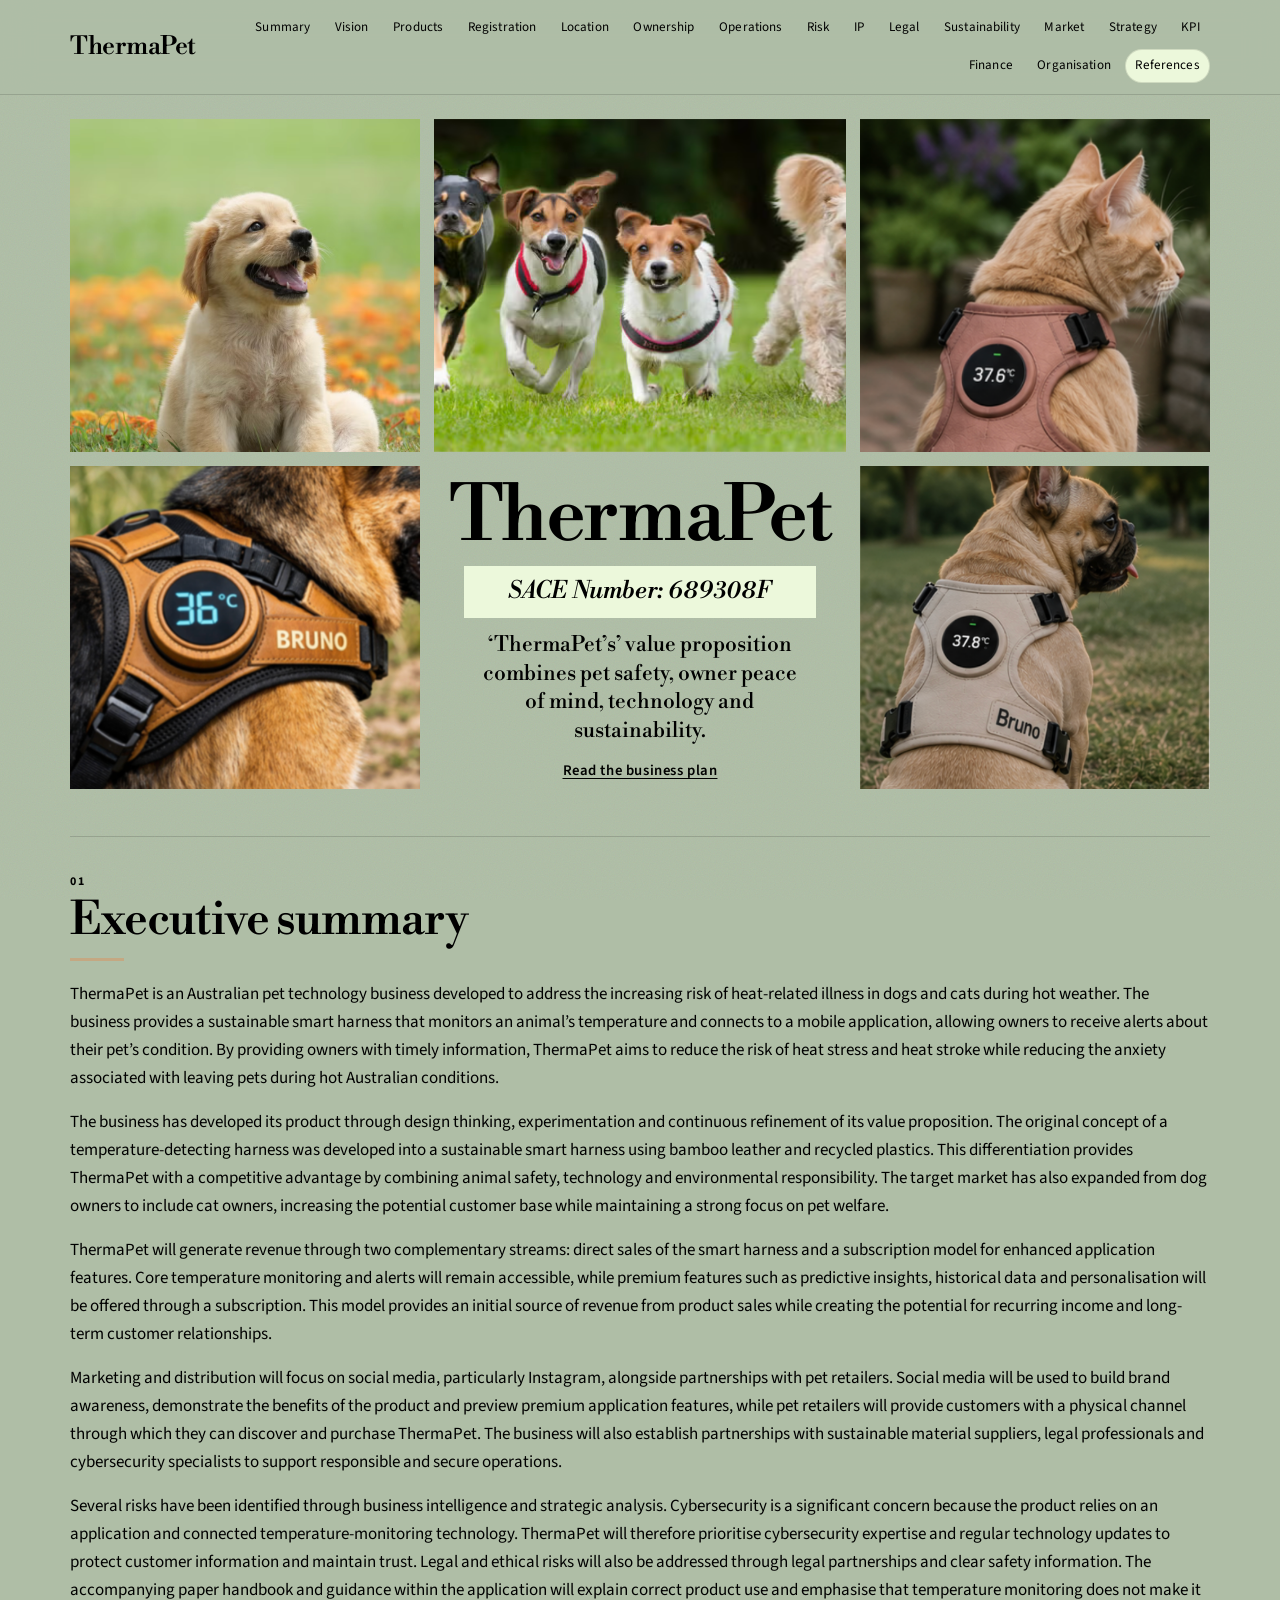
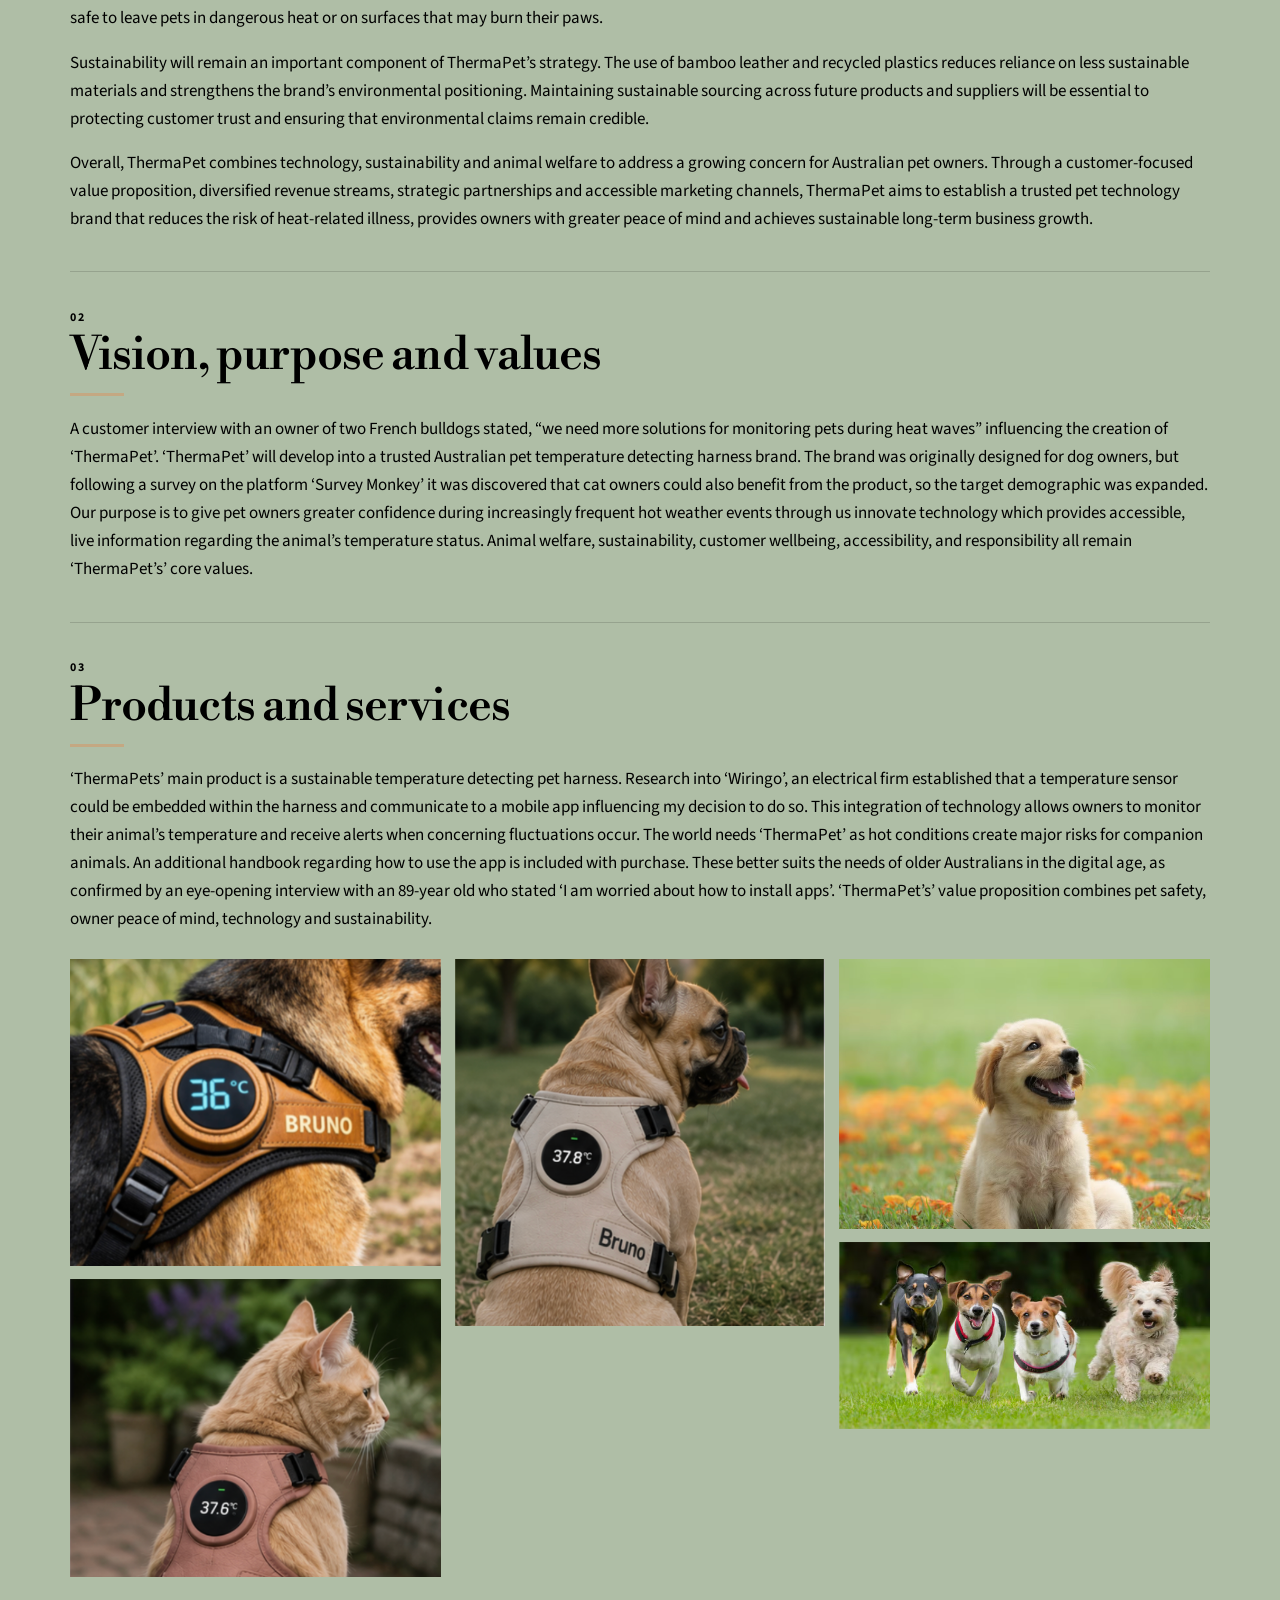
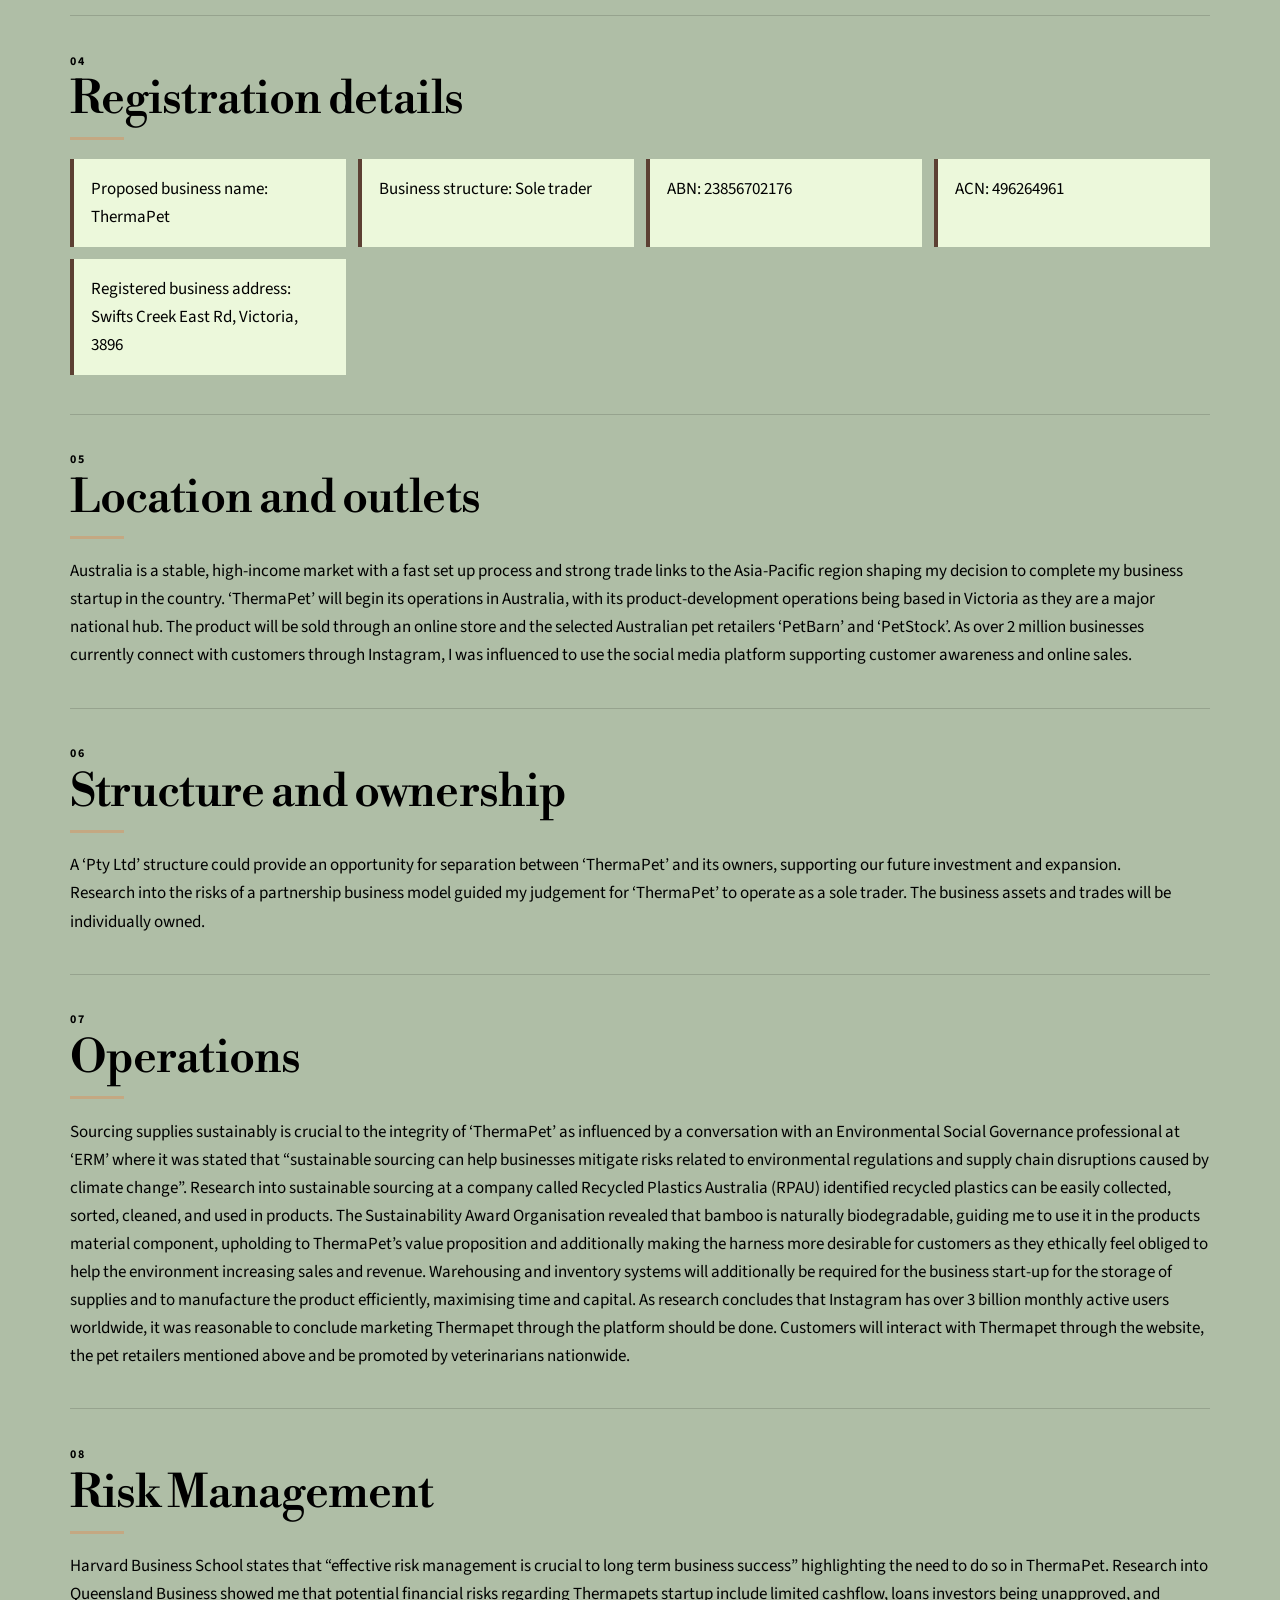
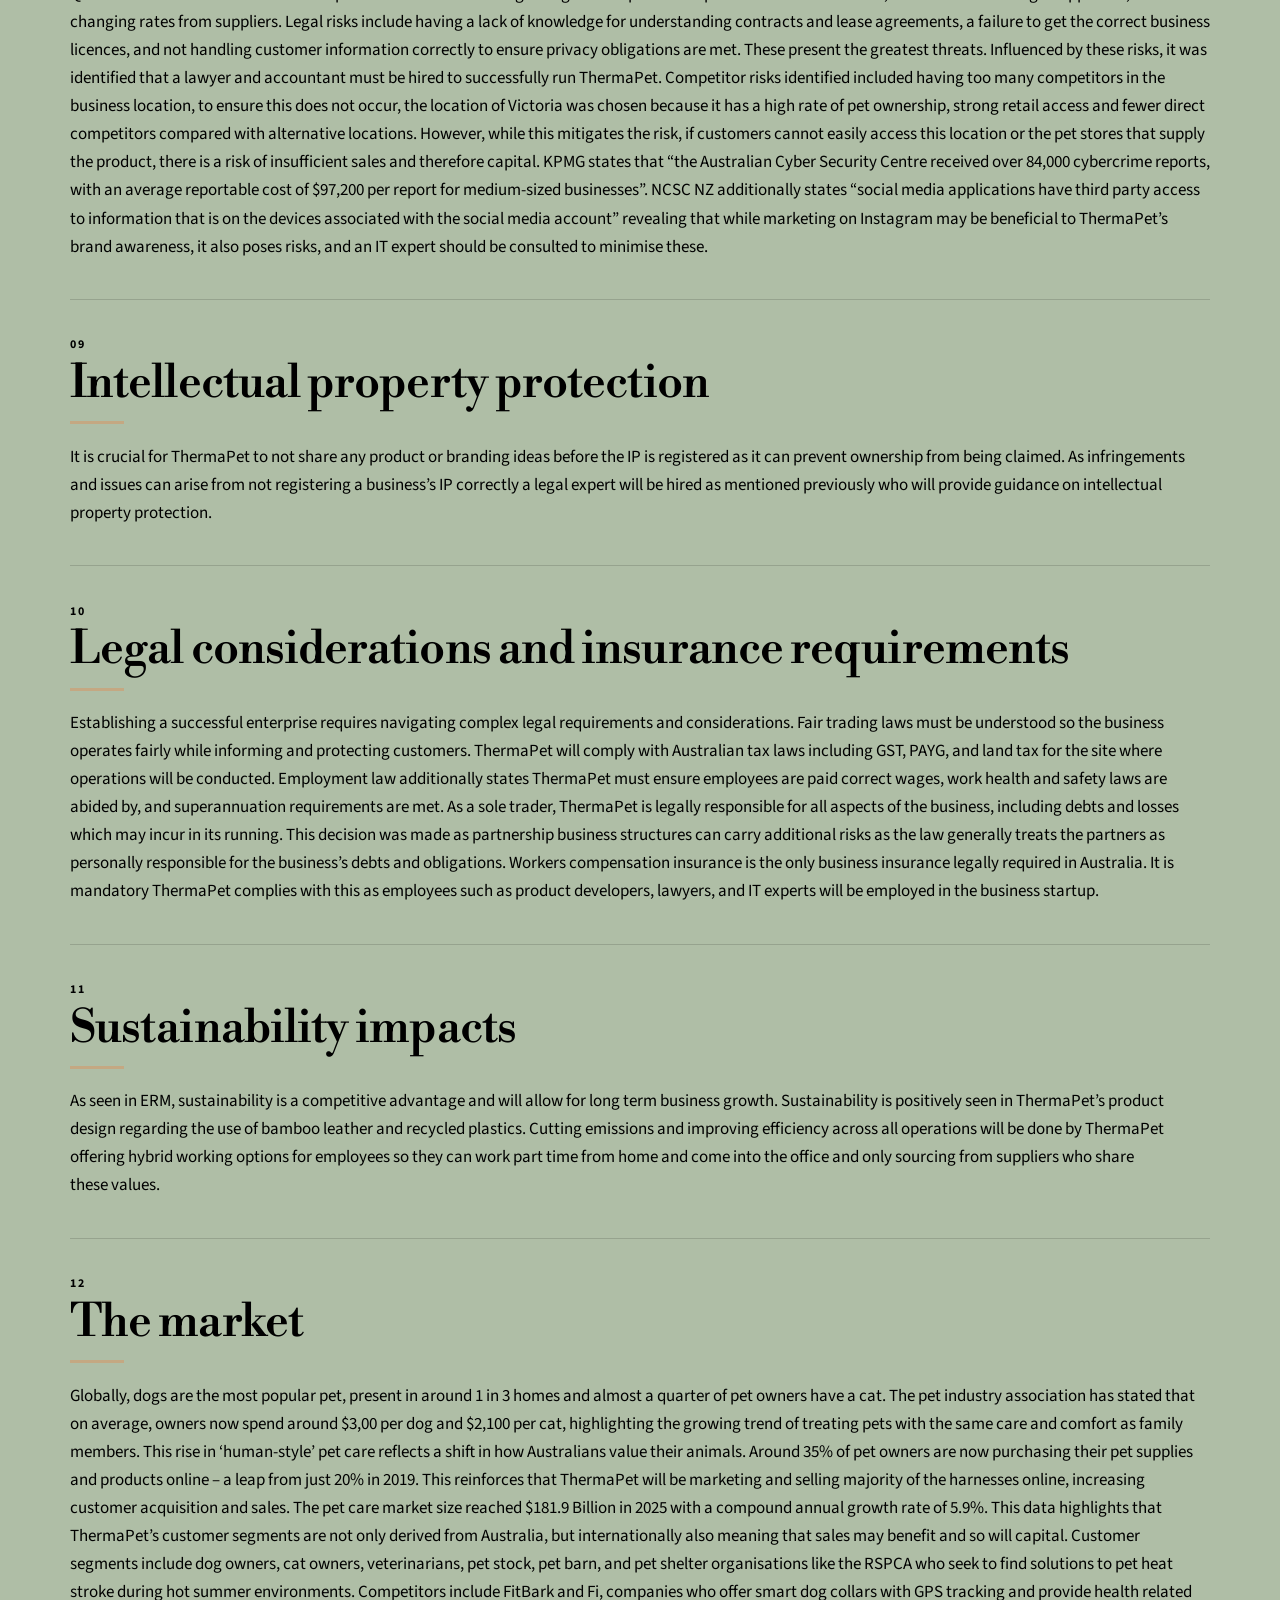
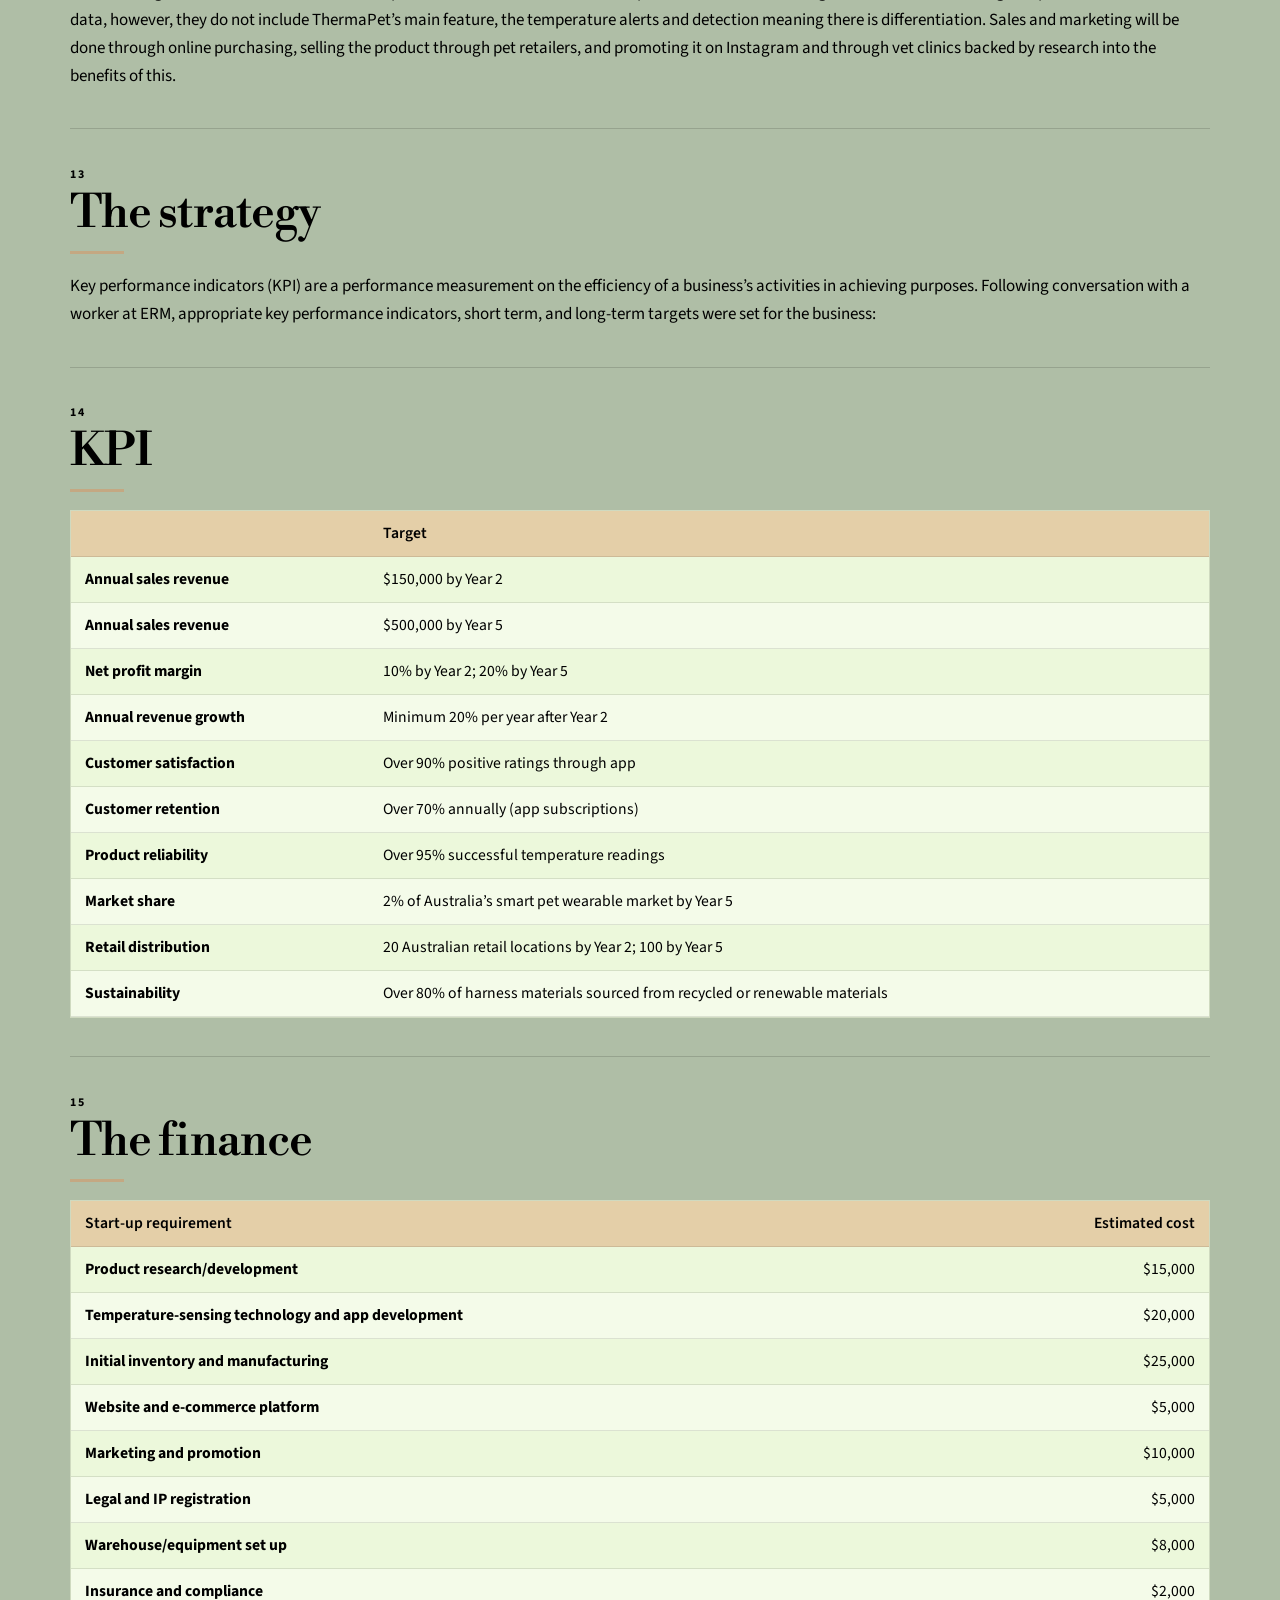
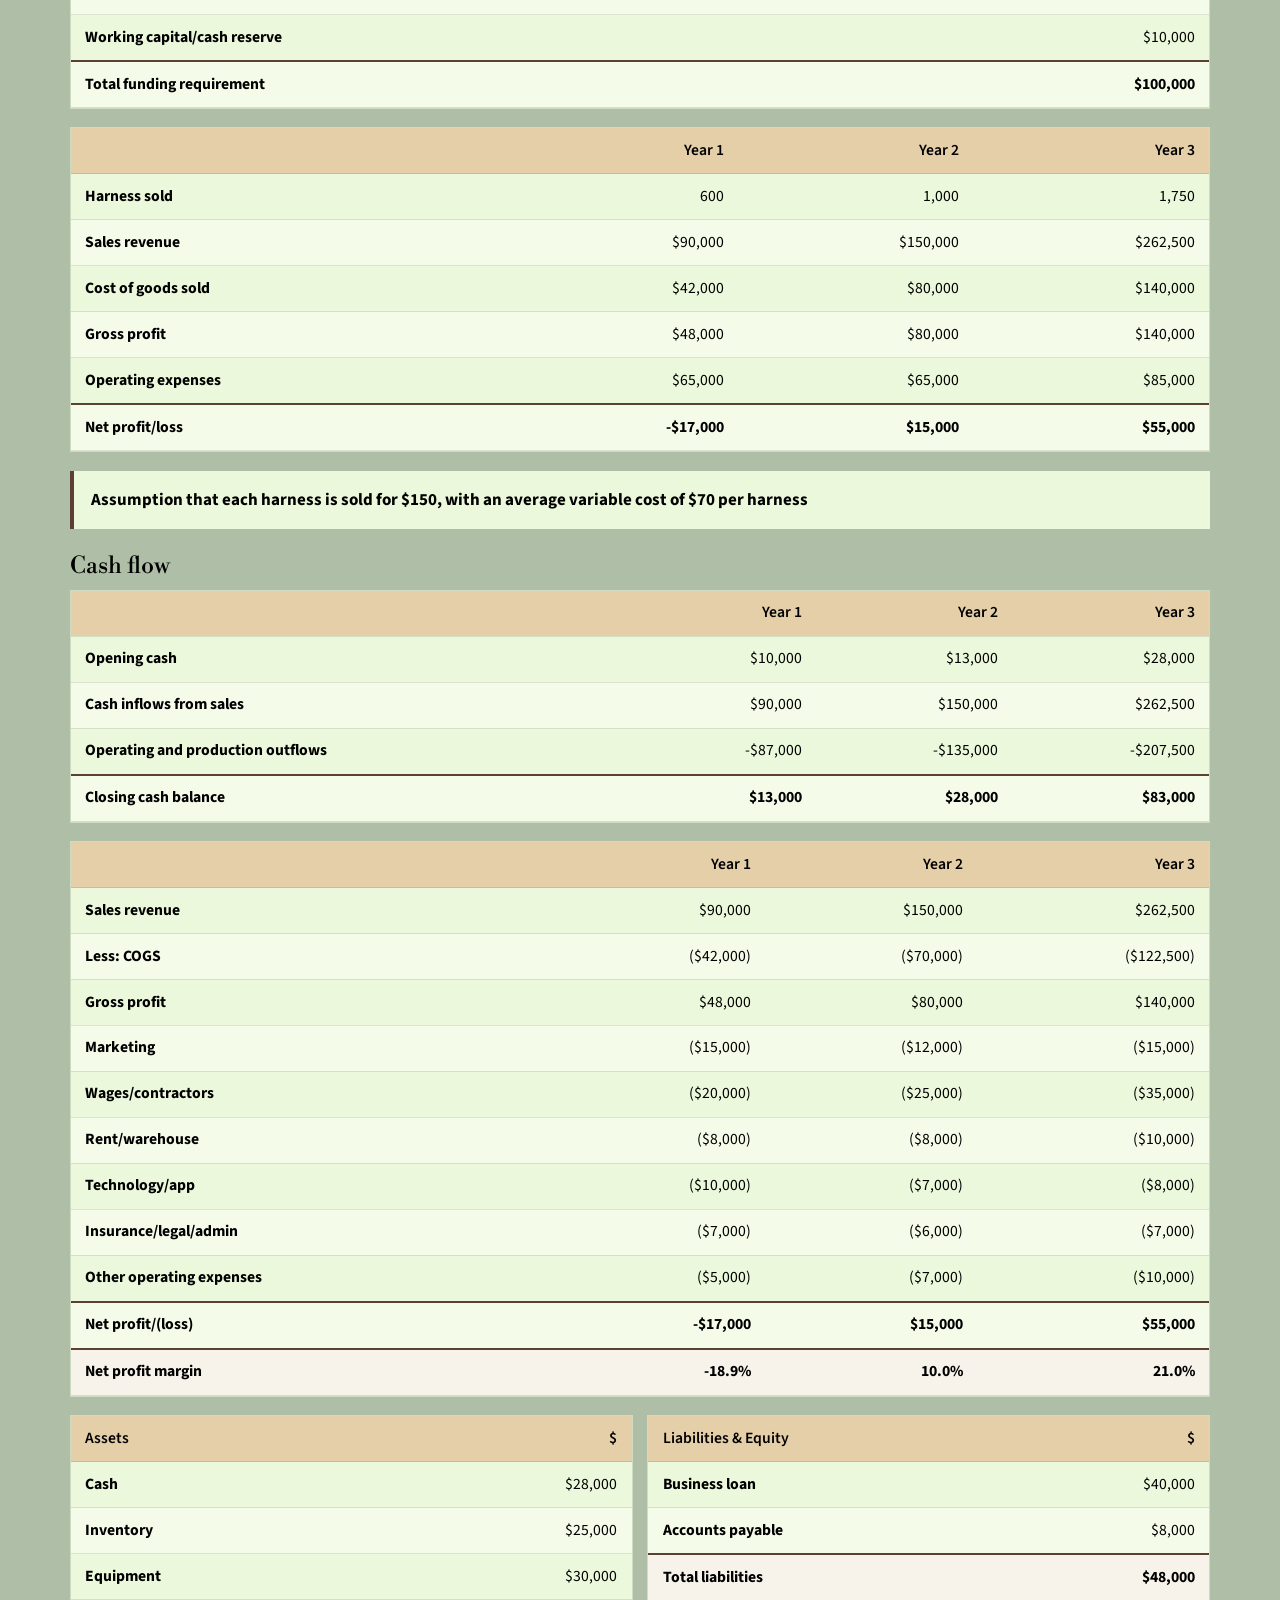
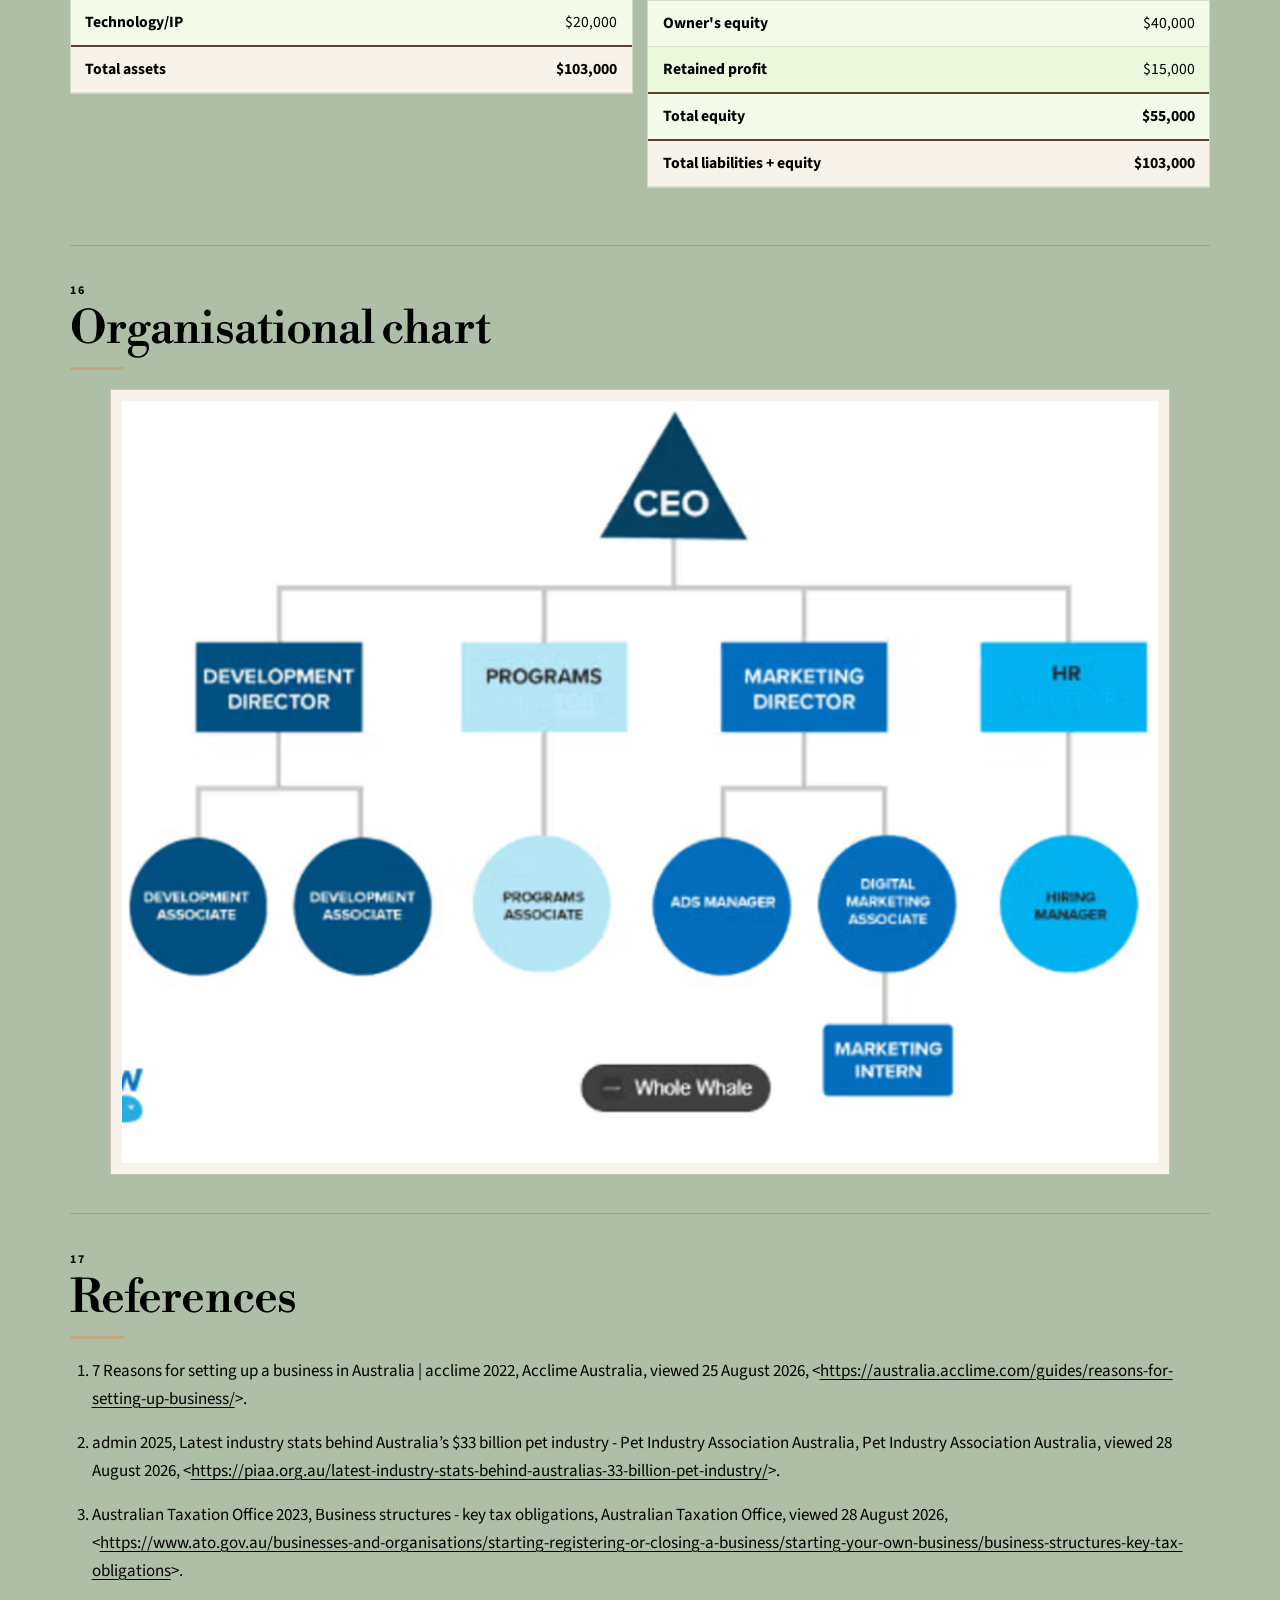
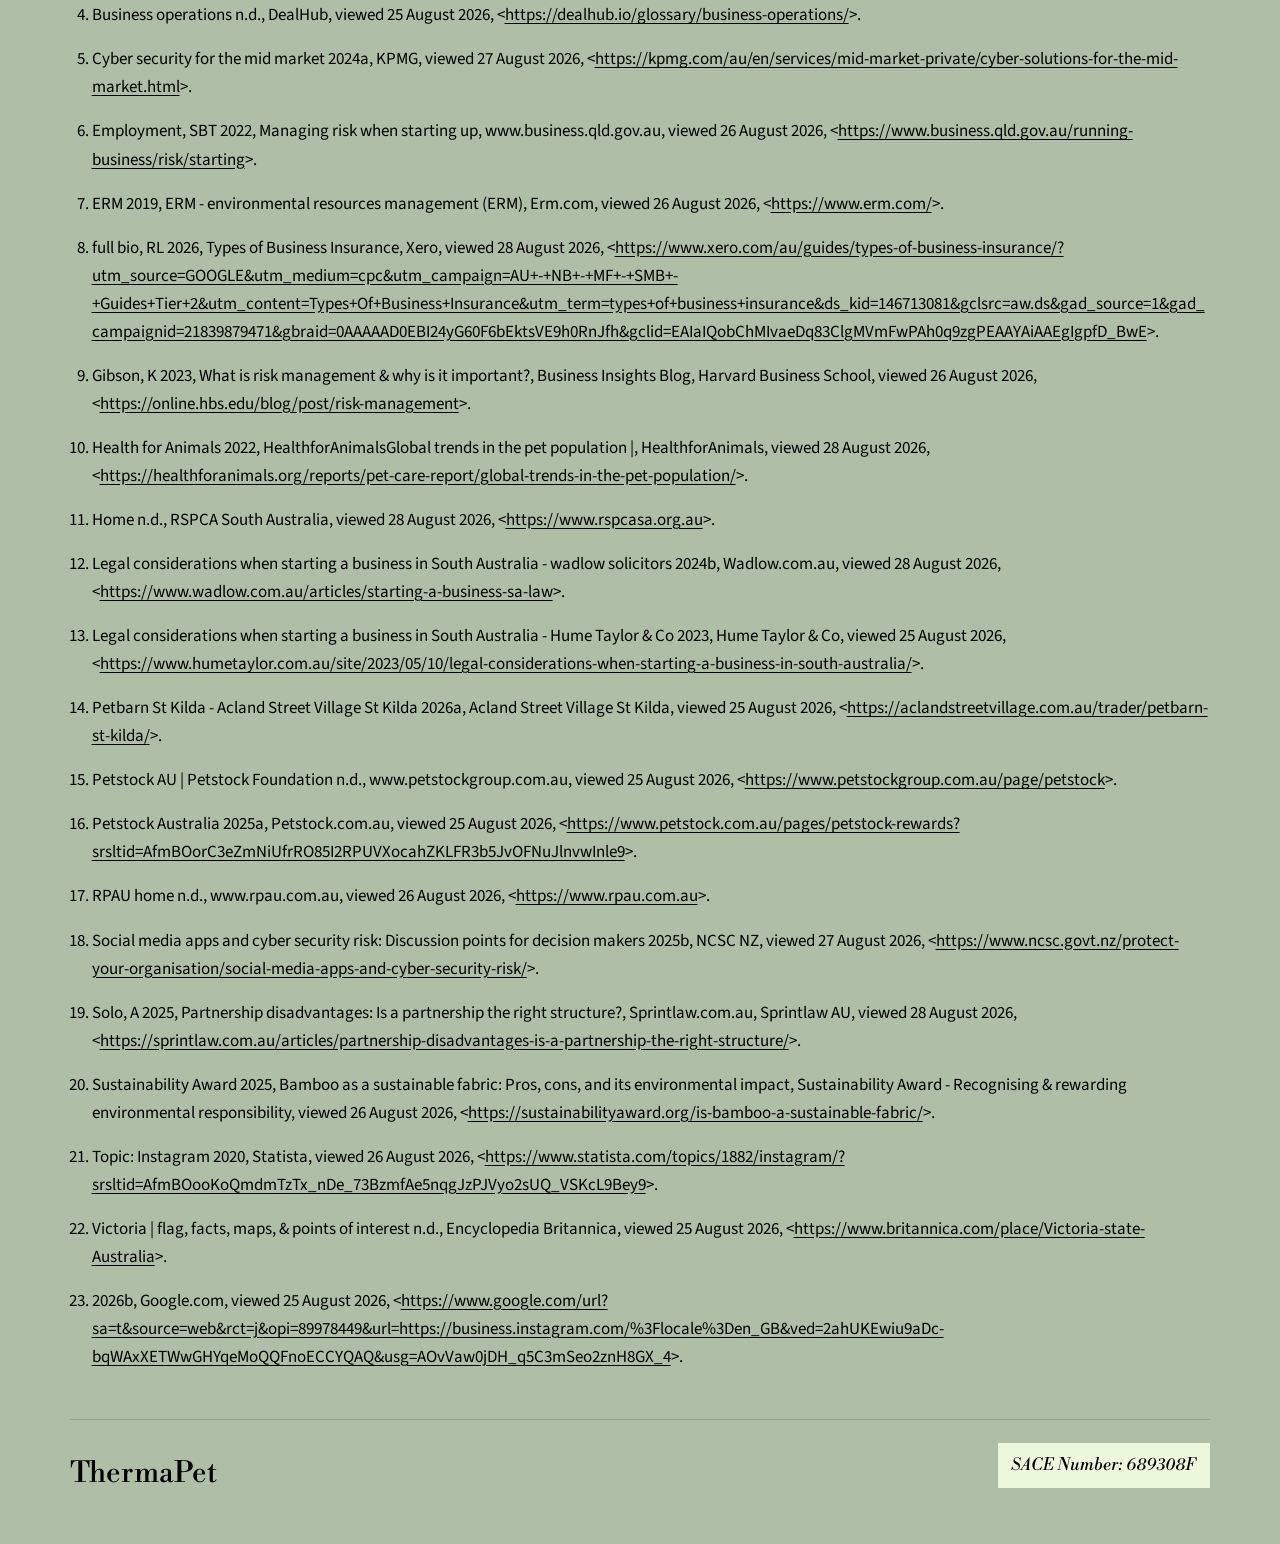
==== index.html @ 86ad9275 "Remove Anastazja Dreimanis from the ThermaPet site. Drop the author byline, title, footer, and org-c" ====
<!DOCTYPE html>
<html lang="en">
<head>
  <meta charset="utf-8">
  <meta name="viewport" content="width=device-width, initial-scale=1">
  <title>ThermaPet</title>
  <meta name="description" content="ThermaPet is an Australian pet technology business developed to address the increasing risk of heat-related illness in dogs and cats during hot weather.">
  <meta name="theme-color" content="#AFBEA6">
  <link rel="canonical" href="https://jdreimanis.github.io/thermapet/">
  <link rel="icon" href="favicon.svg" type="image/svg+xml">
  <meta property="og:title" content="ThermaPet">
  <meta property="og:description" content="ThermaPet is an Australian pet technology business developed to address the increasing risk of heat-related illness in dogs and cats during hot weather.">
  <meta property="og:type" content="website">
  <meta property="og:url" content="https://jdreimanis.github.io/thermapet/">
  <meta property="og:image" content="https://jdreimanis.github.io/thermapet/images/dogs-running.png">
  <link rel="preconnect" href="https://fonts.googleapis.com">
  <link rel="preconnect" href="https://fonts.gstatic.com" crossorigin>
  <link href="https://fonts.googleapis.com/css2?family=Libre+Bodoni:ital,wght@0,400;0,500;0,600;0,700;1,400;1,500;1,600&amp;family=Source+Sans+3:ital,wght@0,400;0,500;0,600;0,700;1,400;1,500&amp;display=swap" rel="stylesheet">
  <link rel="stylesheet" href="css/styles.css">
</head>
<body>
  <div class="grain" aria-hidden="true"></div>
  <a class="skip" href="#executive-summary">Skip to content</a>
  <header class="site-header">
    <nav class="nav-inner" aria-label="Sections">
      <a class="brand" href="#top">ThermaPet</a>
      <button class="nav-toggle" id="nav-toggle" type="button" aria-expanded="false" aria-controls="nav-links">Contents</button>
      <div class="nav-links" id="nav-links">
        <a href="#executive-summary" title="Executive summary">Summary</a>
        <a href="#vision-purpose-and-values" title="Vision, purpose and values">Vision</a>
        <a href="#products-and-services" title="Products and services">Products</a>
        <a href="#registration-details" title="Registration details">Registration</a>
        <a href="#location-and-outlets" title="Location and outlets">Location</a>
        <a href="#structure-and-ownership" title="Structure and ownership">Ownership</a>
        <a href="#operations" title="Operations">Operations</a>
        <a href="#risk-management" title="Risk Management">Risk</a>
        <a href="#intellectual-property-protection" title="Intellectual property protection">IP</a>
        <a href="#legal-considerations-and-insurance-requirements" title="Legal considerations and insurance requirements">Legal</a>
        <a href="#sustainability-impacts" title="Sustainability impacts">Sustainability</a>
        <a href="#the-market" title="The market">Market</a>
        <a href="#the-strategy" title="The strategy">Strategy</a>
        <a href="#kpi" title="KPI">KPI</a>
        <a href="#the-finance" title="The finance">Finance</a>
        <a href="#organisational-chart" title="Organisational chart">Organisation</a>
        <a href="#references" title="References">References</a>
      </div>
    </nav>
  </header>
  <main class="page" id="top">
    <header class="hero">
      <div class="collage">
        <div class="poster">
          <h1>ThermaPet</h1>
          <p class="sace">SACE Number: 689308F</p>
          <p class="value">‘ThermaPet’s’ value proposition combines pet safety, owner peace of mind, technology and sustainability.</p>
          <a class="enter" href="#executive-summary">Read the business plan</a>
        </div>
        <figure class="shot puppy">
          <img src="images/puppy-autumn.png" alt="Golden retriever puppy sitting in autumn grass" width="633" height="460" fetchpriority="high" decoding="async">
        </figure>
        <figure class="shot dogs">
          <img src="images/dogs-running.png" alt="Four small dogs running across a green lawn" width="639" height="321" fetchpriority="high" decoding="async">
        </figure>
        <figure class="shot cat">
          <img src="images/cat-harness.png" alt="Ginger cat in profile wearing a dusty rose harness with a round display reading 37.6 degrees Celsius" width="618" height="496" fetchpriority="high" decoding="async">
        </figure>
        <figure class="shot shepherd">
          <img src="images/shepherd-bruno.png" alt="German shepherd wearing a tan harness labelled BRUNO, with a round display reading 36 degrees Celsius" width="667" height="551" fetchpriority="low" decoding="async">
        </figure>
        <figure class="shot frenchie">
          <img src="images/frenchie-bruno.png" alt="French bulldog wearing a cream harness labelled Bruno, with a round display reading 37.8 degrees Celsius" width="621" height="614" fetchpriority="low" decoding="async">
        </figure>
      </div>
    </header>

    <div class="plan">
      <section id="executive-summary" aria-labelledby="executive-summary-title">
        <h2 id="executive-summary-title">Executive summary</h2>
        <div class="prose">
          <p>ThermaPet is an Australian pet technology business developed to address the increasing risk of heat-related illness in dogs and cats during hot weather. The business provides a sustainable smart harness that monitors an animal’s temperature and connects to a mobile application, allowing owners to receive alerts about their pet’s condition. By providing owners with timely information, ThermaPet aims to reduce the risk of heat stress and heat stroke while reducing the anxiety associated with leaving pets during hot Australian conditions.</p>
          <p>The business has developed its product through design thinking, experimentation and continuous refinement of its value proposition. The original concept of a temperature-detecting harness was developed into a sustainable smart harness using bamboo leather and recycled plastics. This differentiation provides ThermaPet with a competitive advantage by combining animal safety, technology and environmental responsibility. The target market has also expanded from dog owners to include cat owners, increasing the potential customer base while maintaining a strong focus on pet welfare.</p>
          <p>ThermaPet will generate revenue through two complementary streams: direct sales of the smart harness and a subscription model for enhanced application features. Core temperature monitoring and alerts will remain accessible, while premium features such as predictive insights, historical data and personalisation will be offered through a subscription. This model provides an initial source of revenue from product sales while creating the potential for recurring income and long-term customer relationships.</p>
          <p>Marketing and distribution will focus on social media, particularly Instagram, alongside partnerships with pet retailers. Social media will be used to build brand awareness, demonstrate the benefits of the product and preview premium application features, while pet retailers will provide customers with a physical channel through which they can discover and purchase ThermaPet. The business will also establish partnerships with sustainable material suppliers, legal professionals and cybersecurity specialists to support responsible and secure operations.</p>
          <p>Several risks have been identified through business intelligence and strategic analysis. Cybersecurity is a significant concern because the product relies on an application and connected temperature-monitoring technology. ThermaPet will therefore prioritise cybersecurity expertise and regular technology updates to protect customer information and maintain trust. Legal and ethical risks will also be addressed through legal partnerships and clear safety information. The accompanying paper handbook and guidance within the application will explain correct product use and emphasise that temperature monitoring does not make it safe to leave pets in dangerous heat or on surfaces that may burn their paws.</p>
          <p>Sustainability will remain an important component of ThermaPet’s strategy. The use of bamboo leather and recycled plastics reduces reliance on less sustainable materials and strengthens the brand’s environmental positioning. Maintaining sustainable sourcing across future products and suppliers will be essential to protecting customer trust and ensuring that environmental claims remain credible.</p>
          <p>Overall, ThermaPet combines technology, sustainability and animal welfare to address a growing concern for Australian pet owners. Through a customer-focused value proposition, diversified revenue streams, strategic partnerships and accessible marketing channels, ThermaPet aims to establish a trusted pet technology brand that reduces the risk of heat-related illness, provides owners with greater peace of mind and achieves sustainable long-term business growth.</p>
        </div>
      </section>

      <section id="vision-purpose-and-values" aria-labelledby="vision-purpose-and-values-title">
        <h2 id="vision-purpose-and-values-title">Vision, purpose and values</h2>
        <div class="prose">
          <p>A customer interview with an owner of two French bulldogs stated, “we need more solutions for monitoring pets during heat waves” influencing the creation of ‘ThermaPet’. ‘ThermaPet’ will develop into a trusted Australian pet temperature detecting harness brand. The brand was originally designed for dog owners, but following a survey on the platform ‘Survey Monkey’ it was discovered that cat owners could also benefit from the product, so the target demographic was expanded. Our purpose is to give pet owners greater confidence during increasingly frequent hot weather events through us innovate technology which provides accessible, live information regarding the animal’s temperature status. Animal welfare, sustainability, customer wellbeing, accessibility, and responsibility all remain ‘ThermaPet’s’ core values.</p>
        </div>
      </section>

      <section id="products-and-services" aria-labelledby="products-and-services-title">
        <h2 id="products-and-services-title">Products and services</h2>
        <div class="prose">
          <p>‘ThermaPets’ main product is a sustainable temperature detecting pet harness. Research into ‘Wiringo’, an electrical firm established that a temperature sensor could be embedded within the harness and communicate to a mobile app influencing my decision to do so. This integration of technology allows owners to monitor their animal’s temperature and receive alerts when concerning fluctuations occur. The world needs ‘ThermaPet’ as hot conditions create major risks for companion animals. An additional handbook regarding how to use the app is included with purchase. These better suits the needs of older Australians in the digital age, as confirmed by an eye-opening interview with an 89-year old who stated ‘I am worried about how to install apps’. ‘ThermaPet’s’ value proposition combines pet safety, owner peace of mind, technology and sustainability.</p>
        </div>
        <div class="masonry">
          <figure>
            <img src="images/shepherd-bruno.png" alt="German shepherd wearing a tan harness labelled BRUNO, with a round display reading 36 degrees Celsius" width="667" height="551" loading="lazy" decoding="async">
          </figure>
          <figure>
            <img src="images/cat-harness.png" alt="Ginger cat in profile wearing a dusty rose harness with a round display reading 37.6 degrees Celsius" width="618" height="496" loading="lazy" decoding="async">
          </figure>
          <figure>
            <img src="images/frenchie-bruno.png" alt="French bulldog wearing a cream harness labelled Bruno, with a round display reading 37.8 degrees Celsius" width="621" height="614" loading="lazy" decoding="async">
          </figure>
          <figure>
            <img src="images/puppy-autumn.png" alt="Golden retriever puppy sitting in autumn grass" width="633" height="460" loading="lazy" decoding="async">
          </figure>
          <figure>
            <img src="images/dogs-running.png" alt="Four small dogs running across a green lawn" width="639" height="321" loading="lazy" decoding="async">
          </figure>
        </div>
      </section>

      <section id="registration-details" aria-labelledby="registration-details-title">
        <h2 id="registration-details-title">Registration details</h2>
        <div class="facts">
          <p>Proposed business name: ThermaPet</p>
          <p>Business structure: Sole trader</p>
          <p>ABN: 23856702176</p>
          <p>ACN: 496264961</p>
          <p>Registered business address: Swifts Creek East Rd, Victoria, 3896</p>
        </div>
      </section>

      <section id="location-and-outlets" aria-labelledby="location-and-outlets-title">
        <h2 id="location-and-outlets-title">Location and outlets</h2>
        <div class="prose">
          <p>Australia is a stable, high-income market with a fast set up process and strong trade links to the Asia-Pacific region shaping my decision to complete my business startup in the country. ‘ThermaPet’ will begin its operations in Australia, with its product-development operations being based in Victoria as they are a major national hub. The product will be sold through an online store and the selected Australian pet retailers ‘PetBarn’ and ‘PetStock’. As over 2 million businesses currently connect with customers through Instagram, I was influenced to use the social media platform supporting customer awareness and online sales.</p>
        </div>
      </section>

      <section id="structure-and-ownership" aria-labelledby="structure-and-ownership-title">
        <h2 id="structure-and-ownership-title">Structure and ownership</h2>
        <div class="prose">
          <p>A ‘Pty Ltd’ structure could provide an opportunity for separation between ‘ThermaPet’ and its owners, supporting our future investment and expansion. Research into the risks of a partnership business model guided my judgement for ‘ThermaPet’ to operate as a sole trader. The business assets and trades will be individually owned.</p>
        </div>
      </section>

      <section id="operations" aria-labelledby="operations-title">
        <h2 id="operations-title">Operations</h2>
        <div class="prose">
          <p>Sourcing supplies sustainably is crucial to the integrity of ‘ThermaPet’ as influenced by a conversation with an Environmental Social Governance professional at ‘ERM’ where it was stated that “sustainable sourcing can help businesses mitigate risks related to environmental regulations and supply chain disruptions caused by climate change”. Research into sustainable sourcing at a company called Recycled Plastics Australia (RPAU) identified recycled plastics can be easily collected, sorted, cleaned, and used in products. The Sustainability Award Organisation revealed that bamboo is naturally biodegradable, guiding me to use it in the products material component, upholding to ThermaPet’s value proposition and additionally making the harness more desirable for customers as they ethically feel obliged to help the environment increasing sales and revenue. Warehousing and inventory systems will additionally be required for the business start-up for the storage of supplies and to manufacture the product efficiently, maximising time and capital. As research concludes that Instagram has over 3 billion monthly active users worldwide, it was reasonable to conclude marketing Thermapet through the platform should be done. Customers will interact with Thermapet through the website, the pet retailers mentioned above and be promoted by veterinarians nationwide.</p>
        </div>
      </section>

      <section id="risk-management" aria-labelledby="risk-management-title">
        <h2 id="risk-management-title">Risk Management</h2>
        <div class="prose">
          <p>Harvard Business School states that “effective risk management is crucial to long term business success” highlighting the need to do so in ThermaPet. Research into Queensland Business showed me that potential financial risks regarding Thermapets startup include limited cashflow, loans investors being unapproved, and changing rates from suppliers. Legal risks include having a lack of knowledge for understanding contracts and lease agreements, a failure to get the correct business licences, and not handling customer information correctly to ensure privacy obligations are met. These present the greatest threats. Influenced by these risks, it was identified that a lawyer and accountant must be hired to successfully run ThermaPet. Competitor risks identified included having too many competitors in the business location, to ensure this does not occur, the location of Victoria was chosen because it has a high rate of pet ownership, strong retail access and fewer direct competitors compared with alternative locations. However, while this mitigates the risk, if customers cannot easily access this location or the pet stores that supply the product, there is a risk of insufficient sales and therefore capital. KPMG states that “the Australian Cyber Security Centre received over 84,000 cybercrime reports, with an average reportable cost of $97,200 per report for medium-sized businesses”. NCSC NZ additionally states “social media applications have third party access to information that is on the devices associated with the social media account” revealing that while marketing on Instagram may be beneficial to ThermaPet’s brand awareness, it also poses risks, and an IT expert should be consulted to minimise these.</p>
        </div>
      </section>

      <section id="intellectual-property-protection" aria-labelledby="intellectual-property-protection-title">
        <h2 id="intellectual-property-protection-title">Intellectual property protection</h2>
        <div class="prose">
          <p>It is crucial for ThermaPet to not share any product or branding ideas before the IP is registered as it can prevent ownership from being claimed. As infringements and issues can arise from not registering a business’s IP correctly a legal expert will be hired as mentioned previously who will provide guidance on intellectual property protection.</p>
        </div>
      </section>

      <section id="legal-considerations-and-insurance-requirements" aria-labelledby="legal-considerations-and-insurance-requirements-title">
        <h2 id="legal-considerations-and-insurance-requirements-title">Legal considerations and insurance requirements</h2>
        <div class="prose">
          <p>Establishing a successful enterprise requires navigating complex legal requirements and considerations. Fair trading laws must be understood so the business operates fairly while informing and protecting customers. ThermaPet will comply with Australian tax laws including GST, PAYG, and land tax for the site where operations will be conducted. Employment law additionally states ThermaPet must ensure employees are paid correct wages, work health and safety laws are abided by, and superannuation requirements are met. As a sole trader, ThermaPet is legally responsible for all aspects of the business, including debts and losses which may incur in its running. This decision was made as partnership business structures can carry additional risks as the law generally treats the partners as personally responsible for the business’s debts and obligations. Workers compensation insurance is the only business insurance legally required in Australia. It is mandatory ThermaPet complies with this as employees such as product developers, lawyers, and IT experts will be employed in the business startup.</p>
        </div>
      </section>

      <section id="sustainability-impacts" aria-labelledby="sustainability-impacts-title">
        <h2 id="sustainability-impacts-title">Sustainability impacts</h2>
        <div class="prose">
          <p>As seen in ERM, sustainability is a competitive advantage and will allow for long term business growth. Sustainability is positively seen in ThermaPet’s product design regarding the use of bamboo leather and recycled plastics. Cutting emissions and improving efficiency across all operations will be done by ThermaPet offering hybrid working options for employees so they can work part time from home and come into the office and only sourcing from suppliers who share these values.</p>
        </div>
      </section>

      <section id="the-market" aria-labelledby="the-market-title">
        <h2 id="the-market-title">The market</h2>
        <div class="prose">
          <p>Globally, dogs are the most popular pet, present in around 1 in 3 homes and almost a quarter of pet owners have a cat. The pet industry association has stated that on average, owners now spend around $3,00 per dog and $2,100 per cat, highlighting the growing trend of treating pets with the same care and comfort as family members. This rise in ‘human-style’ pet care reflects a shift in how Australians value their animals. Around 35% of pet owners are now purchasing their pet supplies and products online – a leap from just 20% in 2019. This reinforces that ThermaPet will be marketing and selling majority of the harnesses online, increasing customer acquisition and sales. The pet care market size reached $181.9 Billion in 2025 with a compound annual growth rate of 5.9%. This data highlights that ThermaPet’s customer segments are not only derived from Australia, but internationally also meaning that sales may benefit and so will capital. Customer segments include dog owners, cat owners, veterinarians, pet stock, pet barn, and pet shelter organisations like the RSPCA who seek to find solutions to pet heat stroke during hot summer environments. Competitors include FitBark and Fi, companies who offer smart dog collars with GPS tracking and provide health related data, however, they do not include ThermaPet’s main feature, the temperature alerts and detection meaning there is differentiation. Sales and marketing will be done through online purchasing, selling the product through pet retailers, and promoting it on Instagram and through vet clinics backed by research into the benefits of this.</p>
        </div>
      </section>

      <section id="the-strategy" aria-labelledby="the-strategy-title">
        <h2 id="the-strategy-title">The strategy</h2>
        <div class="prose">
          <p>Key performance indicators (KPI) are a performance measurement on the efficiency of a business’s activities in achieving purposes. Following conversation with a worker at ERM, appropriate key performance indicators, short term, and long-term targets were set for the business:</p>
        </div>
      </section>

      <section id="kpi" aria-labelledby="kpi-title">
        <h2 id="kpi-title">KPI</h2>
<div class="table-scroll" tabindex="0">
          <table class="kpi">
            <thead><tr><th scope="col"><span class="sr-only">Measure</span></th><th scope="col">Target</th></tr></thead>
            <tbody>
              <tr><th scope="row">Annual sales revenue</th><td>$150,000 by Year 2</td></tr>
              <tr><th scope="row">Annual sales revenue</th><td>$500,000 by Year 5</td></tr>
              <tr><th scope="row">Net profit margin</th><td>10% by Year 2; 20% by Year 5</td></tr>
              <tr><th scope="row">Annual revenue growth</th><td>Minimum 20% per year after Year 2</td></tr>
              <tr><th scope="row">Customer satisfaction</th><td>Over 90% positive ratings through app</td></tr>
              <tr><th scope="row">Customer retention</th><td>Over 70% annually (app subscriptions)</td></tr>
              <tr><th scope="row">Product reliability</th><td>Over 95% successful temperature readings</td></tr>
              <tr><th scope="row">Market share</th><td>2% of Australia’s smart pet wearable market by Year 5</td></tr>
              <tr><th scope="row">Retail distribution</th><td>20 Australian retail locations by Year 2; 100 by Year 5</td></tr>
              <tr><th scope="row">Sustainability</th><td>Over 80% of harness materials sourced from recycled or renewable materials</td></tr>
            </tbody>
          </table>
        </div>
      </section>

      <section id="the-finance" aria-labelledby="the-finance-title">
        <h2 id="the-finance-title">The finance</h2>
<div class="table-scroll" tabindex="0">
          <table class="startup">
            <thead><tr><th scope="col">Start-up requirement</th><th scope="col" class="num">Estimated cost</th></tr></thead>
            <tbody>
              <tr><th scope="row">Product research/development</th><td class="num">$15,000</td></tr>
              <tr><th scope="row">Temperature-sensing technology and app development</th><td class="num">$20,000</td></tr>
              <tr><th scope="row">Initial inventory and manufacturing</th><td class="num">$25,000</td></tr>
              <tr><th scope="row">Website and e-commerce platform</th><td class="num">$5,000</td></tr>
              <tr><th scope="row">Marketing and promotion</th><td class="num">$10,000</td></tr>
              <tr><th scope="row">Legal and IP registration</th><td class="num">$5,000</td></tr>
              <tr><th scope="row">Warehouse/equipment set up</th><td class="num">$8,000</td></tr>
              <tr><th scope="row">Insurance and compliance</th><td class="num">$2,000</td></tr>
              <tr><th scope="row">Working capital/cash reserve</th><td class="num">$10,000</td></tr>
              <tr class="total"><th scope="row">Total funding requirement</th><td class="num">$100,000</td></tr>
            </tbody>
          </table>
        </div>
<div class="table-scroll" tabindex="0">
          <table>
            <thead><tr><th scope="col"><span class="sr-only">Line</span></th><th scope="col" class="num">Year 1</th><th scope="col" class="num">Year 2</th><th scope="col" class="num">Year 3</th></tr></thead>
            <tbody>
              <tr><th scope="row">Harness sold</th><td class="num">600</td><td class="num">1,000</td><td class="num">1,750</td></tr>
              <tr><th scope="row">Sales revenue</th><td class="num">$90,000</td><td class="num">$150,000</td><td class="num">$262,500</td></tr>
              <tr><th scope="row">Cost of goods sold</th><td class="num">$42,000</td><td class="num">$80,000</td><td class="num">$140,000</td></tr>
              <tr><th scope="row">Gross profit</th><td class="num">$48,000</td><td class="num">$80,000</td><td class="num">$140,000</td></tr>
              <tr><th scope="row">Operating expenses</th><td class="num">$65,000</td><td class="num">$65,000</td><td class="num">$85,000</td></tr>
              <tr class="total"><th scope="row">Net profit/loss</th><td class="num">-$17,000</td><td class="num">$15,000</td><td class="num">$55,000</td></tr>
            </tbody>
          </table>
        </div>
        <p class="assumption"><strong>Assumption that each harness is sold for $150, with an average variable cost of $70 per harness</strong></p>
        <p class="table-label">Cash flow</p>
<div class="table-scroll" tabindex="0">
          <table>
            <thead><tr><th scope="col"><span class="sr-only">Line</span></th><th scope="col" class="num">Year 1</th><th scope="col" class="num">Year 2</th><th scope="col" class="num">Year 3</th></tr></thead>
            <tbody>
              <tr><th scope="row">Opening cash</th><td class="num">$10,000</td><td class="num">$13,000</td><td class="num">$28,000</td></tr>
              <tr><th scope="row">Cash inflows from sales</th><td class="num">$90,000</td><td class="num">$150,000</td><td class="num">$262,500</td></tr>
              <tr><th scope="row">Operating and production outflows</th><td class="num">-$87,000</td><td class="num">-$135,000</td><td class="num">-$207,500</td></tr>
              <tr class="total"><th scope="row">Closing cash balance</th><td class="num">$13,000</td><td class="num">$28,000</td><td class="num">$83,000</td></tr>
            </tbody>
          </table>
        </div>
<div class="table-scroll" tabindex="0">
          <table>
            <thead><tr><th scope="col"><span class="sr-only">Line</span></th><th scope="col" class="num">Year 1</th><th scope="col" class="num">Year 2</th><th scope="col" class="num">Year 3</th></tr></thead>
            <tbody>
              <tr><th scope="row">Sales revenue</th><td class="num">$90,000</td><td class="num">$150,000</td><td class="num">$262,500</td></tr>
              <tr><th scope="row">Less: COGS</th><td class="num">($42,000)</td><td class="num">($70,000)</td><td class="num">($122,500)</td></tr>
              <tr><th scope="row">Gross profit</th><td class="num">$48,000</td><td class="num">$80,000</td><td class="num">$140,000</td></tr>
              <tr><th scope="row">Marketing</th><td class="num">($15,000)</td><td class="num">($12,000)</td><td class="num">($15,000)</td></tr>
              <tr><th scope="row">Wages/contractors</th><td class="num">($20,000)</td><td class="num">($25,000)</td><td class="num">($35,000)</td></tr>
              <tr><th scope="row">Rent/warehouse</th><td class="num">($8,000)</td><td class="num">($8,000)</td><td class="num">($10,000)</td></tr>
              <tr><th scope="row">Technology/app</th><td class="num">($10,000)</td><td class="num">($7,000)</td><td class="num">($8,000)</td></tr>
              <tr><th scope="row">Insurance/legal/admin</th><td class="num">($7,000)</td><td class="num">($6,000)</td><td class="num">($7,000)</td></tr>
              <tr><th scope="row">Other operating expenses</th><td class="num">($5,000)</td><td class="num">($7,000)</td><td class="num">($10,000)</td></tr>
              <tr class="total"><th scope="row">Net profit/(loss)</th><td class="num">-$17,000</td><td class="num">$15,000</td><td class="num">$55,000</td></tr>
              <tr class="total"><th scope="row">Net profit margin</th><td class="num">-18.9%</td><td class="num">10.0%</td><td class="num">21.0%</td></tr>
            </tbody>
          </table>
        </div>
        <div class="balance">
<div class="table-scroll" tabindex="0">
          <table class="sheet">
            <thead><tr><th scope="col">Assets</th><th scope="col" class="num">$</th></tr></thead>
            <tbody>
              <tr><th scope="row">Cash</th><td class="num">$28,000</td></tr>
              <tr><th scope="row">Inventory</th><td class="num">$25,000</td></tr>
              <tr><th scope="row">Equipment</th><td class="num">$30,000</td></tr>
              <tr><th scope="row">Technology/IP</th><td class="num">$20,000</td></tr>
              <tr class="total"><th scope="row">Total assets</th><td class="num">$103,000</td></tr>
            </tbody>
          </table>
        </div>
<div class="table-scroll" tabindex="0">
          <table class="sheet">
            <thead><tr><th scope="col">Liabilities &amp; Equity</th><th scope="col" class="num">$</th></tr></thead>
            <tbody>
              <tr><th scope="row">Business loan</th><td class="num">$40,000</td></tr>
              <tr><th scope="row">Accounts payable</th><td class="num">$8,000</td></tr>
              <tr class="total"><th scope="row">Total liabilities</th><td class="num">$48,000</td></tr>
              <tr><th scope="row">Owner&#x27;s equity</th><td class="num">$40,000</td></tr>
              <tr><th scope="row">Retained profit</th><td class="num">$15,000</td></tr>
              <tr class="total"><th scope="row">Total equity</th><td class="num">$55,000</td></tr>
              <tr class="total"><th scope="row">Total liabilities + equity</th><td class="num">$103,000</td></tr>
            </tbody>
          </table>
        </div>
        </div>
      </section>

      <section id="organisational-chart" aria-labelledby="organisational-chart-title">
        <h2 id="organisational-chart-title">Organisational chart</h2>
        <figure class="org-frame">
          <img src="images/organisational-chart.png" alt="Organisational chart with the Chief Executive Officer and teams for Finance, Marketing, Operations, and Information Technology" width="1003" height="738" loading="lazy" decoding="async">
        </figure>
      </section>

      <section id="references" aria-labelledby="references-title">
        <h2 id="references-title">References</h2>
        <ol class="refs">
          <li>7 Reasons for setting up a business in Australia | acclime 2022, Acclime Australia, viewed 25 August 2026, &lt;<a href="https://australia.acclime.com/guides/reasons-for-setting-up-business/">https://australia.acclime.com/guides/reasons-for-setting-up-business/</a>&gt;.</li>
          <li>admin 2025, Latest industry stats behind Australia’s $33 billion pet industry - Pet Industry Association Australia, Pet Industry Association Australia, viewed 28 August 2026, &lt;<a href="https://piaa.org.au/latest-industry-stats-behind-australias-33-billion-pet-industry/">https://piaa.org.au/latest-industry-stats-behind-australias-33-billion-pet-industry/</a>&gt;.</li>
          <li>Australian Taxation Office 2023, Business structures - key tax obligations, Australian Taxation Office, viewed 28 August 2026, &lt;<a href="https://www.ato.gov.au/businesses-and-organisations/starting-registering-or-closing-a-business/starting-your-own-business/business-structures-key-tax-obligations">https://www.ato.gov.au/businesses-and-organisations/starting-registering-or-closing-a-business/starting-your-own-business/business-structures-key-tax-obligations</a>&gt;.</li>
          <li>Business operations n.d., DealHub, viewed 25 August 2026, &lt;<a href="https://dealhub.io/glossary/business-operations/">https://dealhub.io/glossary/business-operations/</a>&gt;.</li>
          <li>Cyber security for the mid market 2024a, KPMG, viewed 27 August 2026, &lt;<a href="https://kpmg.com/au/en/services/mid-market-private/cyber-solutions-for-the-mid-market.html">https://kpmg.com/au/en/services/mid-market-private/cyber-solutions-for-the-mid-market.html</a>&gt;.</li>
          <li>Employment, SBT 2022, Managing risk when starting up, www.business.qld.gov.au, viewed 26 August 2026, &lt;<a href="https://www.business.qld.gov.au/running-business/risk/starting">https://www.business.qld.gov.au/running-business/risk/starting</a>&gt;.</li>
          <li>ERM 2019, ERM - environmental resources management (ERM), Erm.com, viewed 26 August 2026, &lt;<a href="https://www.erm.com/">https://www.erm.com/</a>&gt;.</li>
          <li>full bio, RL 2026, Types of Business Insurance, Xero, viewed 28 August 2026, &lt;<a href="https://www.xero.com/au/guides/types-of-business-insurance/?utm_source=GOOGLE&amp;utm_medium=cpc&amp;utm_campaign=AU+-+NB+-+MF+-+SMB+-+Guides+Tier+2&amp;utm_content=Types+Of+Business+Insurance&amp;utm_term=types+of+business+insurance&amp;ds_kid=146713081&amp;gclsrc=aw.ds&amp;gad_source=1&amp;gad_campaignid=21839879471&amp;gbraid=0AAAAAD0EBI24yG60F6bEktsVE9h0RnJfh&amp;gclid=EAIaIQobChMIvaeDq83ClgMVmFwPAh0q9zgPEAAYAiAAEgIgpfD_BwE">https://www.xero.com/au/guides/types-of-business-insurance/?utm_source=GOOGLE&amp;utm_medium=cpc&amp;utm_campaign=AU+-+NB+-+MF+-+SMB+-+Guides+Tier+2&amp;utm_content=Types+Of+Business+Insurance&amp;utm_term=types+of+business+insurance&amp;ds_kid=146713081&amp;gclsrc=aw.ds&amp;gad_source=1&amp;gad_campaignid=21839879471&amp;gbraid=0AAAAAD0EBI24yG60F6bEktsVE9h0RnJfh&amp;gclid=EAIaIQobChMIvaeDq83ClgMVmFwPAh0q9zgPEAAYAiAAEgIgpfD_BwE</a>&gt;.</li>
          <li>Gibson, K 2023, What is risk management &amp; why is it important?, Business Insights Blog, Harvard Business School, viewed 26 August 2026, &lt;<a href="https://online.hbs.edu/blog/post/risk-management">https://online.hbs.edu/blog/post/risk-management</a>&gt;.</li>
          <li>Health for Animals 2022, HealthforAnimalsGlobal trends in the pet population |, HealthforAnimals, viewed 28 August 2026, &lt;<a href="https://healthforanimals.org/reports/pet-care-report/global-trends-in-the-pet-population/">https://healthforanimals.org/reports/pet-care-report/global-trends-in-the-pet-population/</a>&gt;.</li>
          <li>Home n.d., RSPCA South Australia, viewed 28 August 2026, &lt;<a href="https://www.rspcasa.org.au">https://www.rspcasa.org.au</a>&gt;.</li>
          <li>Legal considerations when starting a business in South Australia - wadlow solicitors 2024b, Wadlow.com.au, viewed 28 August 2026, &lt;<a href="https://www.wadlow.com.au/articles/starting-a-business-sa-law">https://www.wadlow.com.au/articles/starting-a-business-sa-law</a>&gt;.</li>
          <li>Legal considerations when starting a business in South Australia - Hume Taylor &amp; Co 2023, Hume Taylor &amp; Co, viewed 25 August 2026, &lt;<a href="https://www.humetaylor.com.au/site/2023/05/10/legal-considerations-when-starting-a-business-in-south-australia/">https://www.humetaylor.com.au/site/2023/05/10/legal-considerations-when-starting-a-business-in-south-australia/</a>&gt;.</li>
          <li>Petbarn St Kilda - Acland Street Village St Kilda 2026a, Acland Street Village St Kilda, viewed 25 August 2026, &lt;<a href="https://aclandstreetvillage.com.au/trader/petbarn-st-kilda/">https://aclandstreetvillage.com.au/trader/petbarn-st-kilda/</a>&gt;.</li>
          <li>Petstock AU | Petstock Foundation n.d., www.petstockgroup.com.au, viewed 25 August 2026, &lt;<a href="https://www.petstockgroup.com.au/page/petstock">https://www.petstockgroup.com.au/page/petstock</a>&gt;.</li>
          <li>Petstock Australia 2025a, Petstock.com.au, viewed 25 August 2026, &lt;<a href="https://www.petstock.com.au/pages/petstock-rewards?srsltid=AfmBOorC3eZmNiUfrRO85I2RPUVXocahZKLFR3b5JvOFNuJlnvwInle9">https://www.petstock.com.au/pages/petstock-rewards?srsltid=AfmBOorC3eZmNiUfrRO85I2RPUVXocahZKLFR3b5JvOFNuJlnvwInle9</a>&gt;.</li>
          <li>RPAU home n.d., www.rpau.com.au, viewed 26 August 2026, &lt;<a href="https://www.rpau.com.au">https://www.rpau.com.au</a>&gt;.</li>
          <li>Social media apps and cyber security risk: Discussion points for decision makers 2025b, NCSC NZ, viewed 27 August 2026, &lt;<a href="https://www.ncsc.govt.nz/protect-your-organisation/social-media-apps-and-cyber-security-risk/">https://www.ncsc.govt.nz/protect-your-organisation/social-media-apps-and-cyber-security-risk/</a>&gt;.</li>
          <li>Solo, A 2025, Partnership disadvantages: Is a partnership the right structure?, Sprintlaw.com.au, Sprintlaw AU, viewed 28 August 2026, &lt;<a href="https://sprintlaw.com.au/articles/partnership-disadvantages-is-a-partnership-the-right-structure/">https://sprintlaw.com.au/articles/partnership-disadvantages-is-a-partnership-the-right-structure/</a>&gt;.</li>
          <li>Sustainability Award 2025, Bamboo as a sustainable fabric: Pros, cons, and its environmental impact, Sustainability Award - Recognising &amp; rewarding environmental responsibility, viewed 26 August 2026, &lt;<a href="https://sustainabilityaward.org/is-bamboo-a-sustainable-fabric/">https://sustainabilityaward.org/is-bamboo-a-sustainable-fabric/</a>&gt;.</li>
          <li>Topic: Instagram 2020, Statista, viewed 26 August 2026, &lt;<a href="https://www.statista.com/topics/1882/instagram/?srsltid=AfmBOooKoQmdmTzTx_nDe_73BzmfAe5nqgJzPJVyo2sUQ_VSKcL9Bey9">https://www.statista.com/topics/1882/instagram/?srsltid=AfmBOooKoQmdmTzTx_nDe_73BzmfAe5nqgJzPJVyo2sUQ_VSKcL9Bey9</a>&gt;.</li>
          <li>Victoria | flag, facts, maps, &amp; points of interest n.d., Encyclopedia Britannica, viewed 25 August 2026, &lt;<a href="https://www.britannica.com/place/Victoria-state-Australia">https://www.britannica.com/place/Victoria-state-Australia</a>&gt;.</li>
          <li>2026b, Google.com, viewed 25 August 2026, &lt;<a href="https://www.google.com/url?sa=t&amp;source=web&amp;rct=j&amp;opi=89978449&amp;url=https://business.instagram.com/%3Flocale%3Den_GB&amp;ved=2ahUKEwiu9aDc-bqWAxXETWwGHYqeMoQQFnoECCYQAQ&amp;usg=AOvVaw0jDH_q5C3mSeo2znH8GX_4">https://www.google.com/url?sa=t&amp;source=web&amp;rct=j&amp;opi=89978449&amp;url=https://business.instagram.com/%3Flocale%3Den_GB&amp;ved=2ahUKEwiu9aDc-bqWAxXETWwGHYqeMoQQFnoECCYQAQ&amp;usg=AOvVaw0jDH_q5C3mSeo2znH8GX_4</a>&gt;.</li>
        </ol>
      </section>
    </div>

    <footer>
      <div>
        <p class="footer-name">ThermaPet</p>
      </div>
      <p class="sace-badge">SACE Number: 689308F</p>
    </footer>
  </main>
  <script src="js/site.js"></script>
</body>
</html>
---- css/styles.css ----
:root {
  --bg: #afbea6;
  --bg-deep: #9aab90;
  --mint: #ecf8db;
  --ink: #000000;
  --cream: #f7f3ea;
  --tan: #e4cfa8;
  --tan-deep: #c4a882;
  --chocolate: #5c4033;
  --line: rgba(0, 0, 0, 0.14);
  --header: 6.5rem;
  --serif: "Libre Bodoni", Georgia, "Times New Roman", serif;
  --sans: "Source Sans 3", "Segoe UI", sans-serif;
  color-scheme: light;
}

* { box-sizing: border-box; }

html { scroll-behavior: smooth; }

body {
  margin: 0;
  background: var(--bg);
  color: var(--ink);
  font-family: var(--sans);
  font-size: 1.0625rem;
  font-weight: 400;
  line-height: 1.65;
  overflow-x: clip;
}

img { max-width: 100%; }

.grain {
  position: fixed;
  inset: 0;
  pointer-events: none;
  z-index: 1;
  opacity: 0.18;
  background-image: url("data:image/svg+xml;utf8,<svg xmlns='http://www.w3.org/2000/svg' width='160' height='160'><filter id='n'><feTurbulence type='fractalNoise' baseFrequency='.85' numOctaves='4' stitchTiles='stitch'/></filter><rect width='100%' height='100%' filter='url(%23n)' opacity='.55'/></svg>");
}

.skip {
  position: absolute;
  left: 1rem;
  top: -4rem;
  z-index: 40;
  background: var(--mint);
  color: var(--ink);
  padding: 0.5rem 0.8rem;
  text-decoration: none;
}

.skip:focus { top: 0.6rem; }

.site-header {
  position: sticky;
  top: 0;
  z-index: 20;
  background: rgba(175, 190, 166, 0.94);
  backdrop-filter: blur(16px);
  border-bottom: 1px solid var(--line);
}

.nav-inner {
  position: relative;
  max-width: 1180px;
  margin: 0 auto;
  padding: 0.7rem 1.25rem;
  display: flex;
  align-items: center;
  gap: 0.75rem 1rem;
}

.brand {
  font-family: var(--serif);
  font-size: 1.55rem;
  font-weight: 500;
  letter-spacing: -0.02em;
  color: var(--ink);
  text-decoration: none;
  line-height: 1;
  flex: 0 0 auto;
}

.nav-links {
  display: flex;
  flex-wrap: wrap;
  justify-content: flex-end;
  gap: 0.25rem;
  margin-left: auto;
}

.nav-links a {
  color: var(--ink);
  text-decoration: none;
  font-size: 0.82rem;
  letter-spacing: 0.01em;
  padding: 0.32rem 0.58rem;
  border-radius: 999px;
  border: 1px solid transparent;
}

.nav-links a:hover,
.nav-links a.active {
  background: var(--mint);
  border-color: rgba(0, 0, 0, 0.12);
}

.nav-toggle {
  display: none;
  margin-left: auto;
  background: var(--mint);
  color: var(--ink);
  border: 1px solid rgba(0, 0, 0, 0.18);
  border-radius: 999px;
  padding: 0.4rem 0.9rem;
  font: inherit;
  font-size: 0.88rem;
  cursor: pointer;
}

.nav-toggle:hover { background: var(--cream); }

.page {
  position: relative;
  z-index: 2;
  max-width: 1180px;
  margin: 0 auto;
  padding: 1.15rem 1.25rem 3.5rem;
}

.hero { padding: 0.35rem 0 0.5rem; }

.collage {
  display: grid;
  grid-template-columns: 1fr 1.18fr 1fr;
  grid-template-areas:
    "puppy dogs cat"
    "shepherd poster frenchie";
  grid-template-rows: minmax(190px, 26vw) auto;
  gap: 0.85rem;
}

.collage > * { min-width: 0; }

.poster {
  grid-area: poster;
  display: flex;
  flex-direction: column;
  justify-content: center;
  align-items: center;
  text-align: center;
  padding: 1rem 0.85rem 0.4rem;
  gap: 0.85rem;
  min-height: 280px;
}

h1 {
  margin: 0;
  max-width: 100%;
  font-family: var(--serif);
  font-weight: 500;
  font-size: clamp(2.7rem, 6vw, 5.5rem);
  line-height: 0.92;
  letter-spacing: -0.03em;
}

.sace {
  margin: 0;
  width: min(100%, 22rem);
  background: var(--mint);
  font-family: var(--serif);
  font-style: italic;
  font-weight: 500;
  font-size: clamp(1.15rem, 2vw, 1.5rem);
  line-height: 1.2;
  padding: 0.72rem 1rem;
}

.value {
  margin: 0;
  max-width: 24ch;
  font-family: var(--serif);
  font-size: clamp(1.08rem, 1.7vw, 1.32rem);
  line-height: 1.35;
}

.enter {
  color: var(--ink);
  font-size: 0.92rem;
  font-weight: 600;
  letter-spacing: 0.04em;
  text-underline-offset: 0.22em;
}

.shot {
  margin: 0;
  position: relative;
  overflow: hidden;
  background: var(--bg-deep);
  min-height: 160px;
}

.shot img {
  position: absolute;
  inset: 0;
  width: 100%;
  height: 100%;
  object-fit: cover;
  display: block;
}

.puppy { grid-area: puppy; }
.dogs { grid-area: dogs; }
.cat { grid-area: cat; object-position: center; }
.shepherd { grid-area: shepherd; }
.frenchie { grid-area: frenchie; }

.puppy img,
.dogs img,
.cat img,
.shepherd img,
.frenchie img { object-position: center; }

.plan { counter-reset: part; }

.plan section {
  margin-top: 2.4rem;
  padding-top: 2.4rem;
  border-top: 1px solid var(--line);
  scroll-margin-top: 7.2rem;
}

.plan h2 {
  margin: 0 0 1.15rem;
  font-family: var(--serif);
  font-weight: 500;
  font-size: clamp(2rem, 4vw, 2.85rem);
  line-height: 1.12;
  letter-spacing: -0.02em;
}

.plan h2::before {
  counter-increment: part;
  content: counter(part, decimal-leading-zero);
  display: block;
  font-family: var(--sans);
  font-size: 0.75rem;
  font-weight: 700;
  letter-spacing: 0.16em;
  margin-bottom: 0.4rem;
}

.plan h2::after {
  content: "";
  display: block;
  width: 3.4rem;
  height: 3px;
  margin-top: 0.75rem;
  background: var(--tan-deep);
}

.prose {
  max-width: none;
}

.prose p {
  margin: 0 0 1rem;
  text-wrap: pretty;
}

.refs li {
  margin: 0 0 1rem;
}

.facts {
  display: grid;
  grid-template-columns: repeat(auto-fit, minmax(240px, 1fr));
  gap: 0.75rem;
  margin: 0;
  padding: 0;
}

.facts p {
  margin: 0;
  background: var(--mint);
  padding: 1rem 1.05rem;
  border-left: 4px solid var(--chocolate);
}

.masonry {
  margin-top: 1.6rem;
  column-count: 1;
  column-gap: 0.85rem;
}

.masonry figure {
  margin: 0 0 0.85rem;
  break-inside: avoid;
  background: var(--bg-deep);
}

.masonry img {
  width: 100%;
  height: auto;
  display: block;
  vertical-align: middle;
}

.table-label {
  margin: 1.4rem 0 0.55rem;
  font-family: var(--serif);
  font-size: 1.45rem;
  line-height: 1.2;
}

.table-scroll {
  overflow-x: auto;
  margin: 0 0 1.15rem;
  border: 1px solid rgba(0, 0, 0, 0.12);
  background: var(--mint);
}

table {
  width: 100%;
  min-width: 40rem;
  border-collapse: collapse;
  background: var(--mint);
  font-size: 0.98rem;
  line-height: 1.4;
}

.startup {
  min-width: 34rem;
}

table.kpi {
  min-width: 0;
}

.kpi td { white-space: normal; }

.sheet {
  min-width: 18rem;
}

caption {
  caption-side: top;
  text-align: left;
  font-family: var(--serif);
  font-size: 1.35rem;
  padding: 0.85rem 0.9rem 0.35rem;
}

th,
td {
  padding: 0.72rem 0.9rem;
  text-align: left;
  vertical-align: top;
  border-bottom: 1px solid rgba(0, 0, 0, 0.1);
}

thead th {
  background: var(--tan);
  font-weight: 600;
}

tbody tr:nth-child(even) th,
tbody tr:nth-child(even) td {
  background: rgba(255, 255, 255, 0.38);
}

.num { text-align: right; font-variant-numeric: tabular-nums; white-space: nowrap; }

tr.total th,
tr.total td {
  background: var(--cream);
  font-weight: 700;
  border-top: 2px solid var(--chocolate);
}

.assumption {
  max-width: none;
  margin: 0.2rem 0 1.5rem;
  padding: 0.95rem 1.05rem;
  background: var(--mint);
  border-left: 4px solid var(--chocolate);
}

.balance {
  display: grid;
  grid-template-columns: 1fr 1fr;
  gap: 0.9rem;
  align-items: start;
}

.balance table { min-width: 0; }

.org-frame {
  background: var(--cream);
  padding: 0.7rem;
  border: 1px solid rgba(92, 64, 51, 0.28);
}

.org-frame img {
  display: block;
  width: 100%;
  height: auto;
  background: #fff;
}

.refs {
  margin: 0;
  padding-left: 1.35rem;
  max-width: none;
  overflow-wrap: anywhere;
}

.refs a {
  color: var(--ink);
  text-underline-offset: 0.15em;
  overflow-wrap: anywhere;
}

.refs a:hover { background: var(--mint); }

footer {
  display: flex;
  justify-content: space-between;
  gap: 1rem;
  flex-wrap: wrap;
  align-items: end;
  margin-top: 3rem;
  padding-top: 1.4rem;
  border-top: 1px solid var(--line);
}

.footer-name {
  margin: 0;
  font-family: var(--serif);
  font-size: 1.8rem;
  line-height: 1;
}

.sace-badge {
  margin: 0;
  background: var(--mint);
  font-family: var(--serif);
  font-style: italic;
  padding: 0.55rem 0.85rem;
  font-size: 1.05rem;
}

.sr-only {
  position: absolute;
  width: 1px;
  height: 1px;
  padding: 0;
  margin: -1px;
  overflow: hidden;
  clip: rect(0, 0, 0, 0);
  white-space: nowrap;
  border: 0;
}

:focus-visible {
  outline: 2px solid var(--chocolate);
  outline-offset: 3px;
}

::selection {
  background: var(--mint);
  color: var(--ink);
}

@media (min-width: 700px) {
  .masonry { column-count: 2; }
}

@media (min-width: 980px) {
  .masonry { column-count: 3; }
}

@media (max-width: 1040px) {
  .collage {
    grid-template-columns: 1fr 1fr;
    grid-template-areas:
      "puppy dogs"
      "poster poster"
      "cat shepherd"
      "frenchie frenchie";
    grid-template-rows: 10.5rem auto 10.5rem 12.5rem;
    gap: 0.45rem;
  }

  .hero { padding-bottom: 0.15rem; }

  .poster {
    min-height: 0;
    justify-content: flex-start;
    padding: 0.35rem 0.35rem 0.45rem;
    gap: 0.55rem;
  }

  .nav-toggle { display: inline-flex; }

  .nav-links {
    display: none;
    position: absolute;
    left: 0;
    right: 0;
    top: calc(100% + 0.7rem);
    margin: 0;
    padding: 0.55rem 0.75rem 0.85rem;
    background: var(--mint);
    border-bottom: 1px solid var(--line);
    box-shadow: 0 14px 28px rgba(0, 0, 0, 0.08);
    flex-direction: column;
    align-items: stretch;
    z-index: 30;
  }

  .nav-links.open { display: flex; }

  .nav-links a {
    font-size: 1rem;
    padding: 0.55rem 0.7rem;
    border-radius: 0.4rem;
  }

  .balance { grid-template-columns: 1fr; }
}

@media (max-width: 760px) {
  :root { --header: 4.2rem; }

  .plan section { scroll-margin-top: 4.6rem; }

  table { font-size: 0.92rem; }
  th, td { padding: 0.62rem 0.7rem; }
}

@media (prefers-reduced-motion: reduce) {
  html { scroll-behavior: auto; }
}

@media print {
  .grain,
  .nav-toggle,
  .skip,
  .enter { display: none !important; }

  .site-header { position: static; background: #fff; }

  body { background: #fff; }

  .nav-links { display: none !important; }

  .shot img { position: static; height: auto; }

  a { text-decoration: underline; }

  .plan section,
  table,
  .masonry figure,
  .org-frame { break-inside: avoid; }
}
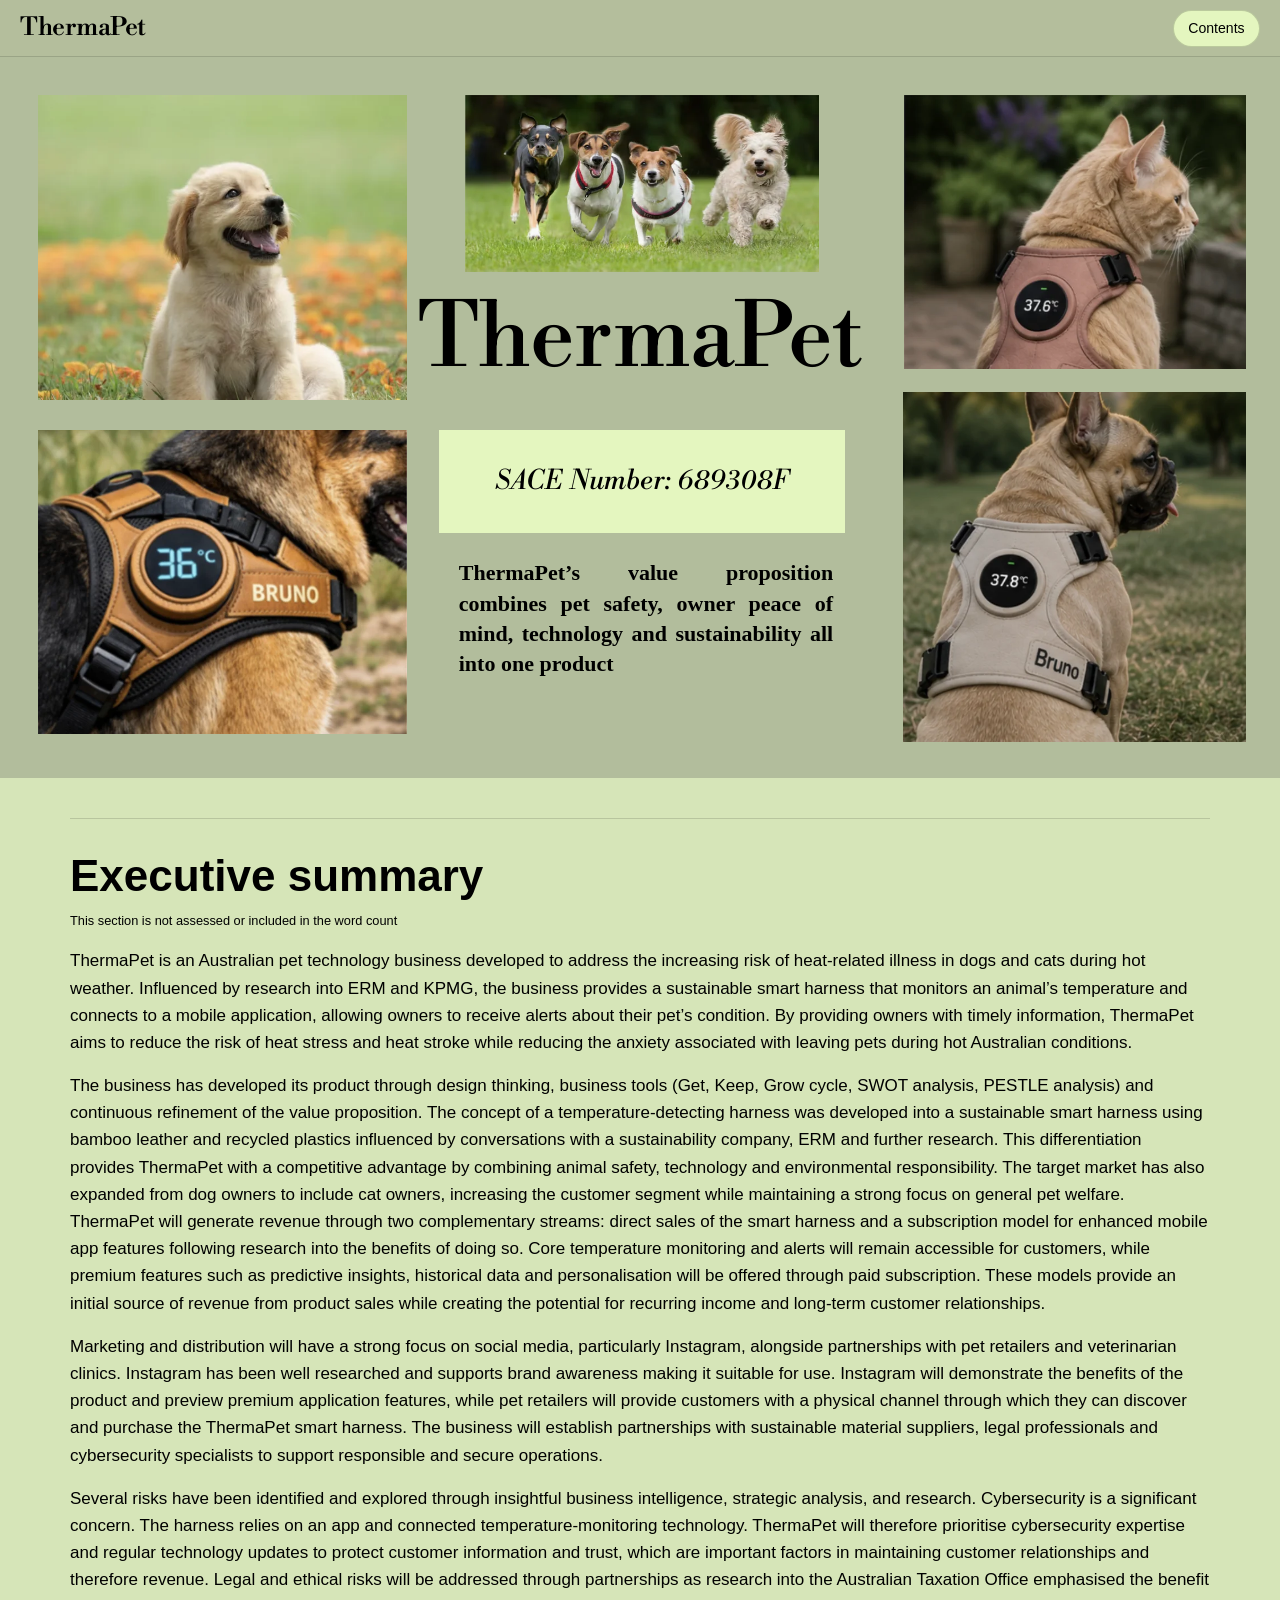
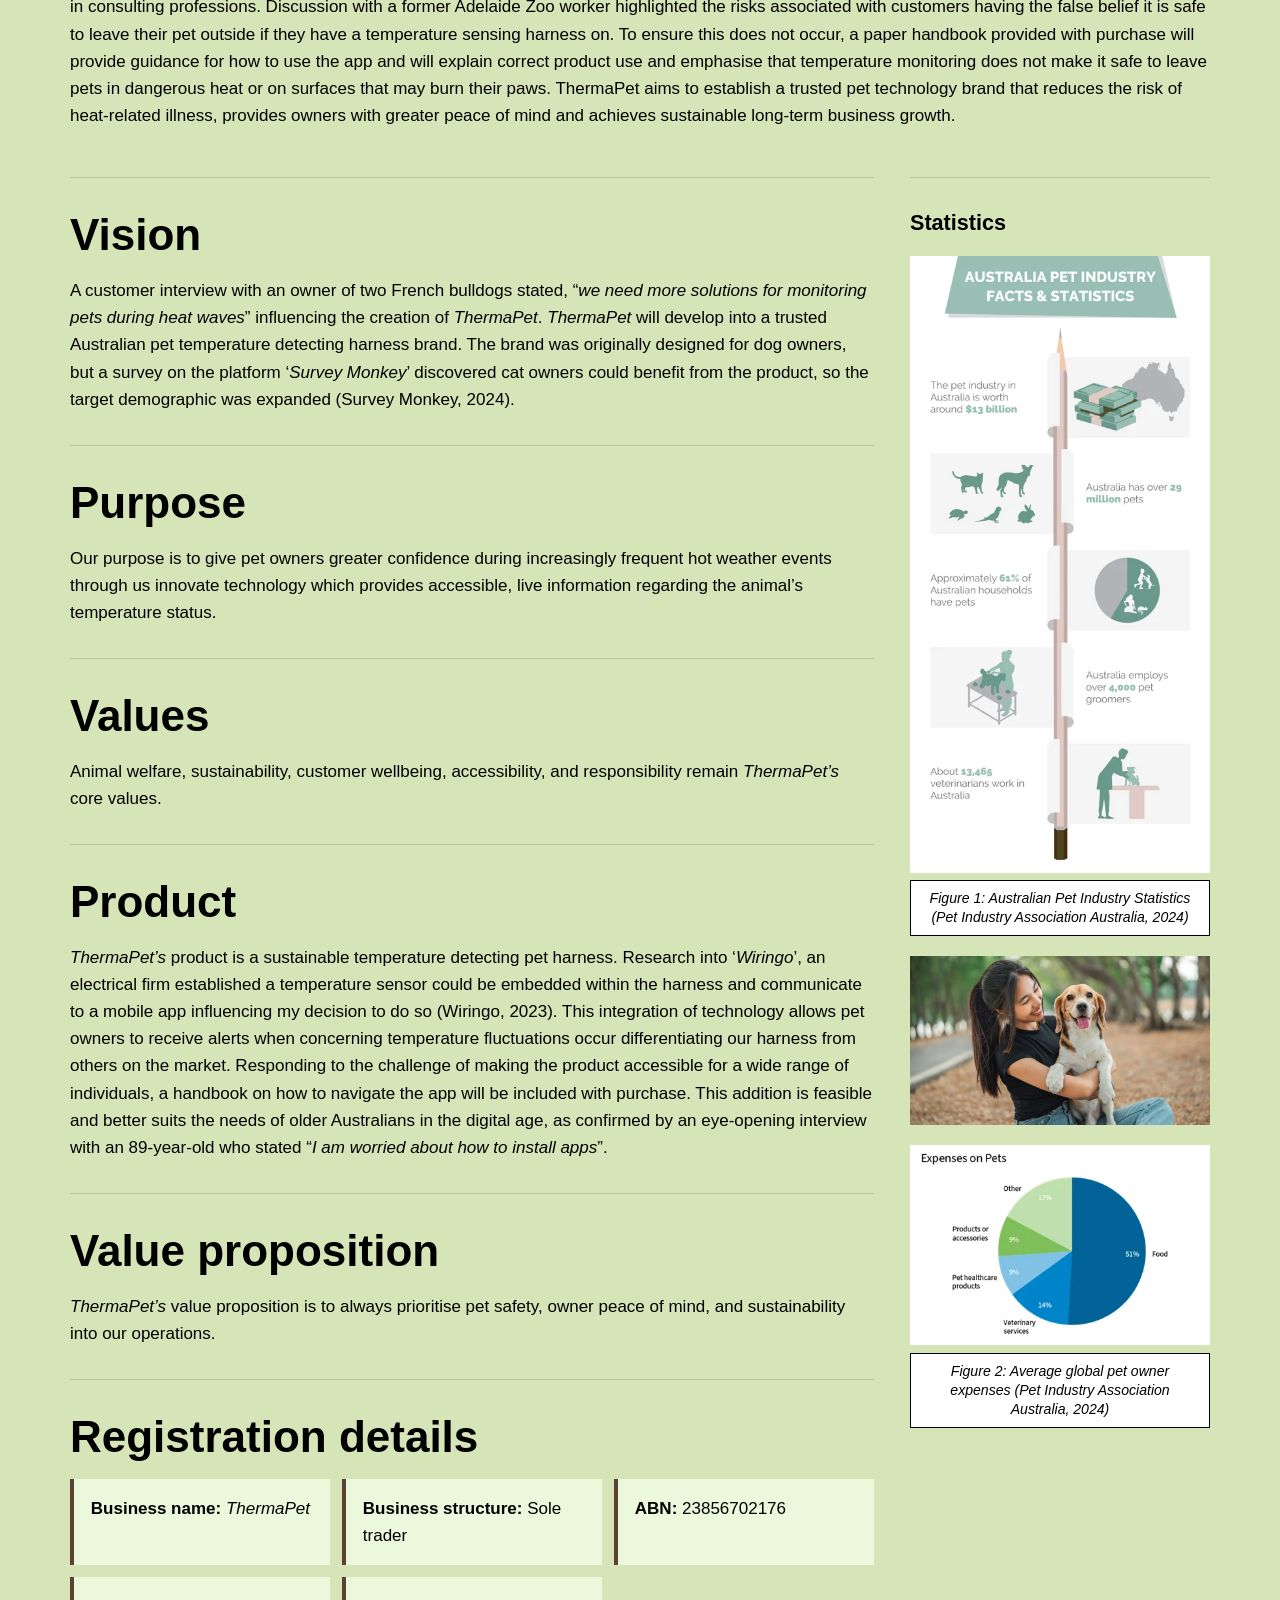
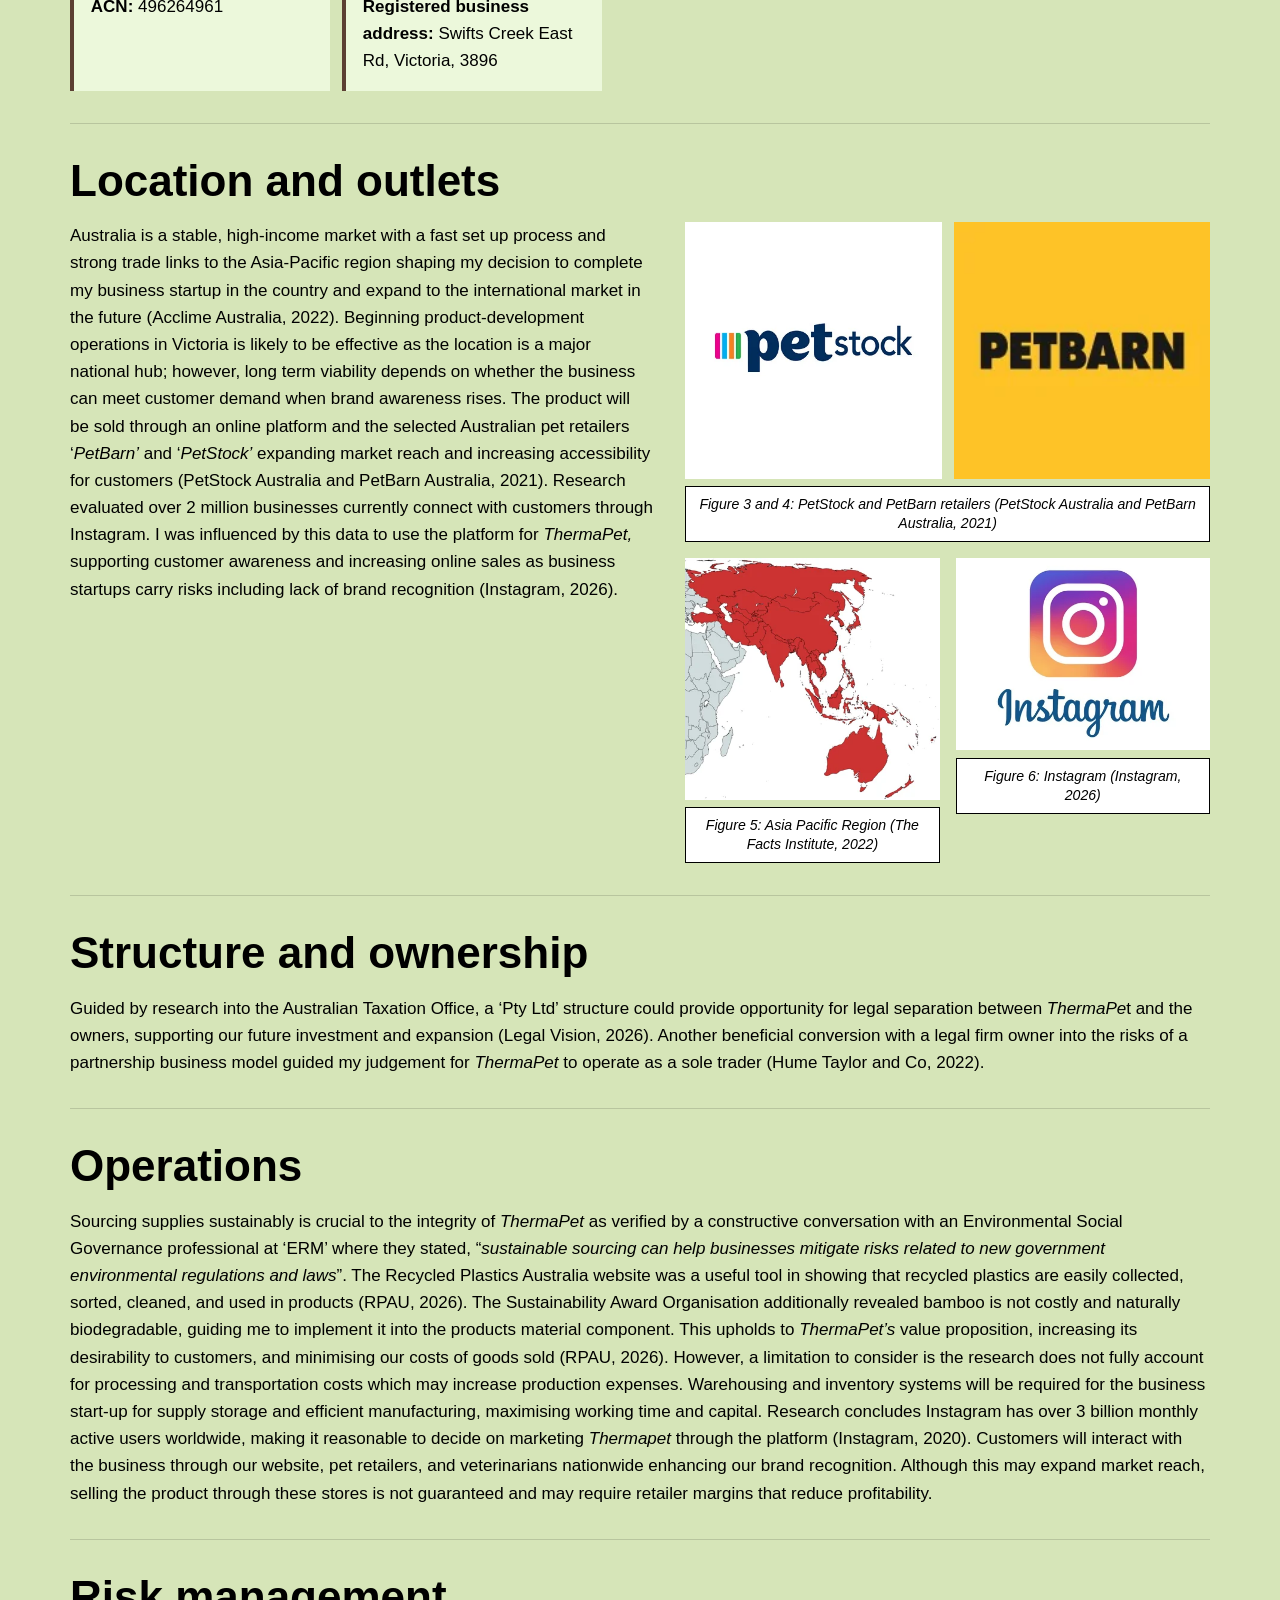
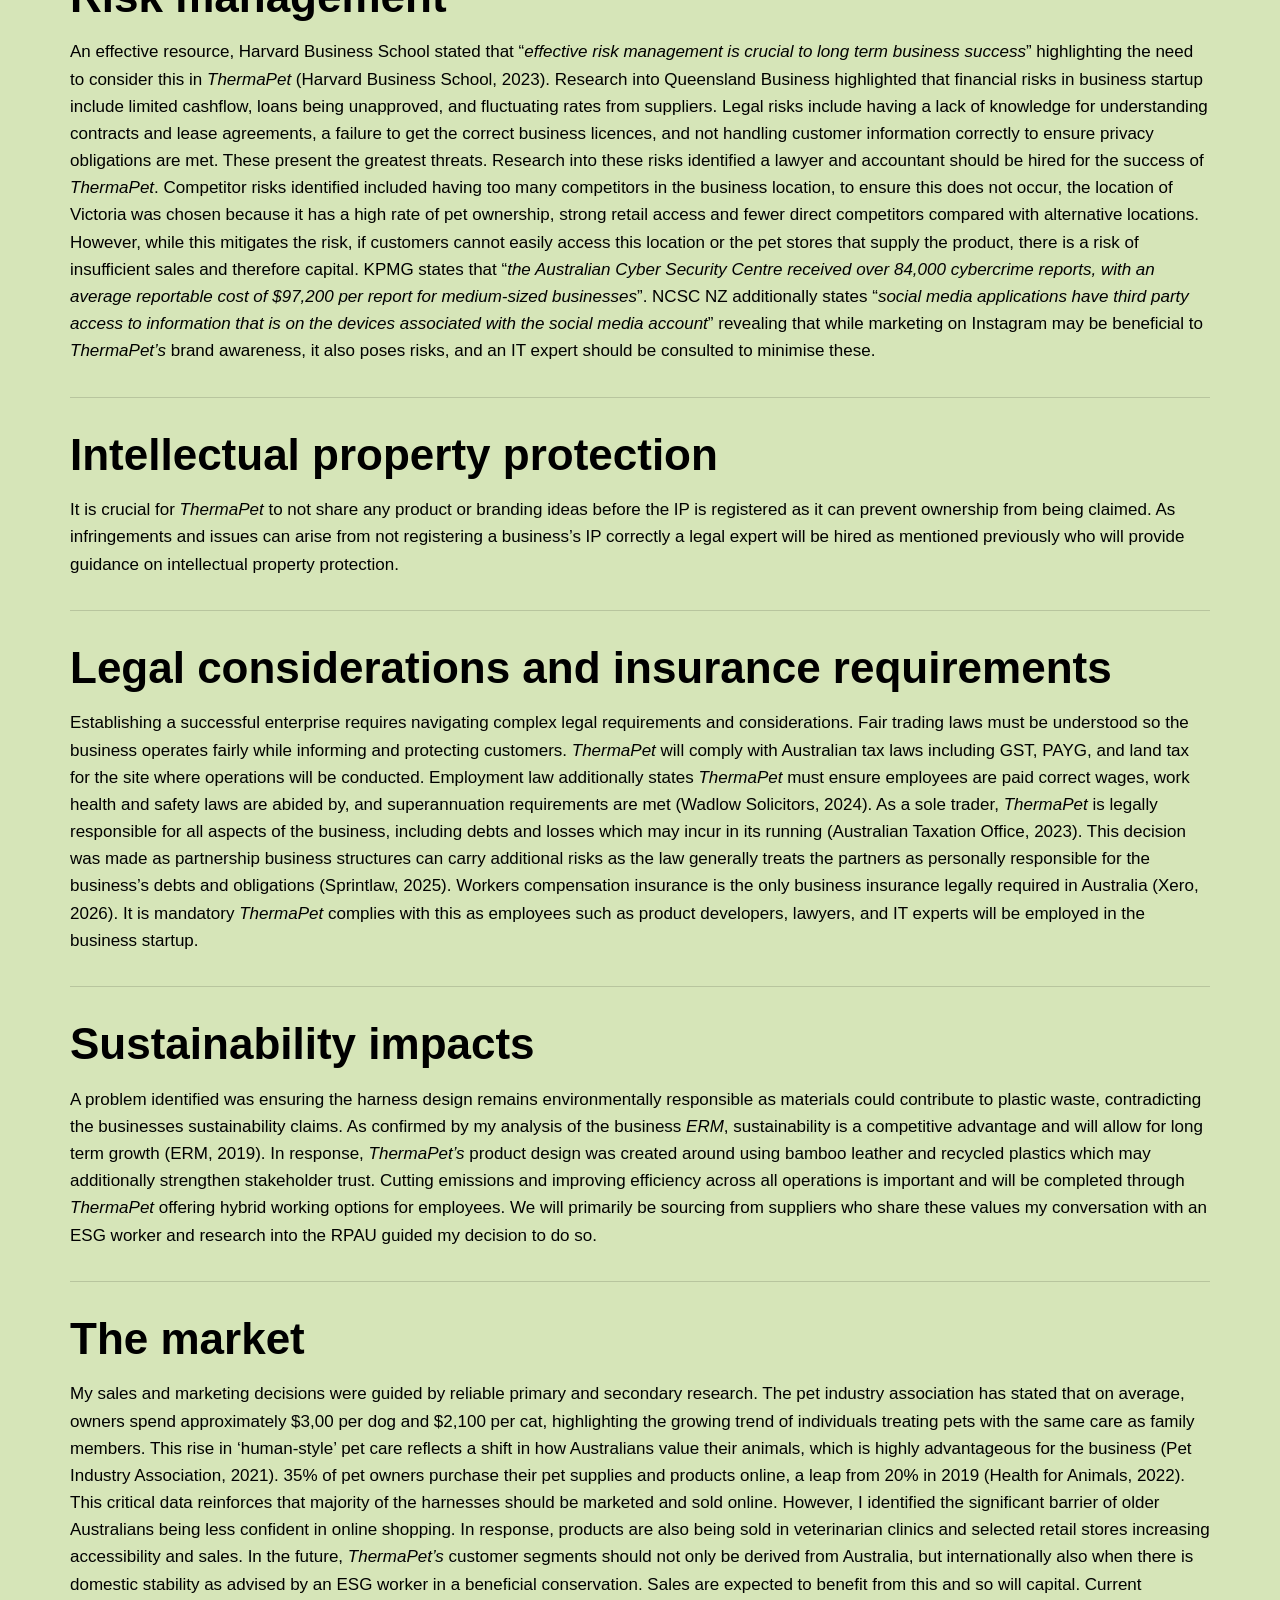
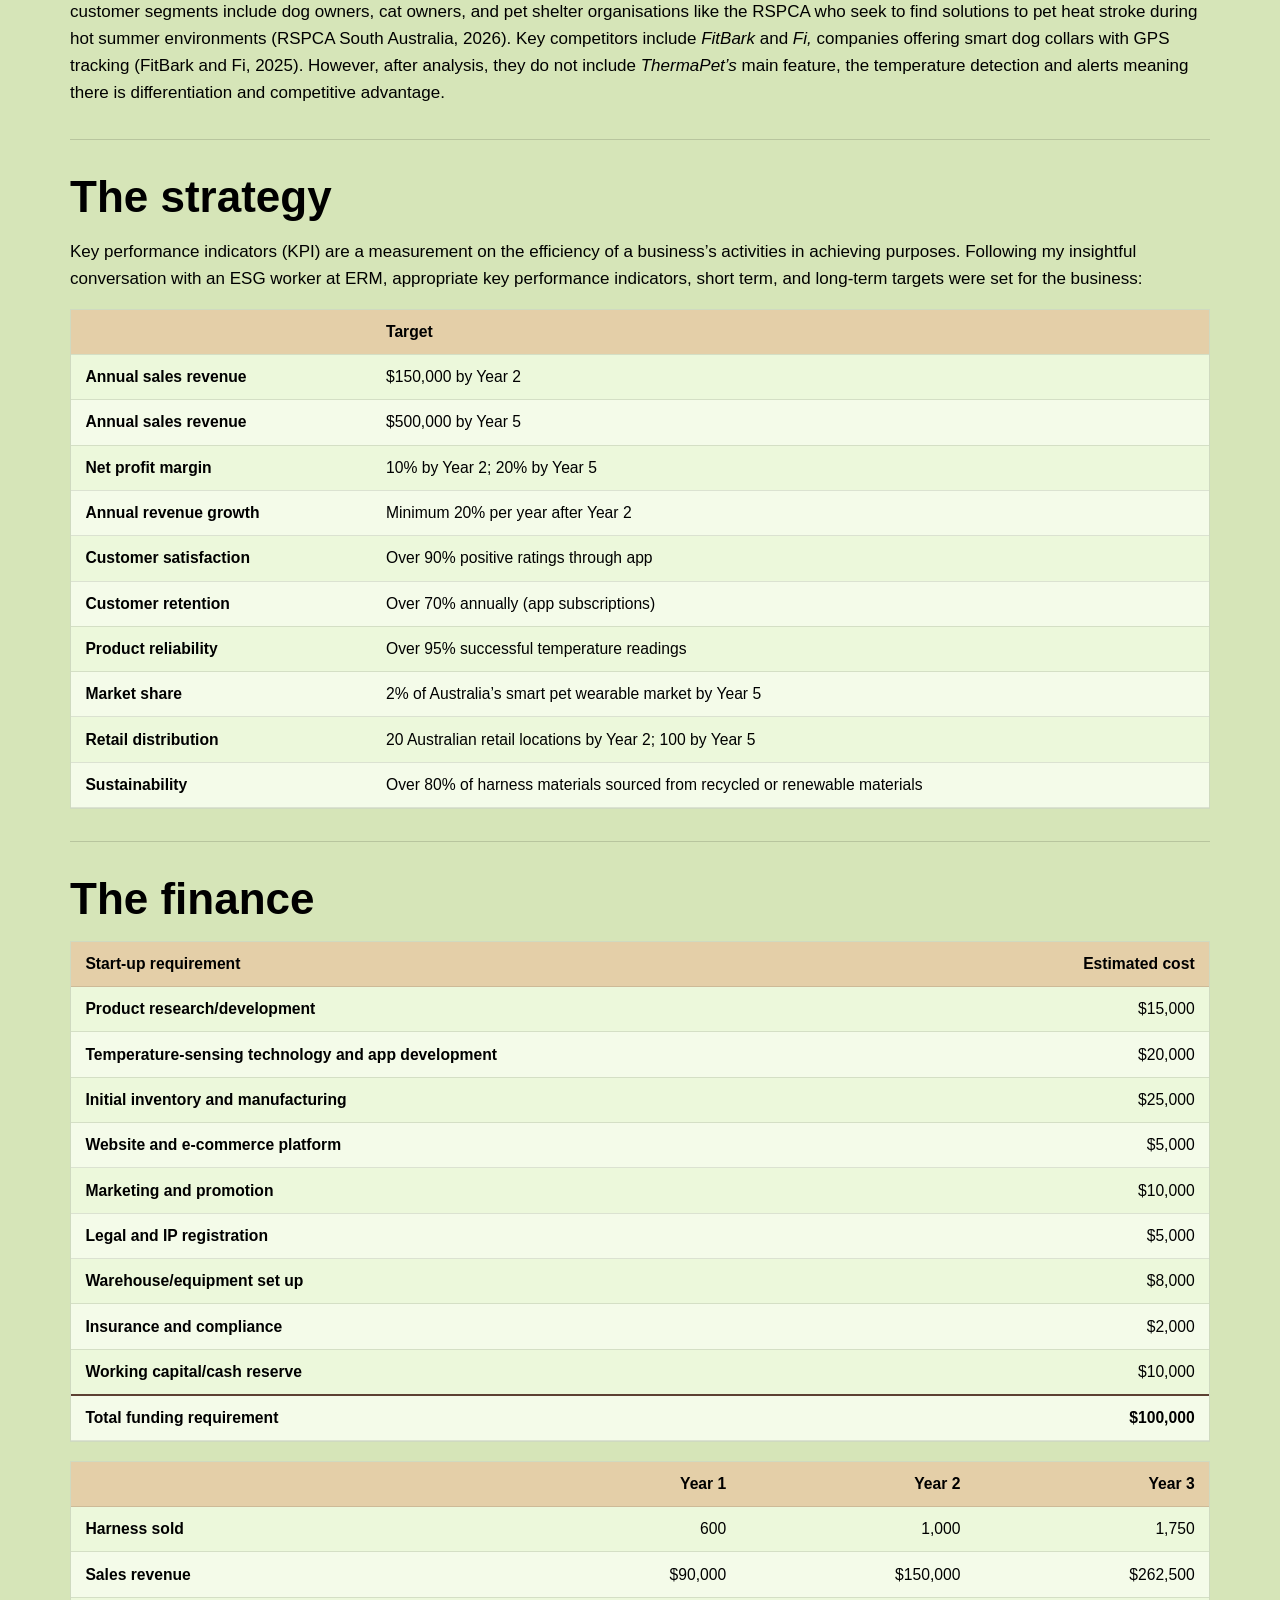
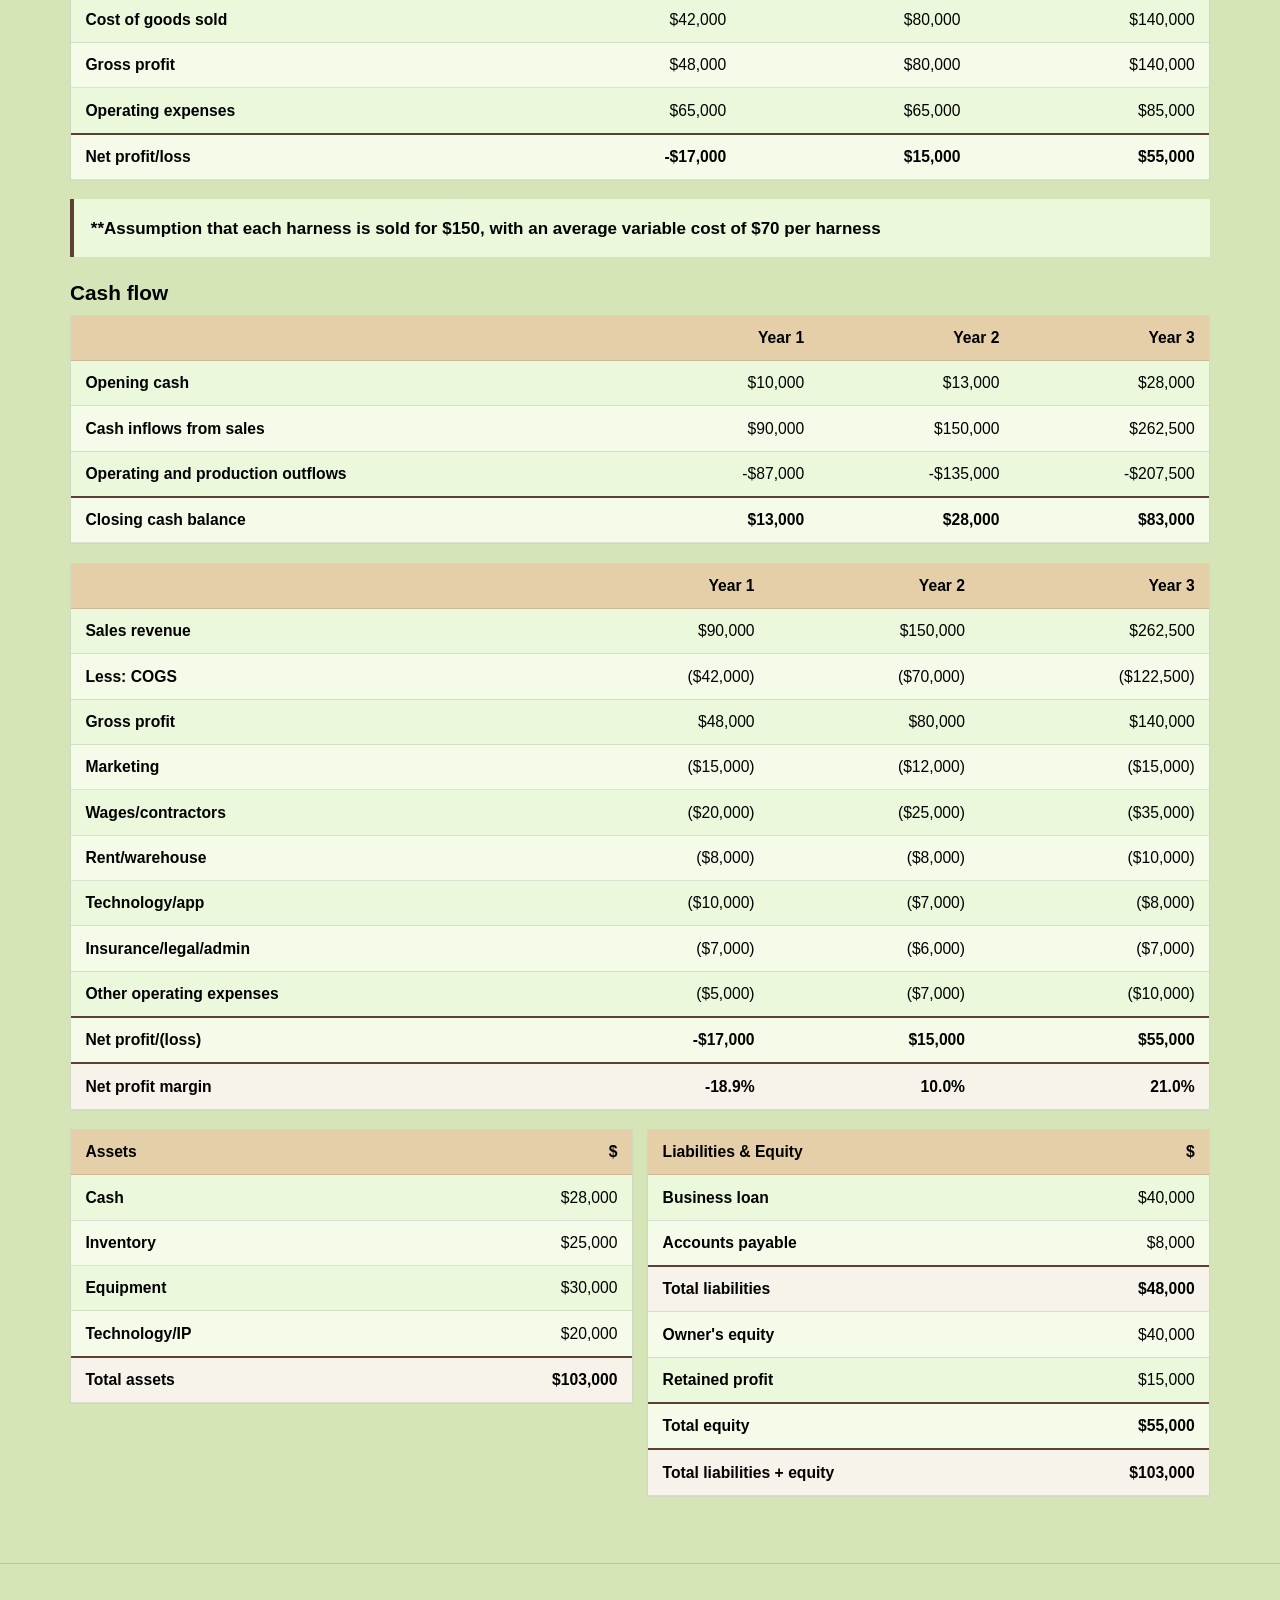
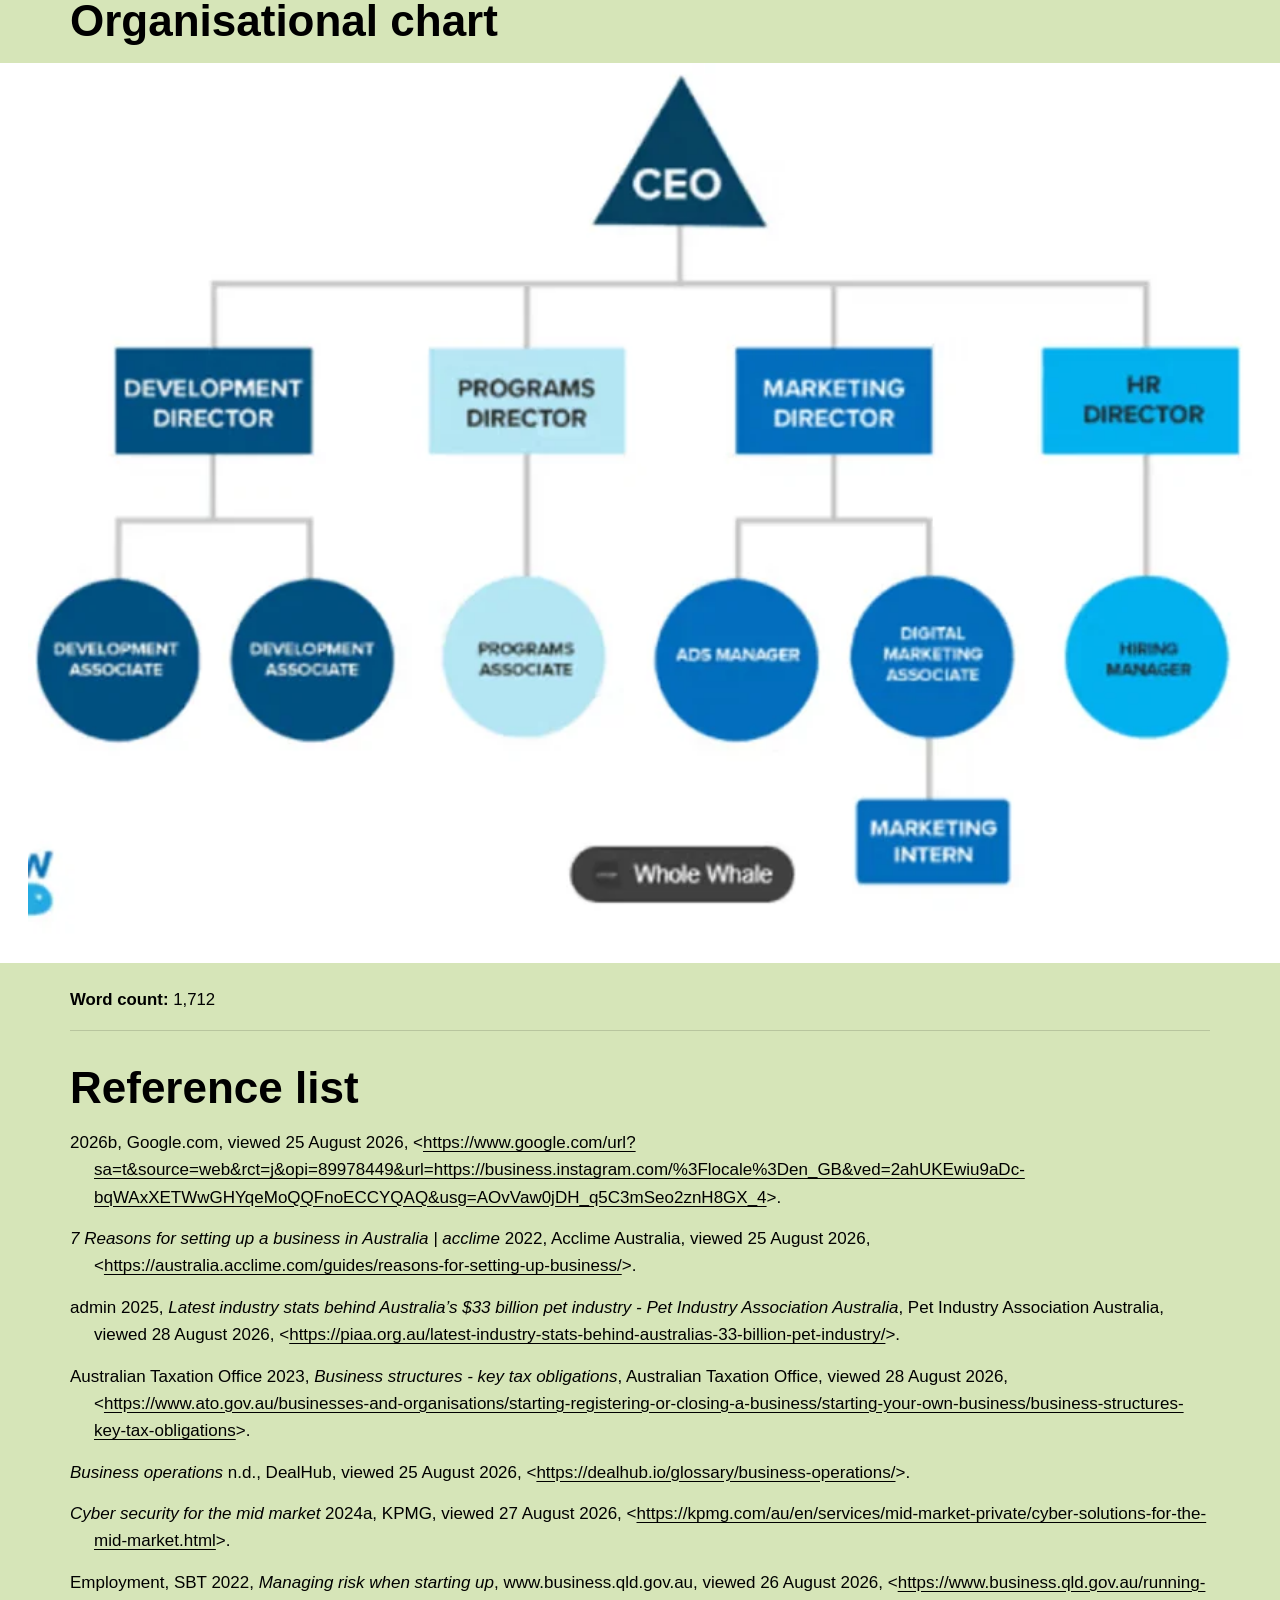
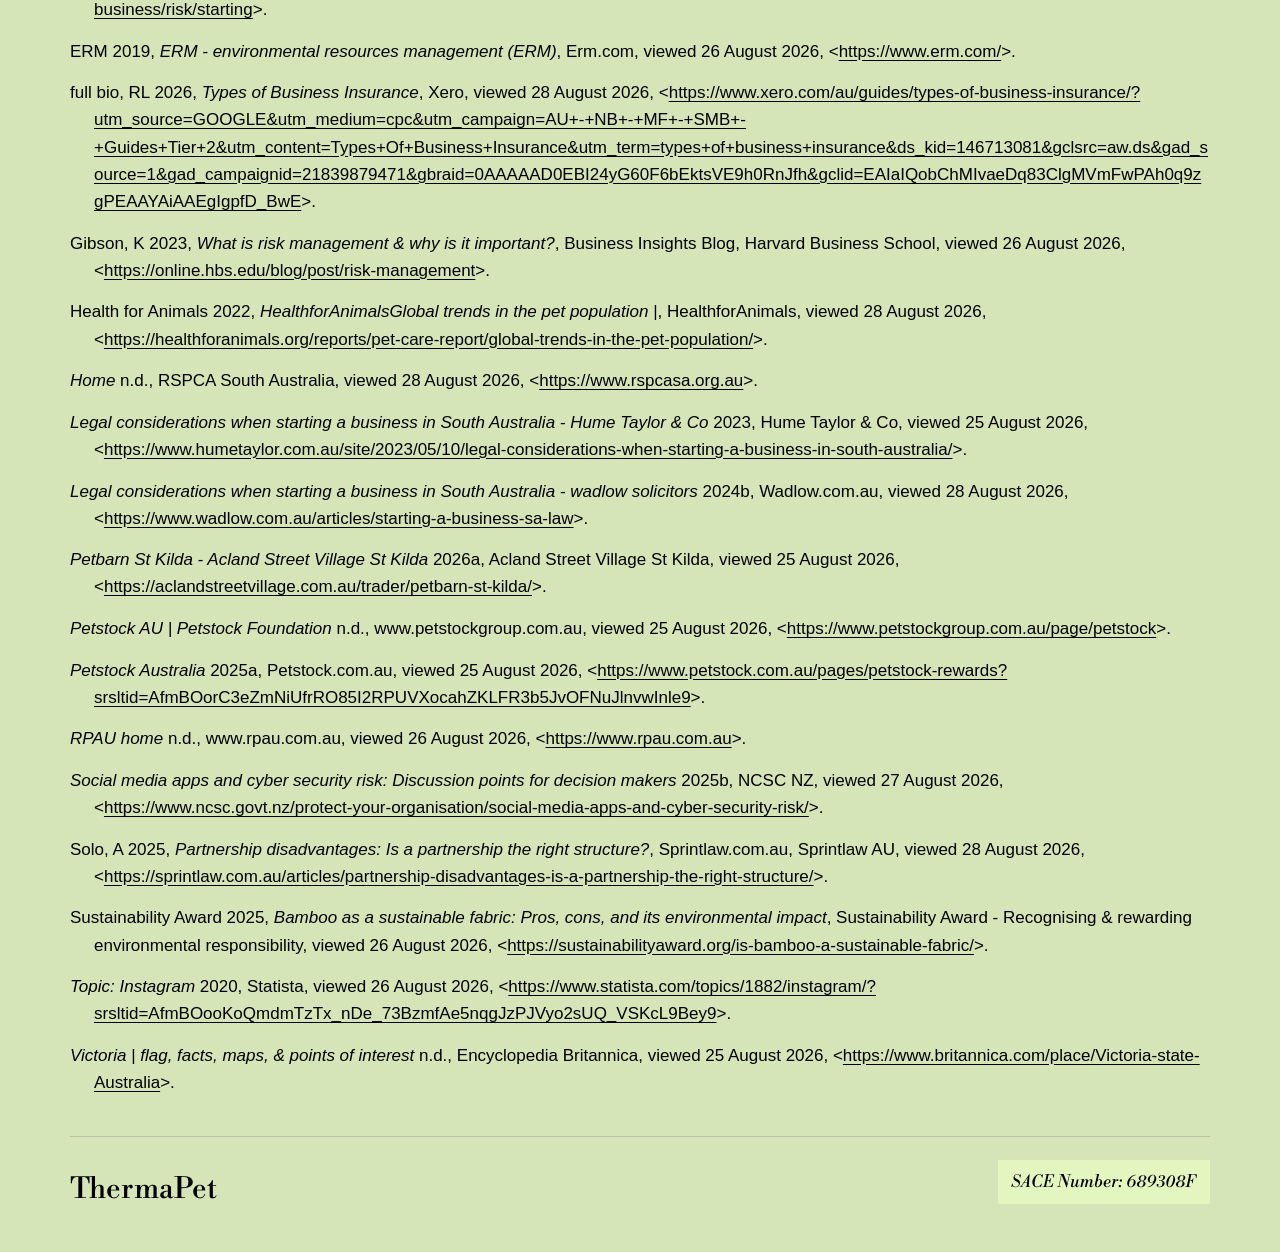
==== commit db4fe7d9: "Update ThermaPet site from the October business plan and layout brief - Cover rebuilt to match the s" ====
--- a/index.html
+++ b/index.html
@@ -5,7 +5,7 @@
   <meta name="viewport" content="width=device-width, initial-scale=1">
   <title>ThermaPet</title>
   <meta name="description" content="ThermaPet is an Australian pet technology business developed to address the increasing risk of heat-related illness in dogs and cats during hot weather.">
-  <meta name="theme-color" content="#AFBEA6">
+  <meta name="theme-color" content="#B2BD9C">
   <link rel="canonical" href="https://jdreimanis.github.io/thermapet/">
   <link rel="icon" href="favicon.svg" type="image/svg+xml">
   <meta property="og:title" content="ThermaPet">
@@ -15,11 +15,10 @@
   <meta property="og:image" content="https://jdreimanis.github.io/thermapet/images/dogs-running.png">
   <link rel="preconnect" href="https://fonts.googleapis.com">
   <link rel="preconnect" href="https://fonts.gstatic.com" crossorigin>
-  <link href="https://fonts.googleapis.com/css2?family=Libre+Bodoni:ital,wght@0,400;0,500;0,600;0,700;1,400;1,500;1,600&amp;family=Source+Sans+3:ital,wght@0,400;0,500;0,600;0,700;1,400;1,500&amp;display=swap" rel="stylesheet">
+  <link href="https://fonts.googleapis.com/css2?family=Libre+Bodoni:ital,wght@0,400;0,500;0,700;1,400;1,500&amp;family=Tinos:wght@700&amp;display=swap" rel="stylesheet">
   <link rel="stylesheet" href="css/styles.css">
 </head>
 <body>
-  <div class="grain" aria-hidden="true"></div>
   <a class="skip" href="#executive-summary">Skip to content</a>
   <header class="site-header">
     <nav class="nav-inner" aria-label="Sections">
@@ -27,174 +26,184 @@
       <button class="nav-toggle" id="nav-toggle" type="button" aria-expanded="false" aria-controls="nav-links">Contents</button>
       <div class="nav-links" id="nav-links">
         <a href="#executive-summary" title="Executive summary">Summary</a>
-        <a href="#vision-purpose-and-values" title="Vision, purpose and values">Vision</a>
-        <a href="#products-and-services" title="Products and services">Products</a>
+        <a href="#vision" title="Vision">Vision</a>
+        <a href="#purpose" title="Purpose">Purpose</a>
+        <a href="#values" title="Values">Values</a>
+        <a href="#product" title="Product">Product</a>
+        <a href="#value-proposition" title="Value proposition">Value</a>
         <a href="#registration-details" title="Registration details">Registration</a>
         <a href="#location-and-outlets" title="Location and outlets">Location</a>
         <a href="#structure-and-ownership" title="Structure and ownership">Ownership</a>
         <a href="#operations" title="Operations">Operations</a>
-        <a href="#risk-management" title="Risk Management">Risk</a>
+        <a href="#risk-management" title="Risk management">Risk</a>
         <a href="#intellectual-property-protection" title="Intellectual property protection">IP</a>
         <a href="#legal-considerations-and-insurance-requirements" title="Legal considerations and insurance requirements">Legal</a>
         <a href="#sustainability-impacts" title="Sustainability impacts">Sustainability</a>
         <a href="#the-market" title="The market">Market</a>
         <a href="#the-strategy" title="The strategy">Strategy</a>
-        <a href="#kpi" title="KPI">KPI</a>
         <a href="#the-finance" title="The finance">Finance</a>
         <a href="#organisational-chart" title="Organisational chart">Organisation</a>
-        <a href="#references" title="References">References</a>
+        <a href="#references" title="Reference list">References</a>
       </div>
     </nav>
   </header>
-  <main class="page" id="top">
-    <header class="hero">
-      <div class="collage">
-        <div class="poster">
-          <h1>ThermaPet</h1>
-          <p class="sace">SACE Number: 689308F</p>
-          <p class="value">‘ThermaPet’s’ value proposition combines pet safety, owner peace of mind, technology and sustainability.</p>
-          <a class="enter" href="#executive-summary">Read the business plan</a>
-        </div>
-        <figure class="shot puppy">
-          <img src="images/puppy-autumn.png" alt="Golden retriever puppy sitting in autumn grass" width="633" height="460" fetchpriority="high" decoding="async">
-        </figure>
-        <figure class="shot dogs">
-          <img src="images/dogs-running.png" alt="Four small dogs running across a green lawn" width="639" height="321" fetchpriority="high" decoding="async">
-        </figure>
-        <figure class="shot cat">
-          <img src="images/cat-harness.png" alt="Ginger cat in profile wearing a dusty rose harness with a round display reading 37.6 degrees Celsius" width="618" height="496" fetchpriority="high" decoding="async">
-        </figure>
-        <figure class="shot shepherd">
-          <img src="images/shepherd-bruno.png" alt="German shepherd wearing a tan harness labelled BRUNO, with a round display reading 36 degrees Celsius" width="667" height="551" fetchpriority="low" decoding="async">
-        </figure>
-        <figure class="shot frenchie">
-          <img src="images/frenchie-bruno.png" alt="French bulldog wearing a cream harness labelled Bruno, with a round display reading 37.8 degrees Celsius" width="621" height="614" fetchpriority="low" decoding="async">
-        </figure>
-      </div>
-    </header>
-
+
+  <header class="hero" id="top">
+    <div class="cover">
+      <figure class="shot puppy"><img src="images/puppy-autumn.webp" alt="Golden retriever puppy sitting in autumn grass" width="633" height="460" fetchpriority="high" decoding="async"></figure>
+      <figure class="shot dogs"><img src="images/dogs-running.webp" alt="Four small dogs running across a green lawn" width="639" height="321" fetchpriority="high" decoding="async"></figure>
+      <figure class="shot cat"><img src="images/cat-harness.webp" alt="Ginger cat in profile wearing a dusty rose harness with a round display reading 37.6 degrees Celsius" width="618" height="496" fetchpriority="high" decoding="async"></figure>
+      <figure class="shot shepherd"><img src="images/shepherd-bruno.webp" alt="German shepherd wearing a tan harness labelled BRUNO, with a round display reading 36 degrees Celsius" width="667" height="551" decoding="async"></figure>
+      <figure class="shot frenchie"><img src="images/frenchie-bruno.webp" alt="French bulldog wearing a cream harness labelled Bruno, with a round display reading 37.8 degrees Celsius" width="621" height="614" decoding="async"></figure>
+      <h1 class="title">ThermaPet</h1>
+      <p class="sace">SACE Number: 689308F</p>
+      <p class="value">ThermaPet’s value proposition combines pet safety, owner peace of mind, technology and sustainability all into one product</p>
+    </div>
+  </header>
+
+  <main class="page">
     <div class="plan">
       <section id="executive-summary" aria-labelledby="executive-summary-title">
         <h2 id="executive-summary-title">Executive summary</h2>
-        <div class="prose">
-          <p>ThermaPet is an Australian pet technology business developed to address the increasing risk of heat-related illness in dogs and cats during hot weather. The business provides a sustainable smart harness that monitors an animal’s temperature and connects to a mobile application, allowing owners to receive alerts about their pet’s condition. By providing owners with timely information, ThermaPet aims to reduce the risk of heat stress and heat stroke while reducing the anxiety associated with leaving pets during hot Australian conditions.</p>
-          <p>The business has developed its product through design thinking, experimentation and continuous refinement of its value proposition. The original concept of a temperature-detecting harness was developed into a sustainable smart harness using bamboo leather and recycled plastics. This differentiation provides ThermaPet with a competitive advantage by combining animal safety, technology and environmental responsibility. The target market has also expanded from dog owners to include cat owners, increasing the potential customer base while maintaining a strong focus on pet welfare.</p>
-          <p>ThermaPet will generate revenue through two complementary streams: direct sales of the smart harness and a subscription model for enhanced application features. Core temperature monitoring and alerts will remain accessible, while premium features such as predictive insights, historical data and personalisation will be offered through a subscription. This model provides an initial source of revenue from product sales while creating the potential for recurring income and long-term customer relationships.</p>
-          <p>Marketing and distribution will focus on social media, particularly Instagram, alongside partnerships with pet retailers. Social media will be used to build brand awareness, demonstrate the benefits of the product and preview premium application features, while pet retailers will provide customers with a physical channel through which they can discover and purchase ThermaPet. The business will also establish partnerships with sustainable material suppliers, legal professionals and cybersecurity specialists to support responsible and secure operations.</p>
-          <p>Several risks have been identified through business intelligence and strategic analysis. Cybersecurity is a significant concern because the product relies on an application and connected temperature-monitoring technology. ThermaPet will therefore prioritise cybersecurity expertise and regular technology updates to protect customer information and maintain trust. Legal and ethical risks will also be addressed through legal partnerships and clear safety information. The accompanying paper handbook and guidance within the application will explain correct product use and emphasise that temperature monitoring does not make it safe to leave pets in dangerous heat or on surfaces that may burn their paws.</p>
-          <p>Sustainability will remain an important component of ThermaPet’s strategy. The use of bamboo leather and recycled plastics reduces reliance on less sustainable materials and strengthens the brand’s environmental positioning. Maintaining sustainable sourcing across future products and suppliers will be essential to protecting customer trust and ensuring that environmental claims remain credible.</p>
-          <p>Overall, ThermaPet combines technology, sustainability and animal welfare to address a growing concern for Australian pet owners. Through a customer-focused value proposition, diversified revenue streams, strategic partnerships and accessible marketing channels, ThermaPet aims to establish a trusted pet technology brand that reduces the risk of heat-related illness, provides owners with greater peace of mind and achieves sustainable long-term business growth.</p>
-        </div>
-      </section>
-
-      <section id="vision-purpose-and-values" aria-labelledby="vision-purpose-and-values-title">
-        <h2 id="vision-purpose-and-values-title">Vision, purpose and values</h2>
-        <div class="prose">
-          <p>A customer interview with an owner of two French bulldogs stated, “we need more solutions for monitoring pets during heat waves” influencing the creation of ‘ThermaPet’. ‘ThermaPet’ will develop into a trusted Australian pet temperature detecting harness brand. The brand was originally designed for dog owners, but following a survey on the platform ‘Survey Monkey’ it was discovered that cat owners could also benefit from the product, so the target demographic was expanded. Our purpose is to give pet owners greater confidence during increasingly frequent hot weather events through us innovate technology which provides accessible, live information regarding the animal’s temperature status. Animal welfare, sustainability, customer wellbeing, accessibility, and responsibility all remain ‘ThermaPet’s’ core values.</p>
-        </div>
-      </section>
-
-      <section id="products-and-services" aria-labelledby="products-and-services-title">
-        <h2 id="products-and-services-title">Products and services</h2>
-        <div class="prose">
-          <p>‘ThermaPets’ main product is a sustainable temperature detecting pet harness. Research into ‘Wiringo’, an electrical firm established that a temperature sensor could be embedded within the harness and communicate to a mobile app influencing my decision to do so. This integration of technology allows owners to monitor their animal’s temperature and receive alerts when concerning fluctuations occur. The world needs ‘ThermaPet’ as hot conditions create major risks for companion animals. An additional handbook regarding how to use the app is included with purchase. These better suits the needs of older Australians in the digital age, as confirmed by an eye-opening interview with an 89-year old who stated ‘I am worried about how to install apps’. ‘ThermaPet’s’ value proposition combines pet safety, owner peace of mind, technology and sustainability.</p>
-        </div>
-        <div class="masonry">
-          <figure>
-            <img src="images/shepherd-bruno.png" alt="German shepherd wearing a tan harness labelled BRUNO, with a round display reading 36 degrees Celsius" width="667" height="551" loading="lazy" decoding="async">
-          </figure>
-          <figure>
-            <img src="images/cat-harness.png" alt="Ginger cat in profile wearing a dusty rose harness with a round display reading 37.6 degrees Celsius" width="618" height="496" loading="lazy" decoding="async">
-          </figure>
-          <figure>
-            <img src="images/frenchie-bruno.png" alt="French bulldog wearing a cream harness labelled Bruno, with a round display reading 37.8 degrees Celsius" width="621" height="614" loading="lazy" decoding="async">
-          </figure>
-          <figure>
-            <img src="images/puppy-autumn.png" alt="Golden retriever puppy sitting in autumn grass" width="633" height="460" loading="lazy" decoding="async">
-          </figure>
-          <figure>
-            <img src="images/dogs-running.png" alt="Four small dogs running across a green lawn" width="639" height="321" loading="lazy" decoding="async">
-          </figure>
-        </div>
-      </section>
-
+        <p class="note">This section is not assessed or included in the word count</p>
+        <div class="prose">
+          <p>ThermaPet is an Australian pet technology business developed to address the increasing risk of heat-related illness in dogs and cats during hot weather. Influenced by research into ERM and KPMG, the business provides a sustainable smart harness that monitors an animal’s temperature and connects to a mobile application, allowing owners to receive alerts about their pet’s condition. By providing owners with timely information, ThermaPet aims to reduce the risk of heat stress and heat stroke while reducing the anxiety associated with leaving pets during hot Australian conditions.</p>
+          <p>The business has developed its product through design thinking, business tools (Get, Keep, Grow cycle, SWOT analysis, PESTLE analysis) and continuous refinement of the value proposition. The concept of a temperature-detecting harness was developed into a sustainable smart harness using bamboo leather and recycled plastics influenced by conversations with a sustainability company, ERM and further research. This differentiation provides ThermaPet with a competitive advantage by combining animal safety, technology and environmental responsibility. The target market has also expanded from dog owners to include cat owners, increasing the customer segment while maintaining a strong focus on general pet welfare. ThermaPet will generate revenue through two complementary streams: direct sales of the smart harness and a subscription model for enhanced mobile app features following research into the benefits of doing so. Core temperature monitoring and alerts will remain accessible for customers, while premium features such as predictive insights, historical data and personalisation will be offered through paid subscription. These models provide an initial source of revenue from product sales while creating the potential for recurring income and long-term customer relationships.</p>
+          <p>Marketing and distribution will have a strong focus on social media, particularly Instagram, alongside partnerships with pet retailers and veterinarian clinics. Instagram has been well researched and supports brand awareness making it suitable for use. Instagram will demonstrate the benefits of the product and preview premium application features, while pet retailers will provide customers with a physical channel through which they can discover and purchase the ThermaPet smart harness. The business will establish partnerships with sustainable material suppliers, legal professionals and cybersecurity specialists to support responsible and secure operations.</p>
+          <p>Several risks have been identified and explored through insightful business intelligence, strategic analysis, and research. Cybersecurity is a significant concern. The harness relies on an app and connected temperature-monitoring technology. ThermaPet will therefore prioritise cybersecurity expertise and regular technology updates to protect customer information and trust, which are important factors in maintaining customer relationships and therefore revenue. Legal and ethical risks will be addressed through partnerships as research into the Australian Taxation Office emphasised the benefit in consulting professions. Discussion with a former Adelaide Zoo worker highlighted the risks associated with customers having the false belief it is safe to leave their pet outside if they have a temperature sensing harness on. To ensure this does not occur, a paper handbook provided with purchase will provide guidance for how to use the app and will explain correct product use and emphasise that temperature monitoring does not make it safe to leave pets in dangerous heat or on surfaces that may burn their paws. ThermaPet aims to establish a trusted pet technology brand that reduces the risk of heat-related illness, provides owners with greater peace of mind and achieves sustainable long-term business growth.</p>
+        </div>
+      </section>
+      <div class="with-stats">
+        <div class="with-stats-main">
+      <section id="vision" aria-labelledby="vision-title">
+        <h2 id="vision-title">Vision</h2>
+        <div class="prose">
+          <p>A customer interview with an owner of two French bulldogs stated, “<em>we need more solutions for monitoring pets during heat waves</em>” influencing the creation of <em>ThermaPet</em>. <em>ThermaPet</em> will develop into a trusted Australian pet temperature detecting harness brand. The brand was originally designed for dog owners, but a survey on the platform ‘<em>Survey Monkey</em>’ discovered cat owners could benefit from the product, so the target demographic was expanded (Survey Monkey, 2024).</p>
+        </div>
+      </section>
+      <section id="purpose" aria-labelledby="purpose-title">
+        <h2 id="purpose-title">Purpose</h2>
+        <div class="prose">
+          <p>Our purpose is to give pet owners greater confidence during increasingly frequent hot weather events through us innovate technology which provides accessible, live information regarding the animal’s temperature status.</p>
+        </div>
+      </section>
+      <section id="values" aria-labelledby="values-title">
+        <h2 id="values-title">Values</h2>
+        <div class="prose">
+          <p>Animal welfare, sustainability, customer wellbeing, accessibility, and responsibility remain <em>ThermaPet’s</em> core values.</p>
+        </div>
+      </section>
+      <section id="product" aria-labelledby="product-title">
+        <h2 id="product-title">Product</h2>
+        <div class="prose">
+          <p><em>ThermaPet’s</em> product is a sustainable temperature detecting pet harness. Research into ‘<em>Wiringo</em>’, an electrical firm established a temperature sensor could be embedded within the harness and communicate to a mobile app influencing my decision to do so (Wiringo, 2023). This integration of technology allows pet owners to receive alerts when concerning temperature fluctuations occur differentiating our harness from others on the market. Responding to the challenge of making the product accessible for a wide range of individuals, a handbook on how to navigate the app will be included with purchase. This addition is feasible and better suits the needs of older Australians in the digital age, as confirmed by an eye-opening interview with an 89-year-old who stated “<em>I am worried about how to install apps</em>”.</p>
+        </div>
+      </section>
+      <section id="value-proposition" aria-labelledby="value-proposition-title">
+        <h2 id="value-proposition-title">Value proposition</h2>
+        <div class="prose">
+          <p><em>ThermaPet’s</em> value proposition is to always prioritise pet safety, owner peace of mind, and sustainability into our operations.</p>
+        </div>
+      </section>
       <section id="registration-details" aria-labelledby="registration-details-title">
         <h2 id="registration-details-title">Registration details</h2>
         <div class="facts">
-          <p>Proposed business name: ThermaPet</p>
-          <p>Business structure: Sole trader</p>
-          <p>ABN: 23856702176</p>
-          <p>ACN: 496264961</p>
-          <p>Registered business address: Swifts Creek East Rd, Victoria, 3896</p>
-        </div>
-      </section>
-
+          <p><strong>Business name:</strong> <em>ThermaPet</em></p>
+          <p><strong>Business structure:</strong> Sole trader</p>
+          <p><strong>ABN:</strong> 23856702176</p>
+          <p><strong>ACN:</strong> 496264961</p>
+          <p><strong>Registered business address:</strong> Swifts Creek East Rd, Victoria, 3896</p>
+        </div>
+      </section>
+        </div>
+        <aside class="stats" aria-labelledby="statistics-title">
+          <h2 id="statistics-title" class="stats-title">Statistics</h2>
+          <figure>
+            <img src="images/fig1-pet-industry-statistics.webp" alt="Infographic: Australia pet industry facts and statistics" width="459" height="944" loading="lazy" decoding="async">
+            <figcaption><em>Figure 1: Australian Pet Industry Statistics (Pet Industry Association Australia, 2024)</em></figcaption>
+          </figure>
+          <figure>
+            <img src="images/owner-with-beagle.webp" alt="Smiling young woman sitting outdoors hugging a beagle" width="978" height="550" loading="lazy" decoding="async">
+          </figure>
+          <figure>
+            <img src="images/fig2-pet-owner-expenses.webp" alt="Pie chart titled Expenses on Pets: Food 51%, Veterinary services 14%, Pet healthcare products 9%, Products or accessories 9%, Other 17%" width="451" height="301" loading="lazy" decoding="async">
+            <figcaption><em>Figure 2: Average global pet owner expenses (Pet Industry Association Australia, 2024)</em></figcaption>
+          </figure>
+        </aside>
+      </div>
       <section id="location-and-outlets" aria-labelledby="location-and-outlets-title">
         <h2 id="location-and-outlets-title">Location and outlets</h2>
-        <div class="prose">
-          <p>Australia is a stable, high-income market with a fast set up process and strong trade links to the Asia-Pacific region shaping my decision to complete my business startup in the country. ‘ThermaPet’ will begin its operations in Australia, with its product-development operations being based in Victoria as they are a major national hub. The product will be sold through an online store and the selected Australian pet retailers ‘PetBarn’ and ‘PetStock’. As over 2 million businesses currently connect with customers through Instagram, I was influenced to use the social media platform supporting customer awareness and online sales.</p>
-        </div>
-      </section>
-
+        <div class="loc-grid">
+        <div class="prose">
+          <p>Australia is a stable, high-income market with a fast set up process and strong trade links to the Asia-Pacific region shaping my decision to complete my business startup in the country and expand to the international market in the future (Acclime Australia, 2022). Beginning product-development operations in Victoria is likely to be effective as the location is a major national hub; however, long term viability depends on whether the business can meet customer demand when brand awareness rises. The product will be sold through an online platform and the selected Australian pet retailers ‘<em>PetBarn’</em> and ‘<em>PetStock’</em> expanding market reach and increasing accessibility for customers (PetStock Australia and PetBarn Australia, 2021). Research evaluated over 2 million businesses currently connect with customers through Instagram. I was influenced by this data to use the platform for <em>ThermaPet,</em> supporting customer awareness and increasing online sales as business startups carry risks including lack of brand recognition (Instagram, 2026).</p>
+        </div>
+        <div class="loc-figs">
+          <figure class="pair">
+            <div class="pair-imgs">
+              <img src="images/fig3-petstock.webp" alt="PETstock logo" width="427" height="427" loading="lazy" decoding="async">
+              <img src="images/fig4-petbarn.webp" alt="Petbarn logo" width="200" height="200" loading="lazy" decoding="async">
+            </div>
+            <figcaption><em>Figure 3 and 4: PetStock and PetBarn retailers (PetStock Australia and PetBarn Australia, 2021)</em></figcaption>
+          </figure>
+          <figure>
+            <img src="images/fig5-asia-pacific.webp" alt="Map of the Asia-Pacific region" width="426" height="405" loading="lazy" decoding="async">
+            <figcaption><em>Figure 5: Asia Pacific Region (The Facts Institute, 2022)</em></figcaption>
+          </figure>
+          <figure>
+            <img src="images/fig6-instagram.webp" alt="Instagram logo" width="481" height="364" loading="lazy" decoding="async">
+            <figcaption><em>Figure 6: Instagram (Instagram, 2026)</em></figcaption>
+          </figure>
+        </div>
+        </div>
+      </section>
       <section id="structure-and-ownership" aria-labelledby="structure-and-ownership-title">
         <h2 id="structure-and-ownership-title">Structure and ownership</h2>
         <div class="prose">
-          <p>A ‘Pty Ltd’ structure could provide an opportunity for separation between ‘ThermaPet’ and its owners, supporting our future investment and expansion. Research into the risks of a partnership business model guided my judgement for ‘ThermaPet’ to operate as a sole trader. The business assets and trades will be individually owned.</p>
-        </div>
-      </section>
-
+          <p>Guided by research into the Australian Taxation Office, a ‘Pty Ltd’ structure could provide opportunity for legal separation between <em>ThermaPe</em>t and the owners, supporting our future investment and expansion (Legal Vision, 2026). Another beneficial conversion with a legal firm owner into the risks of a partnership business model guided my judgement for <em>ThermaPet</em> to operate as a sole trader (Hume Taylor and Co, 2022).</p>
+        </div>
+      </section>
       <section id="operations" aria-labelledby="operations-title">
         <h2 id="operations-title">Operations</h2>
         <div class="prose">
-          <p>Sourcing supplies sustainably is crucial to the integrity of ‘ThermaPet’ as influenced by a conversation with an Environmental Social Governance professional at ‘ERM’ where it was stated that “sustainable sourcing can help businesses mitigate risks related to environmental regulations and supply chain disruptions caused by climate change”. Research into sustainable sourcing at a company called Recycled Plastics Australia (RPAU) identified recycled plastics can be easily collected, sorted, cleaned, and used in products. The Sustainability Award Organisation revealed that bamboo is naturally biodegradable, guiding me to use it in the products material component, upholding to ThermaPet’s value proposition and additionally making the harness more desirable for customers as they ethically feel obliged to help the environment increasing sales and revenue. Warehousing and inventory systems will additionally be required for the business start-up for the storage of supplies and to manufacture the product efficiently, maximising time and capital. As research concludes that Instagram has over 3 billion monthly active users worldwide, it was reasonable to conclude marketing Thermapet through the platform should be done. Customers will interact with Thermapet through the website, the pet retailers mentioned above and be promoted by veterinarians nationwide.</p>
-        </div>
-      </section>
-
+          <p>Sourcing supplies sustainably is crucial to the integrity of <em>ThermaPet</em> as verified by a constructive conversation with an Environmental Social Governance professional at ‘ERM’ where they stated, “<em>sustainable sourcing can help businesses mitigate risks related to new government environmental regulations and laws</em>”. The Recycled Plastics Australia website was a useful tool in showing that recycled plastics are easily collected, sorted, cleaned, and used in products (RPAU, 2026). The Sustainability Award Organisation additionally revealed bamboo is not costly and naturally biodegradable, guiding me to implement it into the products material component. This upholds to <em>ThermaPet’s</em> value proposition, increasing its desirability to customers, and minimising our costs of goods sold (RPAU, 2026). However, a limitation to consider is the research does not fully account for processing and transportation costs which may increase production expenses. Warehousing and inventory systems will be required for the business start-up for supply storage and efficient manufacturing, maximising working time and capital. Research concludes Instagram has over 3 billion monthly active users worldwide, making it reasonable to decide on marketing <em>Thermapet</em> through the platform (Instagram, 2020). Customers will interact with the business through our website, pet retailers, and veterinarians nationwide enhancing our brand recognition. Although this may expand market reach, selling the product through these stores is not guaranteed and may require retailer margins that reduce profitability.</p>
+        </div>
+      </section>
       <section id="risk-management" aria-labelledby="risk-management-title">
-        <h2 id="risk-management-title">Risk Management</h2>
-        <div class="prose">
-          <p>Harvard Business School states that “effective risk management is crucial to long term business success” highlighting the need to do so in ThermaPet. Research into Queensland Business showed me that potential financial risks regarding Thermapets startup include limited cashflow, loans investors being unapproved, and changing rates from suppliers. Legal risks include having a lack of knowledge for understanding contracts and lease agreements, a failure to get the correct business licences, and not handling customer information correctly to ensure privacy obligations are met. These present the greatest threats. Influenced by these risks, it was identified that a lawyer and accountant must be hired to successfully run ThermaPet. Competitor risks identified included having too many competitors in the business location, to ensure this does not occur, the location of Victoria was chosen because it has a high rate of pet ownership, strong retail access and fewer direct competitors compared with alternative locations. However, while this mitigates the risk, if customers cannot easily access this location or the pet stores that supply the product, there is a risk of insufficient sales and therefore capital. KPMG states that “the Australian Cyber Security Centre received over 84,000 cybercrime reports, with an average reportable cost of $97,200 per report for medium-sized businesses”. NCSC NZ additionally states “social media applications have third party access to information that is on the devices associated with the social media account” revealing that while marketing on Instagram may be beneficial to ThermaPet’s brand awareness, it also poses risks, and an IT expert should be consulted to minimise these.</p>
-        </div>
-      </section>
-
+        <h2 id="risk-management-title">Risk management</h2>
+        <div class="prose">
+          <p>An effective resource, Harvard Business School stated that “<em>effective risk management is crucial to long term business success</em>” highlighting the need to consider this in <em>ThermaPet</em> (Harvard Business School, 2023). Research into Queensland Business highlighted that financial risks in business startup include limited cashflow, loans being unapproved, and fluctuating rates from suppliers. Legal risks include having a lack of knowledge for understanding contracts and lease agreements, a failure to get the correct business licences, and not handling customer information correctly to ensure privacy obligations are met. These present the greatest threats. Research into these risks identified a lawyer and accountant should be hired for the success of <em>ThermaPet</em>. Competitor risks identified included having too many competitors in the business location, to ensure this does not occur, the location of Victoria was chosen because it has a high rate of pet ownership, strong retail access and fewer direct competitors compared with alternative locations. However, while this mitigates the risk, if customers cannot easily access this location or the pet stores that supply the product, there is a risk of insufficient sales and therefore capital. KPMG states that “<em>the Australian Cyber Security Centre received over 84,000 cybercrime reports, with an average reportable cost of $97,200 per report for medium-sized businesses</em>”. NCSC NZ additionally states “<em>social media applications have third party access to information that is on the devices associated with the social media account</em>” revealing that while marketing on Instagram may be beneficial to <em>ThermaPet’s</em> brand awareness, it also poses risks, and an IT expert should be consulted to minimise these.</p>
+        </div>
+      </section>
       <section id="intellectual-property-protection" aria-labelledby="intellectual-property-protection-title">
         <h2 id="intellectual-property-protection-title">Intellectual property protection</h2>
         <div class="prose">
-          <p>It is crucial for ThermaPet to not share any product or branding ideas before the IP is registered as it can prevent ownership from being claimed. As infringements and issues can arise from not registering a business’s IP correctly a legal expert will be hired as mentioned previously who will provide guidance on intellectual property protection.</p>
-        </div>
-      </section>
-
+          <p>It is crucial for <em>ThermaPet</em> to not share any product or branding ideas before the IP is registered as it can prevent ownership from being claimed. As infringements and issues can arise from not registering a business’s IP correctly a legal expert will be hired as mentioned previously who will provide guidance on intellectual property protection.</p>
+        </div>
+      </section>
       <section id="legal-considerations-and-insurance-requirements" aria-labelledby="legal-considerations-and-insurance-requirements-title">
         <h2 id="legal-considerations-and-insurance-requirements-title">Legal considerations and insurance requirements</h2>
         <div class="prose">
-          <p>Establishing a successful enterprise requires navigating complex legal requirements and considerations. Fair trading laws must be understood so the business operates fairly while informing and protecting customers. ThermaPet will comply with Australian tax laws including GST, PAYG, and land tax for the site where operations will be conducted. Employment law additionally states ThermaPet must ensure employees are paid correct wages, work health and safety laws are abided by, and superannuation requirements are met. As a sole trader, ThermaPet is legally responsible for all aspects of the business, including debts and losses which may incur in its running. This decision was made as partnership business structures can carry additional risks as the law generally treats the partners as personally responsible for the business’s debts and obligations. Workers compensation insurance is the only business insurance legally required in Australia. It is mandatory ThermaPet complies with this as employees such as product developers, lawyers, and IT experts will be employed in the business startup.</p>
-        </div>
-      </section>
-
+          <p>Establishing a successful enterprise requires navigating complex legal requirements and considerations. Fair trading laws must be understood so the business operates fairly while informing and protecting customers. <em>ThermaPet</em> will comply with Australian tax laws including GST, PAYG, and land tax for the site where operations will be conducted. Employment law additionally states <em>ThermaPet</em> must ensure employees are paid correct wages, work health and safety laws are abided by, and superannuation requirements are met (Wadlow Solicitors, 2024). As a sole trader, <em>ThermaPet</em> is legally responsible for all aspects of the business, including debts and losses which may incur in its running (Australian Taxation Office, 2023). This decision was made as partnership business structures can carry additional risks as the law generally treats the partners as personally responsible for the business’s debts and obligations (Sprintlaw, 2025). Workers compensation insurance is the only business insurance legally required in Australia (Xero, 2026). It is mandatory <em>ThermaPet</em> complies with this as employees such as product developers, lawyers, and IT experts will be employed in the business startup.</p>
+        </div>
+      </section>
       <section id="sustainability-impacts" aria-labelledby="sustainability-impacts-title">
         <h2 id="sustainability-impacts-title">Sustainability impacts</h2>
         <div class="prose">
-          <p>As seen in ERM, sustainability is a competitive advantage and will allow for long term business growth. Sustainability is positively seen in ThermaPet’s product design regarding the use of bamboo leather and recycled plastics. Cutting emissions and improving efficiency across all operations will be done by ThermaPet offering hybrid working options for employees so they can work part time from home and come into the office and only sourcing from suppliers who share these values.</p>
-        </div>
-      </section>
-
+          <p>A problem identified was ensuring the harness design remains environmentally responsible as materials could contribute to plastic waste, contradicting the businesses sustainability claims. As confirmed by my analysis of the business <em>ERM</em>, sustainability is a competitive advantage and will allow for long term growth (ERM, 2019). In response, <em>ThermaPet’s</em> product design was created around using bamboo leather and recycled plastics which may additionally strengthen stakeholder trust. Cutting emissions and improving efficiency across all operations is important and will be completed through <em>ThermaPet</em> offering hybrid working options for employees. We will primarily be sourcing from suppliers who share these values my conversation with an ESG worker and research into the RPAU guided my decision to do so.</p>
+        </div>
+      </section>
       <section id="the-market" aria-labelledby="the-market-title">
         <h2 id="the-market-title">The market</h2>
         <div class="prose">
-          <p>Globally, dogs are the most popular pet, present in around 1 in 3 homes and almost a quarter of pet owners have a cat. The pet industry association has stated that on average, owners now spend around $3,00 per dog and $2,100 per cat, highlighting the growing trend of treating pets with the same care and comfort as family members. This rise in ‘human-style’ pet care reflects a shift in how Australians value their animals. Around 35% of pet owners are now purchasing their pet supplies and products online – a leap from just 20% in 2019. This reinforces that ThermaPet will be marketing and selling majority of the harnesses online, increasing customer acquisition and sales. The pet care market size reached $181.9 Billion in 2025 with a compound annual growth rate of 5.9%. This data highlights that ThermaPet’s customer segments are not only derived from Australia, but internationally also meaning that sales may benefit and so will capital. Customer segments include dog owners, cat owners, veterinarians, pet stock, pet barn, and pet shelter organisations like the RSPCA who seek to find solutions to pet heat stroke during hot summer environments. Competitors include FitBark and Fi, companies who offer smart dog collars with GPS tracking and provide health related data, however, they do not include ThermaPet’s main feature, the temperature alerts and detection meaning there is differentiation. Sales and marketing will be done through online purchasing, selling the product through pet retailers, and promoting it on Instagram and through vet clinics backed by research into the benefits of this.</p>
-        </div>
-      </section>
-
+          <p>My sales and marketing decisions were guided by reliable primary and secondary research. The pet industry association has stated that on average, owners spend approximately $3,00 per dog and $2,100 per cat, highlighting the growing trend of individuals treating pets with the same care as family members. This rise in ‘human-style’ pet care reflects a shift in how Australians value their animals, which is highly advantageous for the business (Pet Industry Association, 2021). 35% of pet owners purchase their pet supplies and products online, a leap from 20% in 2019 (Health for Animals, 2022). This critical data reinforces that majority of the harnesses should be marketed and sold online. However, I identified the significant barrier of older Australians being less confident in online shopping. In response, products are also being sold in veterinarian clinics and selected retail stores increasing accessibility and sales. In the future, <em>ThermaPet’s</em> customer segments should not only be derived from Australia, but internationally also when there is domestic stability as advised by an ESG worker in a beneficial conservation. Sales are expected to benefit from this and so will capital. Current customer segments include dog owners, cat owners, and pet shelter organisations like the RSPCA who seek to find solutions to pet heat stroke during hot summer environments (RSPCA South Australia, 2026). Key competitors include <em>FitBark</em> and <em>Fi,</em> companies offering smart dog collars with GPS tracking (FitBark and Fi, 2025). However, after analysis, they do not include <em>ThermaPet’s</em> main feature, the temperature detection and alerts meaning there is differentiation and competitive advantage.</p>
+        </div>
+      </section>
       <section id="the-strategy" aria-labelledby="the-strategy-title">
         <h2 id="the-strategy-title">The strategy</h2>
         <div class="prose">
-          <p>Key performance indicators (KPI) are a performance measurement on the efficiency of a business’s activities in achieving purposes. Following conversation with a worker at ERM, appropriate key performance indicators, short term, and long-term targets were set for the business:</p>
-        </div>
-      </section>
-
-      <section id="kpi" aria-labelledby="kpi-title">
-        <h2 id="kpi-title">KPI</h2>
-<div class="table-scroll" tabindex="0">
+          <p>Key performance indicators (KPI) are a measurement on the efficiency of a business’s activities in achieving purposes. Following my insightful conversation with an ESG worker at ERM, appropriate key performance indicators, short term, and long-term targets were set for the business:</p>
+        </div>
+        <div class="table-scroll" tabindex="0">
           <table class="kpi">
             <thead><tr><th scope="col"><span class="sr-only">Measure</span></th><th scope="col">Target</th></tr></thead>
             <tbody>
@@ -212,7 +221,6 @@
           </table>
         </div>
       </section>
-
       <section id="the-finance" aria-labelledby="the-finance-title">
         <h2 id="the-finance-title">The finance</h2>
 <div class="table-scroll" tabindex="0">
@@ -245,7 +253,7 @@
             </tbody>
           </table>
         </div>
-        <p class="assumption"><strong>Assumption that each harness is sold for $150, with an average variable cost of $70 per harness</strong></p>
+        <p class="assumption"><strong>**Assumption that each harness is sold for $150, with an average variable cost of $70 per harness</strong></p>
         <p class="table-label">Cash flow</p>
 <div class="table-scroll" tabindex="0">
           <table>
@@ -306,50 +314,51 @@
         </div>
       </section>
 
-      <section id="organisational-chart" aria-labelledby="organisational-chart-title">
-        <h2 id="organisational-chart-title">Organisational chart</h2>
-        <figure class="org-frame">
-          <img src="images/organisational-chart.png" alt="Organisational chart with the Chief Executive Officer and teams for Finance, Marketing, Operations, and Information Technology" width="1003" height="738" loading="lazy" decoding="async">
-        </figure>
-      </section>
-
-      <section id="references" aria-labelledby="references-title">
-        <h2 id="references-title">References</h2>
-        <ol class="refs">
-          <li>7 Reasons for setting up a business in Australia | acclime 2022, Acclime Australia, viewed 25 August 2026, &lt;<a href="https://australia.acclime.com/guides/reasons-for-setting-up-business/">https://australia.acclime.com/guides/reasons-for-setting-up-business/</a>&gt;.</li>
-          <li>admin 2025, Latest industry stats behind Australia’s $33 billion pet industry - Pet Industry Association Australia, Pet Industry Association Australia, viewed 28 August 2026, &lt;<a href="https://piaa.org.au/latest-industry-stats-behind-australias-33-billion-pet-industry/">https://piaa.org.au/latest-industry-stats-behind-australias-33-billion-pet-industry/</a>&gt;.</li>
-          <li>Australian Taxation Office 2023, Business structures - key tax obligations, Australian Taxation Office, viewed 28 August 2026, &lt;<a href="https://www.ato.gov.au/businesses-and-organisations/starting-registering-or-closing-a-business/starting-your-own-business/business-structures-key-tax-obligations">https://www.ato.gov.au/businesses-and-organisations/starting-registering-or-closing-a-business/starting-your-own-business/business-structures-key-tax-obligations</a>&gt;.</li>
-          <li>Business operations n.d., DealHub, viewed 25 August 2026, &lt;<a href="https://dealhub.io/glossary/business-operations/">https://dealhub.io/glossary/business-operations/</a>&gt;.</li>
-          <li>Cyber security for the mid market 2024a, KPMG, viewed 27 August 2026, &lt;<a href="https://kpmg.com/au/en/services/mid-market-private/cyber-solutions-for-the-mid-market.html">https://kpmg.com/au/en/services/mid-market-private/cyber-solutions-for-the-mid-market.html</a>&gt;.</li>
-          <li>Employment, SBT 2022, Managing risk when starting up, www.business.qld.gov.au, viewed 26 August 2026, &lt;<a href="https://www.business.qld.gov.au/running-business/risk/starting">https://www.business.qld.gov.au/running-business/risk/starting</a>&gt;.</li>
-          <li>ERM 2019, ERM - environmental resources management (ERM), Erm.com, viewed 26 August 2026, &lt;<a href="https://www.erm.com/">https://www.erm.com/</a>&gt;.</li>
-          <li>full bio, RL 2026, Types of Business Insurance, Xero, viewed 28 August 2026, &lt;<a href="https://www.xero.com/au/guides/types-of-business-insurance/?utm_source=GOOGLE&amp;utm_medium=cpc&amp;utm_campaign=AU+-+NB+-+MF+-+SMB+-+Guides+Tier+2&amp;utm_content=Types+Of+Business+Insurance&amp;utm_term=types+of+business+insurance&amp;ds_kid=146713081&amp;gclsrc=aw.ds&amp;gad_source=1&amp;gad_campaignid=21839879471&amp;gbraid=0AAAAAD0EBI24yG60F6bEktsVE9h0RnJfh&amp;gclid=EAIaIQobChMIvaeDq83ClgMVmFwPAh0q9zgPEAAYAiAAEgIgpfD_BwE">https://www.xero.com/au/guides/types-of-business-insurance/?utm_source=GOOGLE&amp;utm_medium=cpc&amp;utm_campaign=AU+-+NB+-+MF+-+SMB+-+Guides+Tier+2&amp;utm_content=Types+Of+Business+Insurance&amp;utm_term=types+of+business+insurance&amp;ds_kid=146713081&amp;gclsrc=aw.ds&amp;gad_source=1&amp;gad_campaignid=21839879471&amp;gbraid=0AAAAAD0EBI24yG60F6bEktsVE9h0RnJfh&amp;gclid=EAIaIQobChMIvaeDq83ClgMVmFwPAh0q9zgPEAAYAiAAEgIgpfD_BwE</a>&gt;.</li>
-          <li>Gibson, K 2023, What is risk management &amp; why is it important?, Business Insights Blog, Harvard Business School, viewed 26 August 2026, &lt;<a href="https://online.hbs.edu/blog/post/risk-management">https://online.hbs.edu/blog/post/risk-management</a>&gt;.</li>
-          <li>Health for Animals 2022, HealthforAnimalsGlobal trends in the pet population |, HealthforAnimals, viewed 28 August 2026, &lt;<a href="https://healthforanimals.org/reports/pet-care-report/global-trends-in-the-pet-population/">https://healthforanimals.org/reports/pet-care-report/global-trends-in-the-pet-population/</a>&gt;.</li>
-          <li>Home n.d., RSPCA South Australia, viewed 28 August 2026, &lt;<a href="https://www.rspcasa.org.au">https://www.rspcasa.org.au</a>&gt;.</li>
-          <li>Legal considerations when starting a business in South Australia - wadlow solicitors 2024b, Wadlow.com.au, viewed 28 August 2026, &lt;<a href="https://www.wadlow.com.au/articles/starting-a-business-sa-law">https://www.wadlow.com.au/articles/starting-a-business-sa-law</a>&gt;.</li>
-          <li>Legal considerations when starting a business in South Australia - Hume Taylor &amp; Co 2023, Hume Taylor &amp; Co, viewed 25 August 2026, &lt;<a href="https://www.humetaylor.com.au/site/2023/05/10/legal-considerations-when-starting-a-business-in-south-australia/">https://www.humetaylor.com.au/site/2023/05/10/legal-considerations-when-starting-a-business-in-south-australia/</a>&gt;.</li>
-          <li>Petbarn St Kilda - Acland Street Village St Kilda 2026a, Acland Street Village St Kilda, viewed 25 August 2026, &lt;<a href="https://aclandstreetvillage.com.au/trader/petbarn-st-kilda/">https://aclandstreetvillage.com.au/trader/petbarn-st-kilda/</a>&gt;.</li>
-          <li>Petstock AU | Petstock Foundation n.d., www.petstockgroup.com.au, viewed 25 August 2026, &lt;<a href="https://www.petstockgroup.com.au/page/petstock">https://www.petstockgroup.com.au/page/petstock</a>&gt;.</li>
-          <li>Petstock Australia 2025a, Petstock.com.au, viewed 25 August 2026, &lt;<a href="https://www.petstock.com.au/pages/petstock-rewards?srsltid=AfmBOorC3eZmNiUfrRO85I2RPUVXocahZKLFR3b5JvOFNuJlnvwInle9">https://www.petstock.com.au/pages/petstock-rewards?srsltid=AfmBOorC3eZmNiUfrRO85I2RPUVXocahZKLFR3b5JvOFNuJlnvwInle9</a>&gt;.</li>
-          <li>RPAU home n.d., www.rpau.com.au, viewed 26 August 2026, &lt;<a href="https://www.rpau.com.au">https://www.rpau.com.au</a>&gt;.</li>
-          <li>Social media apps and cyber security risk: Discussion points for decision makers 2025b, NCSC NZ, viewed 27 August 2026, &lt;<a href="https://www.ncsc.govt.nz/protect-your-organisation/social-media-apps-and-cyber-security-risk/">https://www.ncsc.govt.nz/protect-your-organisation/social-media-apps-and-cyber-security-risk/</a>&gt;.</li>
-          <li>Solo, A 2025, Partnership disadvantages: Is a partnership the right structure?, Sprintlaw.com.au, Sprintlaw AU, viewed 28 August 2026, &lt;<a href="https://sprintlaw.com.au/articles/partnership-disadvantages-is-a-partnership-the-right-structure/">https://sprintlaw.com.au/articles/partnership-disadvantages-is-a-partnership-the-right-structure/</a>&gt;.</li>
-          <li>Sustainability Award 2025, Bamboo as a sustainable fabric: Pros, cons, and its environmental impact, Sustainability Award - Recognising &amp; rewarding environmental responsibility, viewed 26 August 2026, &lt;<a href="https://sustainabilityaward.org/is-bamboo-a-sustainable-fabric/">https://sustainabilityaward.org/is-bamboo-a-sustainable-fabric/</a>&gt;.</li>
-          <li>Topic: Instagram 2020, Statista, viewed 26 August 2026, &lt;<a href="https://www.statista.com/topics/1882/instagram/?srsltid=AfmBOooKoQmdmTzTx_nDe_73BzmfAe5nqgJzPJVyo2sUQ_VSKcL9Bey9">https://www.statista.com/topics/1882/instagram/?srsltid=AfmBOooKoQmdmTzTx_nDe_73BzmfAe5nqgJzPJVyo2sUQ_VSKcL9Bey9</a>&gt;.</li>
-          <li>Victoria | flag, facts, maps, &amp; points of interest n.d., Encyclopedia Britannica, viewed 25 August 2026, &lt;<a href="https://www.britannica.com/place/Victoria-state-Australia">https://www.britannica.com/place/Victoria-state-Australia</a>&gt;.</li>
+    </div>
+  </main>
+
+  <section id="organisational-chart" class="org" aria-labelledby="organisational-chart-title">
+    <h2 id="organisational-chart-title">Organisational chart</h2>
+    <figure class="org-frame">
+      <img src="images/organisational-chart-2026.webp" alt="Organisational chart: CEO at the top; Development Director with two Development Associates; Programs Director with a Programs Associate; Marketing Director with an Ads Manager and a Digital Marketing Associate, who oversees a Marketing Intern; HR Director with a Hiring Manager" width="855" height="629" loading="lazy" decoding="async">
+    </figure>
+  </section>
+
+  <div class="page page-end">
+    <p class="word-count"><strong>Word count:</strong> 1,712</p>
+    <section id="references" class="refs-section" aria-labelledby="references-title">
+      <h2 id="references-title">Reference list</h2>
+      <ul class="refs">
           <li>2026b, Google.com, viewed 25 August 2026, &lt;<a href="https://www.google.com/url?sa=t&amp;source=web&amp;rct=j&amp;opi=89978449&amp;url=https://business.instagram.com/%3Flocale%3Den_GB&amp;ved=2ahUKEwiu9aDc-bqWAxXETWwGHYqeMoQQFnoECCYQAQ&amp;usg=AOvVaw0jDH_q5C3mSeo2znH8GX_4">https://www.google.com/url?sa=t&amp;source=web&amp;rct=j&amp;opi=89978449&amp;url=https://business.instagram.com/%3Flocale%3Den_GB&amp;ved=2ahUKEwiu9aDc-bqWAxXETWwGHYqeMoQQFnoECCYQAQ&amp;usg=AOvVaw0jDH_q5C3mSeo2znH8GX_4</a>&gt;.</li>
-        </ol>
-      </section>
-    </div>
-
+          <li><em>7 Reasons for setting up a business in Australia | acclime</em> 2022, Acclime Australia, viewed 25 August 2026, &lt;<a href="https://australia.acclime.com/guides/reasons-for-setting-up-business/">https://australia.acclime.com/guides/reasons-for-setting-up-business/</a>&gt;.</li>
+          <li>admin 2025, <em>Latest industry stats behind Australia’s $33 billion pet industry - Pet Industry Association Australia</em>, Pet Industry Association Australia, viewed 28 August 2026, &lt;<a href="https://piaa.org.au/latest-industry-stats-behind-australias-33-billion-pet-industry/">https://piaa.org.au/latest-industry-stats-behind-australias-33-billion-pet-industry/</a>&gt;.</li>
+          <li>Australian Taxation Office 2023, <em>Business structures - key tax obligations</em>, Australian Taxation Office, viewed 28 August 2026, &lt;<a href="https://www.ato.gov.au/businesses-and-organisations/starting-registering-or-closing-a-business/starting-your-own-business/business-structures-key-tax-obligations">https://www.ato.gov.au/businesses-and-organisations/starting-registering-or-closing-a-business/starting-your-own-business/business-structures-key-tax-obligations</a>&gt;.</li>
+          <li><em>Business operations</em> n.d., DealHub, viewed 25 August 2026, &lt;<a href="https://dealhub.io/glossary/business-operations/">https://dealhub.io/glossary/business-operations/</a>&gt;.</li>
+          <li><em>Cyber security for the mid market</em> 2024a, KPMG, viewed 27 August 2026, &lt;<a href="https://kpmg.com/au/en/services/mid-market-private/cyber-solutions-for-the-mid-market.html">https://kpmg.com/au/en/services/mid-market-private/cyber-solutions-for-the-mid-market.html</a>&gt;.</li>
+          <li>Employment, SBT 2022, <em>Managing risk when starting up</em>, www.business.qld.gov.au, viewed 26 August 2026, &lt;<a href="https://www.business.qld.gov.au/running-business/risk/starting">https://www.business.qld.gov.au/running-business/risk/starting</a>&gt;.</li>
+          <li>ERM 2019, <em>ERM - environmental resources management (ERM)</em>, Erm.com, viewed 26 August 2026, &lt;<a href="https://www.erm.com/">https://www.erm.com/</a>&gt;.</li>
+          <li>full bio, RL 2026, <em>Types of Business Insurance</em>, Xero, viewed 28 August 2026, &lt;<a href="https://www.xero.com/au/guides/types-of-business-insurance/?utm_source=GOOGLE&amp;utm_medium=cpc&amp;utm_campaign=AU+-+NB+-+MF+-+SMB+-+Guides+Tier+2&amp;utm_content=Types+Of+Business+Insurance&amp;utm_term=types+of+business+insurance&amp;ds_kid=146713081&amp;gclsrc=aw.ds&amp;gad_source=1&amp;gad_campaignid=21839879471&amp;gbraid=0AAAAAD0EBI24yG60F6bEktsVE9h0RnJfh&amp;gclid=EAIaIQobChMIvaeDq83ClgMVmFwPAh0q9zgPEAAYAiAAEgIgpfD_BwE">https://www.xero.com/au/guides/types-of-business-insurance/?utm_source=GOOGLE&amp;utm_medium=cpc&amp;utm_campaign=AU+-+NB+-+MF+-+SMB+-+Guides+Tier+2&amp;utm_content=Types+Of+Business+Insurance&amp;utm_term=types+of+business+insurance&amp;ds_kid=146713081&amp;gclsrc=aw.ds&amp;gad_source=1&amp;gad_campaignid=21839879471&amp;gbraid=0AAAAAD0EBI24yG60F6bEktsVE9h0RnJfh&amp;gclid=EAIaIQobChMIvaeDq83ClgMVmFwPAh0q9zgPEAAYAiAAEgIgpfD_BwE</a>&gt;.</li>
+          <li>Gibson, K 2023, <em>What is risk management &amp; why is it important?</em>, Business Insights Blog, Harvard Business School, viewed 26 August 2026, &lt;<a href="https://online.hbs.edu/blog/post/risk-management">https://online.hbs.edu/blog/post/risk-management</a>&gt;.</li>
+          <li>Health for Animals 2022, <em>HealthforAnimalsGlobal trends in the pet population |</em>, HealthforAnimals, viewed 28 August 2026, &lt;<a href="https://healthforanimals.org/reports/pet-care-report/global-trends-in-the-pet-population/">https://healthforanimals.org/reports/pet-care-report/global-trends-in-the-pet-population/</a>&gt;.</li>
+          <li><em>Home</em> n.d., RSPCA South Australia, viewed 28 August 2026, &lt;<a href="https://www.rspcasa.org.au">https://www.rspcasa.org.au</a>&gt;.</li>
+          <li><em>Legal considerations when starting a business in South Australia - Hume Taylor &amp; Co</em> 2023, Hume Taylor &amp; Co, viewed 25 August 2026, &lt;<a href="https://www.humetaylor.com.au/site/2023/05/10/legal-considerations-when-starting-a-business-in-south-australia/">https://www.humetaylor.com.au/site/2023/05/10/legal-considerations-when-starting-a-business-in-south-australia/</a>&gt;.</li>
+          <li><em>Legal considerations when starting a business in South Australia - wadlow solicitors</em> 2024b, Wadlow.com.au, viewed 28 August 2026, &lt;<a href="https://www.wadlow.com.au/articles/starting-a-business-sa-law">https://www.wadlow.com.au/articles/starting-a-business-sa-law</a>&gt;.</li>
+          <li><em>Petbarn St Kilda - Acland Street Village St Kilda</em> 2026a, Acland Street Village St Kilda, viewed 25 August 2026, &lt;<a href="https://aclandstreetvillage.com.au/trader/petbarn-st-kilda/">https://aclandstreetvillage.com.au/trader/petbarn-st-kilda/</a>&gt;.</li>
+          <li><em>Petstock AU | Petstock Foundation</em> n.d., www.petstockgroup.com.au, viewed 25 August 2026, &lt;<a href="https://www.petstockgroup.com.au/page/petstock">https://www.petstockgroup.com.au/page/petstock</a>&gt;.</li>
+          <li><em>Petstock Australia</em> 2025a, Petstock.com.au, viewed 25 August 2026, &lt;<a href="https://www.petstock.com.au/pages/petstock-rewards?srsltid=AfmBOorC3eZmNiUfrRO85I2RPUVXocahZKLFR3b5JvOFNuJlnvwInle9">https://www.petstock.com.au/pages/petstock-rewards?srsltid=AfmBOorC3eZmNiUfrRO85I2RPUVXocahZKLFR3b5JvOFNuJlnvwInle9</a>&gt;.</li>
+          <li><em>RPAU home</em> n.d., www.rpau.com.au, viewed 26 August 2026, &lt;<a href="https://www.rpau.com.au">https://www.rpau.com.au</a>&gt;.</li>
+          <li><em>Social media apps and cyber security risk: Discussion points for decision makers</em> 2025b, NCSC NZ, viewed 27 August 2026, &lt;<a href="https://www.ncsc.govt.nz/protect-your-organisation/social-media-apps-and-cyber-security-risk/">https://www.ncsc.govt.nz/protect-your-organisation/social-media-apps-and-cyber-security-risk/</a>&gt;.</li>
+          <li>Solo, A 2025, <em>Partnership disadvantages: Is a partnership the right structure?</em>, Sprintlaw.com.au, Sprintlaw AU, viewed 28 August 2026, &lt;<a href="https://sprintlaw.com.au/articles/partnership-disadvantages-is-a-partnership-the-right-structure/">https://sprintlaw.com.au/articles/partnership-disadvantages-is-a-partnership-the-right-structure/</a>&gt;.</li>
+          <li>Sustainability Award 2025, <em>Bamboo as a sustainable fabric: Pros, cons, and its environmental impact</em>, Sustainability Award - Recognising &amp; rewarding environmental responsibility, viewed 26 August 2026, &lt;<a href="https://sustainabilityaward.org/is-bamboo-a-sustainable-fabric/">https://sustainabilityaward.org/is-bamboo-a-sustainable-fabric/</a>&gt;.</li>
+          <li><em>Topic: Instagram</em> 2020, Statista, viewed 26 August 2026, &lt;<a href="https://www.statista.com/topics/1882/instagram/?srsltid=AfmBOooKoQmdmTzTx_nDe_73BzmfAe5nqgJzPJVyo2sUQ_VSKcL9Bey9">https://www.statista.com/topics/1882/instagram/?srsltid=AfmBOooKoQmdmTzTx_nDe_73BzmfAe5nqgJzPJVyo2sUQ_VSKcL9Bey9</a>&gt;.</li>
+          <li><em>Victoria | flag, facts, maps, &amp; points of interest</em> n.d., Encyclopedia Britannica, viewed 25 August 2026, &lt;<a href="https://www.britannica.com/place/Victoria-state-Australia">https://www.britannica.com/place/Victoria-state-Australia</a>&gt;.</li>
+      </ul>
+    </section>
     <footer>
-      <div>
-        <p class="footer-name">ThermaPet</p>
-      </div>
+      <p class="footer-name">ThermaPet</p>
       <p class="sace-badge">SACE Number: 689308F</p>
     </footer>
-  </main>
+  </div>
   <script src="js/site.js"></script>
 </body>
 </html>
--- a/css/styles.css
+++ b/css/styles.css
@@ -1,16 +1,16 @@
 :root {
-  --bg: #afbea6;
-  --bg-deep: #9aab90;
+  --cover-bg: #b2bd9c;   /* front page colour (from the cover design) */
+  --bg: #d6e5b8;         /* page colour (from the colour/font sample) */
+  --sace: #e4f6bf;
   --mint: #ecf8db;
   --ink: #000000;
   --cream: #f7f3ea;
   --tan: #e4cfa8;
-  --tan-deep: #c4a882;
   --chocolate: #5c4033;
   --line: rgba(0, 0, 0, 0.14);
-  --header: 6.5rem;
   --serif: "Libre Bodoni", Georgia, "Times New Roman", serif;
-  --sans: "Source Sans 3", "Segoe UI", sans-serif;
+  --serif-bold: "Times New Roman", Tinos, Times, serif;
+  --sans: Arial, "Helvetica Neue", Helvetica, "Liberation Sans", sans-serif;
   color-scheme: light;
 }
 
@@ -25,20 +25,11 @@
   font-family: var(--sans);
   font-size: 1.0625rem;
   font-weight: 400;
-  line-height: 1.65;
+  line-height: 1.6;
   overflow-x: clip;
 }
 
 img { max-width: 100%; }
-
-.grain {
-  position: fixed;
-  inset: 0;
-  pointer-events: none;
-  z-index: 1;
-  opacity: 0.18;
-  background-image: url("data:image/svg+xml;utf8,<svg xmlns='http://www.w3.org/2000/svg' width='160' height='160'><filter id='n'><feTurbulence type='fractalNoise' baseFrequency='.85' numOctaves='4' stitchTiles='stitch'/></filter><rect width='100%' height='100%' filter='url(%23n)' opacity='.55'/></svg>");
-}
 
 .skip {
   position: absolute;
@@ -53,20 +44,22 @@
 
 .skip:focus { top: 0.6rem; }
 
+/* ---------- Navigation ---------- */
+
 .site-header {
   position: sticky;
   top: 0;
   z-index: 20;
-  background: rgba(175, 190, 166, 0.94);
+  background: rgba(178, 189, 156, 0.96);
   backdrop-filter: blur(16px);
   border-bottom: 1px solid var(--line);
 }
 
 .nav-inner {
   position: relative;
-  max-width: 1180px;
+  max-width: 1380px;
   margin: 0 auto;
-  padding: 0.7rem 1.25rem;
+  padding: 0.6rem 1.25rem;
   display: flex;
   align-items: center;
   gap: 0.75rem 1rem;
@@ -87,30 +80,29 @@
   display: flex;
   flex-wrap: wrap;
   justify-content: flex-end;
-  gap: 0.25rem;
+  gap: 0.2rem;
   margin-left: auto;
 }
 
 .nav-links a {
   color: var(--ink);
   text-decoration: none;
-  font-size: 0.82rem;
-  letter-spacing: 0.01em;
-  padding: 0.32rem 0.58rem;
+  font-size: 0.78rem;
+  padding: 0.26rem 0.42rem;
   border-radius: 999px;
   border: 1px solid transparent;
 }
 
 .nav-links a:hover,
 .nav-links a.active {
-  background: var(--mint);
+  background: var(--sace);
   border-color: rgba(0, 0, 0, 0.12);
 }
 
 .nav-toggle {
   display: none;
   margin-left: auto;
-  background: var(--mint);
+  background: var(--sace);
   color: var(--ink);
   border: 1px solid rgba(0, 0, 0, 0.18);
   border-radius: 999px;
@@ -120,166 +112,126 @@
   cursor: pointer;
 }
 
-.nav-toggle:hover { background: var(--cream); }
-
-.page {
+/* ---------- Front page (cover) ---------- */
+
+.hero { background: var(--cover-bg); }
+
+.cover {
   position: relative;
-  z-index: 2;
-  max-width: 1180px;
+  max-width: 1380px;
   margin: 0 auto;
-  padding: 1.15rem 1.25rem 3.5rem;
-}
-
-.hero { padding: 0.35rem 0 0.5rem; }
-
-.collage {
-  display: grid;
-  grid-template-columns: 1fr 1.18fr 1fr;
-  grid-template-areas:
-    "puppy dogs cat"
-    "shepherd poster frenchie";
-  grid-template-rows: minmax(190px, 26vw) auto;
-  gap: 0.85rem;
-}
-
-.collage > * { min-width: 0; }
-
-.poster {
-  grid-area: poster;
-  display: flex;
-  flex-direction: column;
-  justify-content: center;
-  align-items: center;
-  text-align: center;
-  padding: 1rem 0.85rem 0.4rem;
-  gap: 0.85rem;
-  min-height: 280px;
-}
-
-h1 {
-  margin: 0;
-  max-width: 100%;
-  font-family: var(--serif);
-  font-weight: 500;
-  font-size: clamp(2.7rem, 6vw, 5.5rem);
-  line-height: 0.92;
-  letter-spacing: -0.03em;
-}
-
-.sace {
-  margin: 0;
-  width: min(100%, 22rem);
-  background: var(--mint);
-  font-family: var(--serif);
-  font-style: italic;
-  font-weight: 500;
-  font-size: clamp(1.15rem, 2vw, 1.5rem);
-  line-height: 1.2;
-  padding: 0.72rem 1rem;
-}
-
-.value {
-  margin: 0;
-  max-width: 24ch;
-  font-family: var(--serif);
-  font-size: clamp(1.08rem, 1.7vw, 1.32rem);
-  line-height: 1.35;
-}
-
-.enter {
-  color: var(--ink);
-  font-size: 0.92rem;
-  font-weight: 600;
-  letter-spacing: 0.04em;
-  text-underline-offset: 0.22em;
+  aspect-ratio: 1381 / 777;
+  container-type: inline-size;
+  background: var(--cover-bg);
 }
 
 .shot {
-  margin: 0;
-  position: relative;
+  position: absolute;
+  margin: 0;
   overflow: hidden;
-  background: var(--bg-deep);
-  min-height: 160px;
+  background: var(--cover-bg);
 }
 
 .shot img {
-  position: absolute;
-  inset: 0;
+  display: block;
   width: 100%;
   height: 100%;
   object-fit: cover;
-  display: block;
-}
-
-.puppy { grid-area: puppy; }
-.dogs { grid-area: dogs; }
-.cat { grid-area: cat; object-position: center; }
-.shepherd { grid-area: shepherd; }
-.frenchie { grid-area: frenchie; }
-
-.puppy img,
-.dogs img,
-.cat img,
-.shepherd img,
-.frenchie img { object-position: center; }
-
-.plan { counter-reset: part; }
+  object-position: center;
+}
+
+/* Positions measured from the cover design (1381 x 777) */
+.puppy    { left: 2.97%;  top: 5.28%;  width: 28.82%; height: 42.34%; }
+.shepherd { left: 2.97%;  top: 51.74%; width: 28.82%; height: 42.21%; }
+.dogs     { left: 36.35%; top: 5.28%;  width: 27.66%; height: 24.58%; }
+.cat      { left: 70.60%; top: 5.28%;  width: 26.72%; height: 38.10%; }
+.frenchie { left: 70.53%; top: 46.46%; width: 26.79%; height: 48.65%; }
+
+.title {
+  position: absolute;
+  left: 32%;
+  width: 36%;
+  top: 33.2%;
+  margin: 0;
+  text-align: center;
+  font-family: var(--serif);
+  font-weight: 400;
+  font-size: 6.95cqw;
+  line-height: 1;
+  letter-spacing: -0.01em;
+  white-space: nowrap;
+}
+
+.sace {
+  position: absolute;
+  left: 34.32%;
+  top: 51.74%;
+  width: 31.72%;
+  height: 14.41%;
+  margin: 0;
+  display: flex;
+  align-items: center;
+  justify-content: center;
+  background: var(--sace);
+  font-family: var(--serif);
+  font-style: italic;
+  font-size: 2.1cqw;
+  line-height: 1.2;
+}
+
+.value {
+  position: absolute;
+  left: 35.84%;
+  top: 69.6%;
+  width: 29.25%;
+  margin: 0;
+  font-family: var(--serif-bold);
+  font-weight: 700;
+  font-size: 1.72cqw;
+  line-height: 1.38;
+  text-align: justify;
+}
+
+/* ---------- Plan body ---------- */
+
+.page {
+  position: relative;
+  max-width: 1180px;
+  margin: 0 auto;
+  padding: 0.5rem 1.25rem 1rem;
+}
 
 .plan section {
-  margin-top: 2.4rem;
-  padding-top: 2.4rem;
+  margin-top: 2rem;
+  padding-top: 2rem;
   border-top: 1px solid var(--line);
-  scroll-margin-top: 7.2rem;
-}
-
-.plan h2 {
-  margin: 0 0 1.15rem;
-  font-family: var(--serif);
-  font-weight: 500;
-  font-size: clamp(2rem, 4vw, 2.85rem);
-  line-height: 1.12;
-  letter-spacing: -0.02em;
-}
-
-.plan h2::before {
-  counter-increment: part;
-  content: counter(part, decimal-leading-zero);
-  display: block;
+  scroll-margin-top: 5rem;
+}
+
+.plan h2,
+.org h2,
+.refs-section h2 {
+  margin: 0 0 1rem;
   font-family: var(--sans);
-  font-size: 0.75rem;
   font-weight: 700;
-  letter-spacing: 0.16em;
-  margin-bottom: 0.4rem;
-}
-
-.plan h2::after {
-  content: "";
-  display: block;
-  width: 3.4rem;
-  height: 3px;
-  margin-top: 0.75rem;
-  background: var(--tan-deep);
-}
-
-.prose {
-  max-width: none;
+  font-size: clamp(1.9rem, 3.6vw, 2.75rem);
+  line-height: 1.15;
+}
+
+.note {
+  margin: -0.4rem 0 1rem;
+  font-size: 0.8rem;
 }
 
 .prose p {
   margin: 0 0 1rem;
   text-wrap: pretty;
-}
-
-.refs li {
-  margin: 0 0 1rem;
 }
 
 .facts {
   display: grid;
   grid-template-columns: repeat(auto-fit, minmax(240px, 1fr));
   gap: 0.75rem;
-  margin: 0;
-  padding: 0;
 }
 
 .facts p {
@@ -289,29 +241,79 @@
   border-left: 4px solid var(--chocolate);
 }
 
-.masonry {
-  margin-top: 1.6rem;
-  column-count: 1;
-  column-gap: 0.85rem;
-}
-
-.masonry figure {
-  margin: 0 0 0.85rem;
-  break-inside: avoid;
-  background: var(--bg-deep);
-}
-
-.masonry img {
+figure { margin: 0; }
+
+figure img {
+  display: block;
   width: 100%;
   height: auto;
-  display: block;
-  vertical-align: middle;
-}
+  background: #fff;
+}
+
+figcaption {
+  margin-top: 0.45rem;
+  padding: 0.5rem 0.75rem;
+  background: #fff;
+  border: 1px solid #000;
+  font-size: 0.88rem;
+  line-height: 1.35;
+  text-align: center;
+}
+
+/* Statistics: right-hand column, images stacked vertically */
+.with-stats {
+  display: grid;
+  grid-template-columns: minmax(0, 1fr) minmax(220px, 300px);
+  gap: 0 2.25rem;
+  align-items: start;
+}
+
+.stats {
+  margin-top: 2rem;
+  padding-top: 2rem;
+  border-top: 1px solid var(--line);
+  display: flex;
+  flex-direction: column;
+  gap: 1.25rem;
+}
+
+.stats .stats-title {
+  margin: 0;
+  font-family: var(--sans);
+  font-weight: 700;
+  font-size: 1.35rem;
+  line-height: 1.2;
+}
+
+/* Location and outlets: text with figures on the right */
+.loc-grid {
+  display: grid;
+  grid-template-columns: minmax(0, 1fr) minmax(0, 0.9fr);
+  gap: 1.5rem 2rem;
+  align-items: start;
+}
+
+.loc-figs {
+  display: grid;
+  grid-template-columns: 1fr 1fr;
+  gap: 1rem;
+  align-items: start;
+}
+
+.loc-figs .pair { grid-column: 1 / -1; }
+
+.pair-imgs {
+  display: grid;
+  grid-template-columns: 1fr 1fr;
+  gap: 0.75rem;
+}
+
+/* ---------- Tables ---------- */
 
 .table-label {
   margin: 1.4rem 0 0.55rem;
-  font-family: var(--serif);
-  font-size: 1.45rem;
+  font-weight: 700;
+  font-size: 1.3rem;
   line-height: 1.2;
 }
 
@@ -331,31 +333,14 @@
   line-height: 1.4;
 }
 
-.startup {
-  min-width: 34rem;
-}
-
-table.kpi {
-  min-width: 0;
-}
-
+.startup { min-width: 34rem; }
+table.kpi { min-width: 0; }
 .kpi td { white-space: normal; }
-
-.sheet {
-  min-width: 18rem;
-}
-
-caption {
-  caption-side: top;
-  text-align: left;
-  font-family: var(--serif);
-  font-size: 1.35rem;
-  padding: 0.85rem 0.9rem 0.35rem;
-}
+.sheet { min-width: 18rem; }
 
 th,
 td {
-  padding: 0.72rem 0.9rem;
+  padding: 0.7rem 0.9rem;
   text-align: left;
   vertical-align: top;
   border-bottom: 1px solid rgba(0, 0, 0, 0.1);
@@ -363,13 +348,11 @@
 
 thead th {
   background: var(--tan);
-  font-weight: 600;
+  font-weight: 700;
 }
 
 tbody tr:nth-child(even) th,
-tbody tr:nth-child(even) td {
-  background: rgba(255, 255, 255, 0.38);
-}
+tbody tr:nth-child(even) td { background: rgba(255, 255, 255, 0.38); }
 
 .num { text-align: right; font-variant-numeric: tabular-nums; white-space: nowrap; }
 
@@ -381,7 +364,6 @@
 }
 
 .assumption {
-  max-width: none;
   margin: 0.2rem 0 1.5rem;
   padding: 0.95rem 1.05rem;
   background: var(--mint);
@@ -397,33 +379,61 @@
 
 .balance table { min-width: 0; }
 
+/* ---------- Organisational chart (full screen) ---------- */
+
+.org {
+  margin-top: 2rem;
+  padding: 2rem 0 0;
+  border-top: 1px solid var(--line);
+  scroll-margin-top: 5rem;
+}
+
+.org h2 {
+  max-width: 1180px;
+  margin: 0 auto 1rem;
+  padding: 0 1.25rem;
+}
+
 .org-frame {
-  background: var(--cream);
-  padding: 0.7rem;
-  border: 1px solid rgba(92, 64, 51, 0.28);
+  width: 100%;
+  background: #fff;
 }
 
 .org-frame img {
-  display: block;
   width: 100%;
-  height: auto;
-  background: #fff;
+  max-height: 100vh;
+  object-fit: contain;
+}
+
+/* ---------- Word count, references, footer ---------- */
+
+.page-end { padding-top: 1.5rem; padding-bottom: 3rem; }
+
+.word-count { margin: 0 0 1rem; font-size: 1.05rem; }
+
+.refs-section {
+  padding-top: 2rem;
+  border-top: 1px solid var(--line);
+  scroll-margin-top: 5rem;
 }
 
 .refs {
-  margin: 0;
-  padding-left: 1.35rem;
-  max-width: none;
+  list-style: none;
+  margin: 0;
+  padding: 0;
   overflow-wrap: anywhere;
+}
+
+.refs li {
+  margin: 0 0 0.9rem;
+  padding-left: 1.5rem;
+  text-indent: -1.5rem;
 }
 
 .refs a {
   color: var(--ink);
   text-underline-offset: 0.15em;
-  overflow-wrap: anywhere;
-}
-
-.refs a:hover { background: var(--mint); }
+}
 
 footer {
   display: flex;
@@ -431,7 +441,7 @@
   gap: 1rem;
   flex-wrap: wrap;
   align-items: end;
-  margin-top: 3rem;
+  margin-top: 2.5rem;
   padding-top: 1.4rem;
   border-top: 1px solid var(--line);
 }
@@ -445,11 +455,105 @@
 
 .sace-badge {
   margin: 0;
-  background: var(--mint);
+  background: var(--sace);
   font-family: var(--serif);
   font-style: italic;
   padding: 0.55rem 0.85rem;
   font-size: 1.05rem;
+}
+
+:focus-visible {
+  outline: 2px solid var(--chocolate);
+  outline-offset: 3px;
+}
+
+/* ---------- Responsive ---------- */
+
+@media (max-width: 1320px) {
+  .nav-toggle { display: inline-flex; }
+
+  .nav-links {
+    display: none;
+    position: absolute;
+    left: 0;
+    right: 0;
+    top: 100%;
+    margin: 0;
+    padding: 0.55rem 0.75rem 0.85rem;
+    background: var(--sace);
+    border-bottom: 1px solid var(--line);
+    box-shadow: 0 14px 28px rgba(0, 0, 0, 0.08);
+    flex-direction: column;
+    align-items: stretch;
+    max-height: calc(100vh - 4rem);
+    overflow-y: auto;
+    z-index: 30;
+  }
+
+  .nav-links.open { display: flex; }
+
+  .nav-links a {
+    font-size: 1rem;
+    padding: 0.5rem 0.7rem;
+    border-radius: 0.4rem;
+  }
+}
+
+@media (max-width: 900px) {
+  .loc-grid { grid-template-columns: 1fr; }
+}
+
+@media (max-width: 760px) {
+  .with-stats { grid-template-columns: 1fr; }
+  .stats { max-width: 420px; }
+  .balance { grid-template-columns: 1fr; }
+  table { font-size: 0.92rem; }
+  th, td { padding: 0.6rem 0.7rem; }
+}
+
+/* Cover on narrow screens: same pieces, stacked so text stays readable */
+@media (max-width: 700px) {
+  .cover {
+    aspect-ratio: auto;
+    display: grid;
+    grid-template-columns: 1fr 1fr;
+    grid-template-areas:
+      "puppy dogs"
+      "title title"
+      "sace sace"
+      "value value"
+      "cat shepherd"
+      "frenchie frenchie";
+    grid-template-rows: 9.5rem auto auto auto 10.5rem 13rem;
+    gap: 0.55rem;
+    padding: 0.75rem;
+  }
+
+  .cover > * {
+    position: static;
+    width: auto;
+    height: auto;
+  }
+
+  .puppy { grid-area: puppy; }
+  .dogs { grid-area: dogs; }
+  .cat { grid-area: cat; }
+  .shepherd { grid-area: shepherd; }
+  .frenchie { grid-area: frenchie; }
+
+  .title { grid-area: title; font-size: 3.3rem; margin-top: 0.4rem; }
+  .sace { grid-area: sace; justify-self: center; width: min(100%, 20rem); padding: 0.8rem 1rem; font-size: 1.25rem; }
+  .value { grid-area: value; justify-self: center; max-width: 22rem; font-size: 1.05rem; margin-bottom: 0.4rem; }
+}
+
+@media (prefers-reduced-motion: reduce) {
+  html { scroll-behavior: auto; }
+}
+
+@media print {
+  .nav-toggle, .skip, .site-header { display: none !important; }
+  body { background: #fff; }
+  .plan section, table, figure { break-inside: avoid; }
 }
 
 .sr-only {
@@ -463,106 +567,3 @@
   white-space: nowrap;
   border: 0;
 }
-
-:focus-visible {
-  outline: 2px solid var(--chocolate);
-  outline-offset: 3px;
-}
-
-::selection {
-  background: var(--mint);
-  color: var(--ink);
-}
-
-@media (min-width: 700px) {
-  .masonry { column-count: 2; }
-}
-
-@media (min-width: 980px) {
-  .masonry { column-count: 3; }
-}
-
-@media (max-width: 1040px) {
-  .collage {
-    grid-template-columns: 1fr 1fr;
-    grid-template-areas:
-      "puppy dogs"
-      "poster poster"
-      "cat shepherd"
-      "frenchie frenchie";
-    grid-template-rows: 10.5rem auto 10.5rem 12.5rem;
-    gap: 0.45rem;
-  }
-
-  .hero { padding-bottom: 0.15rem; }
-
-  .poster {
-    min-height: 0;
-    justify-content: flex-start;
-    padding: 0.35rem 0.35rem 0.45rem;
-    gap: 0.55rem;
-  }
-
-  .nav-toggle { display: inline-flex; }
-
-  .nav-links {
-    display: none;
-    position: absolute;
-    left: 0;
-    right: 0;
-    top: calc(100% + 0.7rem);
-    margin: 0;
-    padding: 0.55rem 0.75rem 0.85rem;
-    background: var(--mint);
-    border-bottom: 1px solid var(--line);
-    box-shadow: 0 14px 28px rgba(0, 0, 0, 0.08);
-    flex-direction: column;
-    align-items: stretch;
-    z-index: 30;
-  }
-
-  .nav-links.open { display: flex; }
-
-  .nav-links a {
-    font-size: 1rem;
-    padding: 0.55rem 0.7rem;
-    border-radius: 0.4rem;
-  }
-
-  .balance { grid-template-columns: 1fr; }
-}
-
-@media (max-width: 760px) {
-  :root { --header: 4.2rem; }
-
-  .plan section { scroll-margin-top: 4.6rem; }
-
-  table { font-size: 0.92rem; }
-  th, td { padding: 0.62rem 0.7rem; }
-}
-
-@media (prefers-reduced-motion: reduce) {
-  html { scroll-behavior: auto; }
-}
-
-@media print {
-  .grain,
-  .nav-toggle,
-  .skip,
-  .enter { display: none !important; }
-
-  .site-header { position: static; background: #fff; }
-
-  body { background: #fff; }
-
-  .nav-links { display: none !important; }
-
-  .shot img { position: static; height: auto; }
-
-  a { text-decoration: underline; }
-
-  .plan section,
-  table,
-  .masonry figure,
-  .org-frame { break-inside: avoid; }
-}
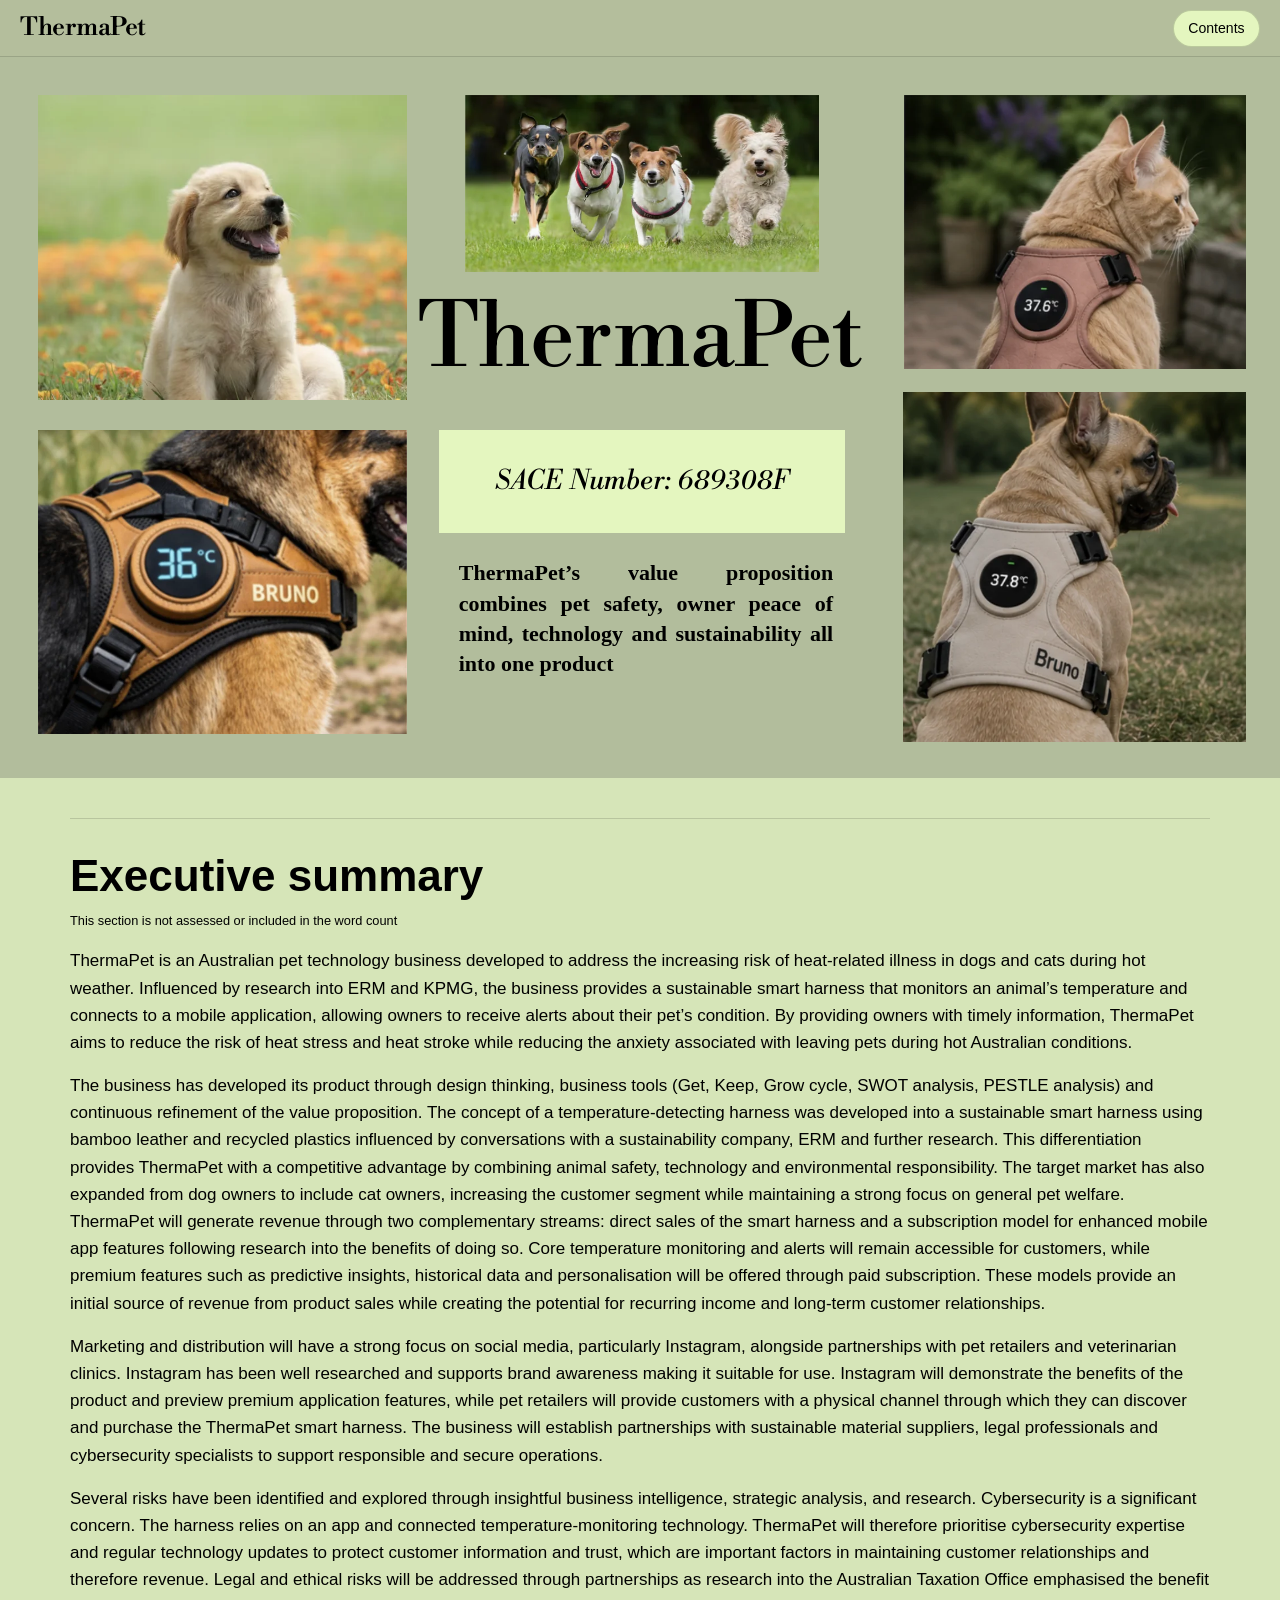
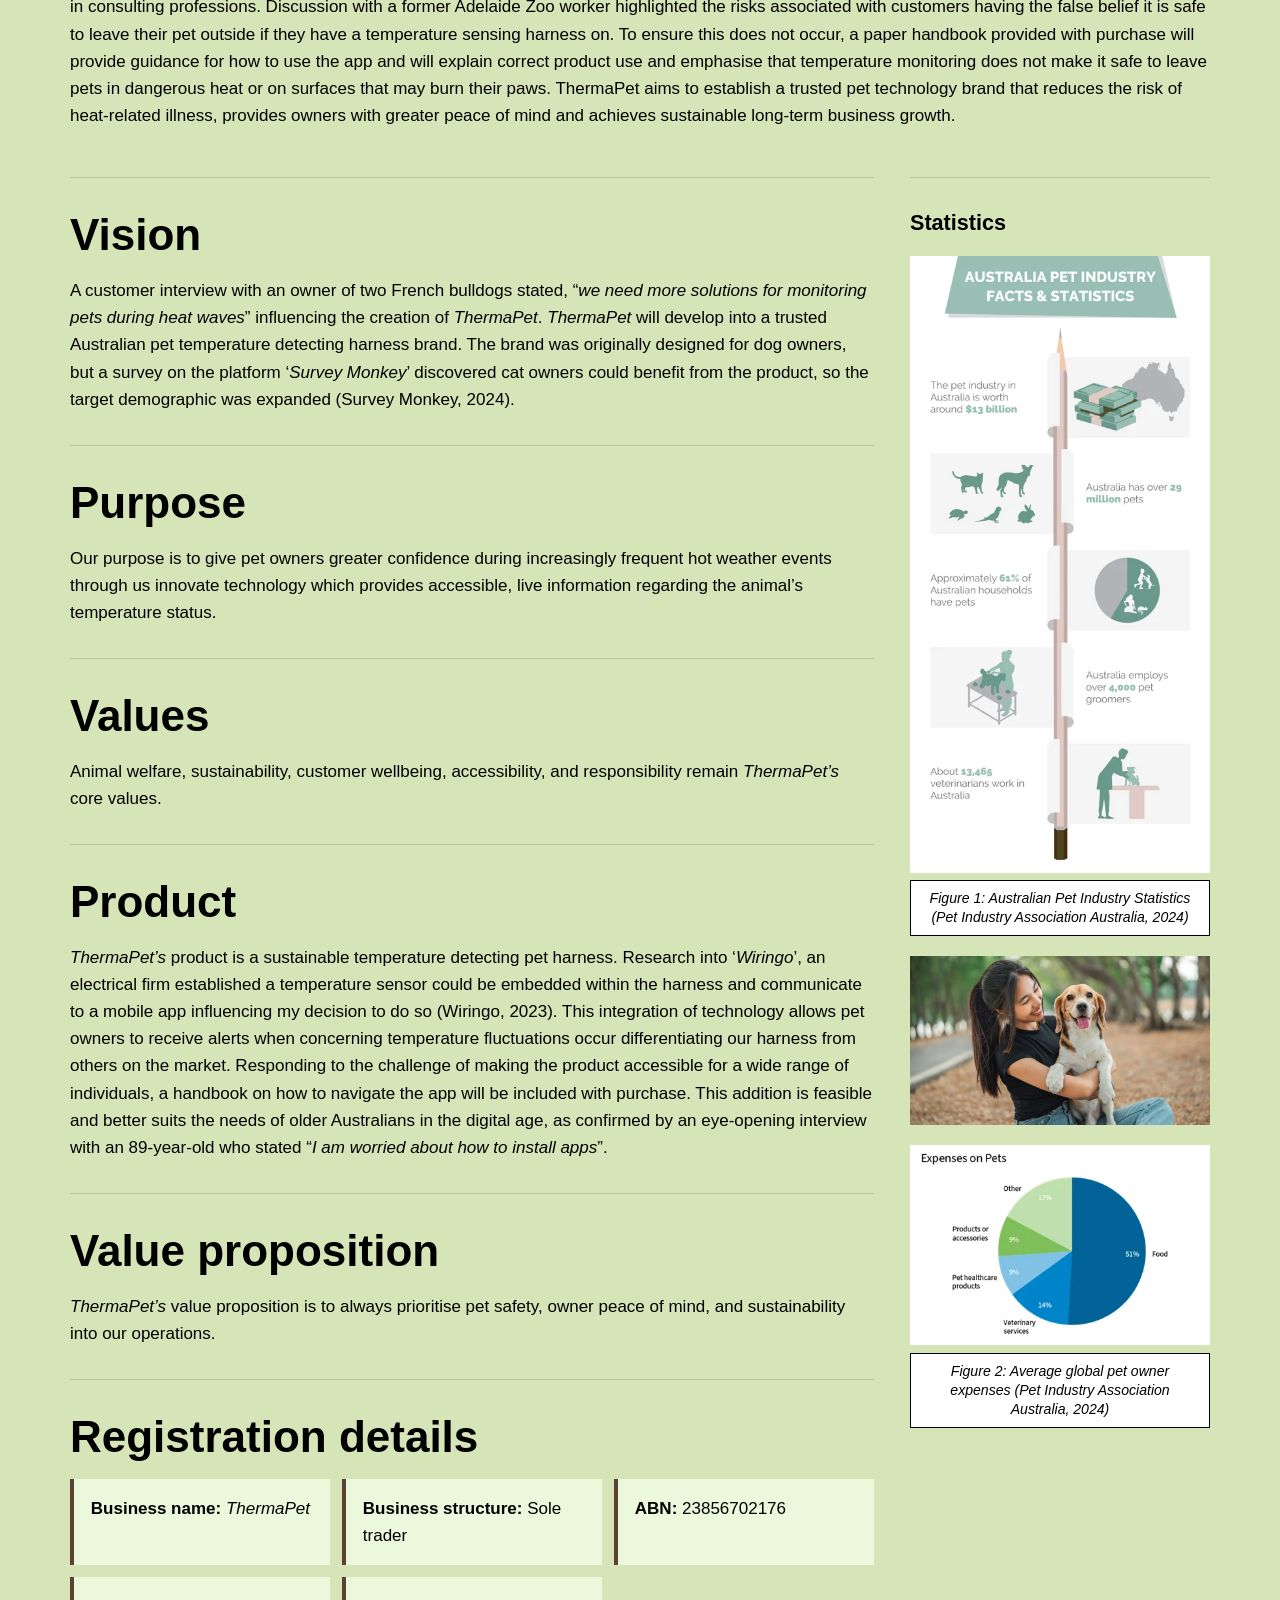
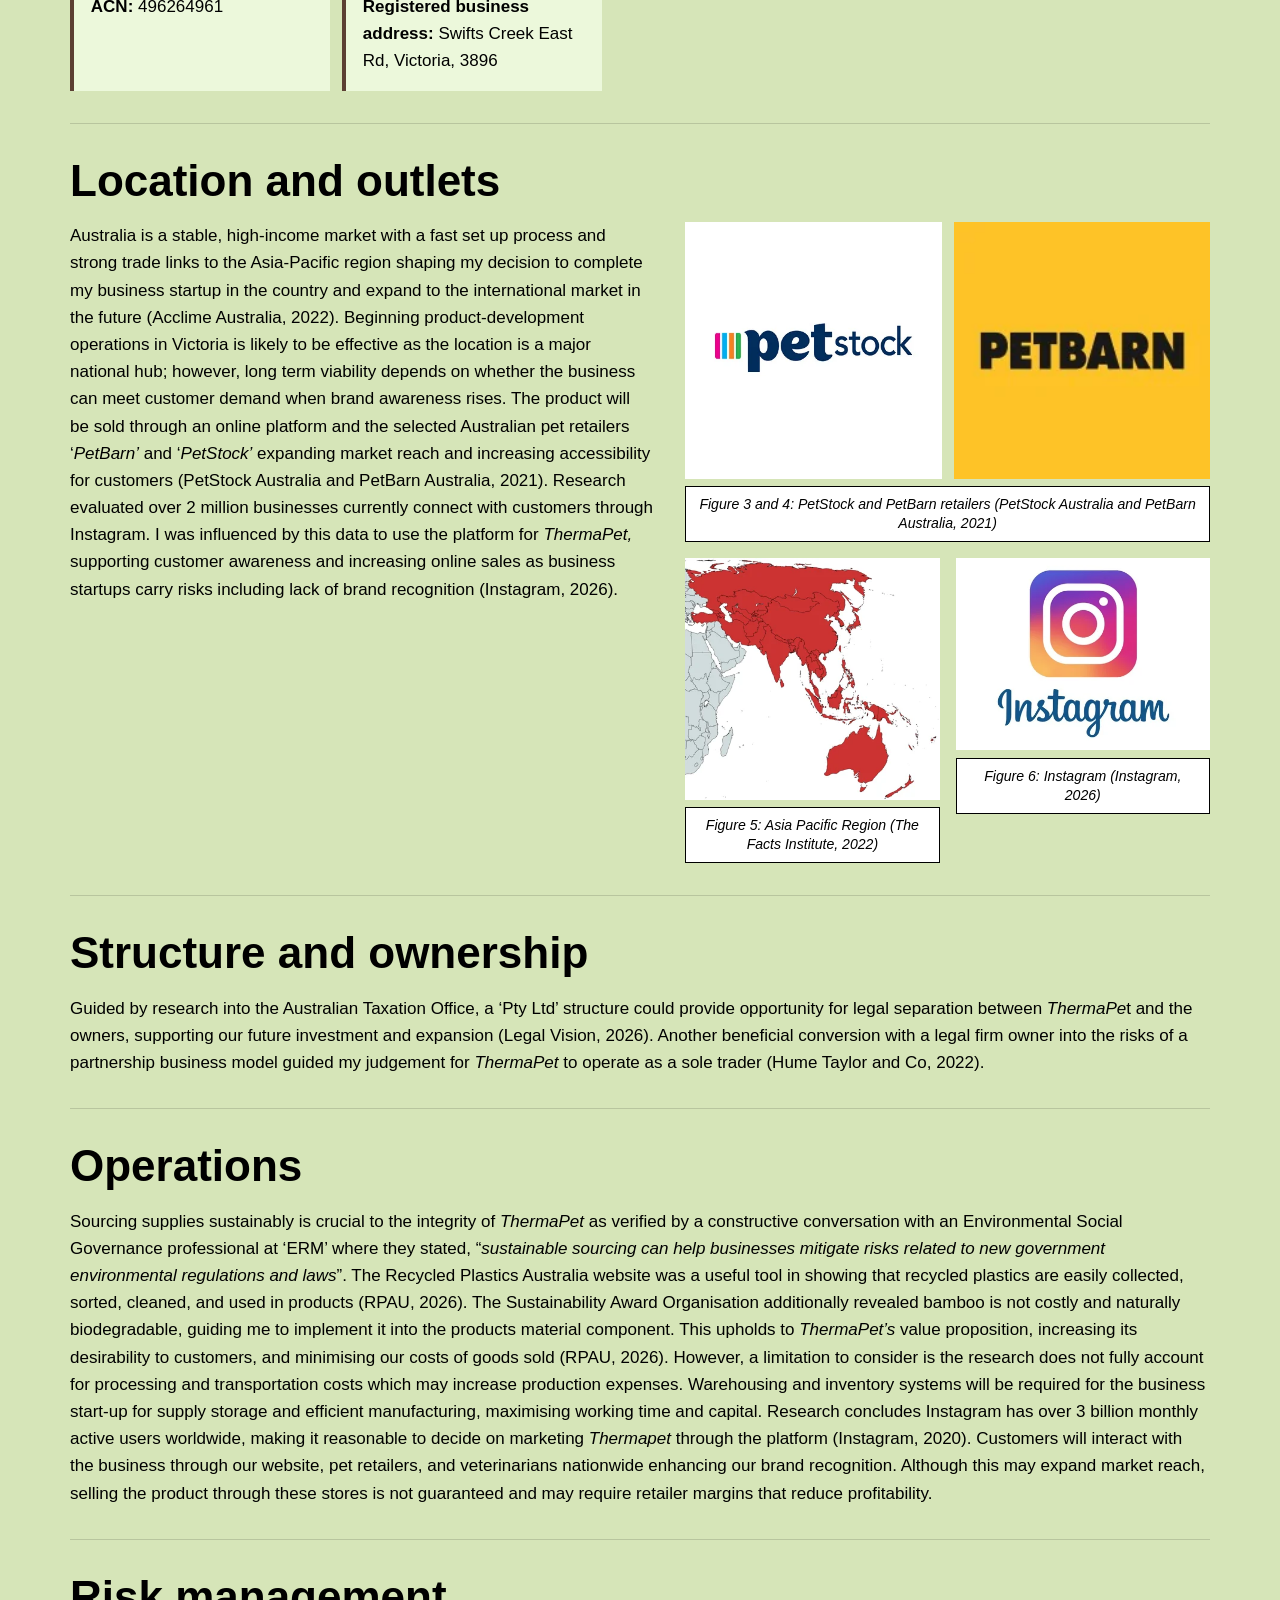
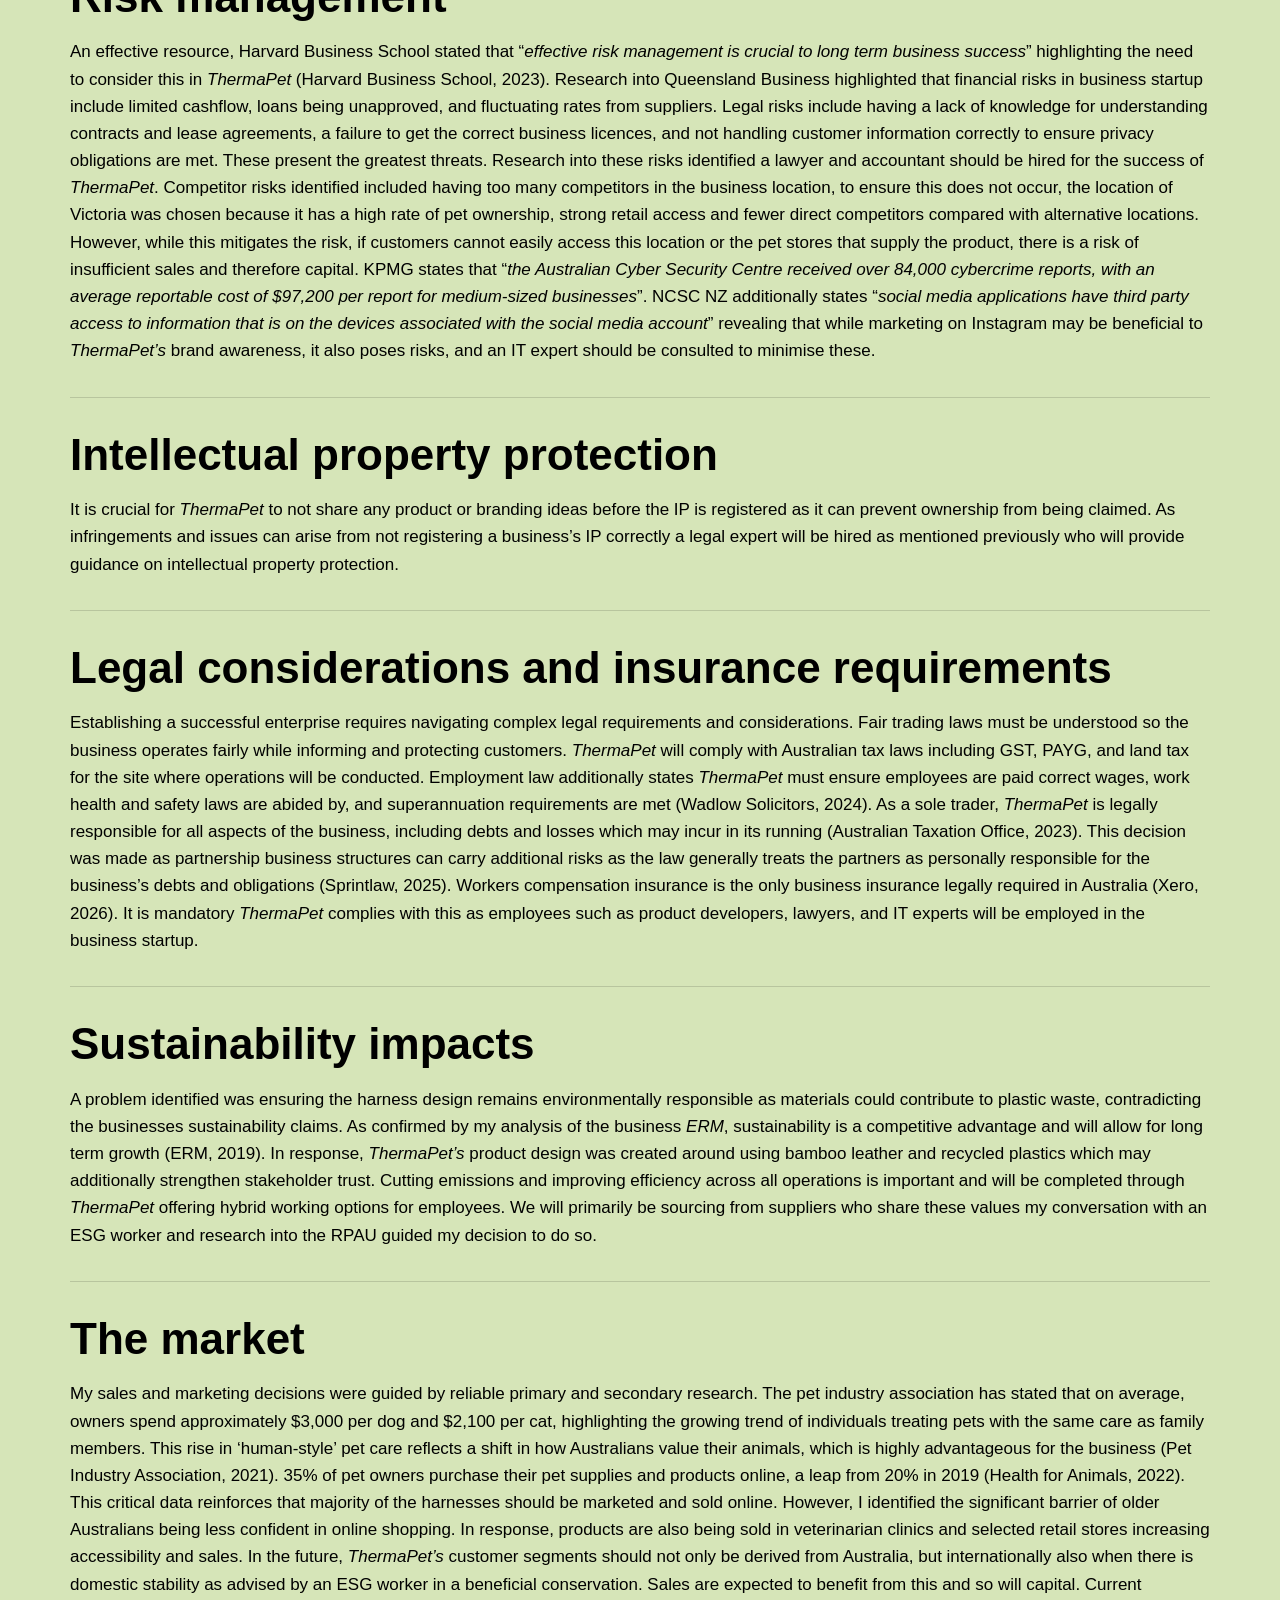
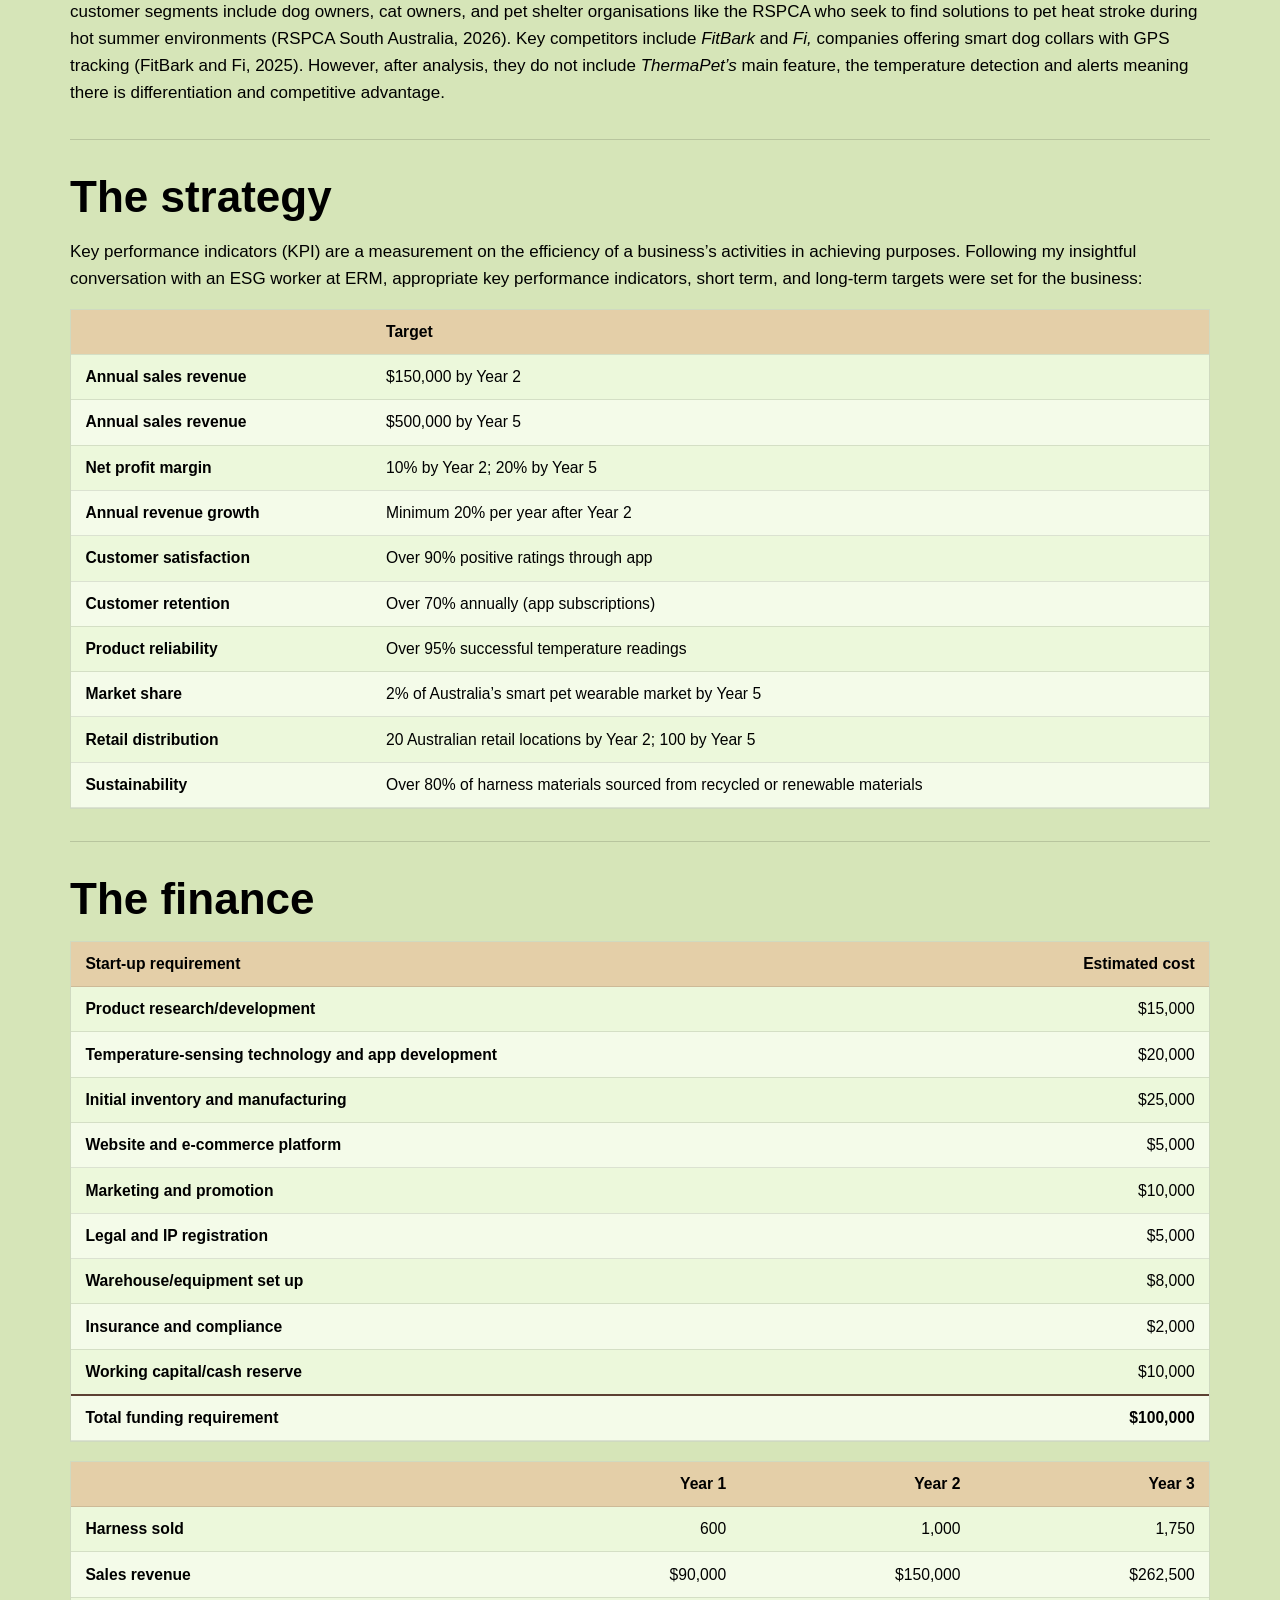
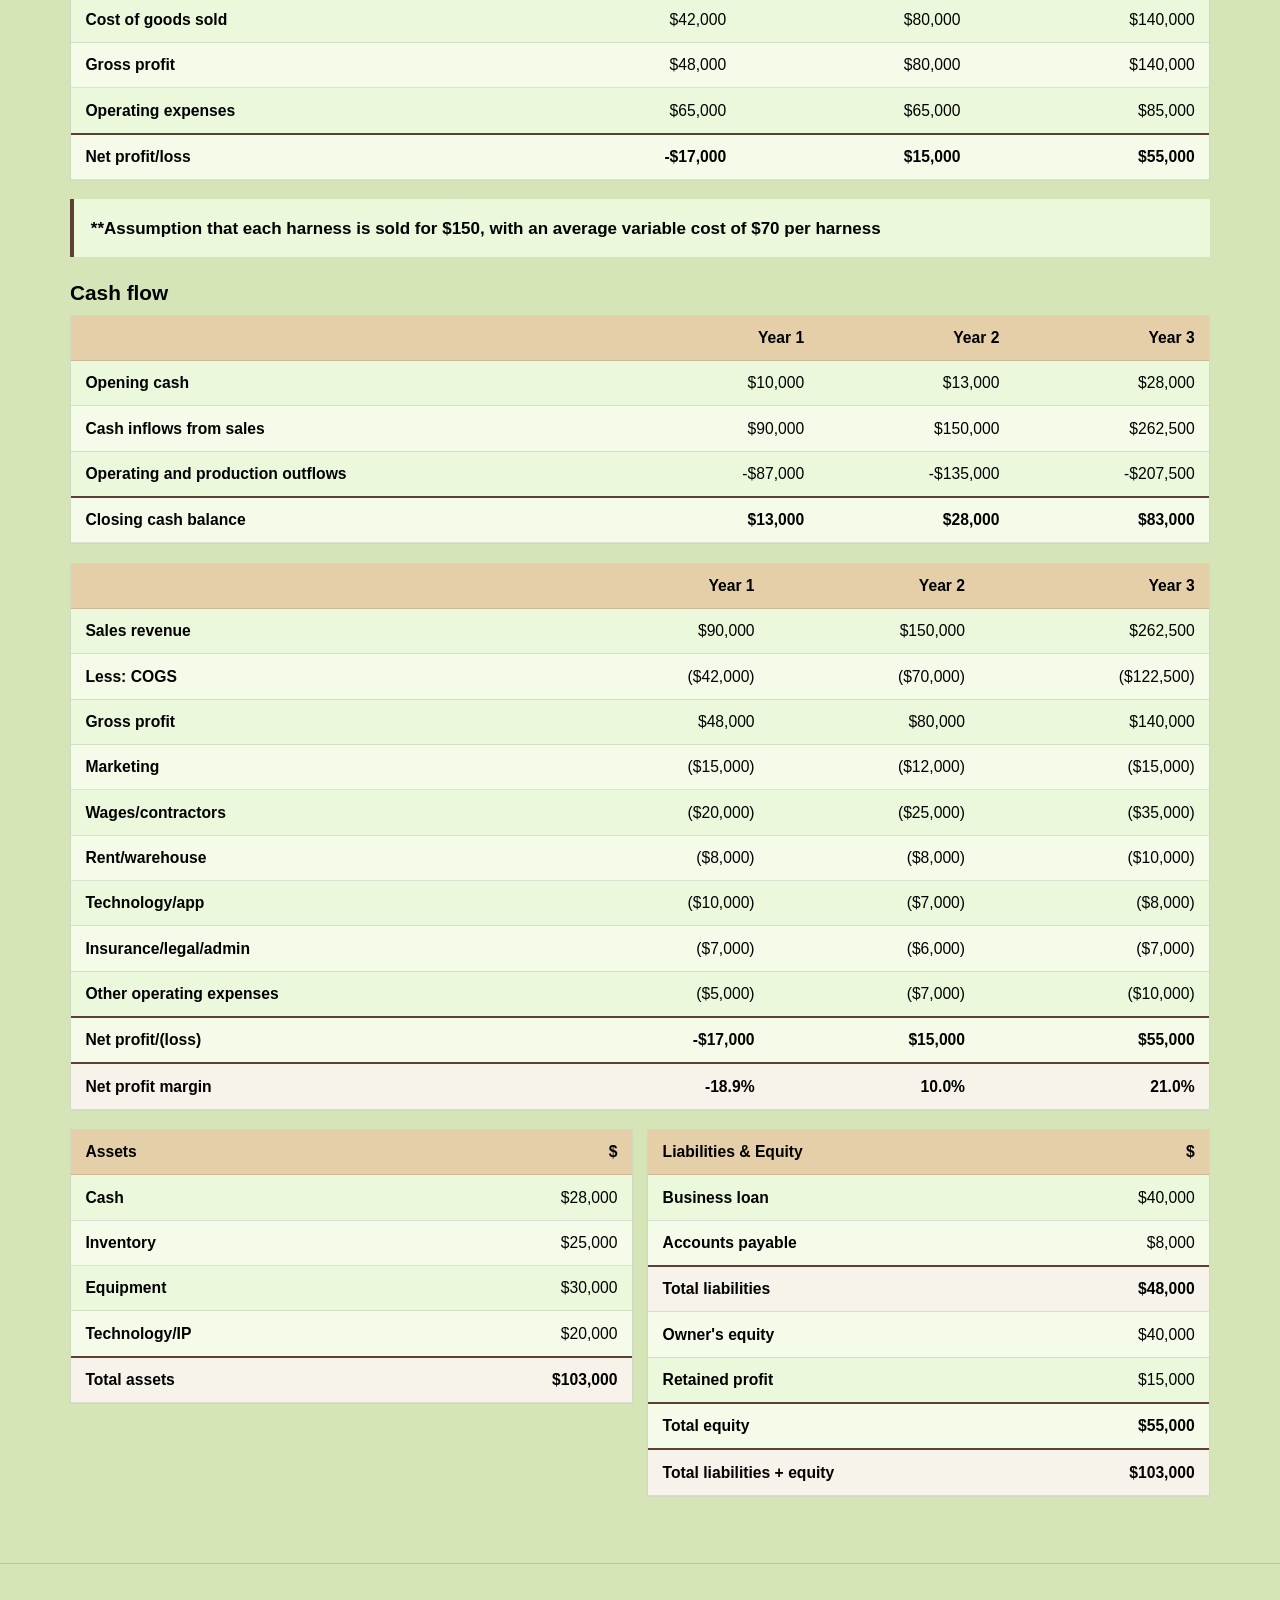
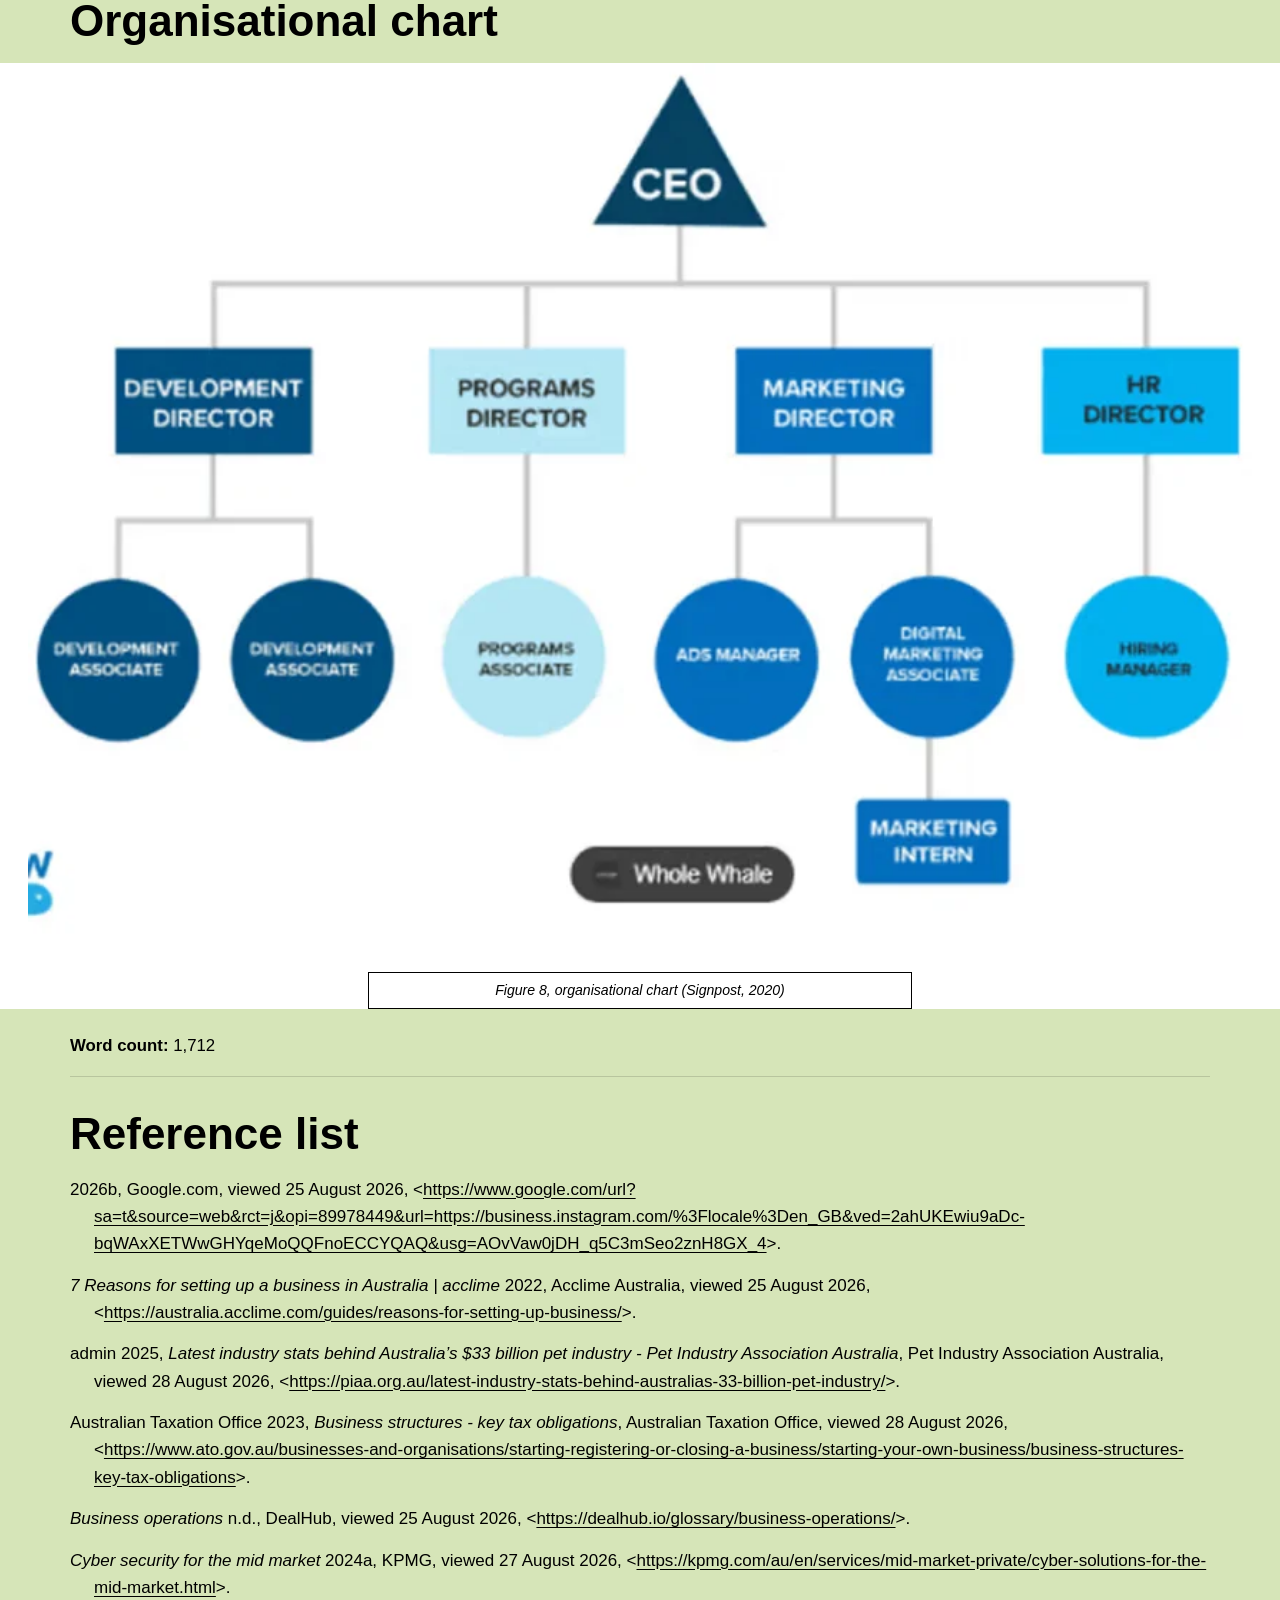
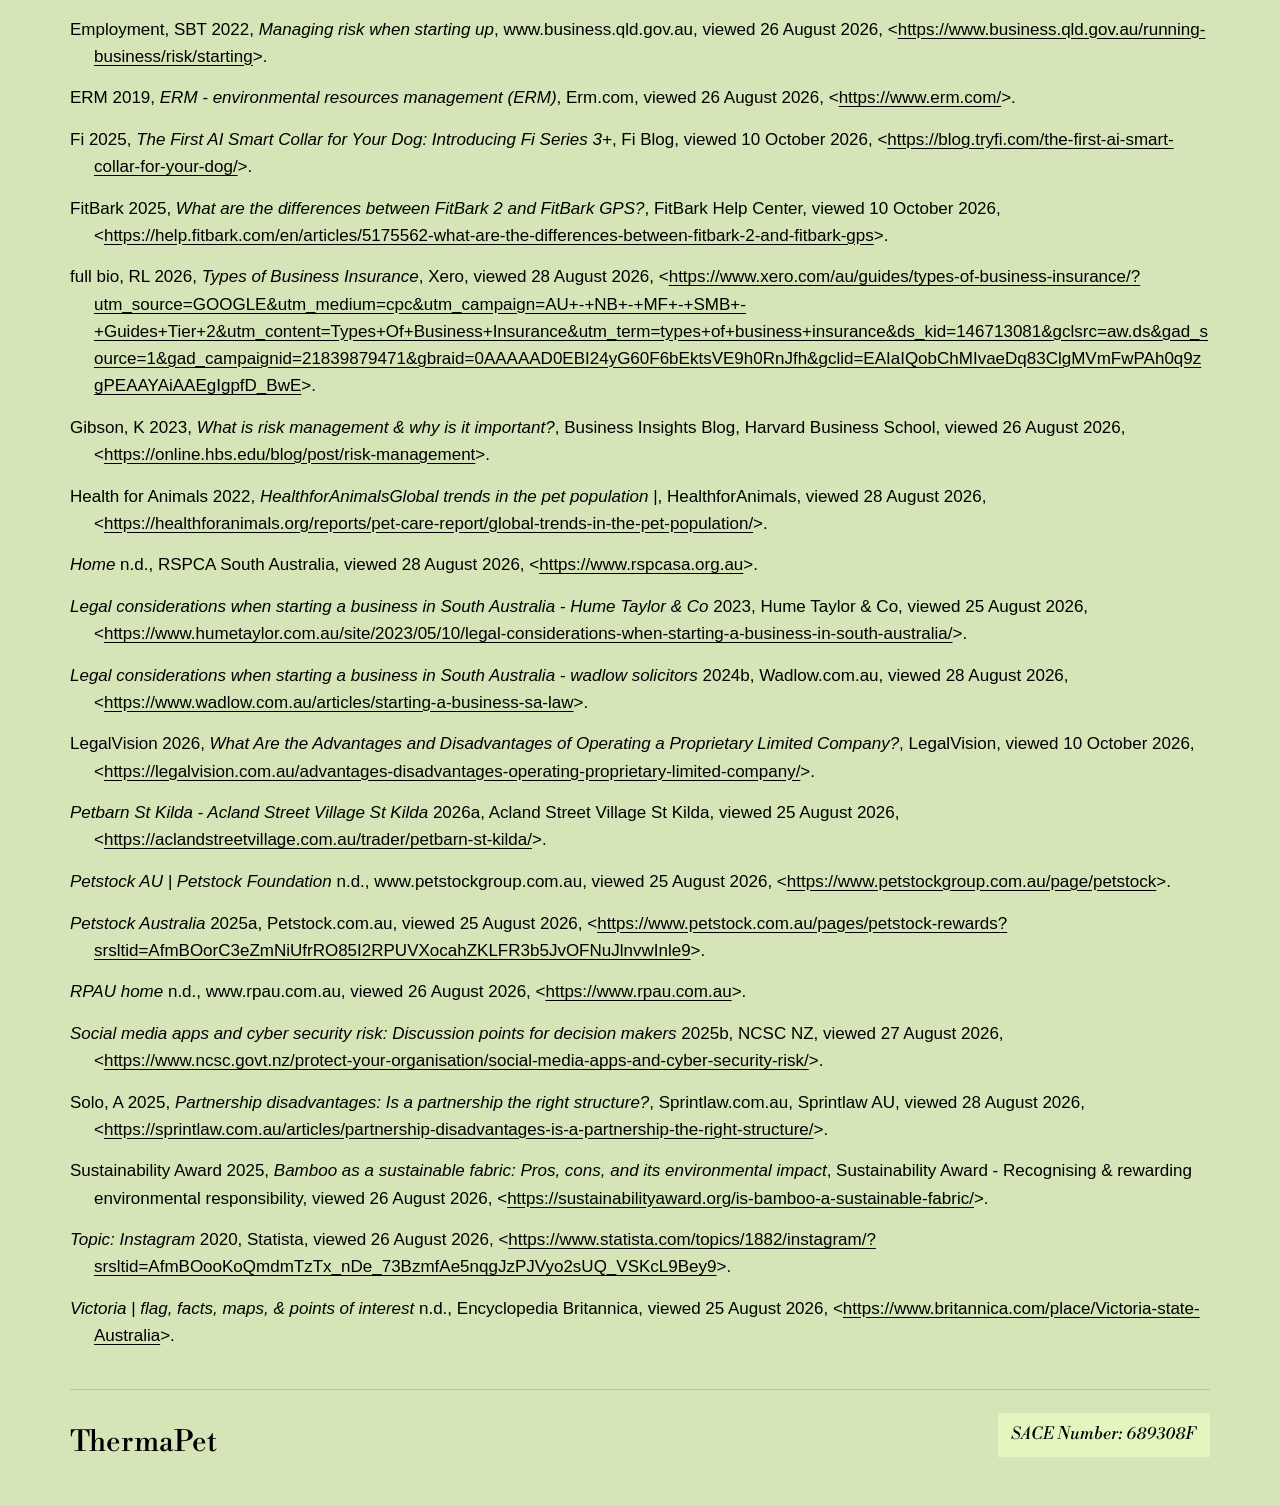
==== commit f174adf3: "ThermaPet follow-ups: org chart caption, $3,000 typo, three verified references" ====
--- a/index.html
+++ b/index.html
@@ -195,7 +195,7 @@
       <section id="the-market" aria-labelledby="the-market-title">
         <h2 id="the-market-title">The market</h2>
         <div class="prose">
-          <p>My sales and marketing decisions were guided by reliable primary and secondary research. The pet industry association has stated that on average, owners spend approximately $3,00 per dog and $2,100 per cat, highlighting the growing trend of individuals treating pets with the same care as family members. This rise in ‘human-style’ pet care reflects a shift in how Australians value their animals, which is highly advantageous for the business (Pet Industry Association, 2021). 35% of pet owners purchase their pet supplies and products online, a leap from 20% in 2019 (Health for Animals, 2022). This critical data reinforces that majority of the harnesses should be marketed and sold online. However, I identified the significant barrier of older Australians being less confident in online shopping. In response, products are also being sold in veterinarian clinics and selected retail stores increasing accessibility and sales. In the future, <em>ThermaPet’s</em> customer segments should not only be derived from Australia, but internationally also when there is domestic stability as advised by an ESG worker in a beneficial conservation. Sales are expected to benefit from this and so will capital. Current customer segments include dog owners, cat owners, and pet shelter organisations like the RSPCA who seek to find solutions to pet heat stroke during hot summer environments (RSPCA South Australia, 2026). Key competitors include <em>FitBark</em> and <em>Fi,</em> companies offering smart dog collars with GPS tracking (FitBark and Fi, 2025). However, after analysis, they do not include <em>ThermaPet’s</em> main feature, the temperature detection and alerts meaning there is differentiation and competitive advantage.</p>
+          <p>My sales and marketing decisions were guided by reliable primary and secondary research. The pet industry association has stated that on average, owners spend approximately $3,000 per dog and $2,100 per cat, highlighting the growing trend of individuals treating pets with the same care as family members. This rise in ‘human-style’ pet care reflects a shift in how Australians value their animals, which is highly advantageous for the business (Pet Industry Association, 2021). 35% of pet owners purchase their pet supplies and products online, a leap from 20% in 2019 (Health for Animals, 2022). This critical data reinforces that majority of the harnesses should be marketed and sold online. However, I identified the significant barrier of older Australians being less confident in online shopping. In response, products are also being sold in veterinarian clinics and selected retail stores increasing accessibility and sales. In the future, <em>ThermaPet’s</em> customer segments should not only be derived from Australia, but internationally also when there is domestic stability as advised by an ESG worker in a beneficial conservation. Sales are expected to benefit from this and so will capital. Current customer segments include dog owners, cat owners, and pet shelter organisations like the RSPCA who seek to find solutions to pet heat stroke during hot summer environments (RSPCA South Australia, 2026). Key competitors include <em>FitBark</em> and <em>Fi,</em> companies offering smart dog collars with GPS tracking (FitBark and Fi, 2025). However, after analysis, they do not include <em>ThermaPet’s</em> main feature, the temperature detection and alerts meaning there is differentiation and competitive advantage.</p>
         </div>
       </section>
       <section id="the-strategy" aria-labelledby="the-strategy-title">
@@ -321,6 +321,7 @@
     <h2 id="organisational-chart-title">Organisational chart</h2>
     <figure class="org-frame">
       <img src="images/organisational-chart-2026.webp" alt="Organisational chart: CEO at the top; Development Director with two Development Associates; Programs Director with a Programs Associate; Marketing Director with an Ads Manager and a Digital Marketing Associate, who oversees a Marketing Intern; HR Director with a Hiring Manager" width="855" height="629" loading="lazy" decoding="async">
+      <figcaption><em>Figure 8, organisational chart (Signpost, 2020)</em></figcaption>
     </figure>
   </section>
 
@@ -337,12 +338,15 @@
           <li><em>Cyber security for the mid market</em> 2024a, KPMG, viewed 27 August 2026, &lt;<a href="https://kpmg.com/au/en/services/mid-market-private/cyber-solutions-for-the-mid-market.html">https://kpmg.com/au/en/services/mid-market-private/cyber-solutions-for-the-mid-market.html</a>&gt;.</li>
           <li>Employment, SBT 2022, <em>Managing risk when starting up</em>, www.business.qld.gov.au, viewed 26 August 2026, &lt;<a href="https://www.business.qld.gov.au/running-business/risk/starting">https://www.business.qld.gov.au/running-business/risk/starting</a>&gt;.</li>
           <li>ERM 2019, <em>ERM - environmental resources management (ERM)</em>, Erm.com, viewed 26 August 2026, &lt;<a href="https://www.erm.com/">https://www.erm.com/</a>&gt;.</li>
+          <li>Fi 2025, <em>The First AI Smart Collar for Your Dog: Introducing Fi Series 3+</em>, Fi Blog, viewed 10 October 2026, &lt;<a href="https://blog.tryfi.com/the-first-ai-smart-collar-for-your-dog/">https://blog.tryfi.com/the-first-ai-smart-collar-for-your-dog/</a>&gt;.</li>
+          <li>FitBark 2025, <em>What are the differences between FitBark 2 and FitBark GPS?</em>, FitBark Help Center, viewed 10 October 2026, &lt;<a href="https://help.fitbark.com/en/articles/5175562-what-are-the-differences-between-fitbark-2-and-fitbark-gps">https://help.fitbark.com/en/articles/5175562-what-are-the-differences-between-fitbark-2-and-fitbark-gps</a>&gt;.</li>
           <li>full bio, RL 2026, <em>Types of Business Insurance</em>, Xero, viewed 28 August 2026, &lt;<a href="https://www.xero.com/au/guides/types-of-business-insurance/?utm_source=GOOGLE&amp;utm_medium=cpc&amp;utm_campaign=AU+-+NB+-+MF+-+SMB+-+Guides+Tier+2&amp;utm_content=Types+Of+Business+Insurance&amp;utm_term=types+of+business+insurance&amp;ds_kid=146713081&amp;gclsrc=aw.ds&amp;gad_source=1&amp;gad_campaignid=21839879471&amp;gbraid=0AAAAAD0EBI24yG60F6bEktsVE9h0RnJfh&amp;gclid=EAIaIQobChMIvaeDq83ClgMVmFwPAh0q9zgPEAAYAiAAEgIgpfD_BwE">https://www.xero.com/au/guides/types-of-business-insurance/?utm_source=GOOGLE&amp;utm_medium=cpc&amp;utm_campaign=AU+-+NB+-+MF+-+SMB+-+Guides+Tier+2&amp;utm_content=Types+Of+Business+Insurance&amp;utm_term=types+of+business+insurance&amp;ds_kid=146713081&amp;gclsrc=aw.ds&amp;gad_source=1&amp;gad_campaignid=21839879471&amp;gbraid=0AAAAAD0EBI24yG60F6bEktsVE9h0RnJfh&amp;gclid=EAIaIQobChMIvaeDq83ClgMVmFwPAh0q9zgPEAAYAiAAEgIgpfD_BwE</a>&gt;.</li>
           <li>Gibson, K 2023, <em>What is risk management &amp; why is it important?</em>, Business Insights Blog, Harvard Business School, viewed 26 August 2026, &lt;<a href="https://online.hbs.edu/blog/post/risk-management">https://online.hbs.edu/blog/post/risk-management</a>&gt;.</li>
           <li>Health for Animals 2022, <em>HealthforAnimalsGlobal trends in the pet population |</em>, HealthforAnimals, viewed 28 August 2026, &lt;<a href="https://healthforanimals.org/reports/pet-care-report/global-trends-in-the-pet-population/">https://healthforanimals.org/reports/pet-care-report/global-trends-in-the-pet-population/</a>&gt;.</li>
           <li><em>Home</em> n.d., RSPCA South Australia, viewed 28 August 2026, &lt;<a href="https://www.rspcasa.org.au">https://www.rspcasa.org.au</a>&gt;.</li>
           <li><em>Legal considerations when starting a business in South Australia - Hume Taylor &amp; Co</em> 2023, Hume Taylor &amp; Co, viewed 25 August 2026, &lt;<a href="https://www.humetaylor.com.au/site/2023/05/10/legal-considerations-when-starting-a-business-in-south-australia/">https://www.humetaylor.com.au/site/2023/05/10/legal-considerations-when-starting-a-business-in-south-australia/</a>&gt;.</li>
           <li><em>Legal considerations when starting a business in South Australia - wadlow solicitors</em> 2024b, Wadlow.com.au, viewed 28 August 2026, &lt;<a href="https://www.wadlow.com.au/articles/starting-a-business-sa-law">https://www.wadlow.com.au/articles/starting-a-business-sa-law</a>&gt;.</li>
+          <li>LegalVision 2026, <em>What Are the Advantages and Disadvantages of Operating a Proprietary Limited Company?</em>, LegalVision, viewed 10 October 2026, &lt;<a href="https://legalvision.com.au/advantages-disadvantages-operating-proprietary-limited-company/">https://legalvision.com.au/advantages-disadvantages-operating-proprietary-limited-company/</a>&gt;.</li>
           <li><em>Petbarn St Kilda - Acland Street Village St Kilda</em> 2026a, Acland Street Village St Kilda, viewed 25 August 2026, &lt;<a href="https://aclandstreetvillage.com.au/trader/petbarn-st-kilda/">https://aclandstreetvillage.com.au/trader/petbarn-st-kilda/</a>&gt;.</li>
           <li><em>Petstock AU | Petstock Foundation</em> n.d., www.petstockgroup.com.au, viewed 25 August 2026, &lt;<a href="https://www.petstockgroup.com.au/page/petstock">https://www.petstockgroup.com.au/page/petstock</a>&gt;.</li>
           <li><em>Petstock Australia</em> 2025a, Petstock.com.au, viewed 25 August 2026, &lt;<a href="https://www.petstock.com.au/pages/petstock-rewards?srsltid=AfmBOorC3eZmNiUfrRO85I2RPUVXocahZKLFR3b5JvOFNuJlnvwInle9">https://www.petstock.com.au/pages/petstock-rewards?srsltid=AfmBOorC3eZmNiUfrRO85I2RPUVXocahZKLFR3b5JvOFNuJlnvwInle9</a>&gt;.</li>
--- a/css/styles.css
+++ b/css/styles.css
@@ -138,6 +138,7 @@
   height: 100%;
   object-fit: cover;
   object-position: center;
+  background: var(--cover-bg);
 }
 
 /* Positions measured from the cover design (1381 x 777) */
@@ -397,6 +398,11 @@
 .org-frame {
   width: 100%;
   background: #fff;
+}
+
+.org-frame figcaption {
+  max-width: 34rem;
+  margin: 0.6rem auto 0;
 }
 
 .org-frame img {
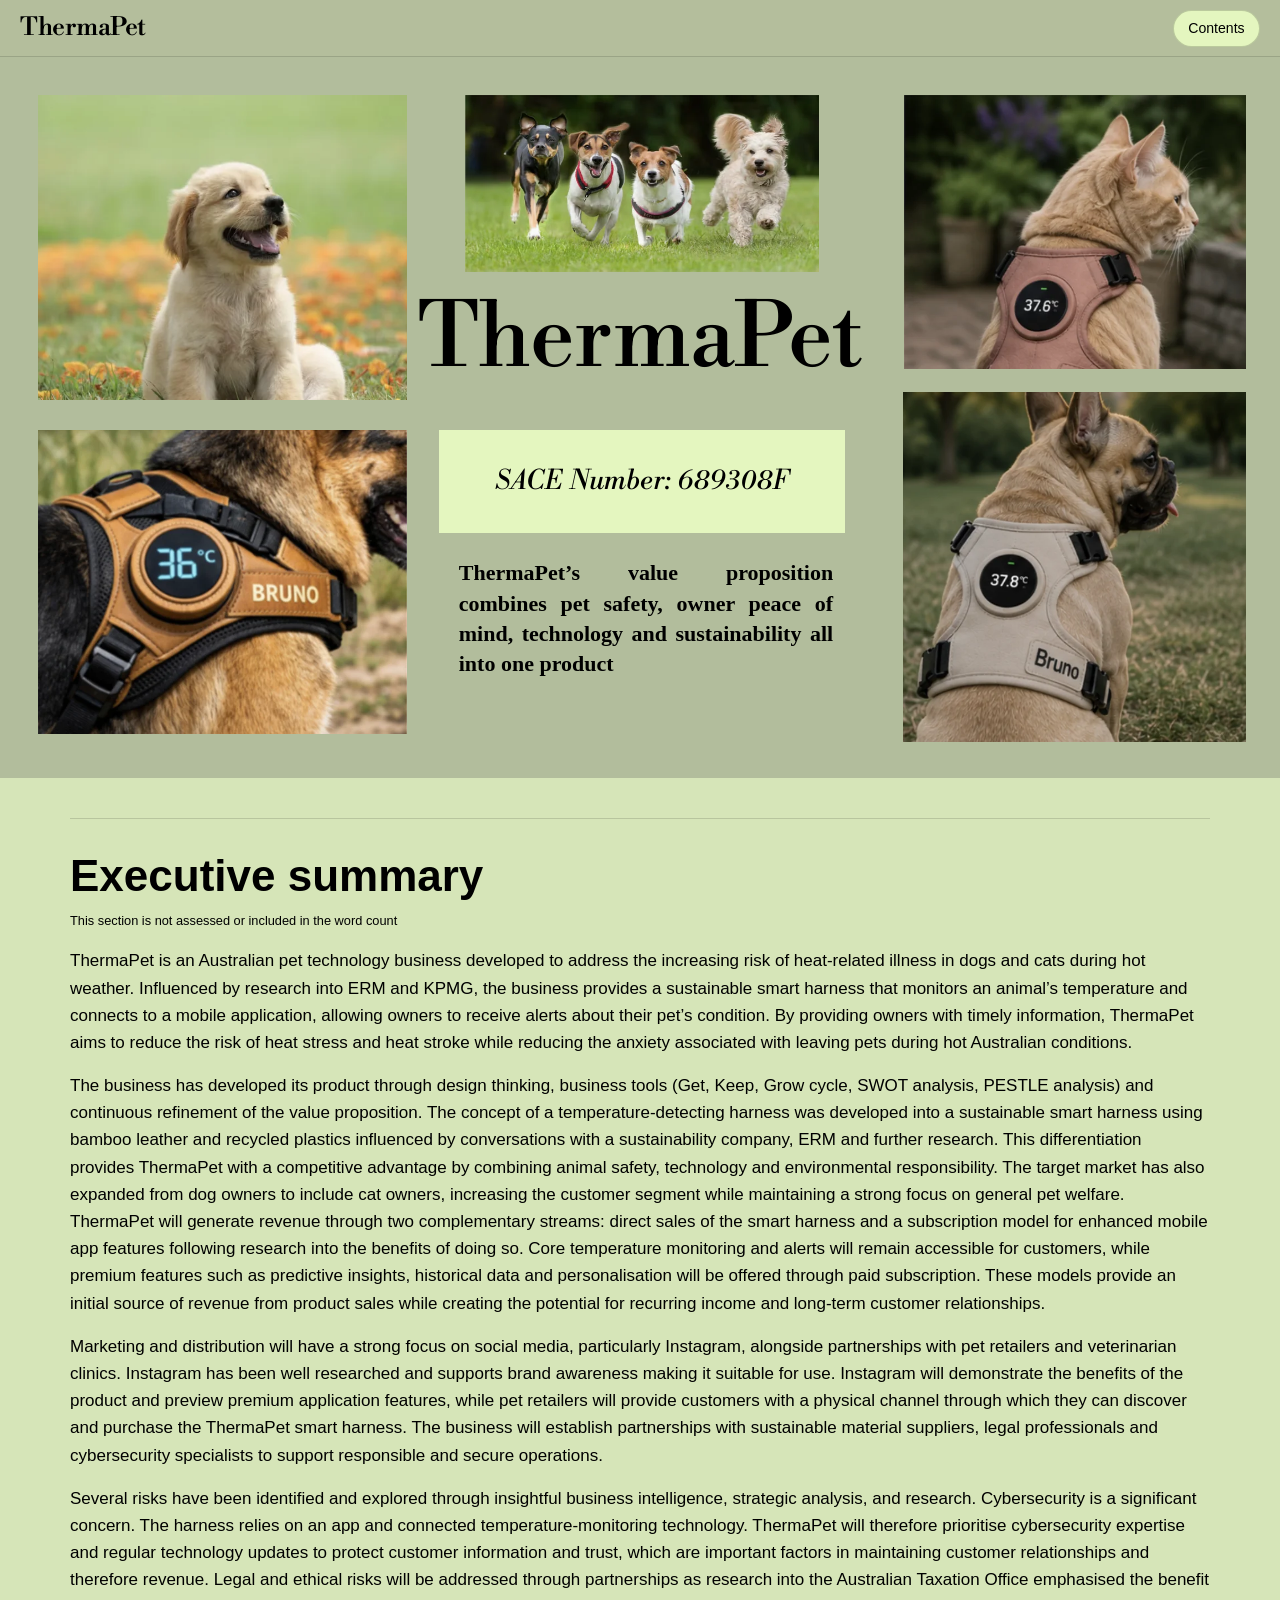
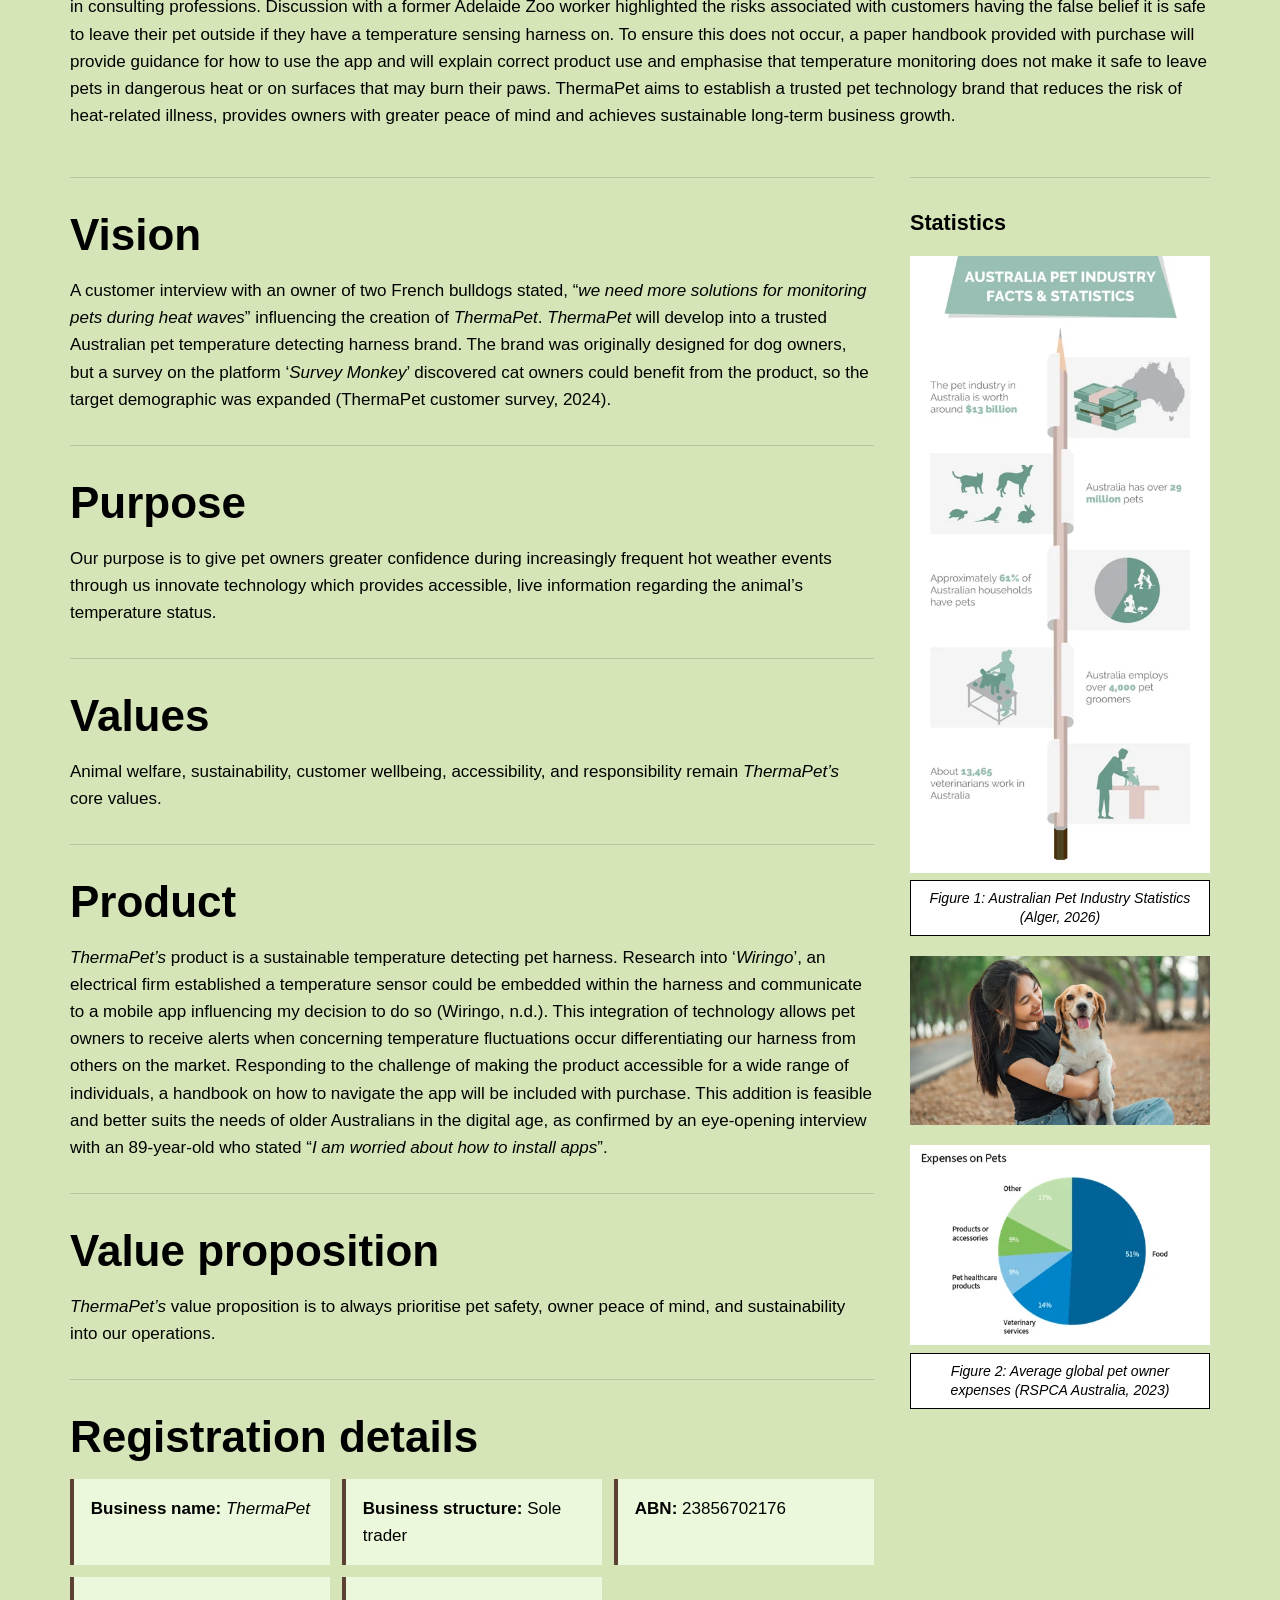
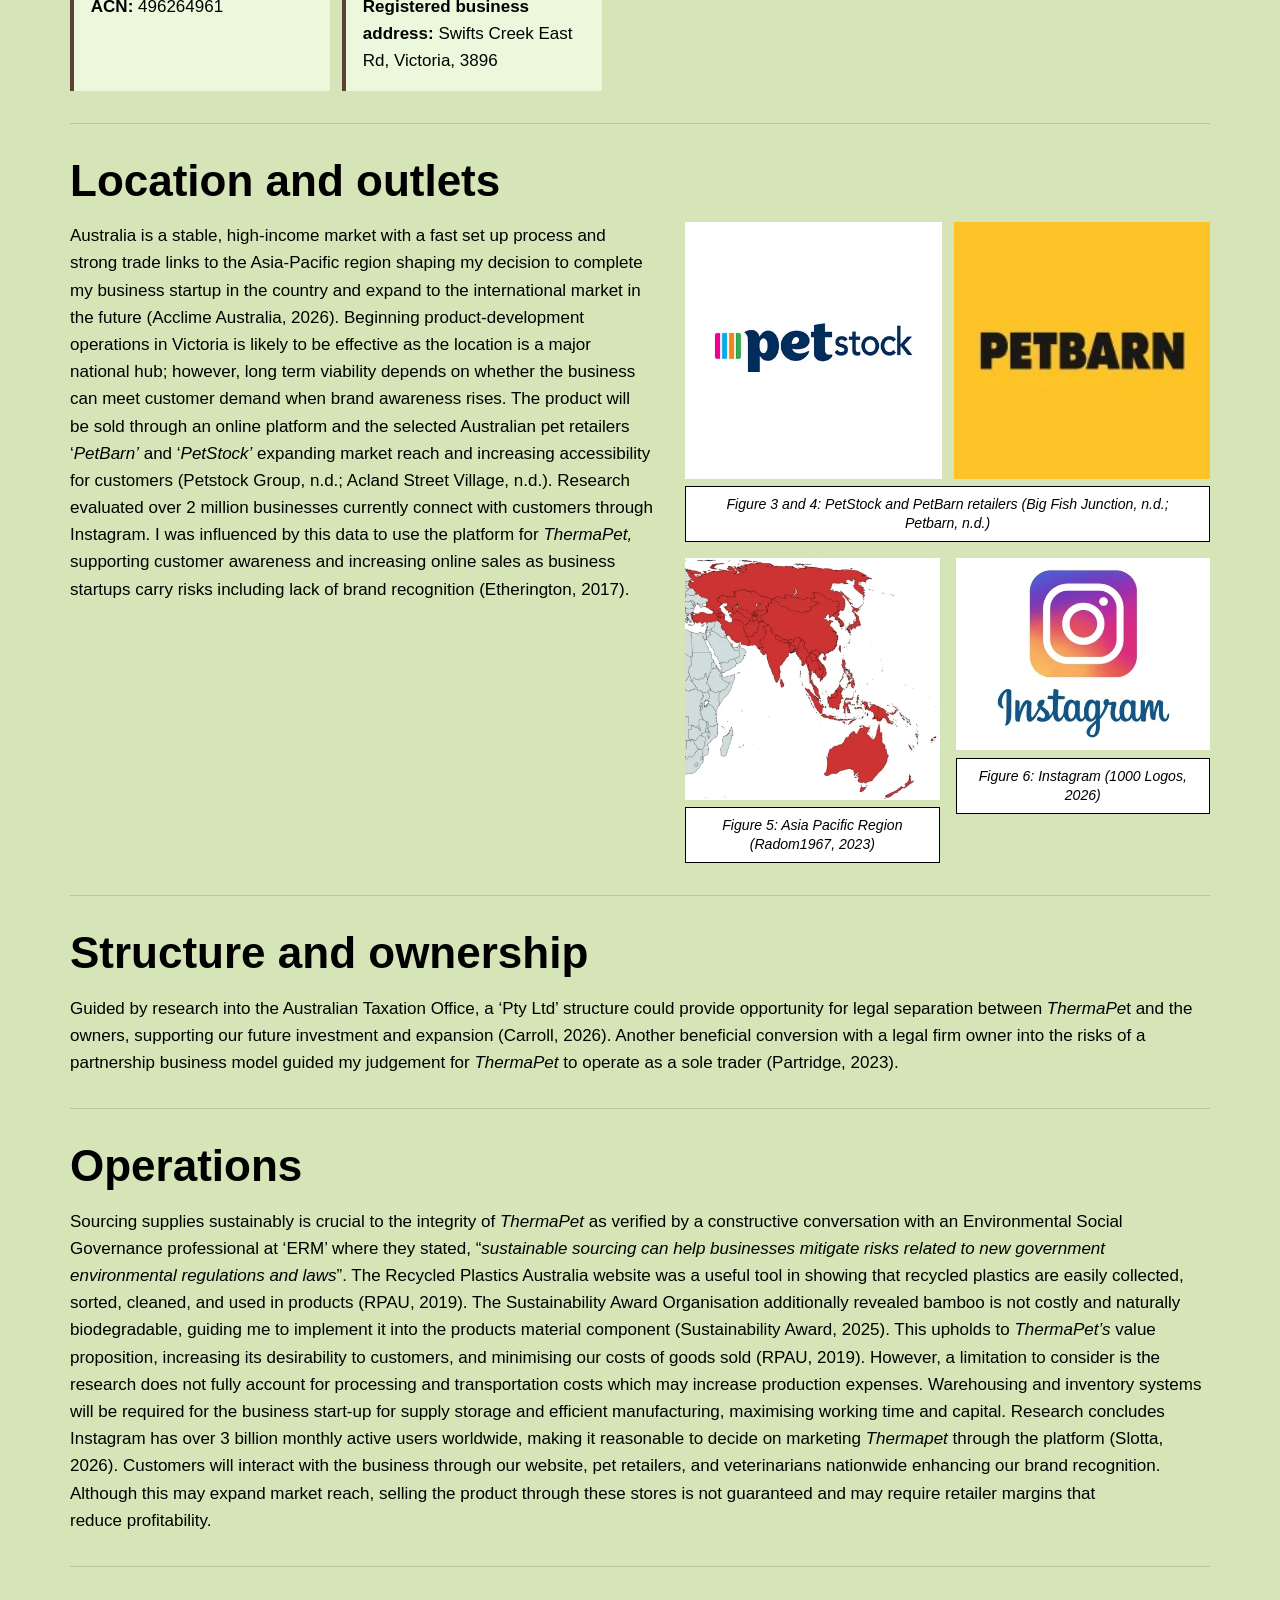
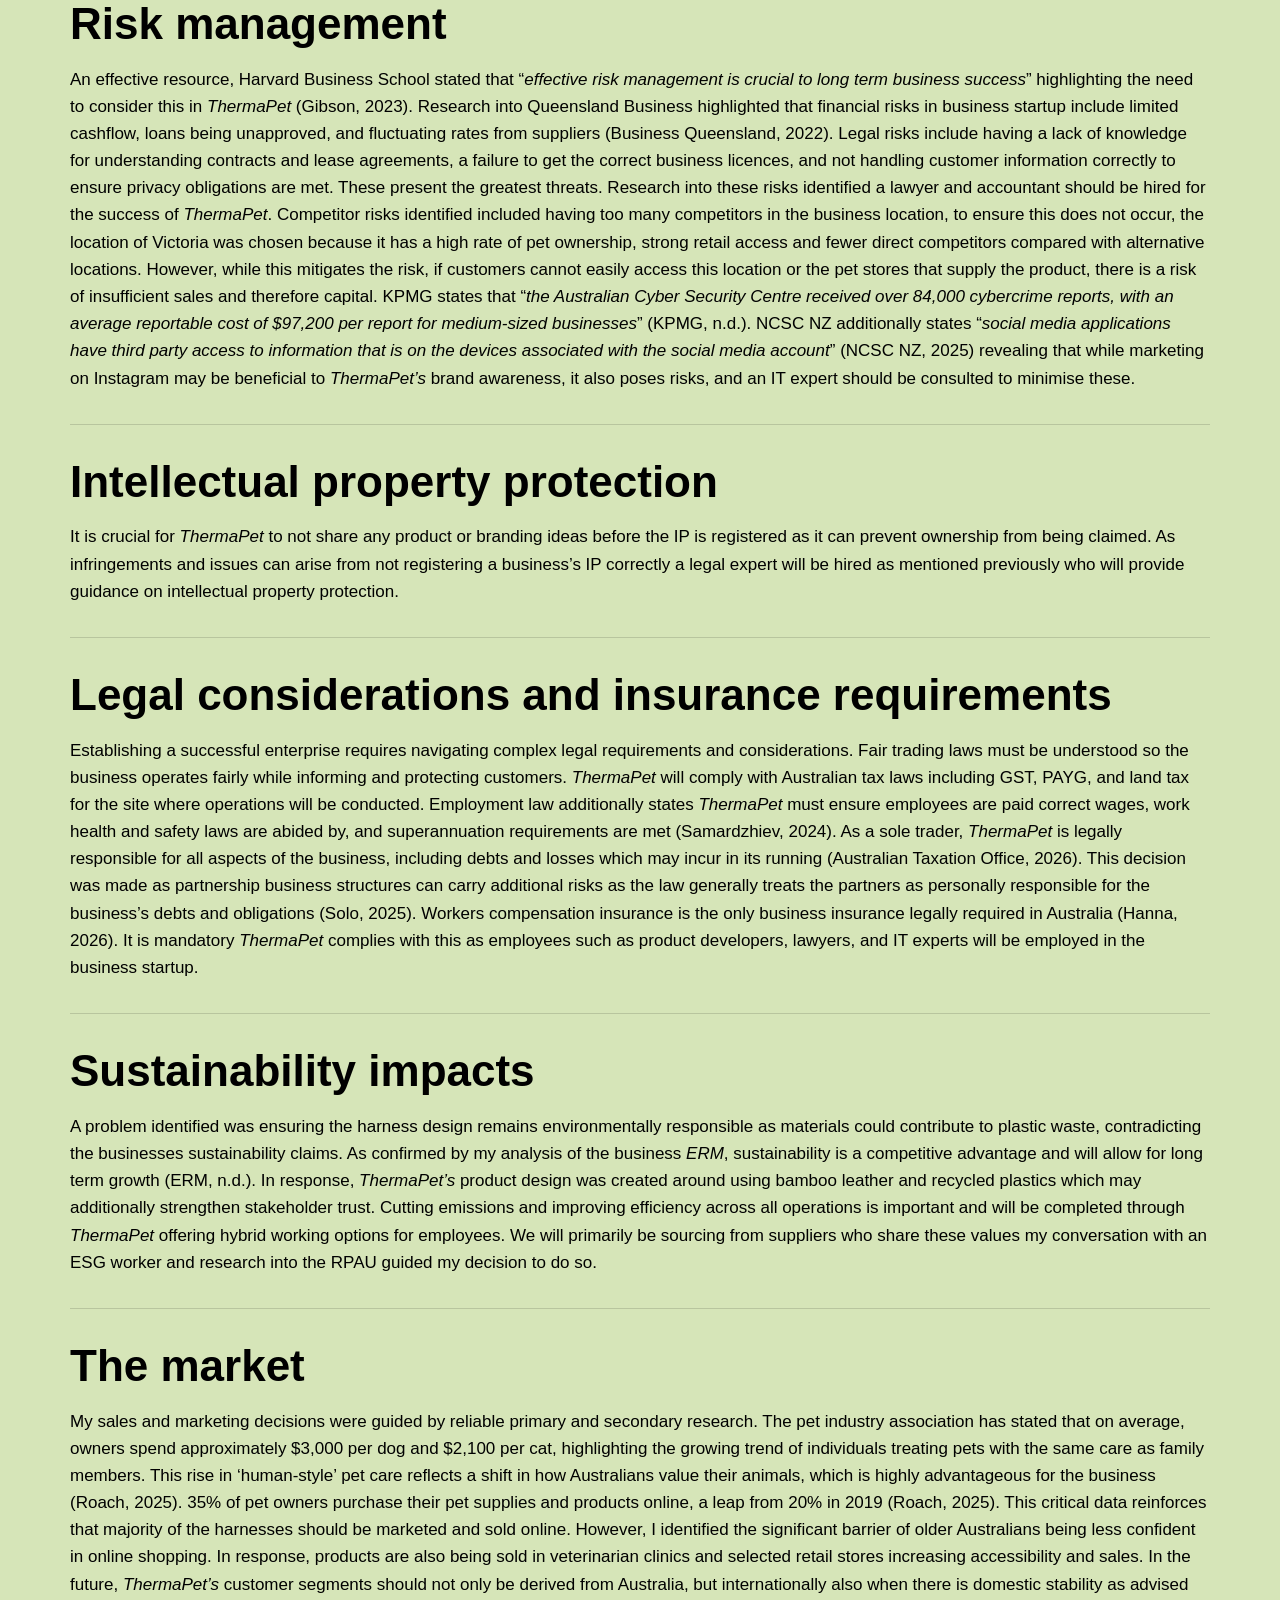
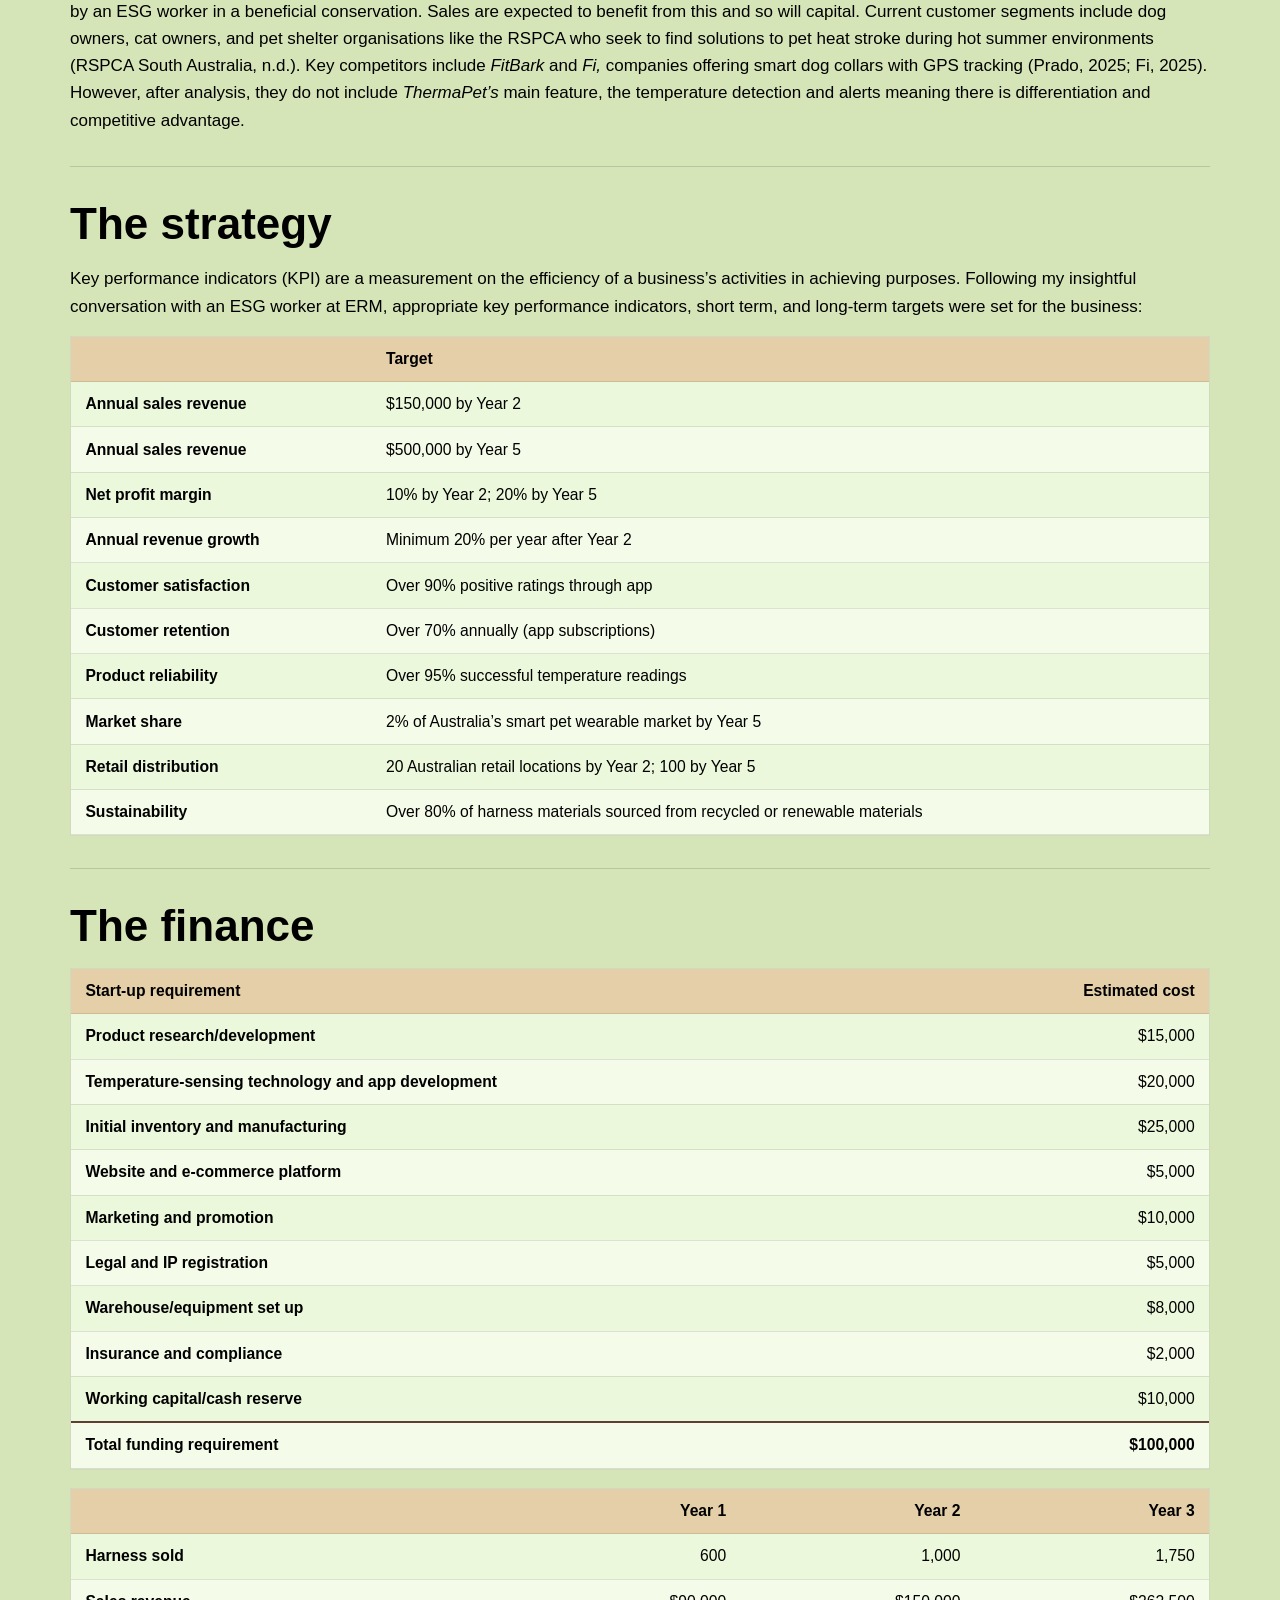
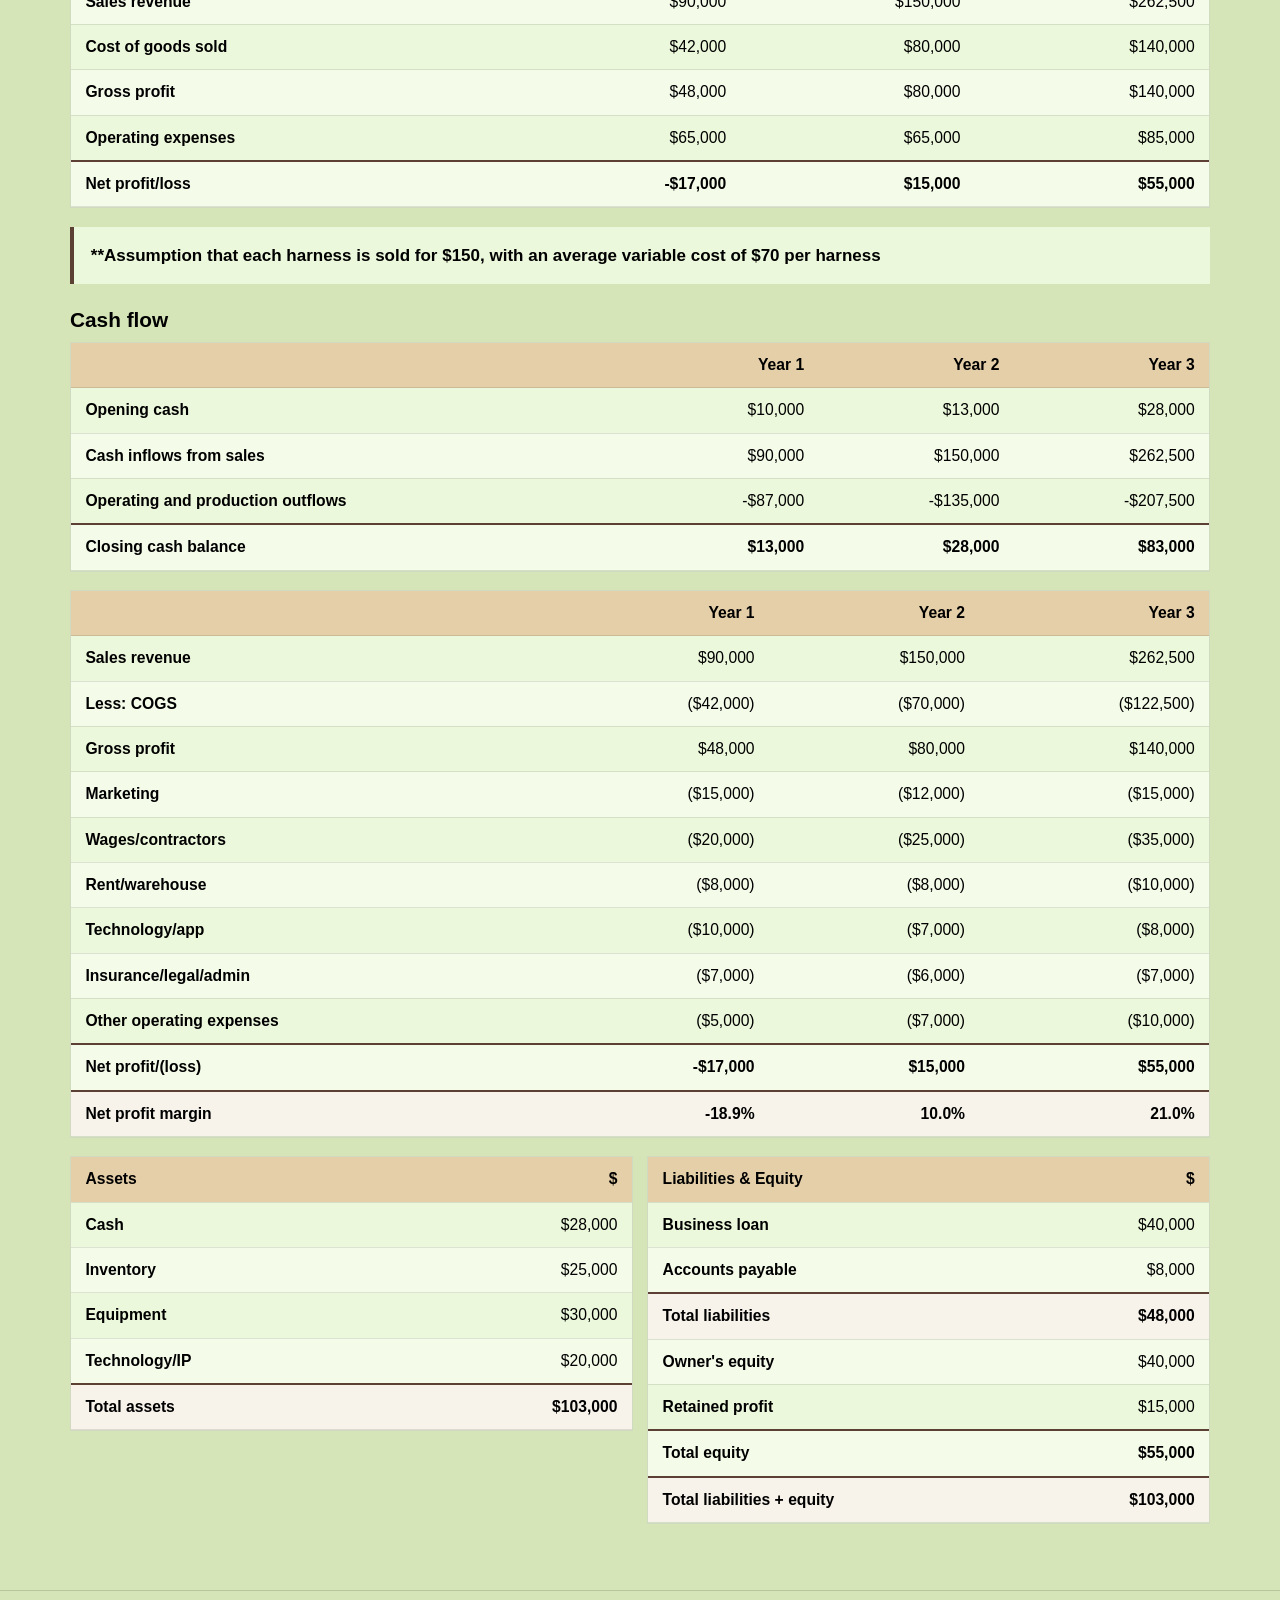
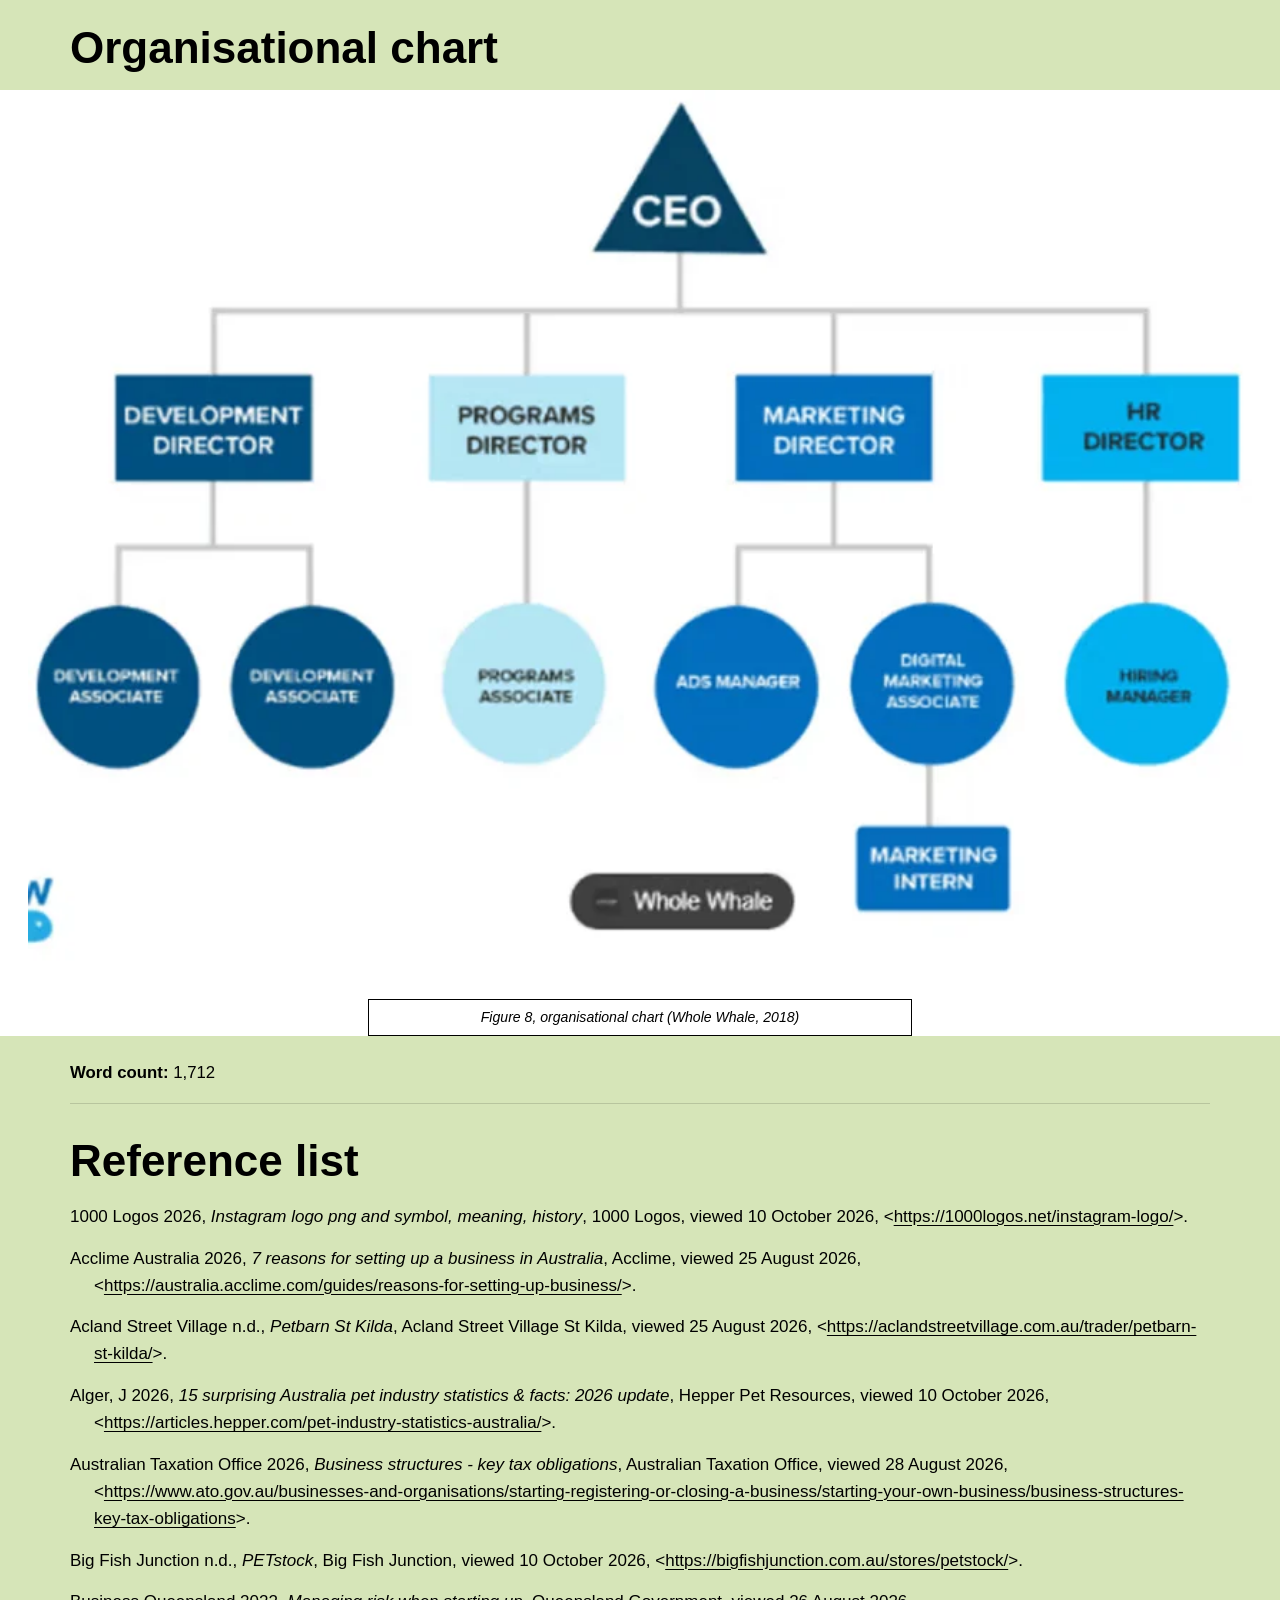
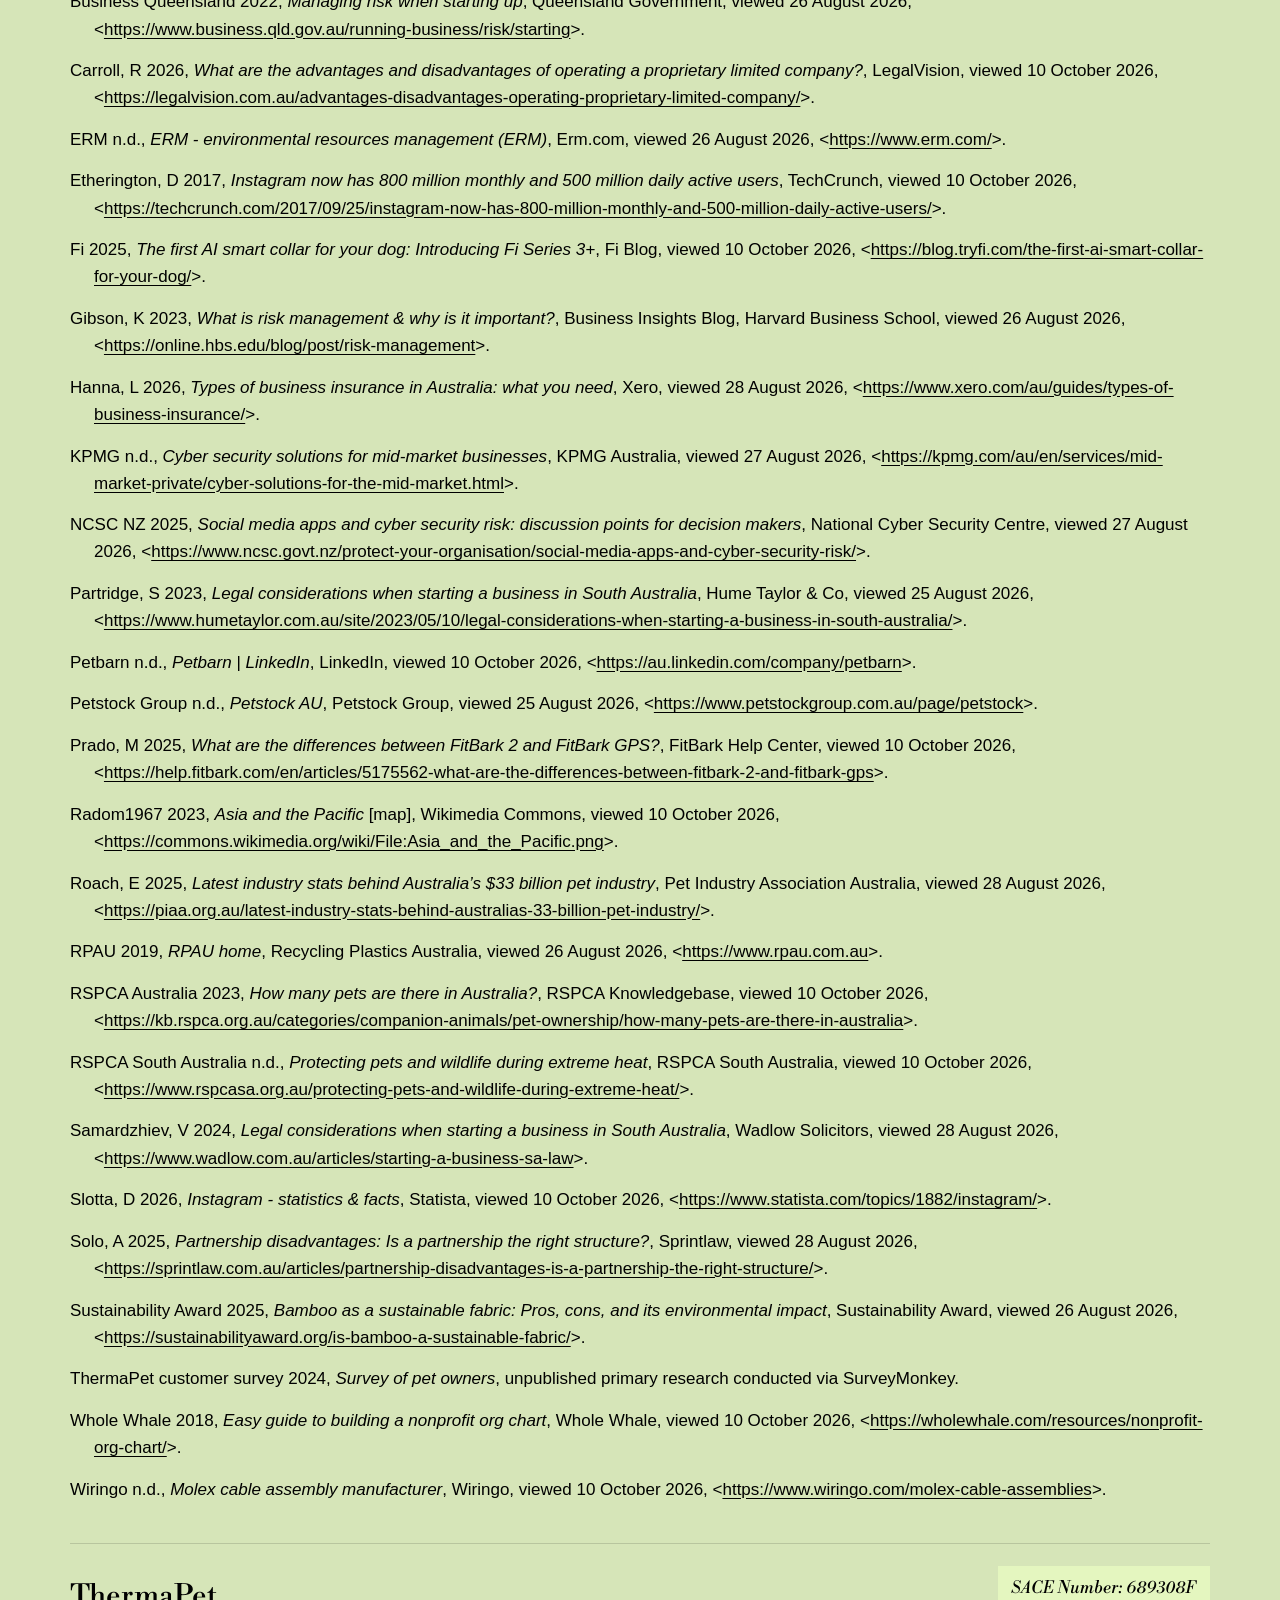
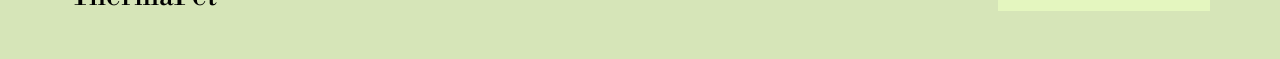
==== commit 73940f55: "Correct in-text citations, figure captions and reference list to verified sources" ====
--- a/index.html
+++ b/index.html
@@ -78,7 +78,7 @@
       <section id="vision" aria-labelledby="vision-title">
         <h2 id="vision-title">Vision</h2>
         <div class="prose">
-          <p>A customer interview with an owner of two French bulldogs stated, “<em>we need more solutions for monitoring pets during heat waves</em>” influencing the creation of <em>ThermaPet</em>. <em>ThermaPet</em> will develop into a trusted Australian pet temperature detecting harness brand. The brand was originally designed for dog owners, but a survey on the platform ‘<em>Survey Monkey</em>’ discovered cat owners could benefit from the product, so the target demographic was expanded (Survey Monkey, 2024).</p>
+          <p>A customer interview with an owner of two French bulldogs stated, “<em>we need more solutions for monitoring pets during heat waves</em>” influencing the creation of <em>ThermaPet</em>. <em>ThermaPet</em> will develop into a trusted Australian pet temperature detecting harness brand. The brand was originally designed for dog owners, but a survey on the platform ‘<em>Survey Monkey</em>’ discovered cat owners could benefit from the product, so the target demographic was expanded (ThermaPet customer survey, 2024).</p>
         </div>
       </section>
       <section id="purpose" aria-labelledby="purpose-title">
@@ -96,7 +96,7 @@
       <section id="product" aria-labelledby="product-title">
         <h2 id="product-title">Product</h2>
         <div class="prose">
-          <p><em>ThermaPet’s</em> product is a sustainable temperature detecting pet harness. Research into ‘<em>Wiringo</em>’, an electrical firm established a temperature sensor could be embedded within the harness and communicate to a mobile app influencing my decision to do so (Wiringo, 2023). This integration of technology allows pet owners to receive alerts when concerning temperature fluctuations occur differentiating our harness from others on the market. Responding to the challenge of making the product accessible for a wide range of individuals, a handbook on how to navigate the app will be included with purchase. This addition is feasible and better suits the needs of older Australians in the digital age, as confirmed by an eye-opening interview with an 89-year-old who stated “<em>I am worried about how to install apps</em>”.</p>
+          <p><em>ThermaPet’s</em> product is a sustainable temperature detecting pet harness. Research into ‘<em>Wiringo</em>’, an electrical firm established a temperature sensor could be embedded within the harness and communicate to a mobile app influencing my decision to do so (Wiringo, n.d.). This integration of technology allows pet owners to receive alerts when concerning temperature fluctuations occur differentiating our harness from others on the market. Responding to the challenge of making the product accessible for a wide range of individuals, a handbook on how to navigate the app will be included with purchase. This addition is feasible and better suits the needs of older Australians in the digital age, as confirmed by an eye-opening interview with an 89-year-old who stated “<em>I am worried about how to install apps</em>”.</p>
         </div>
       </section>
       <section id="value-proposition" aria-labelledby="value-proposition-title">
@@ -120,14 +120,14 @@
           <h2 id="statistics-title" class="stats-title">Statistics</h2>
           <figure>
             <img src="images/fig1-pet-industry-statistics.webp" alt="Infographic: Australia pet industry facts and statistics" width="459" height="944" loading="lazy" decoding="async">
-            <figcaption><em>Figure 1: Australian Pet Industry Statistics (Pet Industry Association Australia, 2024)</em></figcaption>
+            <figcaption><em>Figure 1: Australian Pet Industry Statistics (Alger, 2026)</em></figcaption>
           </figure>
           <figure>
             <img src="images/owner-with-beagle.webp" alt="Smiling young woman sitting outdoors hugging a beagle" width="978" height="550" loading="lazy" decoding="async">
           </figure>
           <figure>
             <img src="images/fig2-pet-owner-expenses.webp" alt="Pie chart titled Expenses on Pets: Food 51%, Veterinary services 14%, Pet healthcare products 9%, Products or accessories 9%, Other 17%" width="451" height="301" loading="lazy" decoding="async">
-            <figcaption><em>Figure 2: Average global pet owner expenses (Pet Industry Association Australia, 2024)</em></figcaption>
+            <figcaption><em>Figure 2: Average global pet owner expenses (RSPCA Australia, 2023)</em></figcaption>
           </figure>
         </aside>
       </div>
@@ -135,7 +135,7 @@
         <h2 id="location-and-outlets-title">Location and outlets</h2>
         <div class="loc-grid">
         <div class="prose">
-          <p>Australia is a stable, high-income market with a fast set up process and strong trade links to the Asia-Pacific region shaping my decision to complete my business startup in the country and expand to the international market in the future (Acclime Australia, 2022). Beginning product-development operations in Victoria is likely to be effective as the location is a major national hub; however, long term viability depends on whether the business can meet customer demand when brand awareness rises. The product will be sold through an online platform and the selected Australian pet retailers ‘<em>PetBarn’</em> and ‘<em>PetStock’</em> expanding market reach and increasing accessibility for customers (PetStock Australia and PetBarn Australia, 2021). Research evaluated over 2 million businesses currently connect with customers through Instagram. I was influenced by this data to use the platform for <em>ThermaPet,</em> supporting customer awareness and increasing online sales as business startups carry risks including lack of brand recognition (Instagram, 2026).</p>
+          <p>Australia is a stable, high-income market with a fast set up process and strong trade links to the Asia-Pacific region shaping my decision to complete my business startup in the country and expand to the international market in the future (Acclime Australia, 2026). Beginning product-development operations in Victoria is likely to be effective as the location is a major national hub; however, long term viability depends on whether the business can meet customer demand when brand awareness rises. The product will be sold through an online platform and the selected Australian pet retailers ‘<em>PetBarn’</em> and ‘<em>PetStock’</em> expanding market reach and increasing accessibility for customers (Petstock Group, n.d.; Acland Street Village, n.d.). Research evaluated over 2 million businesses currently connect with customers through Instagram. I was influenced by this data to use the platform for <em>ThermaPet,</em> supporting customer awareness and increasing online sales as business startups carry risks including lack of brand recognition (Etherington, 2017).</p>
         </div>
         <div class="loc-figs">
           <figure class="pair">
@@ -143,15 +143,15 @@
               <img src="images/fig3-petstock.webp" alt="PETstock logo" width="427" height="427" loading="lazy" decoding="async">
               <img src="images/fig4-petbarn.webp" alt="Petbarn logo" width="200" height="200" loading="lazy" decoding="async">
             </div>
-            <figcaption><em>Figure 3 and 4: PetStock and PetBarn retailers (PetStock Australia and PetBarn Australia, 2021)</em></figcaption>
+            <figcaption><em>Figure 3 and 4: PetStock and PetBarn retailers (Big Fish Junction, n.d.; Petbarn, n.d.)</em></figcaption>
           </figure>
           <figure>
             <img src="images/fig5-asia-pacific.webp" alt="Map of the Asia-Pacific region" width="426" height="405" loading="lazy" decoding="async">
-            <figcaption><em>Figure 5: Asia Pacific Region (The Facts Institute, 2022)</em></figcaption>
+            <figcaption><em>Figure 5: Asia Pacific Region (Radom1967, 2023)</em></figcaption>
           </figure>
           <figure>
             <img src="images/fig6-instagram.webp" alt="Instagram logo" width="481" height="364" loading="lazy" decoding="async">
-            <figcaption><em>Figure 6: Instagram (Instagram, 2026)</em></figcaption>
+            <figcaption><em>Figure 6: Instagram (1000 Logos, 2026)</em></figcaption>
           </figure>
         </div>
         </div>
@@ -159,19 +159,19 @@
       <section id="structure-and-ownership" aria-labelledby="structure-and-ownership-title">
         <h2 id="structure-and-ownership-title">Structure and ownership</h2>
         <div class="prose">
-          <p>Guided by research into the Australian Taxation Office, a ‘Pty Ltd’ structure could provide opportunity for legal separation between <em>ThermaPe</em>t and the owners, supporting our future investment and expansion (Legal Vision, 2026). Another beneficial conversion with a legal firm owner into the risks of a partnership business model guided my judgement for <em>ThermaPet</em> to operate as a sole trader (Hume Taylor and Co, 2022).</p>
+          <p>Guided by research into the Australian Taxation Office, a ‘Pty Ltd’ structure could provide opportunity for legal separation between <em>ThermaPe</em>t and the owners, supporting our future investment and expansion (Carroll, 2026). Another beneficial conversion with a legal firm owner into the risks of a partnership business model guided my judgement for <em>ThermaPet</em> to operate as a sole trader (Partridge, 2023).</p>
         </div>
       </section>
       <section id="operations" aria-labelledby="operations-title">
         <h2 id="operations-title">Operations</h2>
         <div class="prose">
-          <p>Sourcing supplies sustainably is crucial to the integrity of <em>ThermaPet</em> as verified by a constructive conversation with an Environmental Social Governance professional at ‘ERM’ where they stated, “<em>sustainable sourcing can help businesses mitigate risks related to new government environmental regulations and laws</em>”. The Recycled Plastics Australia website was a useful tool in showing that recycled plastics are easily collected, sorted, cleaned, and used in products (RPAU, 2026). The Sustainability Award Organisation additionally revealed bamboo is not costly and naturally biodegradable, guiding me to implement it into the products material component. This upholds to <em>ThermaPet’s</em> value proposition, increasing its desirability to customers, and minimising our costs of goods sold (RPAU, 2026). However, a limitation to consider is the research does not fully account for processing and transportation costs which may increase production expenses. Warehousing and inventory systems will be required for the business start-up for supply storage and efficient manufacturing, maximising working time and capital. Research concludes Instagram has over 3 billion monthly active users worldwide, making it reasonable to decide on marketing <em>Thermapet</em> through the platform (Instagram, 2020). Customers will interact with the business through our website, pet retailers, and veterinarians nationwide enhancing our brand recognition. Although this may expand market reach, selling the product through these stores is not guaranteed and may require retailer margins that reduce profitability.</p>
+          <p>Sourcing supplies sustainably is crucial to the integrity of <em>ThermaPet</em> as verified by a constructive conversation with an Environmental Social Governance professional at ‘ERM’ where they stated, “<em>sustainable sourcing can help businesses mitigate risks related to new government environmental regulations and laws</em>”. The Recycled Plastics Australia website was a useful tool in showing that recycled plastics are easily collected, sorted, cleaned, and used in products (RPAU, 2019). The Sustainability Award Organisation additionally revealed bamboo is not costly and naturally biodegradable, guiding me to implement it into the products material component (Sustainability Award, 2025). This upholds to <em>ThermaPet’s</em> value proposition, increasing its desirability to customers, and minimising our costs of goods sold (RPAU, 2019). However, a limitation to consider is the research does not fully account for processing and transportation costs which may increase production expenses. Warehousing and inventory systems will be required for the business start-up for supply storage and efficient manufacturing, maximising working time and capital. Research concludes Instagram has over 3 billion monthly active users worldwide, making it reasonable to decide on marketing <em>Thermapet</em> through the platform (Slotta, 2026). Customers will interact with the business through our website, pet retailers, and veterinarians nationwide enhancing our brand recognition. Although this may expand market reach, selling the product through these stores is not guaranteed and may require retailer margins that reduce profitability.</p>
         </div>
       </section>
       <section id="risk-management" aria-labelledby="risk-management-title">
         <h2 id="risk-management-title">Risk management</h2>
         <div class="prose">
-          <p>An effective resource, Harvard Business School stated that “<em>effective risk management is crucial to long term business success</em>” highlighting the need to consider this in <em>ThermaPet</em> (Harvard Business School, 2023). Research into Queensland Business highlighted that financial risks in business startup include limited cashflow, loans being unapproved, and fluctuating rates from suppliers. Legal risks include having a lack of knowledge for understanding contracts and lease agreements, a failure to get the correct business licences, and not handling customer information correctly to ensure privacy obligations are met. These present the greatest threats. Research into these risks identified a lawyer and accountant should be hired for the success of <em>ThermaPet</em>. Competitor risks identified included having too many competitors in the business location, to ensure this does not occur, the location of Victoria was chosen because it has a high rate of pet ownership, strong retail access and fewer direct competitors compared with alternative locations. However, while this mitigates the risk, if customers cannot easily access this location or the pet stores that supply the product, there is a risk of insufficient sales and therefore capital. KPMG states that “<em>the Australian Cyber Security Centre received over 84,000 cybercrime reports, with an average reportable cost of $97,200 per report for medium-sized businesses</em>”. NCSC NZ additionally states “<em>social media applications have third party access to information that is on the devices associated with the social media account</em>” revealing that while marketing on Instagram may be beneficial to <em>ThermaPet’s</em> brand awareness, it also poses risks, and an IT expert should be consulted to minimise these.</p>
+          <p>An effective resource, Harvard Business School stated that “<em>effective risk management is crucial to long term business success</em>” highlighting the need to consider this in <em>ThermaPet</em> (Gibson, 2023). Research into Queensland Business highlighted that financial risks in business startup include limited cashflow, loans being unapproved, and fluctuating rates from suppliers (Business Queensland, 2022). Legal risks include having a lack of knowledge for understanding contracts and lease agreements, a failure to get the correct business licences, and not handling customer information correctly to ensure privacy obligations are met. These present the greatest threats. Research into these risks identified a lawyer and accountant should be hired for the success of <em>ThermaPet</em>. Competitor risks identified included having too many competitors in the business location, to ensure this does not occur, the location of Victoria was chosen because it has a high rate of pet ownership, strong retail access and fewer direct competitors compared with alternative locations. However, while this mitigates the risk, if customers cannot easily access this location or the pet stores that supply the product, there is a risk of insufficient sales and therefore capital. KPMG states that “<em>the Australian Cyber Security Centre received over 84,000 cybercrime reports, with an average reportable cost of $97,200 per report for medium-sized businesses</em>” (KPMG, n.d.). NCSC NZ additionally states “<em>social media applications have third party access to information that is on the devices associated with the social media account</em>” (NCSC NZ, 2025) revealing that while marketing on Instagram may be beneficial to <em>ThermaPet’s</em> brand awareness, it also poses risks, and an IT expert should be consulted to minimise these.</p>
         </div>
       </section>
       <section id="intellectual-property-protection" aria-labelledby="intellectual-property-protection-title">
@@ -183,19 +183,19 @@
       <section id="legal-considerations-and-insurance-requirements" aria-labelledby="legal-considerations-and-insurance-requirements-title">
         <h2 id="legal-considerations-and-insurance-requirements-title">Legal considerations and insurance requirements</h2>
         <div class="prose">
-          <p>Establishing a successful enterprise requires navigating complex legal requirements and considerations. Fair trading laws must be understood so the business operates fairly while informing and protecting customers. <em>ThermaPet</em> will comply with Australian tax laws including GST, PAYG, and land tax for the site where operations will be conducted. Employment law additionally states <em>ThermaPet</em> must ensure employees are paid correct wages, work health and safety laws are abided by, and superannuation requirements are met (Wadlow Solicitors, 2024). As a sole trader, <em>ThermaPet</em> is legally responsible for all aspects of the business, including debts and losses which may incur in its running (Australian Taxation Office, 2023). This decision was made as partnership business structures can carry additional risks as the law generally treats the partners as personally responsible for the business’s debts and obligations (Sprintlaw, 2025). Workers compensation insurance is the only business insurance legally required in Australia (Xero, 2026). It is mandatory <em>ThermaPet</em> complies with this as employees such as product developers, lawyers, and IT experts will be employed in the business startup.</p>
+          <p>Establishing a successful enterprise requires navigating complex legal requirements and considerations. Fair trading laws must be understood so the business operates fairly while informing and protecting customers. <em>ThermaPet</em> will comply with Australian tax laws including GST, PAYG, and land tax for the site where operations will be conducted. Employment law additionally states <em>ThermaPet</em> must ensure employees are paid correct wages, work health and safety laws are abided by, and superannuation requirements are met (Samardzhiev, 2024). As a sole trader, <em>ThermaPet</em> is legally responsible for all aspects of the business, including debts and losses which may incur in its running (Australian Taxation Office, 2026). This decision was made as partnership business structures can carry additional risks as the law generally treats the partners as personally responsible for the business’s debts and obligations (Solo, 2025). Workers compensation insurance is the only business insurance legally required in Australia (Hanna, 2026). It is mandatory <em>ThermaPet</em> complies with this as employees such as product developers, lawyers, and IT experts will be employed in the business startup.</p>
         </div>
       </section>
       <section id="sustainability-impacts" aria-labelledby="sustainability-impacts-title">
         <h2 id="sustainability-impacts-title">Sustainability impacts</h2>
         <div class="prose">
-          <p>A problem identified was ensuring the harness design remains environmentally responsible as materials could contribute to plastic waste, contradicting the businesses sustainability claims. As confirmed by my analysis of the business <em>ERM</em>, sustainability is a competitive advantage and will allow for long term growth (ERM, 2019). In response, <em>ThermaPet’s</em> product design was created around using bamboo leather and recycled plastics which may additionally strengthen stakeholder trust. Cutting emissions and improving efficiency across all operations is important and will be completed through <em>ThermaPet</em> offering hybrid working options for employees. We will primarily be sourcing from suppliers who share these values my conversation with an ESG worker and research into the RPAU guided my decision to do so.</p>
+          <p>A problem identified was ensuring the harness design remains environmentally responsible as materials could contribute to plastic waste, contradicting the businesses sustainability claims. As confirmed by my analysis of the business <em>ERM</em>, sustainability is a competitive advantage and will allow for long term growth (ERM, n.d.). In response, <em>ThermaPet’s</em> product design was created around using bamboo leather and recycled plastics which may additionally strengthen stakeholder trust. Cutting emissions and improving efficiency across all operations is important and will be completed through <em>ThermaPet</em> offering hybrid working options for employees. We will primarily be sourcing from suppliers who share these values my conversation with an ESG worker and research into the RPAU guided my decision to do so.</p>
         </div>
       </section>
       <section id="the-market" aria-labelledby="the-market-title">
         <h2 id="the-market-title">The market</h2>
         <div class="prose">
-          <p>My sales and marketing decisions were guided by reliable primary and secondary research. The pet industry association has stated that on average, owners spend approximately $3,000 per dog and $2,100 per cat, highlighting the growing trend of individuals treating pets with the same care as family members. This rise in ‘human-style’ pet care reflects a shift in how Australians value their animals, which is highly advantageous for the business (Pet Industry Association, 2021). 35% of pet owners purchase their pet supplies and products online, a leap from 20% in 2019 (Health for Animals, 2022). This critical data reinforces that majority of the harnesses should be marketed and sold online. However, I identified the significant barrier of older Australians being less confident in online shopping. In response, products are also being sold in veterinarian clinics and selected retail stores increasing accessibility and sales. In the future, <em>ThermaPet’s</em> customer segments should not only be derived from Australia, but internationally also when there is domestic stability as advised by an ESG worker in a beneficial conservation. Sales are expected to benefit from this and so will capital. Current customer segments include dog owners, cat owners, and pet shelter organisations like the RSPCA who seek to find solutions to pet heat stroke during hot summer environments (RSPCA South Australia, 2026). Key competitors include <em>FitBark</em> and <em>Fi,</em> companies offering smart dog collars with GPS tracking (FitBark and Fi, 2025). However, after analysis, they do not include <em>ThermaPet’s</em> main feature, the temperature detection and alerts meaning there is differentiation and competitive advantage.</p>
+          <p>My sales and marketing decisions were guided by reliable primary and secondary research. The pet industry association has stated that on average, owners spend approximately $3,000 per dog and $2,100 per cat, highlighting the growing trend of individuals treating pets with the same care as family members. This rise in ‘human-style’ pet care reflects a shift in how Australians value their animals, which is highly advantageous for the business (Roach, 2025). 35% of pet owners purchase their pet supplies and products online, a leap from 20% in 2019 (Roach, 2025). This critical data reinforces that majority of the harnesses should be marketed and sold online. However, I identified the significant barrier of older Australians being less confident in online shopping. In response, products are also being sold in veterinarian clinics and selected retail stores increasing accessibility and sales. In the future, <em>ThermaPet’s</em> customer segments should not only be derived from Australia, but internationally also when there is domestic stability as advised by an ESG worker in a beneficial conservation. Sales are expected to benefit from this and so will capital. Current customer segments include dog owners, cat owners, and pet shelter organisations like the RSPCA who seek to find solutions to pet heat stroke during hot summer environments (RSPCA South Australia, n.d.). Key competitors include <em>FitBark</em> and <em>Fi,</em> companies offering smart dog collars with GPS tracking (Prado, 2025; Fi, 2025). However, after analysis, they do not include <em>ThermaPet’s</em> main feature, the temperature detection and alerts meaning there is differentiation and competitive advantage.</p>
         </div>
       </section>
       <section id="the-strategy" aria-labelledby="the-strategy-title">
@@ -321,7 +321,7 @@
     <h2 id="organisational-chart-title">Organisational chart</h2>
     <figure class="org-frame">
       <img src="images/organisational-chart-2026.webp" alt="Organisational chart: CEO at the top; Development Director with two Development Associates; Programs Director with a Programs Associate; Marketing Director with an Ads Manager and a Digital Marketing Associate, who oversees a Marketing Intern; HR Director with a Hiring Manager" width="855" height="629" loading="lazy" decoding="async">
-      <figcaption><em>Figure 8, organisational chart (Signpost, 2020)</em></figcaption>
+      <figcaption><em>Figure 8, organisational chart (Whole Whale, 2018)</em></figcaption>
     </figure>
   </section>
 
@@ -330,32 +330,37 @@
     <section id="references" class="refs-section" aria-labelledby="references-title">
       <h2 id="references-title">Reference list</h2>
       <ul class="refs">
-          <li>2026b, Google.com, viewed 25 August 2026, &lt;<a href="https://www.google.com/url?sa=t&amp;source=web&amp;rct=j&amp;opi=89978449&amp;url=https://business.instagram.com/%3Flocale%3Den_GB&amp;ved=2ahUKEwiu9aDc-bqWAxXETWwGHYqeMoQQFnoECCYQAQ&amp;usg=AOvVaw0jDH_q5C3mSeo2znH8GX_4">https://www.google.com/url?sa=t&amp;source=web&amp;rct=j&amp;opi=89978449&amp;url=https://business.instagram.com/%3Flocale%3Den_GB&amp;ved=2ahUKEwiu9aDc-bqWAxXETWwGHYqeMoQQFnoECCYQAQ&amp;usg=AOvVaw0jDH_q5C3mSeo2znH8GX_4</a>&gt;.</li>
-          <li><em>7 Reasons for setting up a business in Australia | acclime</em> 2022, Acclime Australia, viewed 25 August 2026, &lt;<a href="https://australia.acclime.com/guides/reasons-for-setting-up-business/">https://australia.acclime.com/guides/reasons-for-setting-up-business/</a>&gt;.</li>
-          <li>admin 2025, <em>Latest industry stats behind Australia’s $33 billion pet industry - Pet Industry Association Australia</em>, Pet Industry Association Australia, viewed 28 August 2026, &lt;<a href="https://piaa.org.au/latest-industry-stats-behind-australias-33-billion-pet-industry/">https://piaa.org.au/latest-industry-stats-behind-australias-33-billion-pet-industry/</a>&gt;.</li>
-          <li>Australian Taxation Office 2023, <em>Business structures - key tax obligations</em>, Australian Taxation Office, viewed 28 August 2026, &lt;<a href="https://www.ato.gov.au/businesses-and-organisations/starting-registering-or-closing-a-business/starting-your-own-business/business-structures-key-tax-obligations">https://www.ato.gov.au/businesses-and-organisations/starting-registering-or-closing-a-business/starting-your-own-business/business-structures-key-tax-obligations</a>&gt;.</li>
-          <li><em>Business operations</em> n.d., DealHub, viewed 25 August 2026, &lt;<a href="https://dealhub.io/glossary/business-operations/">https://dealhub.io/glossary/business-operations/</a>&gt;.</li>
-          <li><em>Cyber security for the mid market</em> 2024a, KPMG, viewed 27 August 2026, &lt;<a href="https://kpmg.com/au/en/services/mid-market-private/cyber-solutions-for-the-mid-market.html">https://kpmg.com/au/en/services/mid-market-private/cyber-solutions-for-the-mid-market.html</a>&gt;.</li>
-          <li>Employment, SBT 2022, <em>Managing risk when starting up</em>, www.business.qld.gov.au, viewed 26 August 2026, &lt;<a href="https://www.business.qld.gov.au/running-business/risk/starting">https://www.business.qld.gov.au/running-business/risk/starting</a>&gt;.</li>
-          <li>ERM 2019, <em>ERM - environmental resources management (ERM)</em>, Erm.com, viewed 26 August 2026, &lt;<a href="https://www.erm.com/">https://www.erm.com/</a>&gt;.</li>
-          <li>Fi 2025, <em>The First AI Smart Collar for Your Dog: Introducing Fi Series 3+</em>, Fi Blog, viewed 10 October 2026, &lt;<a href="https://blog.tryfi.com/the-first-ai-smart-collar-for-your-dog/">https://blog.tryfi.com/the-first-ai-smart-collar-for-your-dog/</a>&gt;.</li>
-          <li>FitBark 2025, <em>What are the differences between FitBark 2 and FitBark GPS?</em>, FitBark Help Center, viewed 10 October 2026, &lt;<a href="https://help.fitbark.com/en/articles/5175562-what-are-the-differences-between-fitbark-2-and-fitbark-gps">https://help.fitbark.com/en/articles/5175562-what-are-the-differences-between-fitbark-2-and-fitbark-gps</a>&gt;.</li>
-          <li>full bio, RL 2026, <em>Types of Business Insurance</em>, Xero, viewed 28 August 2026, &lt;<a href="https://www.xero.com/au/guides/types-of-business-insurance/?utm_source=GOOGLE&amp;utm_medium=cpc&amp;utm_campaign=AU+-+NB+-+MF+-+SMB+-+Guides+Tier+2&amp;utm_content=Types+Of+Business+Insurance&amp;utm_term=types+of+business+insurance&amp;ds_kid=146713081&amp;gclsrc=aw.ds&amp;gad_source=1&amp;gad_campaignid=21839879471&amp;gbraid=0AAAAAD0EBI24yG60F6bEktsVE9h0RnJfh&amp;gclid=EAIaIQobChMIvaeDq83ClgMVmFwPAh0q9zgPEAAYAiAAEgIgpfD_BwE">https://www.xero.com/au/guides/types-of-business-insurance/?utm_source=GOOGLE&amp;utm_medium=cpc&amp;utm_campaign=AU+-+NB+-+MF+-+SMB+-+Guides+Tier+2&amp;utm_content=Types+Of+Business+Insurance&amp;utm_term=types+of+business+insurance&amp;ds_kid=146713081&amp;gclsrc=aw.ds&amp;gad_source=1&amp;gad_campaignid=21839879471&amp;gbraid=0AAAAAD0EBI24yG60F6bEktsVE9h0RnJfh&amp;gclid=EAIaIQobChMIvaeDq83ClgMVmFwPAh0q9zgPEAAYAiAAEgIgpfD_BwE</a>&gt;.</li>
-          <li>Gibson, K 2023, <em>What is risk management &amp; why is it important?</em>, Business Insights Blog, Harvard Business School, viewed 26 August 2026, &lt;<a href="https://online.hbs.edu/blog/post/risk-management">https://online.hbs.edu/blog/post/risk-management</a>&gt;.</li>
-          <li>Health for Animals 2022, <em>HealthforAnimalsGlobal trends in the pet population |</em>, HealthforAnimals, viewed 28 August 2026, &lt;<a href="https://healthforanimals.org/reports/pet-care-report/global-trends-in-the-pet-population/">https://healthforanimals.org/reports/pet-care-report/global-trends-in-the-pet-population/</a>&gt;.</li>
-          <li><em>Home</em> n.d., RSPCA South Australia, viewed 28 August 2026, &lt;<a href="https://www.rspcasa.org.au">https://www.rspcasa.org.au</a>&gt;.</li>
-          <li><em>Legal considerations when starting a business in South Australia - Hume Taylor &amp; Co</em> 2023, Hume Taylor &amp; Co, viewed 25 August 2026, &lt;<a href="https://www.humetaylor.com.au/site/2023/05/10/legal-considerations-when-starting-a-business-in-south-australia/">https://www.humetaylor.com.au/site/2023/05/10/legal-considerations-when-starting-a-business-in-south-australia/</a>&gt;.</li>
-          <li><em>Legal considerations when starting a business in South Australia - wadlow solicitors</em> 2024b, Wadlow.com.au, viewed 28 August 2026, &lt;<a href="https://www.wadlow.com.au/articles/starting-a-business-sa-law">https://www.wadlow.com.au/articles/starting-a-business-sa-law</a>&gt;.</li>
-          <li>LegalVision 2026, <em>What Are the Advantages and Disadvantages of Operating a Proprietary Limited Company?</em>, LegalVision, viewed 10 October 2026, &lt;<a href="https://legalvision.com.au/advantages-disadvantages-operating-proprietary-limited-company/">https://legalvision.com.au/advantages-disadvantages-operating-proprietary-limited-company/</a>&gt;.</li>
-          <li><em>Petbarn St Kilda - Acland Street Village St Kilda</em> 2026a, Acland Street Village St Kilda, viewed 25 August 2026, &lt;<a href="https://aclandstreetvillage.com.au/trader/petbarn-st-kilda/">https://aclandstreetvillage.com.au/trader/petbarn-st-kilda/</a>&gt;.</li>
-          <li><em>Petstock AU | Petstock Foundation</em> n.d., www.petstockgroup.com.au, viewed 25 August 2026, &lt;<a href="https://www.petstockgroup.com.au/page/petstock">https://www.petstockgroup.com.au/page/petstock</a>&gt;.</li>
-          <li><em>Petstock Australia</em> 2025a, Petstock.com.au, viewed 25 August 2026, &lt;<a href="https://www.petstock.com.au/pages/petstock-rewards?srsltid=AfmBOorC3eZmNiUfrRO85I2RPUVXocahZKLFR3b5JvOFNuJlnvwInle9">https://www.petstock.com.au/pages/petstock-rewards?srsltid=AfmBOorC3eZmNiUfrRO85I2RPUVXocahZKLFR3b5JvOFNuJlnvwInle9</a>&gt;.</li>
-          <li><em>RPAU home</em> n.d., www.rpau.com.au, viewed 26 August 2026, &lt;<a href="https://www.rpau.com.au">https://www.rpau.com.au</a>&gt;.</li>
-          <li><em>Social media apps and cyber security risk: Discussion points for decision makers</em> 2025b, NCSC NZ, viewed 27 August 2026, &lt;<a href="https://www.ncsc.govt.nz/protect-your-organisation/social-media-apps-and-cyber-security-risk/">https://www.ncsc.govt.nz/protect-your-organisation/social-media-apps-and-cyber-security-risk/</a>&gt;.</li>
-          <li>Solo, A 2025, <em>Partnership disadvantages: Is a partnership the right structure?</em>, Sprintlaw.com.au, Sprintlaw AU, viewed 28 August 2026, &lt;<a href="https://sprintlaw.com.au/articles/partnership-disadvantages-is-a-partnership-the-right-structure/">https://sprintlaw.com.au/articles/partnership-disadvantages-is-a-partnership-the-right-structure/</a>&gt;.</li>
-          <li>Sustainability Award 2025, <em>Bamboo as a sustainable fabric: Pros, cons, and its environmental impact</em>, Sustainability Award - Recognising &amp; rewarding environmental responsibility, viewed 26 August 2026, &lt;<a href="https://sustainabilityaward.org/is-bamboo-a-sustainable-fabric/">https://sustainabilityaward.org/is-bamboo-a-sustainable-fabric/</a>&gt;.</li>
-          <li><em>Topic: Instagram</em> 2020, Statista, viewed 26 August 2026, &lt;<a href="https://www.statista.com/topics/1882/instagram/?srsltid=AfmBOooKoQmdmTzTx_nDe_73BzmfAe5nqgJzPJVyo2sUQ_VSKcL9Bey9">https://www.statista.com/topics/1882/instagram/?srsltid=AfmBOooKoQmdmTzTx_nDe_73BzmfAe5nqgJzPJVyo2sUQ_VSKcL9Bey9</a>&gt;.</li>
-          <li><em>Victoria | flag, facts, maps, &amp; points of interest</em> n.d., Encyclopedia Britannica, viewed 25 August 2026, &lt;<a href="https://www.britannica.com/place/Victoria-state-Australia">https://www.britannica.com/place/Victoria-state-Australia</a>&gt;.</li>
+          <li>1000 Logos 2026, <em>Instagram logo png and symbol, meaning, history</em>, 1000 Logos, viewed 10 October 2026, &lt;<a href="https://1000logos.net/instagram-logo/">https://1000logos.net/instagram-logo/</a>&gt;.</li>
+          <li>Acclime Australia 2026, <em>7 reasons for setting up a business in Australia</em>, Acclime, viewed 25 August 2026, &lt;<a href="https://australia.acclime.com/guides/reasons-for-setting-up-business/">https://australia.acclime.com/guides/reasons-for-setting-up-business/</a>&gt;.</li>
+          <li>Acland Street Village n.d., <em>Petbarn St Kilda</em>, Acland Street Village St Kilda, viewed 25 August 2026, &lt;<a href="https://aclandstreetvillage.com.au/trader/petbarn-st-kilda/">https://aclandstreetvillage.com.au/trader/petbarn-st-kilda/</a>&gt;.</li>
+          <li>Alger, J 2026, <em>15 surprising Australia pet industry statistics &amp; facts: 2026 update</em>, Hepper Pet Resources, viewed 10 October 2026, &lt;<a href="https://articles.hepper.com/pet-industry-statistics-australia/">https://articles.hepper.com/pet-industry-statistics-australia/</a>&gt;.</li>
+          <li>Australian Taxation Office 2026, <em>Business structures - key tax obligations</em>, Australian Taxation Office, viewed 28 August 2026, &lt;<a href="https://www.ato.gov.au/businesses-and-organisations/starting-registering-or-closing-a-business/starting-your-own-business/business-structures-key-tax-obligations">https://www.ato.gov.au/businesses-and-organisations/starting-registering-or-closing-a-business/starting-your-own-business/business-structures-key-tax-obligations</a>&gt;.</li>
+          <li>Big Fish Junction n.d., <em>PETstock</em>, Big Fish Junction, viewed 10 October 2026, &lt;<a href="https://bigfishjunction.com.au/stores/petstock/">https://bigfishjunction.com.au/stores/petstock/</a>&gt;.</li>
+          <li>Business Queensland 2022, <em>Managing risk when starting up</em>, Queensland Government, viewed 26 August 2026, &lt;<a href="https://www.business.qld.gov.au/running-business/risk/starting">https://www.business.qld.gov.au/running-business/risk/starting</a>&gt;.</li>
+          <li>Carroll, R 2026, <em>What are the advantages and disadvantages of operating a proprietary limited company?</em>, LegalVision, viewed 10 October 2026, &lt;<a href="https://legalvision.com.au/advantages-disadvantages-operating-proprietary-limited-company/">https://legalvision.com.au/advantages-disadvantages-operating-proprietary-limited-company/</a>&gt;.</li>
+          <li>ERM n.d., <em>ERM - environmental resources management (ERM)</em>, Erm.com, viewed 26 August 2026, &lt;<a href="https://www.erm.com/">https://www.erm.com/</a>&gt;.</li>
+          <li>Etherington, D 2017, <em>Instagram now has 800 million monthly and 500 million daily active users</em>, TechCrunch, viewed 10 October 2026, &lt;<a href="https://techcrunch.com/2017/09/25/instagram-now-has-800-million-monthly-and-500-million-daily-active-users/">https://techcrunch.com/2017/09/25/instagram-now-has-800-million-monthly-and-500-million-daily-active-users/</a>&gt;.</li>
+          <li>Fi 2025, <em>The first AI smart collar for your dog: Introducing Fi Series 3+</em>, Fi Blog, viewed 10 October 2026, &lt;<a href="https://blog.tryfi.com/the-first-ai-smart-collar-for-your-dog/">https://blog.tryfi.com/the-first-ai-smart-collar-for-your-dog/</a>&gt;.</li>
+          <li>Gibson, K 2023, <em>What is risk management &amp; why is it important?</em>, Business Insights Blog, Harvard Business School, viewed 26 August 2026, &lt;<a href="https://online.hbs.edu/blog/post/risk-management">https://online.hbs.edu/blog/post/risk-management</a>&gt;.</li>
+          <li>Hanna, L 2026, <em>Types of business insurance in Australia: what you need</em>, Xero, viewed 28 August 2026, &lt;<a href="https://www.xero.com/au/guides/types-of-business-insurance/">https://www.xero.com/au/guides/types-of-business-insurance/</a>&gt;.</li>
+          <li>KPMG n.d., <em>Cyber security solutions for mid-market businesses</em>, KPMG Australia, viewed 27 August 2026, &lt;<a href="https://kpmg.com/au/en/services/mid-market-private/cyber-solutions-for-the-mid-market.html">https://kpmg.com/au/en/services/mid-market-private/cyber-solutions-for-the-mid-market.html</a>&gt;.</li>
+          <li>NCSC NZ 2025, <em>Social media apps and cyber security risk: discussion points for decision makers</em>, National Cyber Security Centre, viewed 27 August 2026, &lt;<a href="https://www.ncsc.govt.nz/protect-your-organisation/social-media-apps-and-cyber-security-risk/">https://www.ncsc.govt.nz/protect-your-organisation/social-media-apps-and-cyber-security-risk/</a>&gt;.</li>
+          <li>Partridge, S 2023, <em>Legal considerations when starting a business in South Australia</em>, Hume Taylor &amp; Co, viewed 25 August 2026, &lt;<a href="https://www.humetaylor.com.au/site/2023/05/10/legal-considerations-when-starting-a-business-in-south-australia/">https://www.humetaylor.com.au/site/2023/05/10/legal-considerations-when-starting-a-business-in-south-australia/</a>&gt;.</li>
+          <li>Petbarn n.d., <em>Petbarn | LinkedIn</em>, LinkedIn, viewed 10 October 2026, &lt;<a href="https://au.linkedin.com/company/petbarn">https://au.linkedin.com/company/petbarn</a>&gt;.</li>
+          <li>Petstock Group n.d., <em>Petstock AU</em>, Petstock Group, viewed 25 August 2026, &lt;<a href="https://www.petstockgroup.com.au/page/petstock">https://www.petstockgroup.com.au/page/petstock</a>&gt;.</li>
+          <li>Prado, M 2025, <em>What are the differences between FitBark 2 and FitBark GPS?</em>, FitBark Help Center, viewed 10 October 2026, &lt;<a href="https://help.fitbark.com/en/articles/5175562-what-are-the-differences-between-fitbark-2-and-fitbark-gps">https://help.fitbark.com/en/articles/5175562-what-are-the-differences-between-fitbark-2-and-fitbark-gps</a>&gt;.</li>
+          <li>Radom1967 2023, <em>Asia and the Pacific</em> [map], Wikimedia Commons, viewed 10 October 2026, &lt;<a href="https://commons.wikimedia.org/wiki/File:Asia_and_the_Pacific.png">https://commons.wikimedia.org/wiki/File:Asia_and_the_Pacific.png</a>&gt;.</li>
+          <li>Roach, E 2025, <em>Latest industry stats behind Australia’s $33 billion pet industry</em>, Pet Industry Association Australia, viewed 28 August 2026, &lt;<a href="https://piaa.org.au/latest-industry-stats-behind-australias-33-billion-pet-industry/">https://piaa.org.au/latest-industry-stats-behind-australias-33-billion-pet-industry/</a>&gt;.</li>
+          <li>RPAU 2019, <em>RPAU home</em>, Recycling Plastics Australia, viewed 26 August 2026, &lt;<a href="https://www.rpau.com.au">https://www.rpau.com.au</a>&gt;.</li>
+          <li>RSPCA Australia 2023, <em>How many pets are there in Australia?</em>, RSPCA Knowledgebase, viewed 10 October 2026, &lt;<a href="https://kb.rspca.org.au/categories/companion-animals/pet-ownership/how-many-pets-are-there-in-australia">https://kb.rspca.org.au/categories/companion-animals/pet-ownership/how-many-pets-are-there-in-australia</a>&gt;.</li>
+          <li>RSPCA South Australia n.d., <em>Protecting pets and wildlife during extreme heat</em>, RSPCA South Australia, viewed 10 October 2026, &lt;<a href="https://www.rspcasa.org.au/protecting-pets-and-wildlife-during-extreme-heat/">https://www.rspcasa.org.au/protecting-pets-and-wildlife-during-extreme-heat/</a>&gt;.</li>
+          <li>Samardzhiev, V 2024, <em>Legal considerations when starting a business in South Australia</em>, Wadlow Solicitors, viewed 28 August 2026, &lt;<a href="https://www.wadlow.com.au/articles/starting-a-business-sa-law">https://www.wadlow.com.au/articles/starting-a-business-sa-law</a>&gt;.</li>
+          <li>Slotta, D 2026, <em>Instagram - statistics &amp; facts</em>, Statista, viewed 10 October 2026, &lt;<a href="https://www.statista.com/topics/1882/instagram/">https://www.statista.com/topics/1882/instagram/</a>&gt;.</li>
+          <li>Solo, A 2025, <em>Partnership disadvantages: Is a partnership the right structure?</em>, Sprintlaw, viewed 28 August 2026, &lt;<a href="https://sprintlaw.com.au/articles/partnership-disadvantages-is-a-partnership-the-right-structure/">https://sprintlaw.com.au/articles/partnership-disadvantages-is-a-partnership-the-right-structure/</a>&gt;.</li>
+          <li>Sustainability Award 2025, <em>Bamboo as a sustainable fabric: Pros, cons, and its environmental impact</em>, Sustainability Award, viewed 26 August 2026, &lt;<a href="https://sustainabilityaward.org/is-bamboo-a-sustainable-fabric/">https://sustainabilityaward.org/is-bamboo-a-sustainable-fabric/</a>&gt;.</li>
+          <li>ThermaPet customer survey 2024, <em>Survey of pet owners</em>, unpublished primary research conducted via SurveyMonkey.</li>
+          <li>Whole Whale 2018, <em>Easy guide to building a nonprofit org chart</em>, Whole Whale, viewed 10 October 2026, &lt;<a href="https://wholewhale.com/resources/nonprofit-org-chart/">https://wholewhale.com/resources/nonprofit-org-chart/</a>&gt;.</li>
+          <li>Wiringo n.d., <em>Molex cable assembly manufacturer</em>, Wiringo, viewed 10 October 2026, &lt;<a href="https://www.wiringo.com/molex-cable-assemblies">https://www.wiringo.com/molex-cable-assemblies</a>&gt;.</li>
       </ul>
     </section>
     <footer>
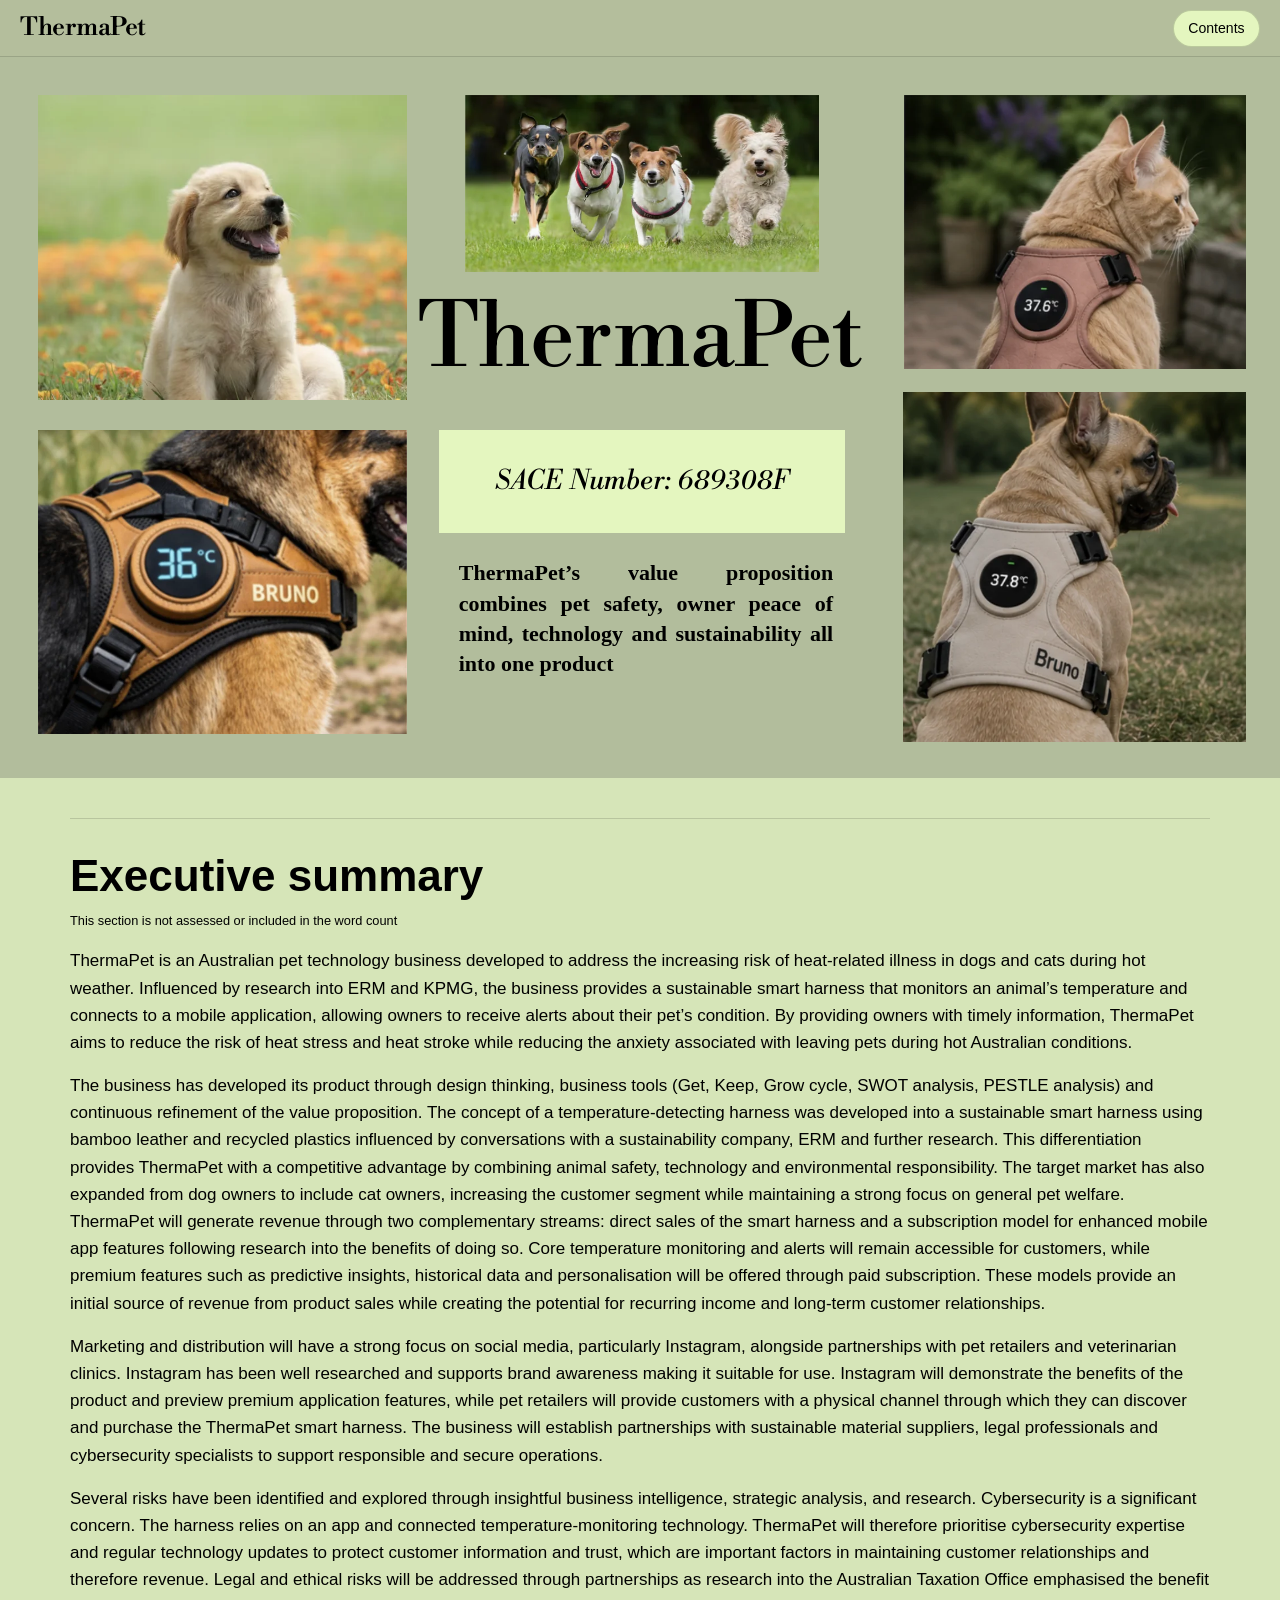
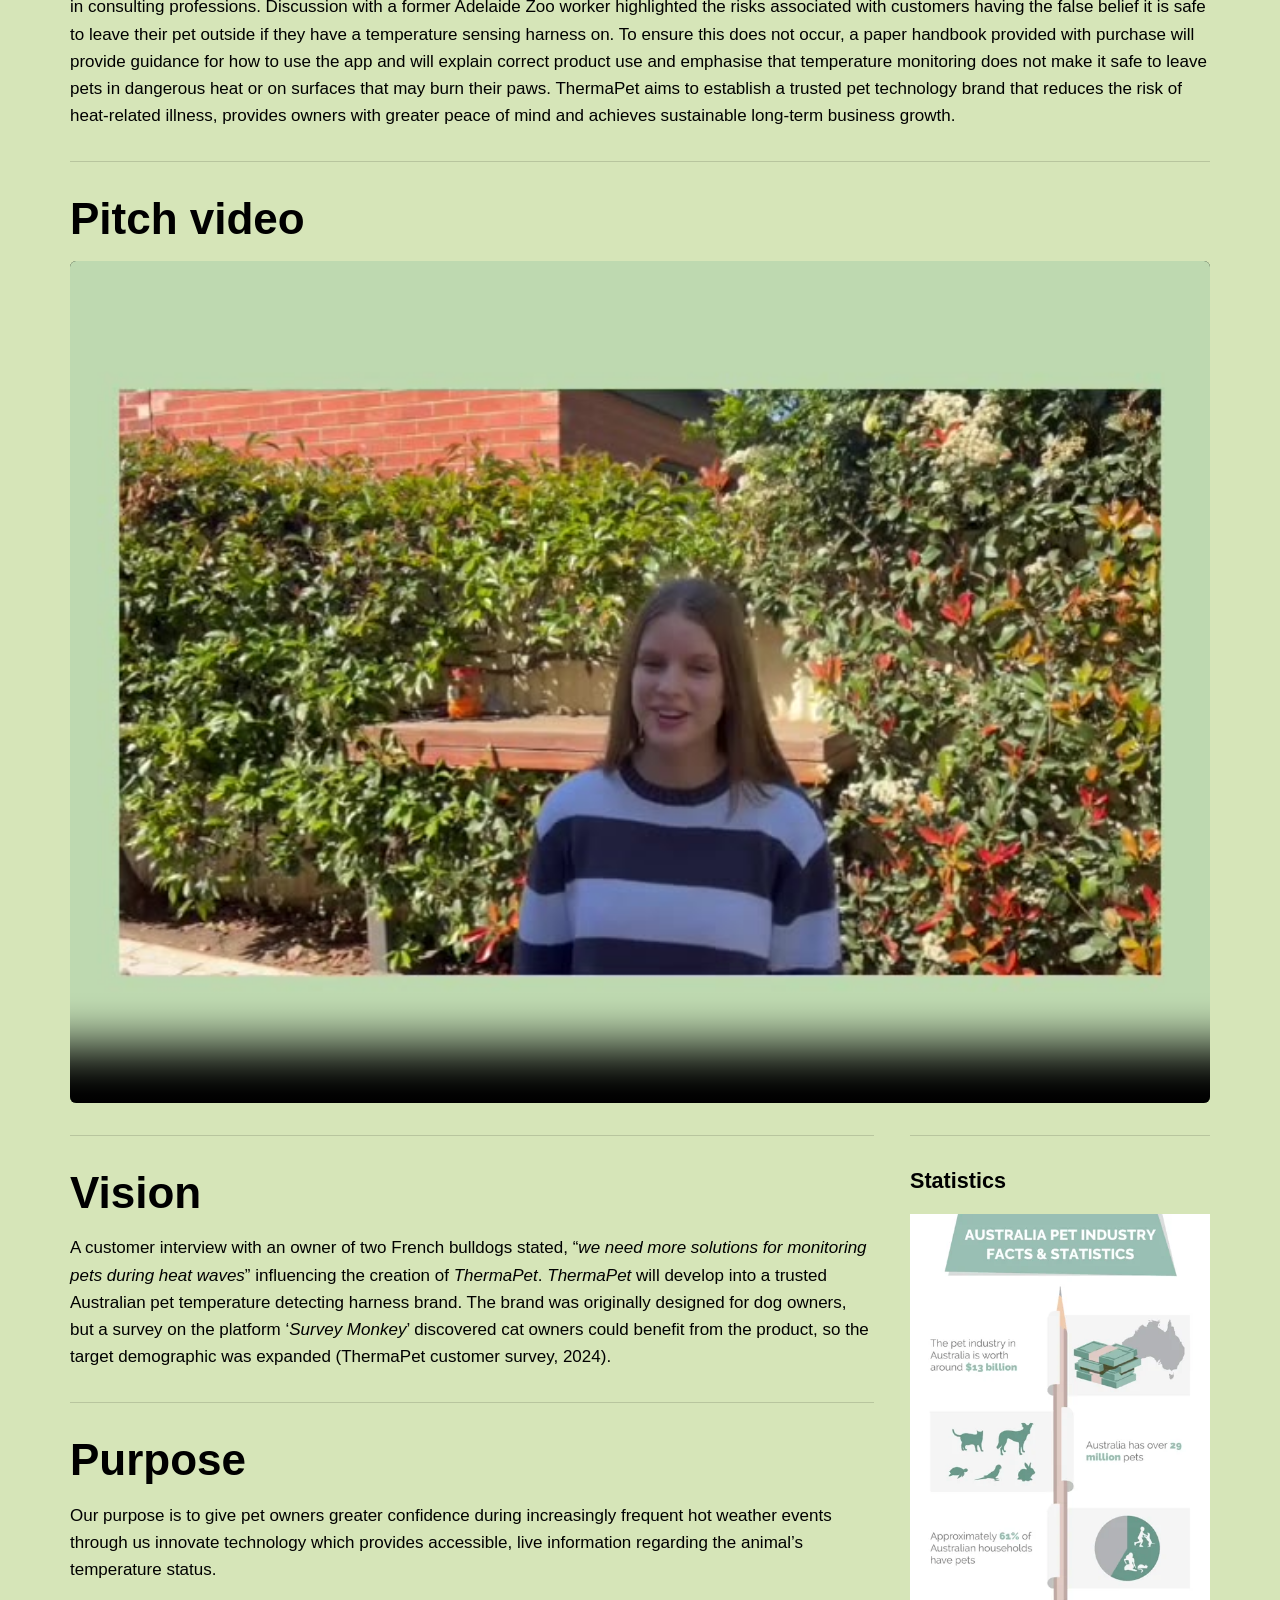
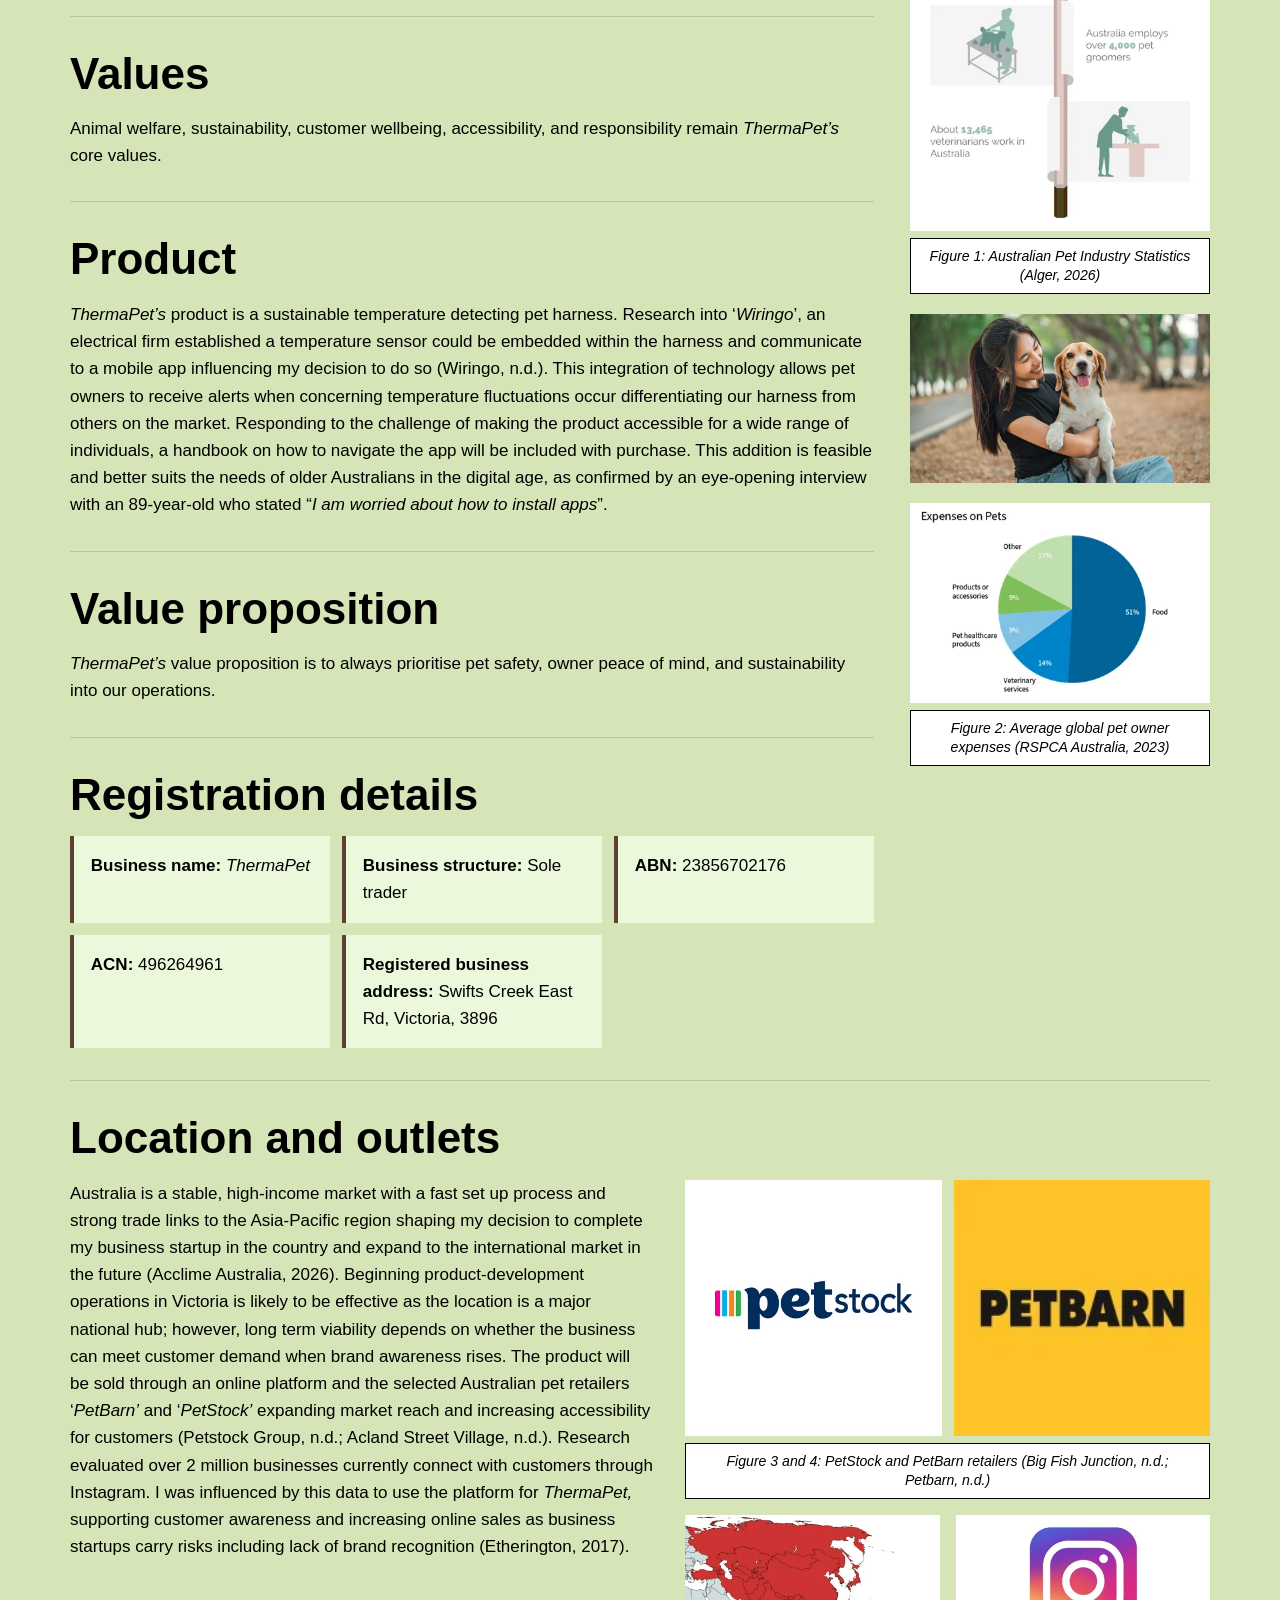
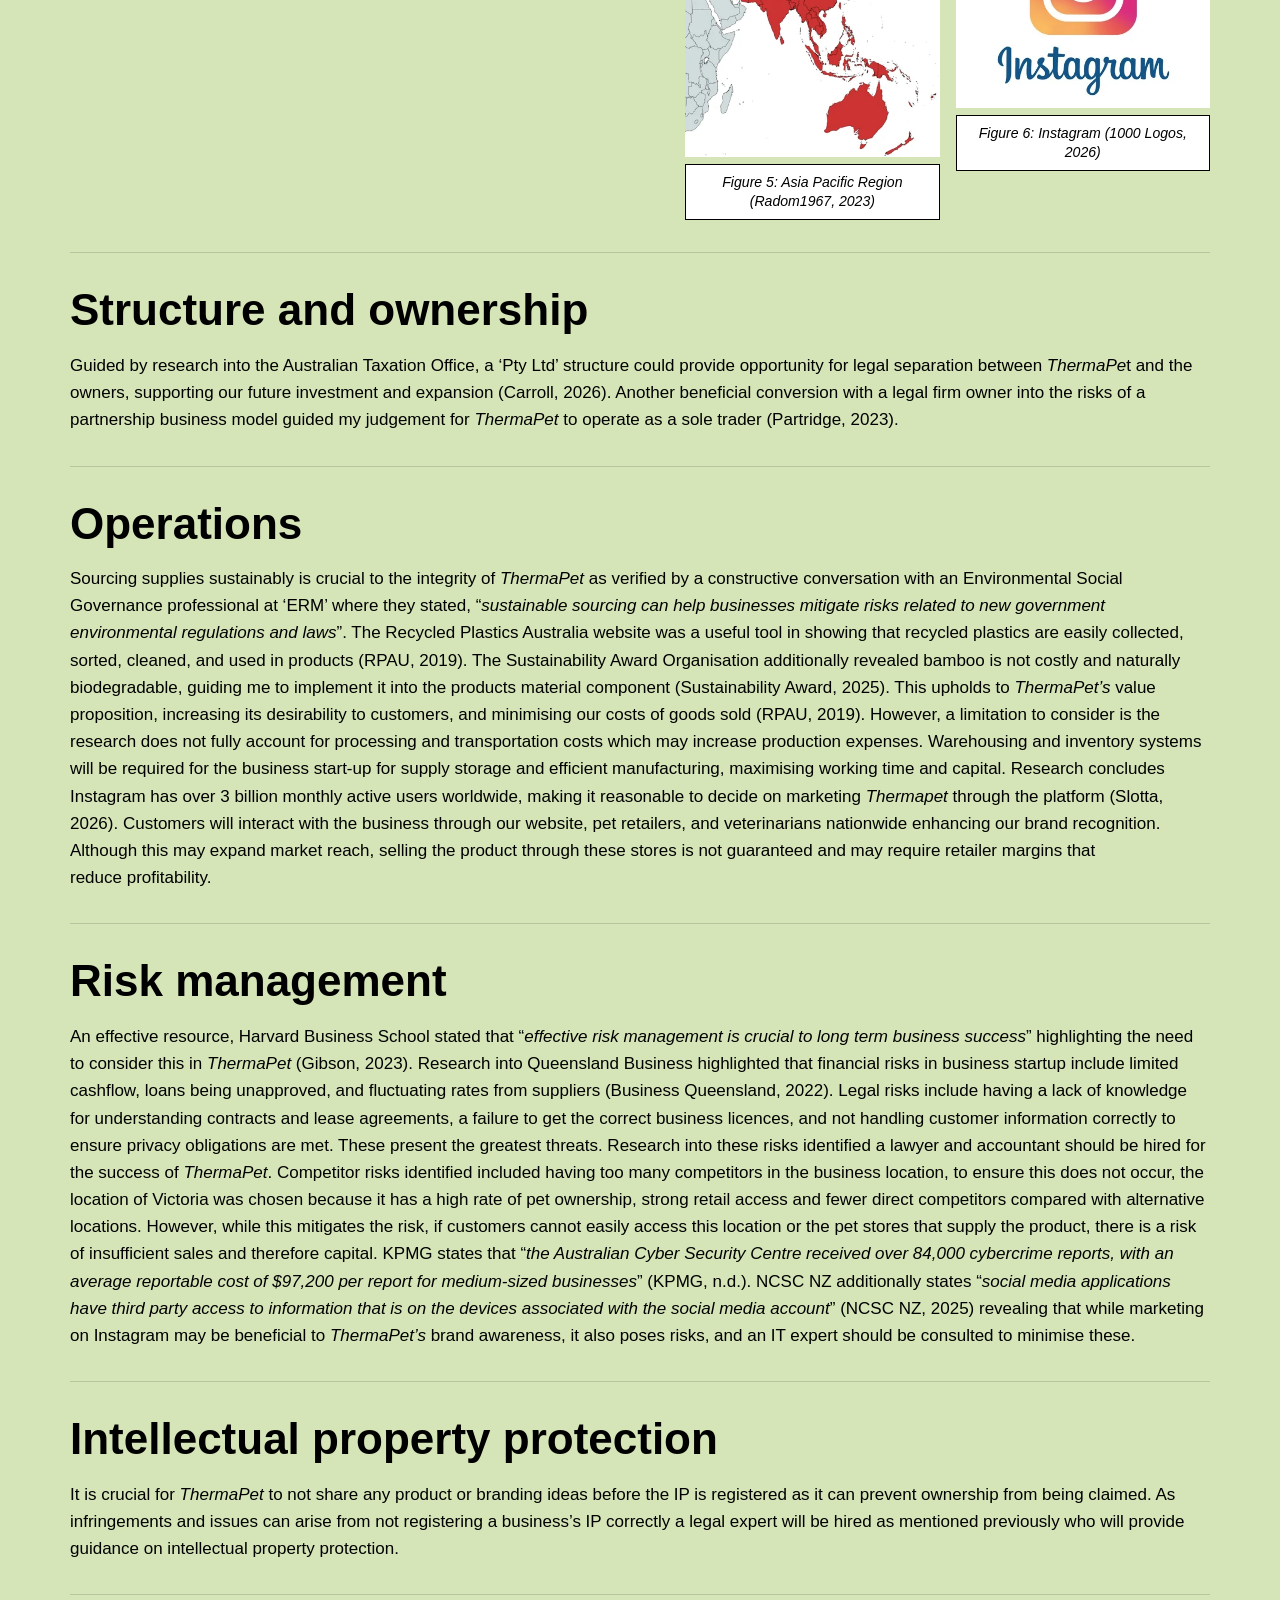
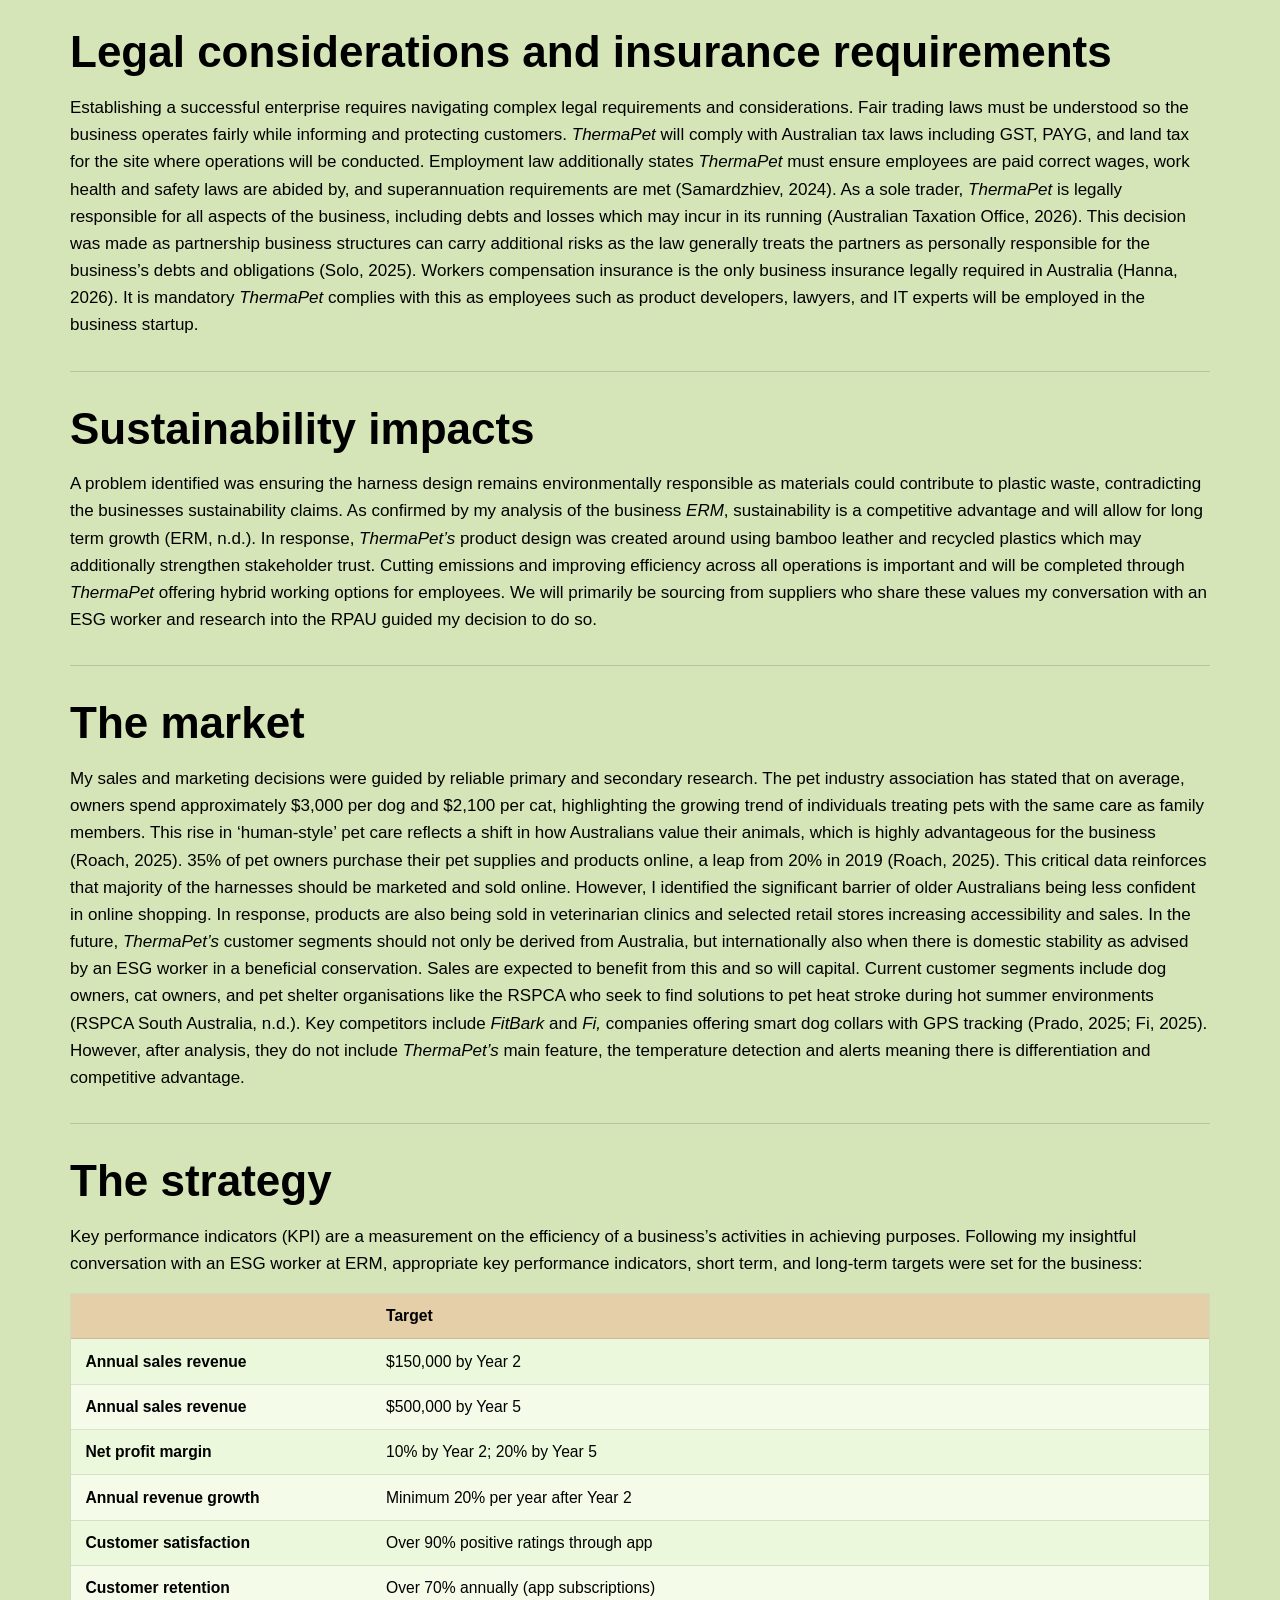
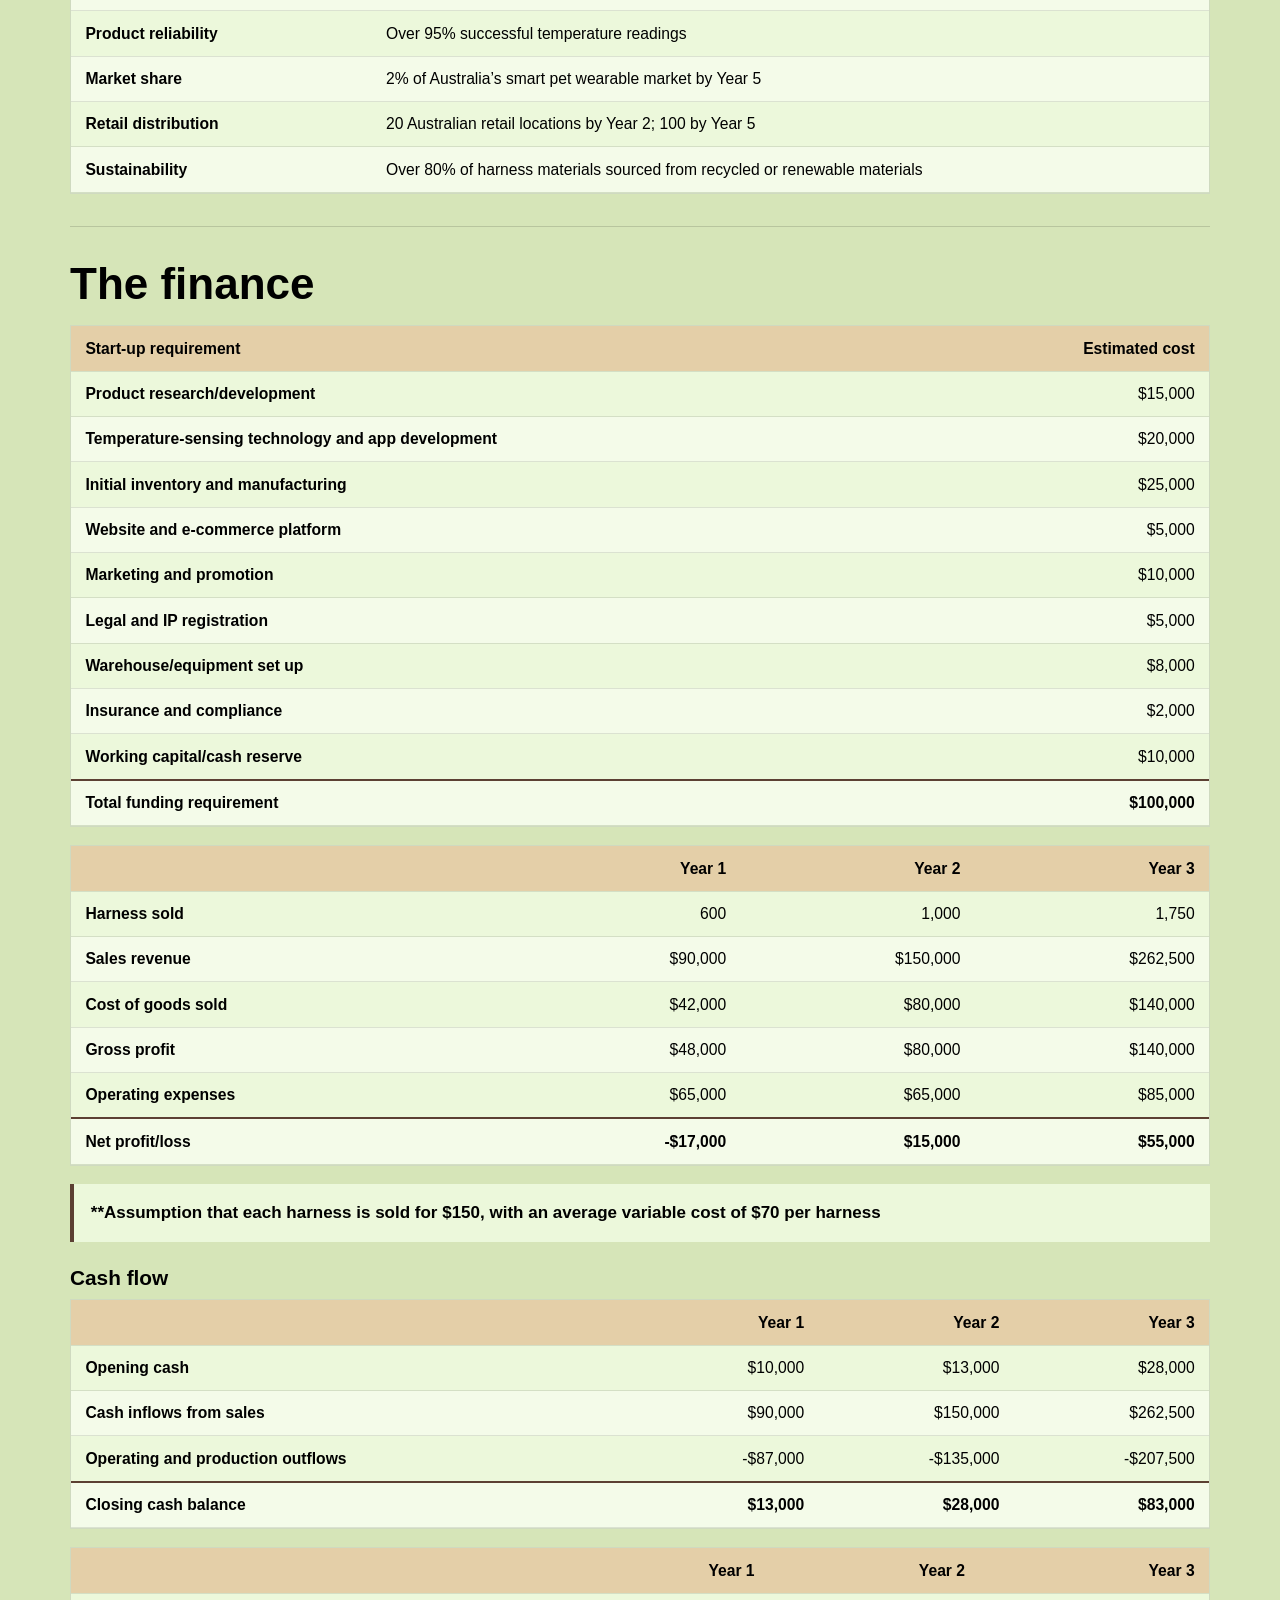
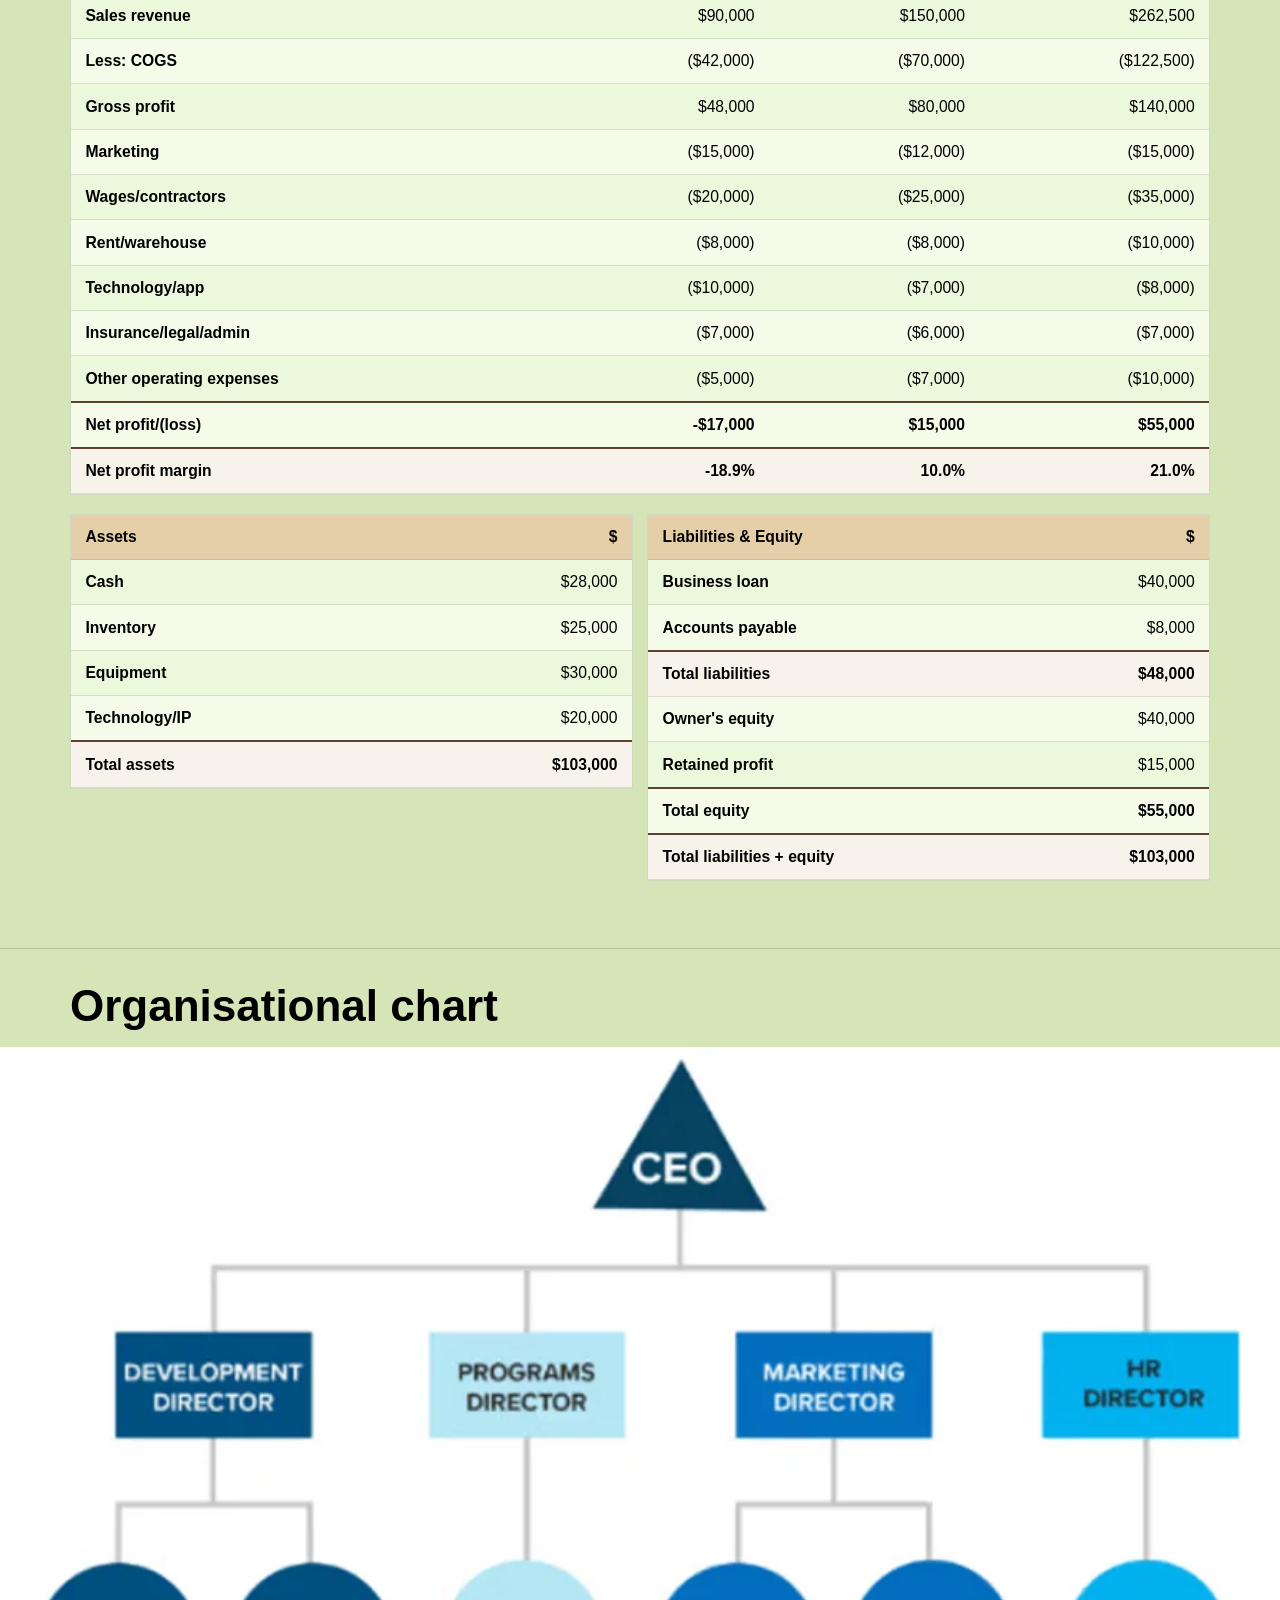
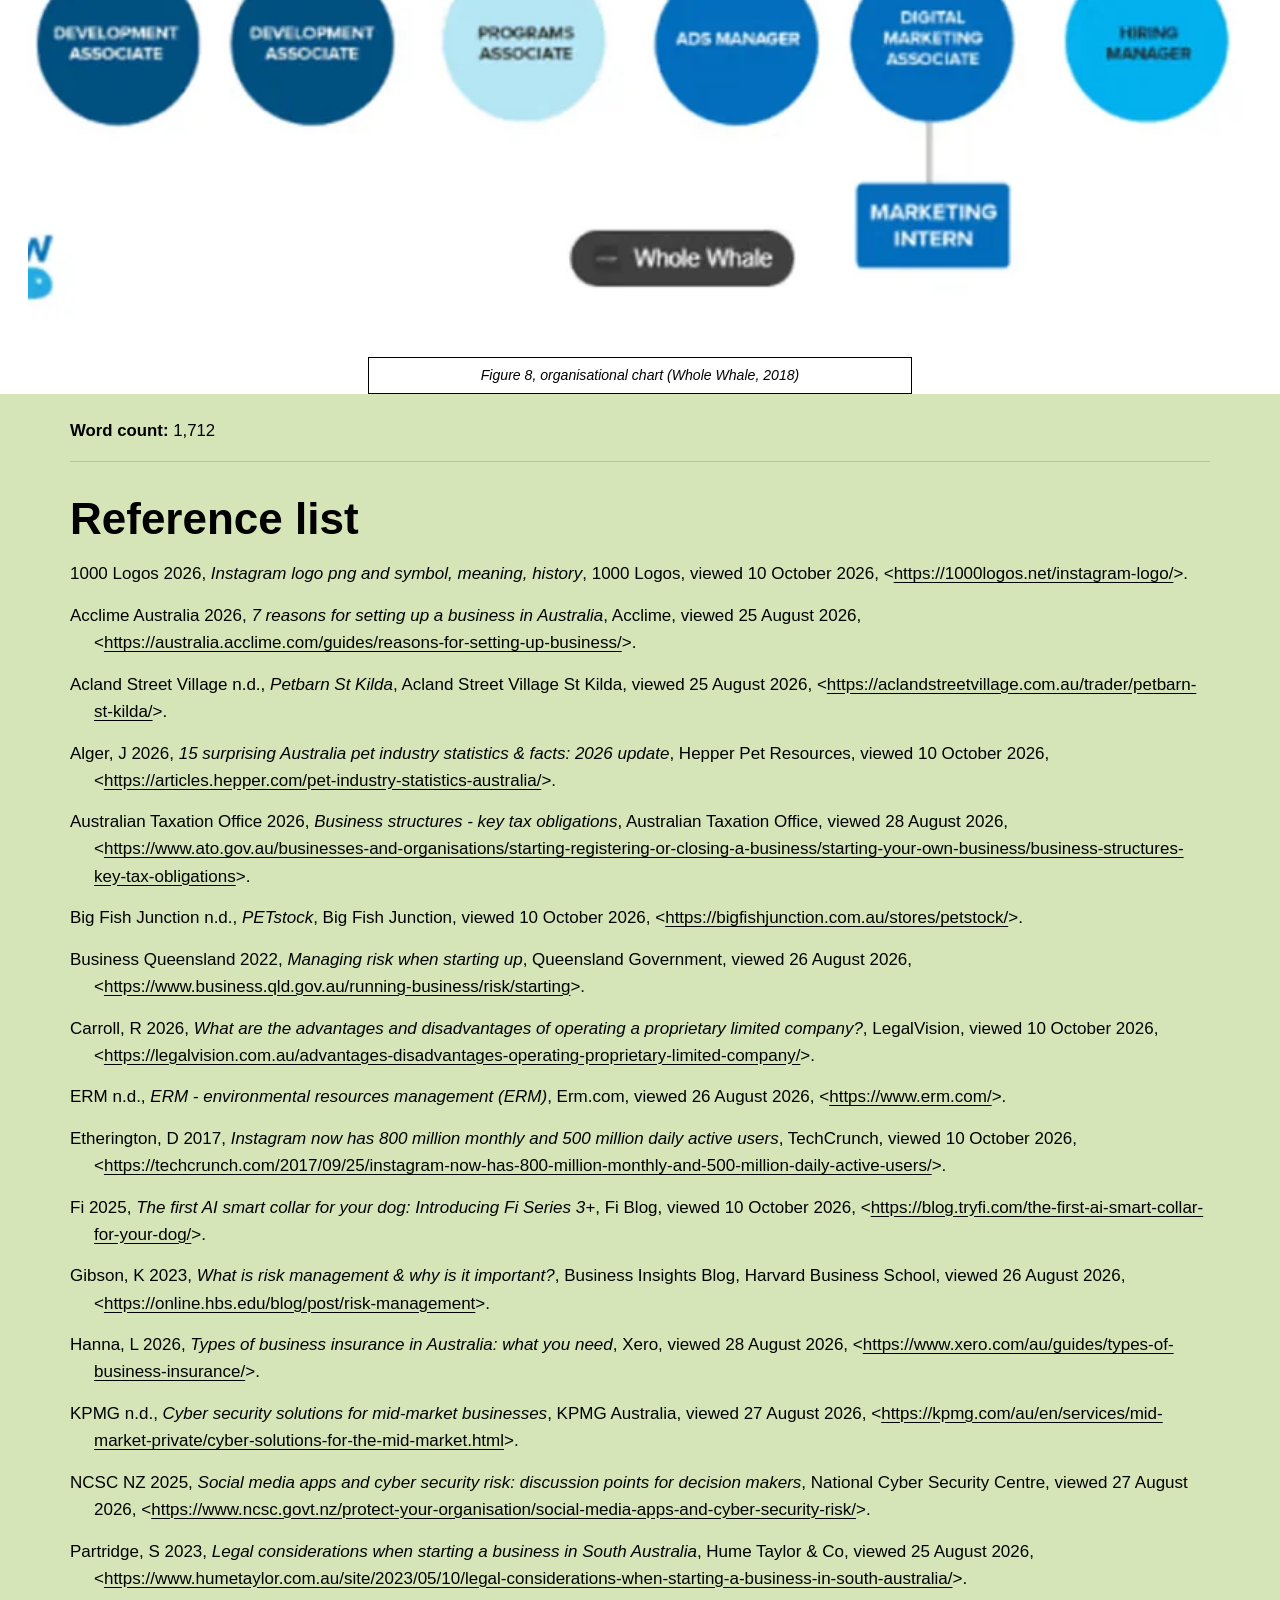
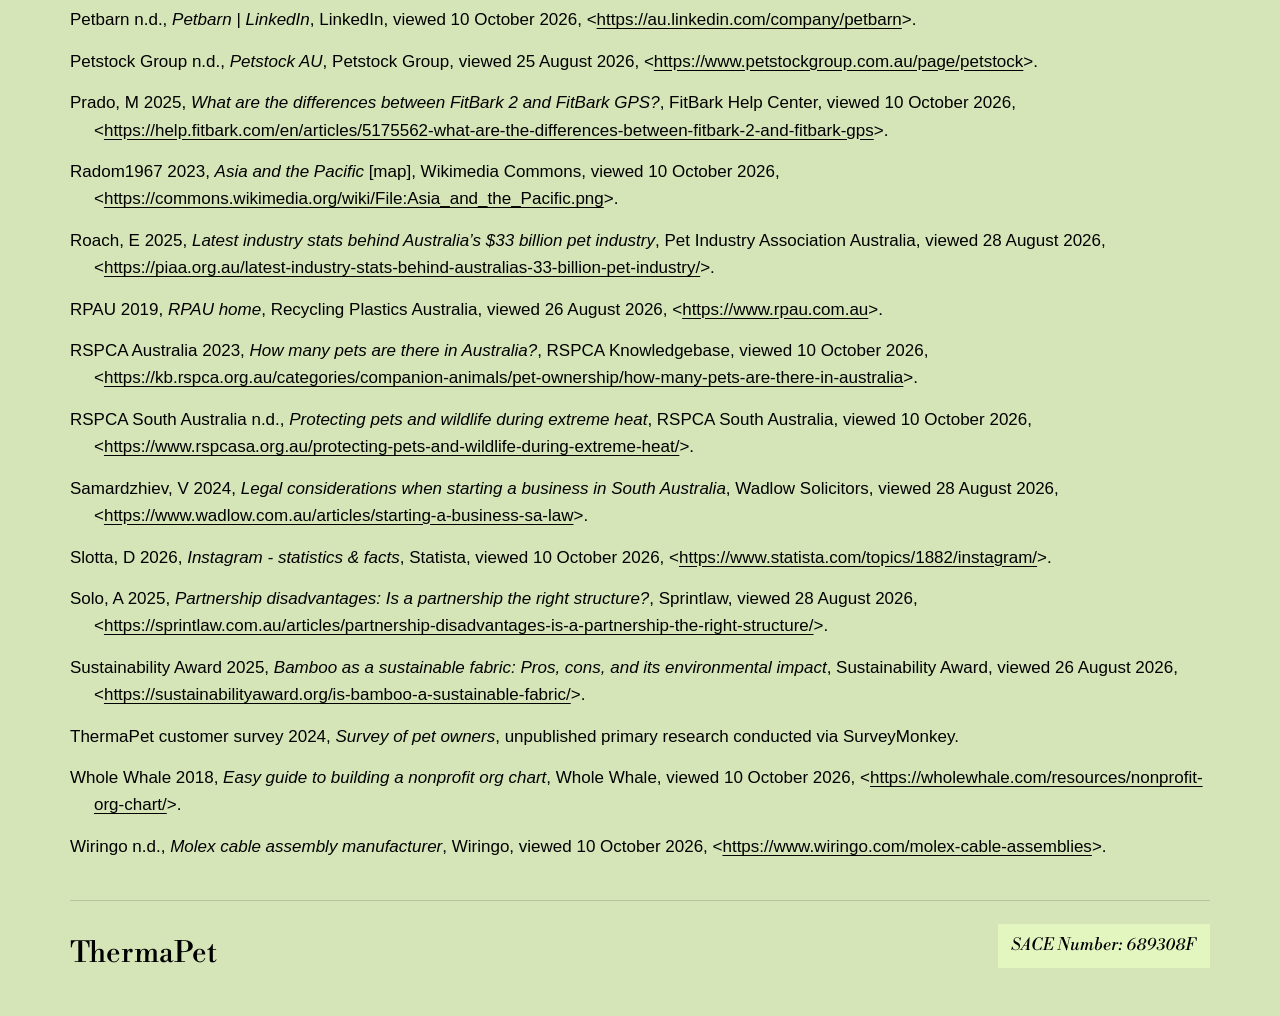
==== commit 3972e7cc: "Add pitch video (H.264/AAC MP4 + poster) after Executive summary; keep cover title above photos" ====
--- a/index.html
+++ b/index.html
@@ -73,6 +73,12 @@
           <p>Several risks have been identified and explored through insightful business intelligence, strategic analysis, and research. Cybersecurity is a significant concern. The harness relies on an app and connected temperature-monitoring technology. ThermaPet will therefore prioritise cybersecurity expertise and regular technology updates to protect customer information and trust, which are important factors in maintaining customer relationships and therefore revenue. Legal and ethical risks will be addressed through partnerships as research into the Australian Taxation Office emphasised the benefit in consulting professions. Discussion with a former Adelaide Zoo worker highlighted the risks associated with customers having the false belief it is safe to leave their pet outside if they have a temperature sensing harness on. To ensure this does not occur, a paper handbook provided with purchase will provide guidance for how to use the app and will explain correct product use and emphasise that temperature monitoring does not make it safe to leave pets in dangerous heat or on surfaces that may burn their paws. ThermaPet aims to establish a trusted pet technology brand that reduces the risk of heat-related illness, provides owners with greater peace of mind and achieves sustainable long-term business growth.</p>
         </div>
       </section>
+      <section id="pitch-video" aria-labelledby="pitch-video-title">
+        <h2 id="pitch-video-title">Pitch video</h2>
+        <video class="pitch-video" controls playsinline preload="metadata" poster="video/pitch-poster.jpg" width="650" height="480">
+          <source src="video/pitch.mp4" type="video/mp4">
+        </video>
+      </section>
       <div class="with-stats">
         <div class="with-stats-main">
       <section id="vision" aria-labelledby="vision-title">
--- a/css/styles.css
+++ b/css/styles.css
@@ -161,6 +161,16 @@
   line-height: 1;
   letter-spacing: -0.01em;
   white-space: nowrap;
+  z-index: 2; /* never painted under a cover photo */
+}
+
+.pitch-video {
+  display: block;
+  width: 100%;
+  height: auto;
+  aspect-ratio: 650 / 480;
+  background: #000;
+  border-radius: 6px;
 }
 
 .sace {
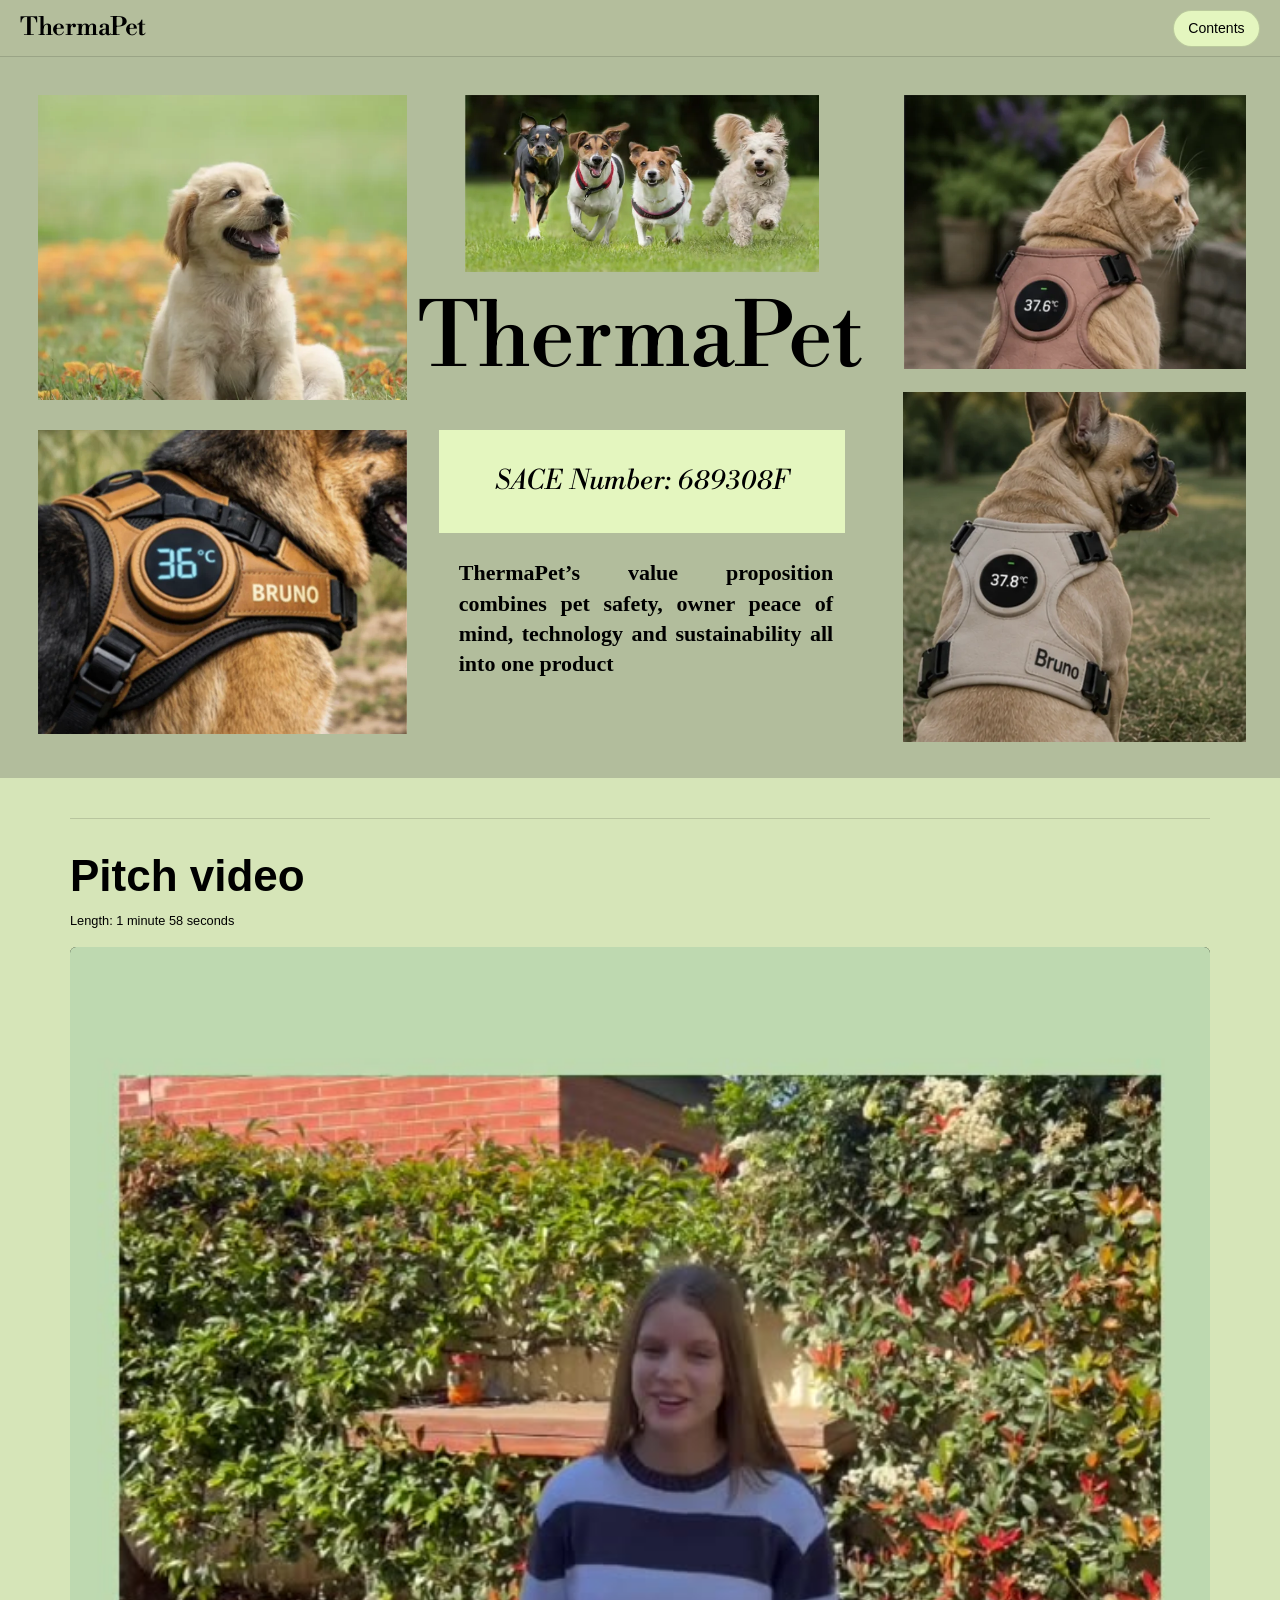
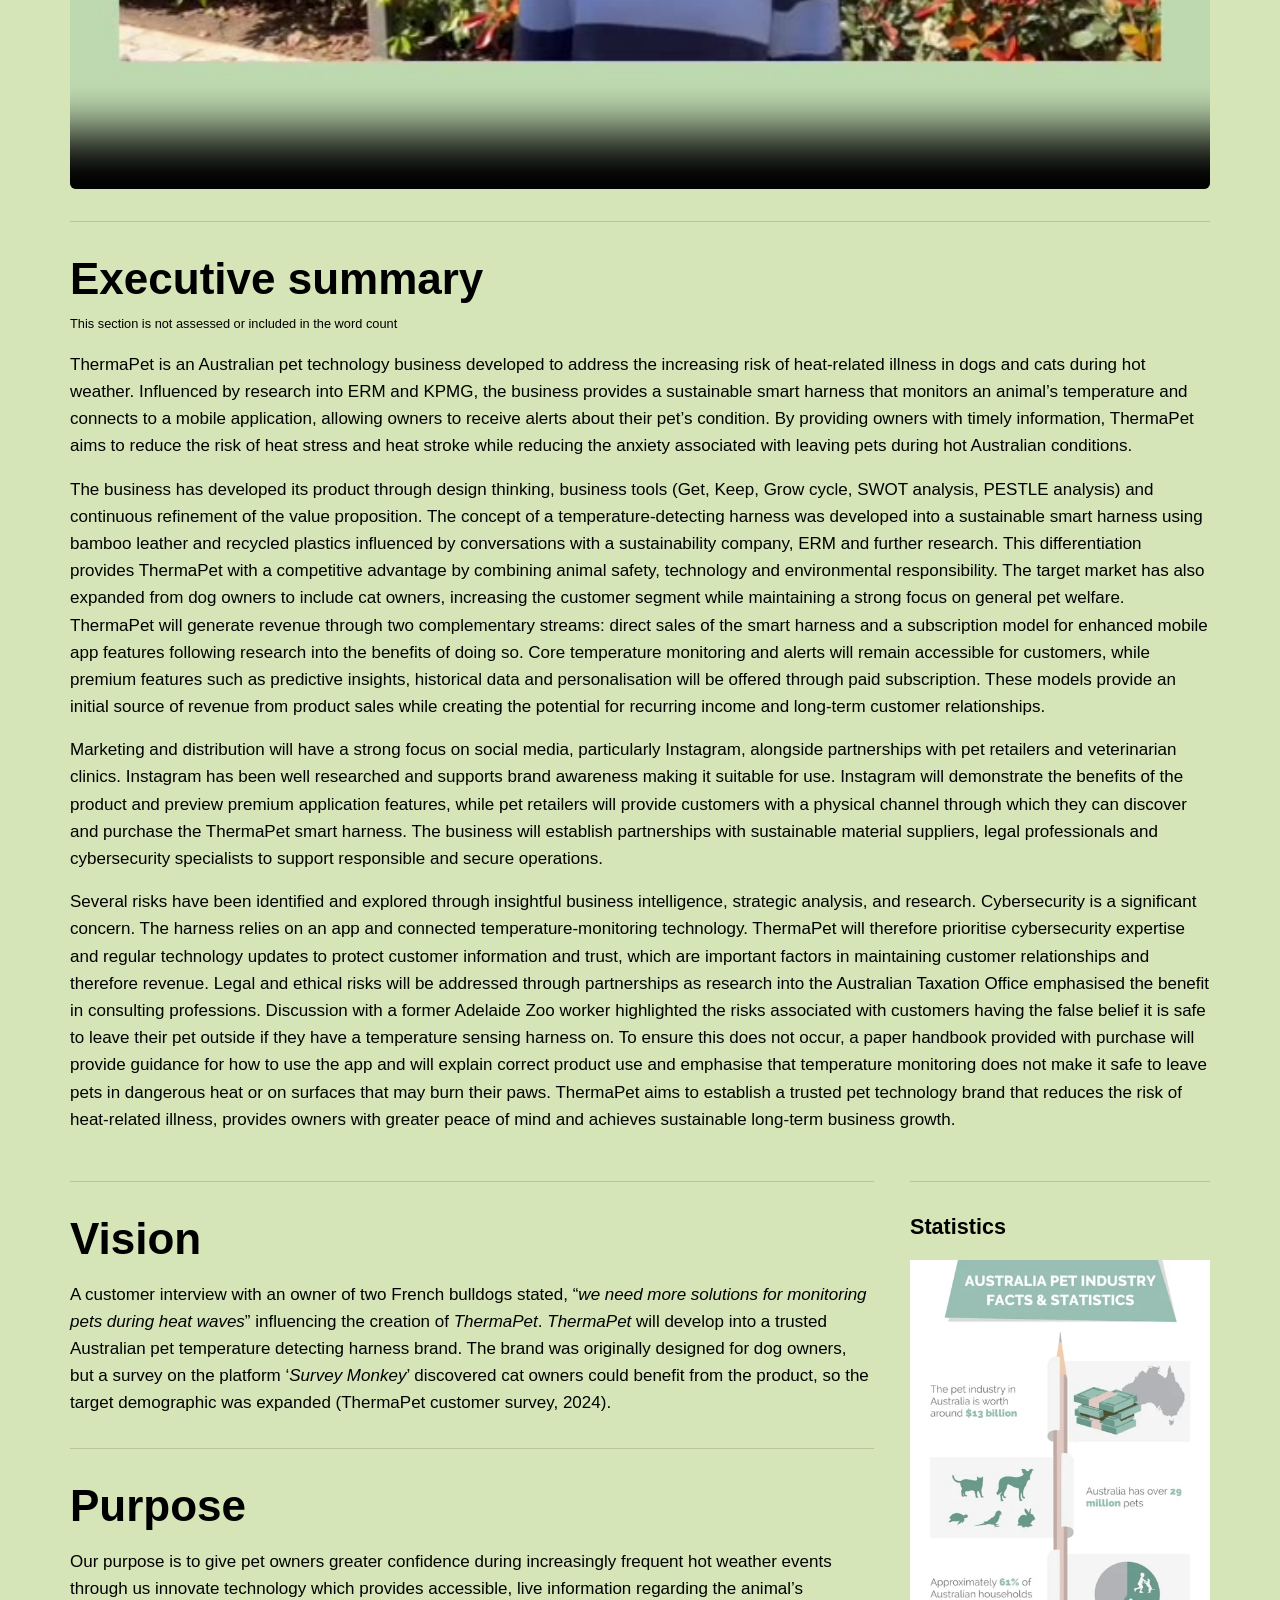
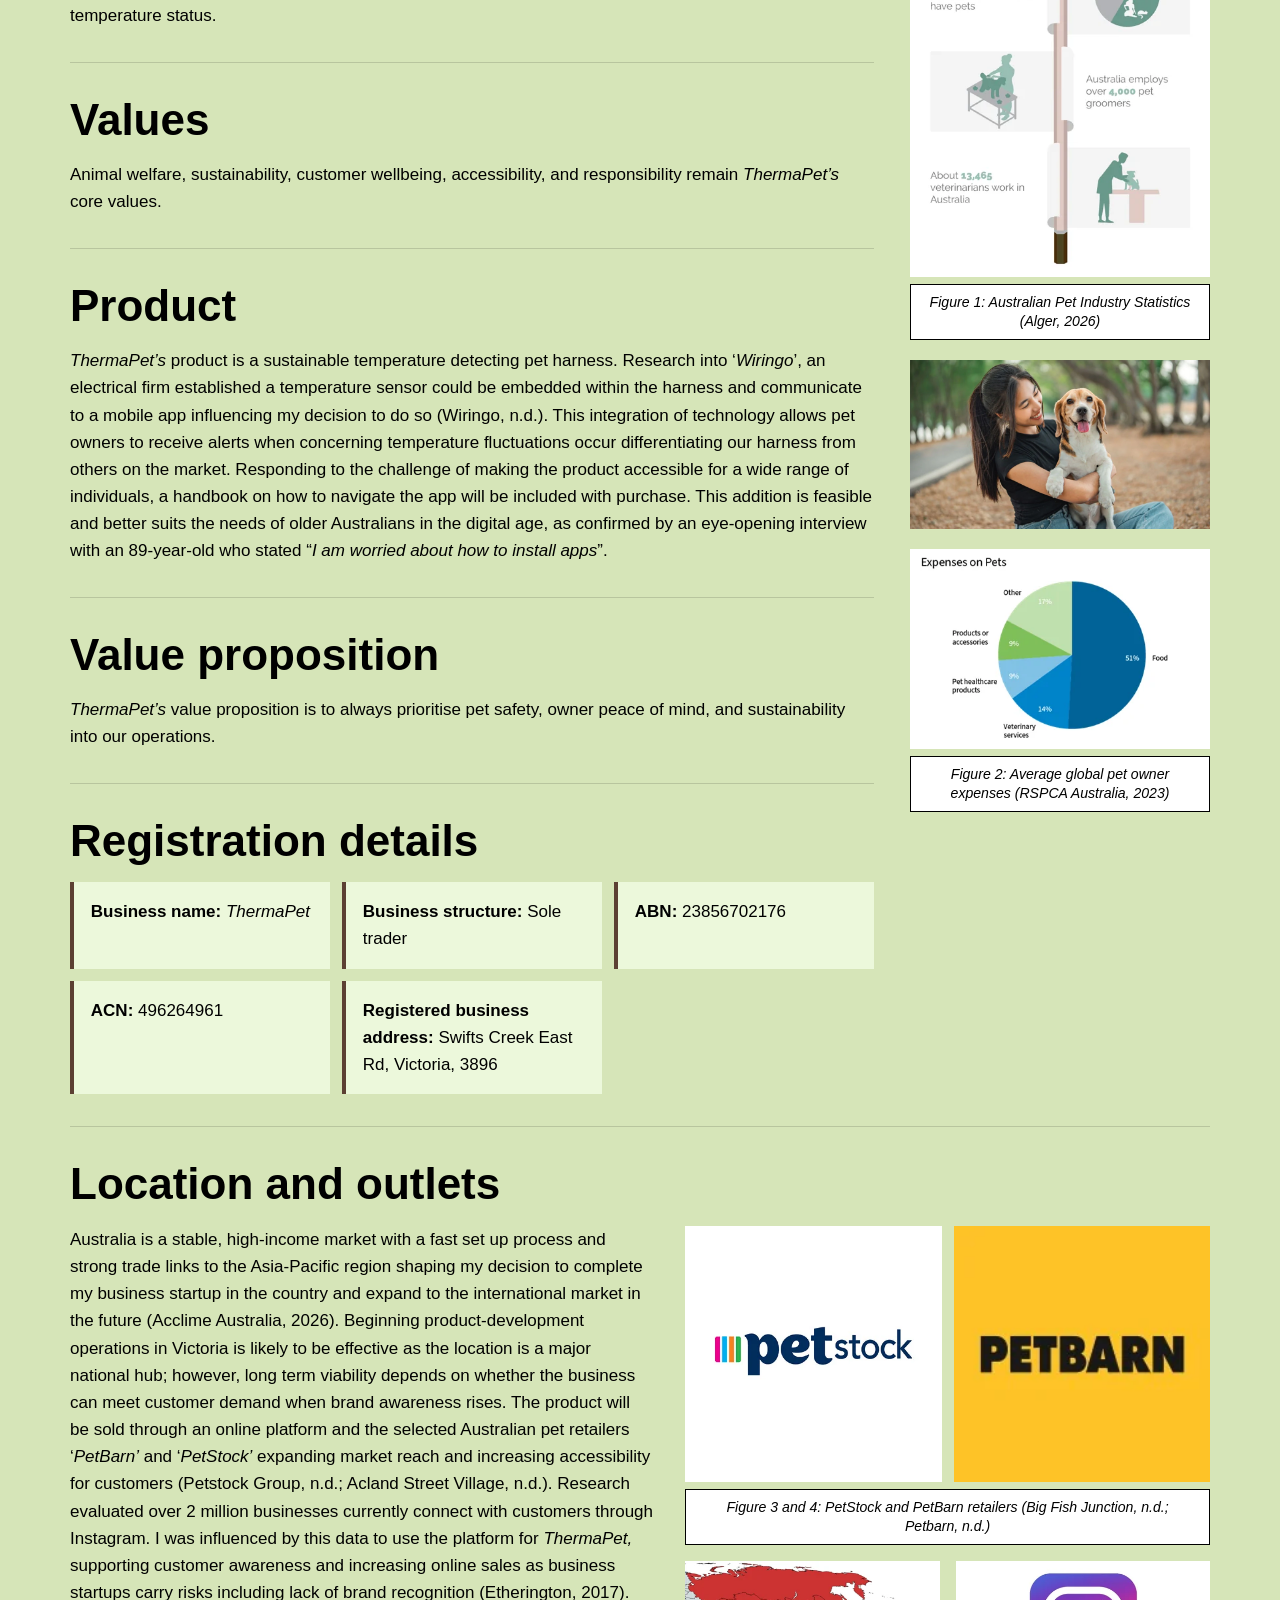
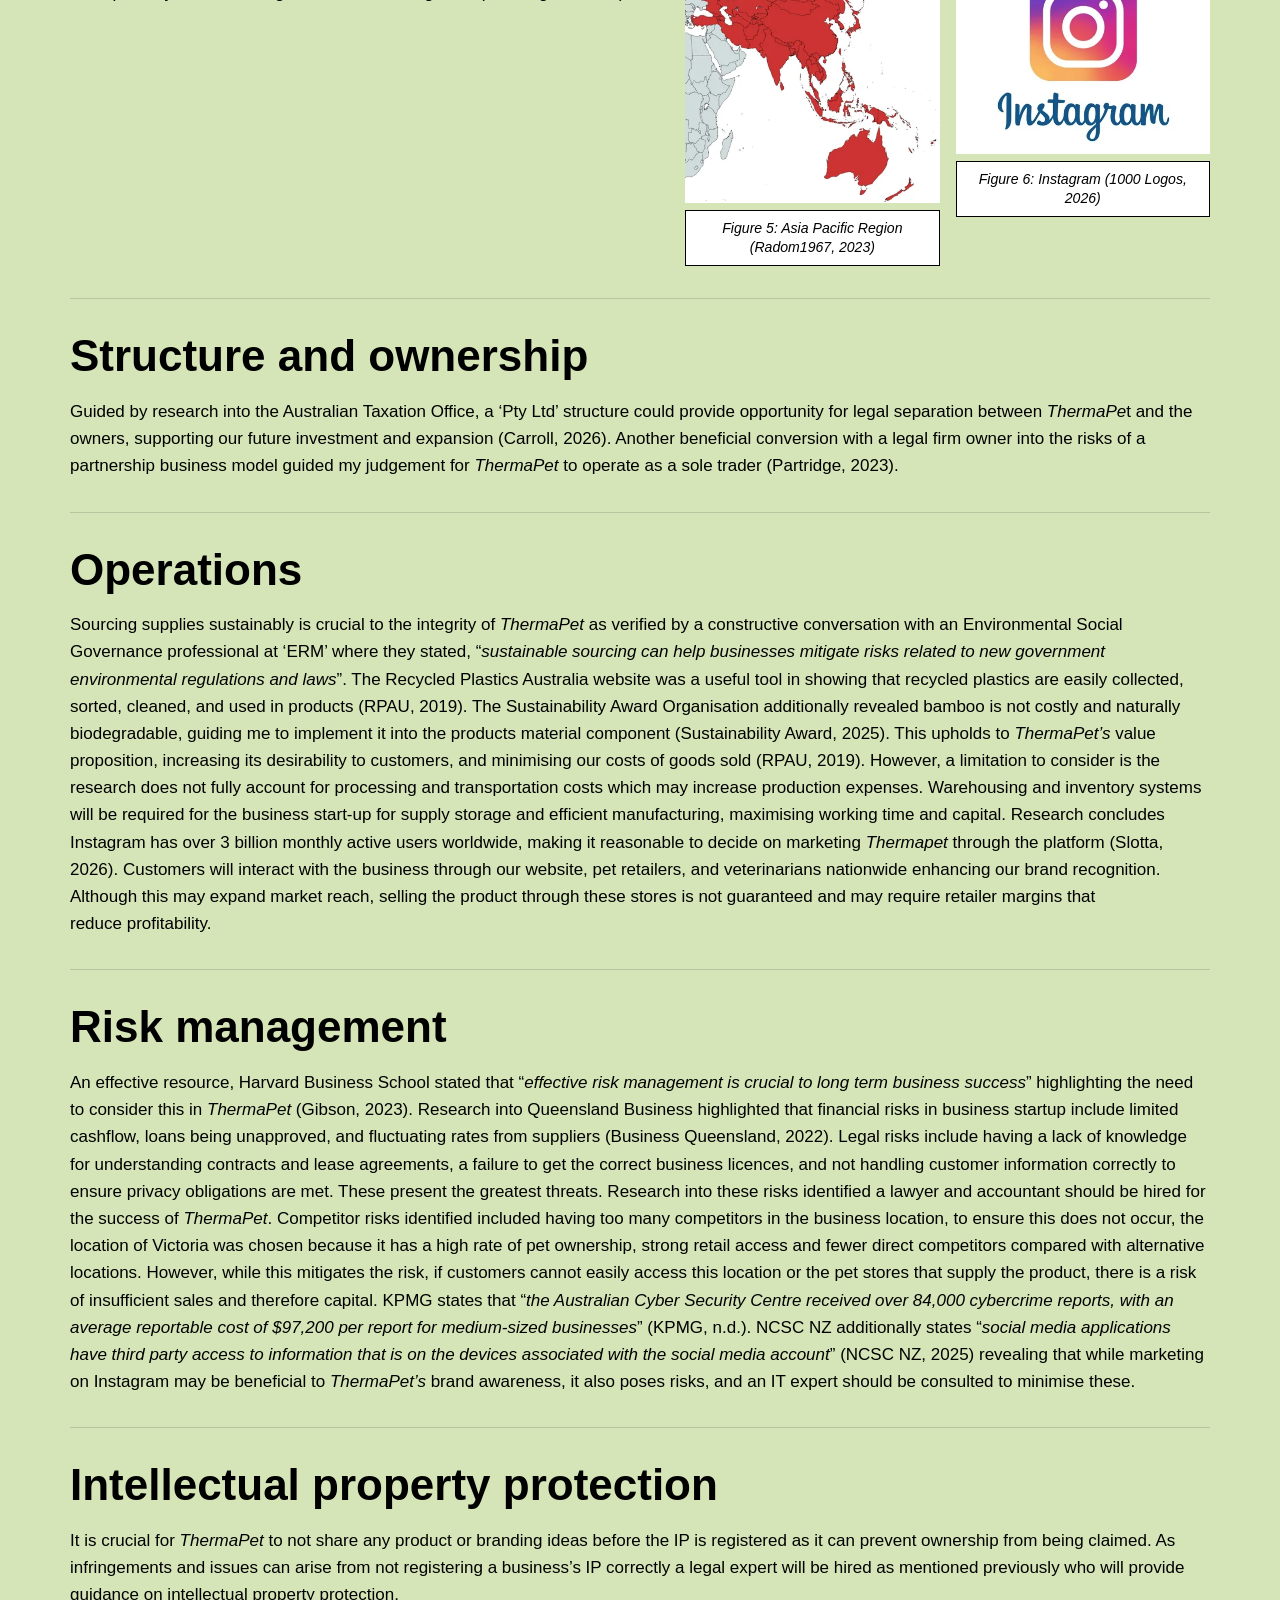
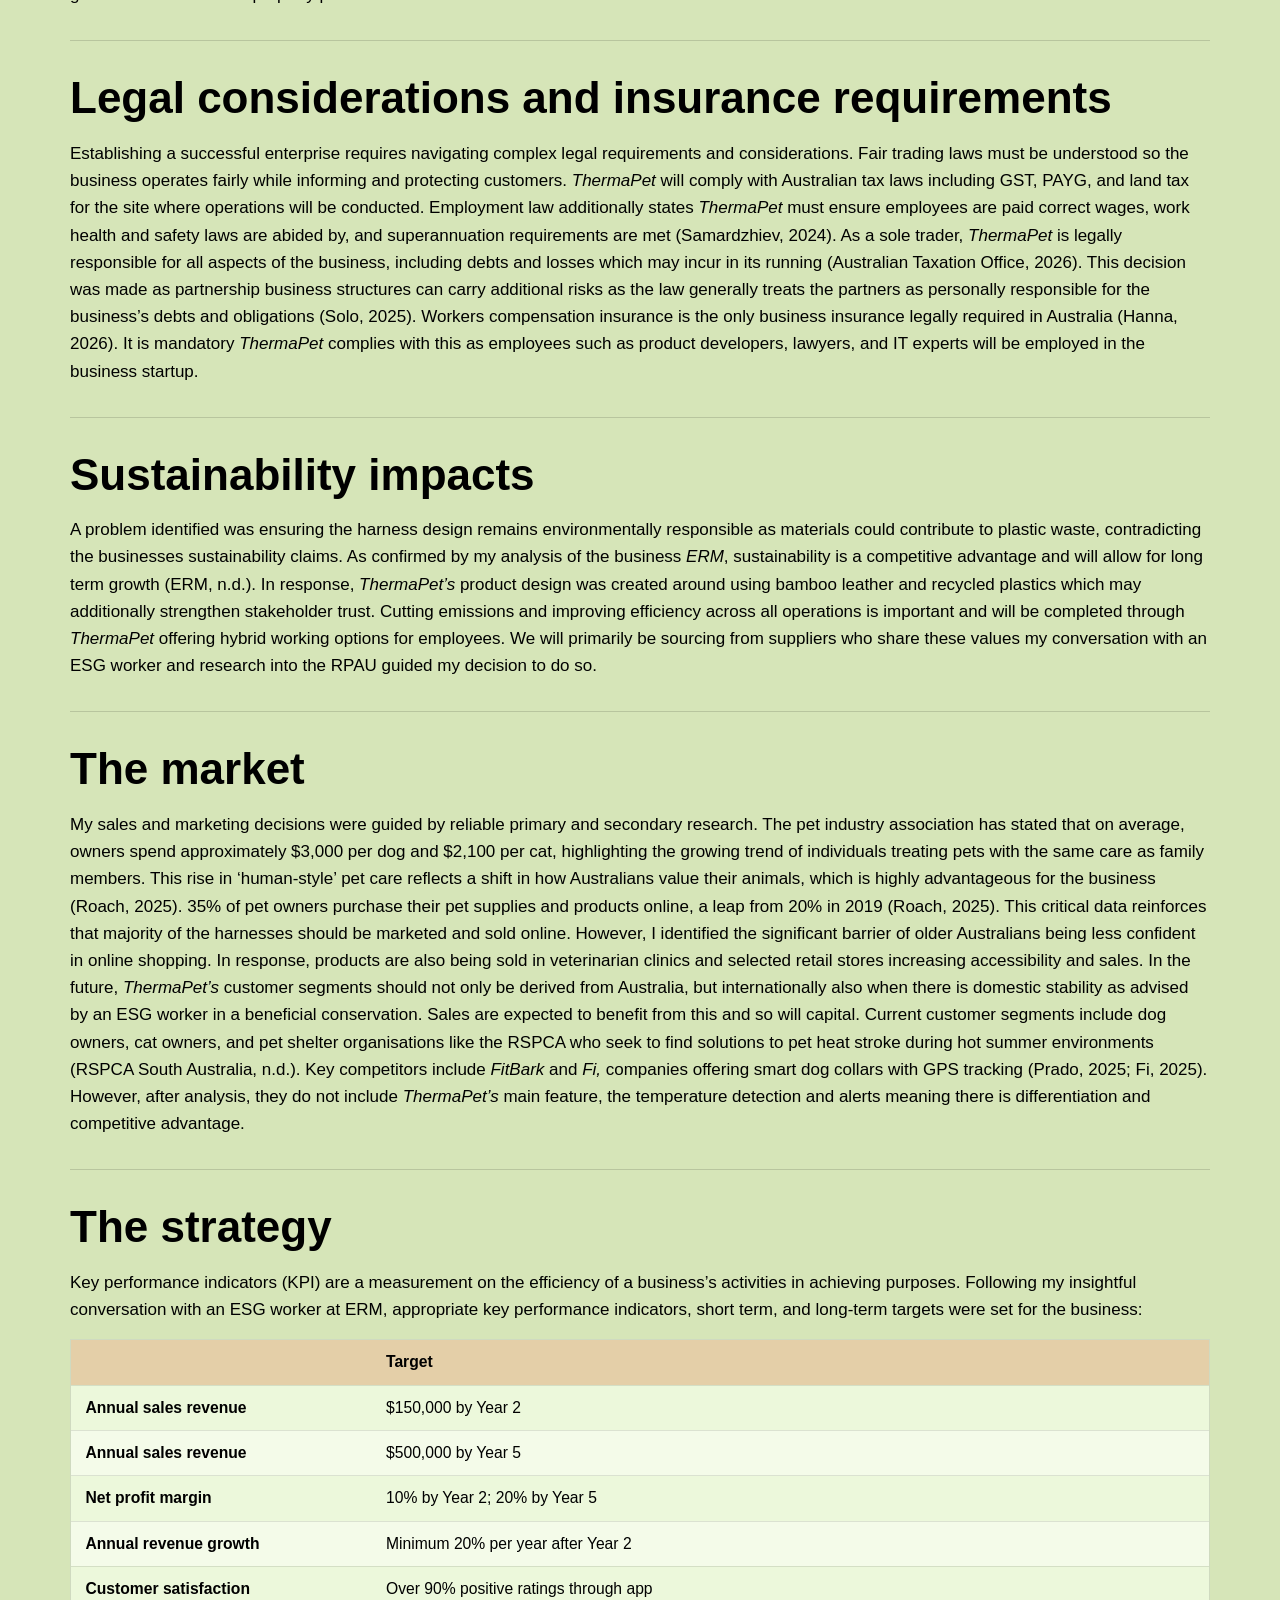
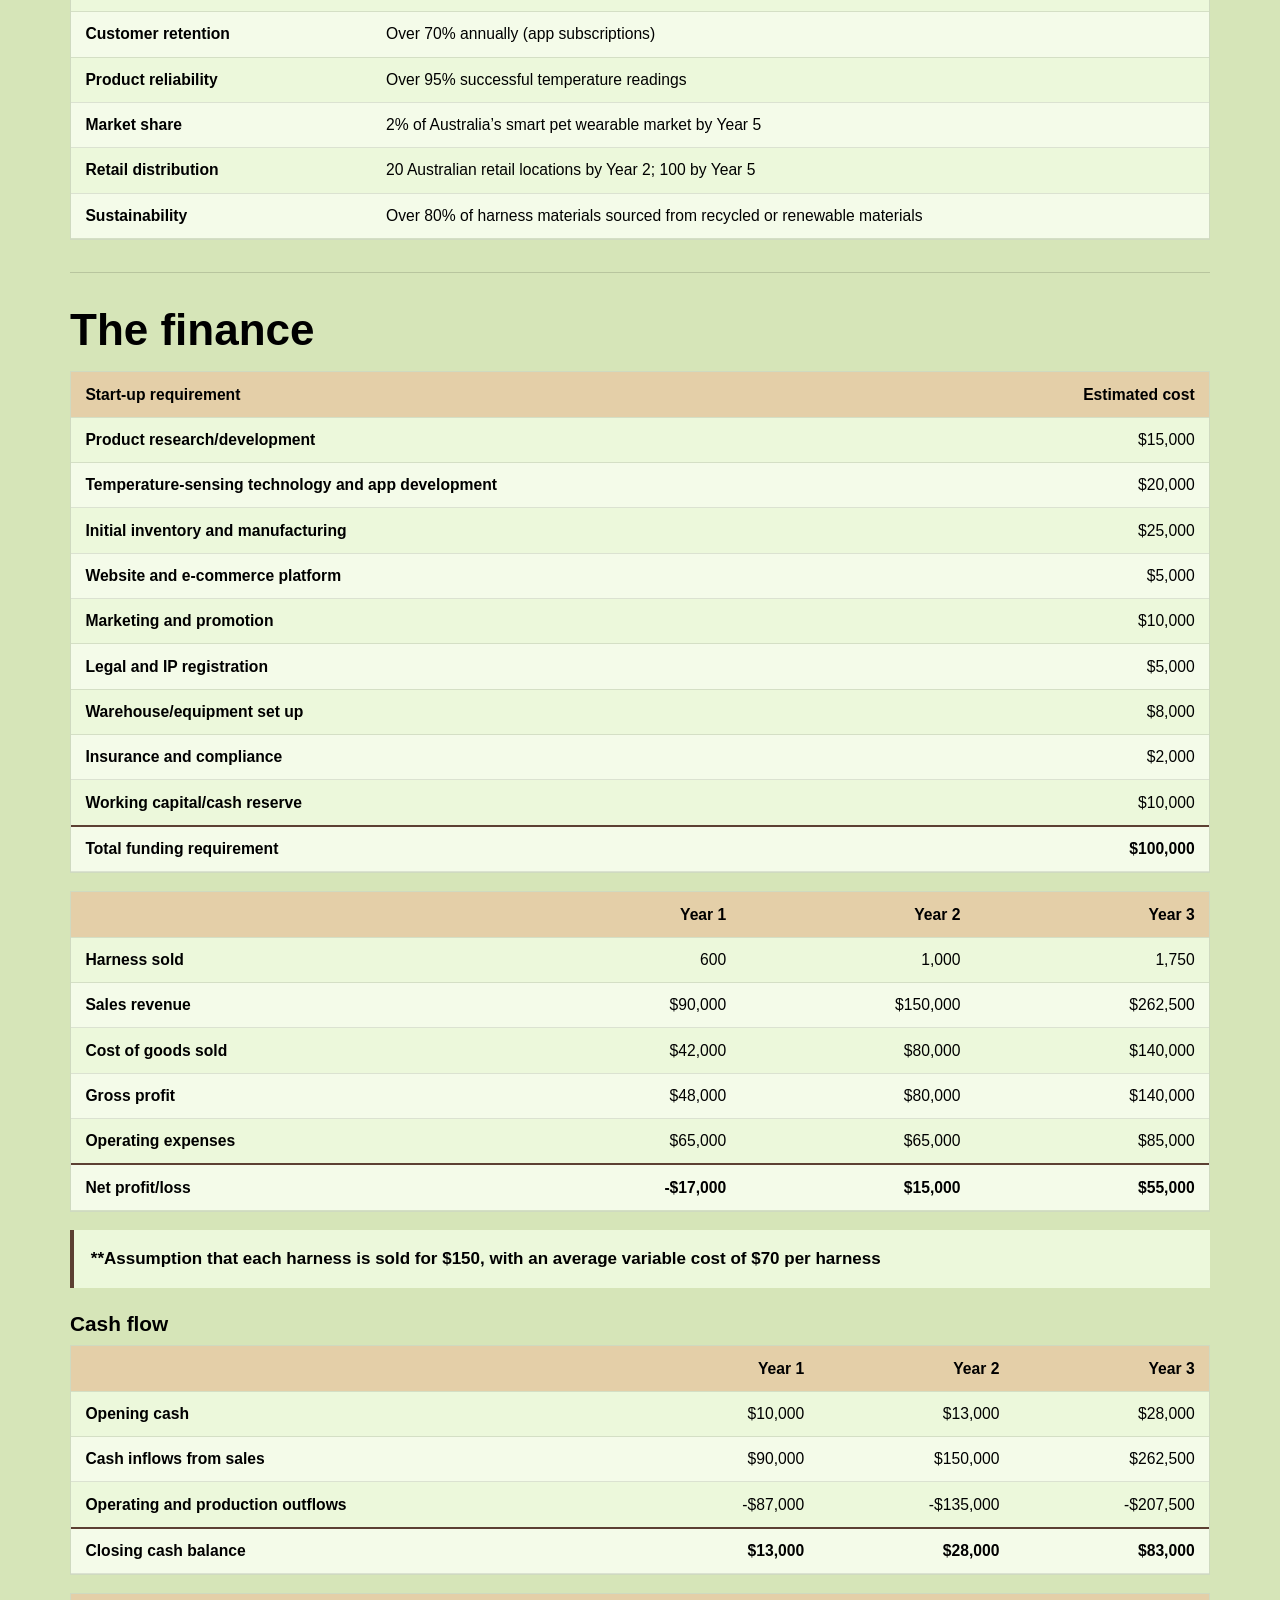
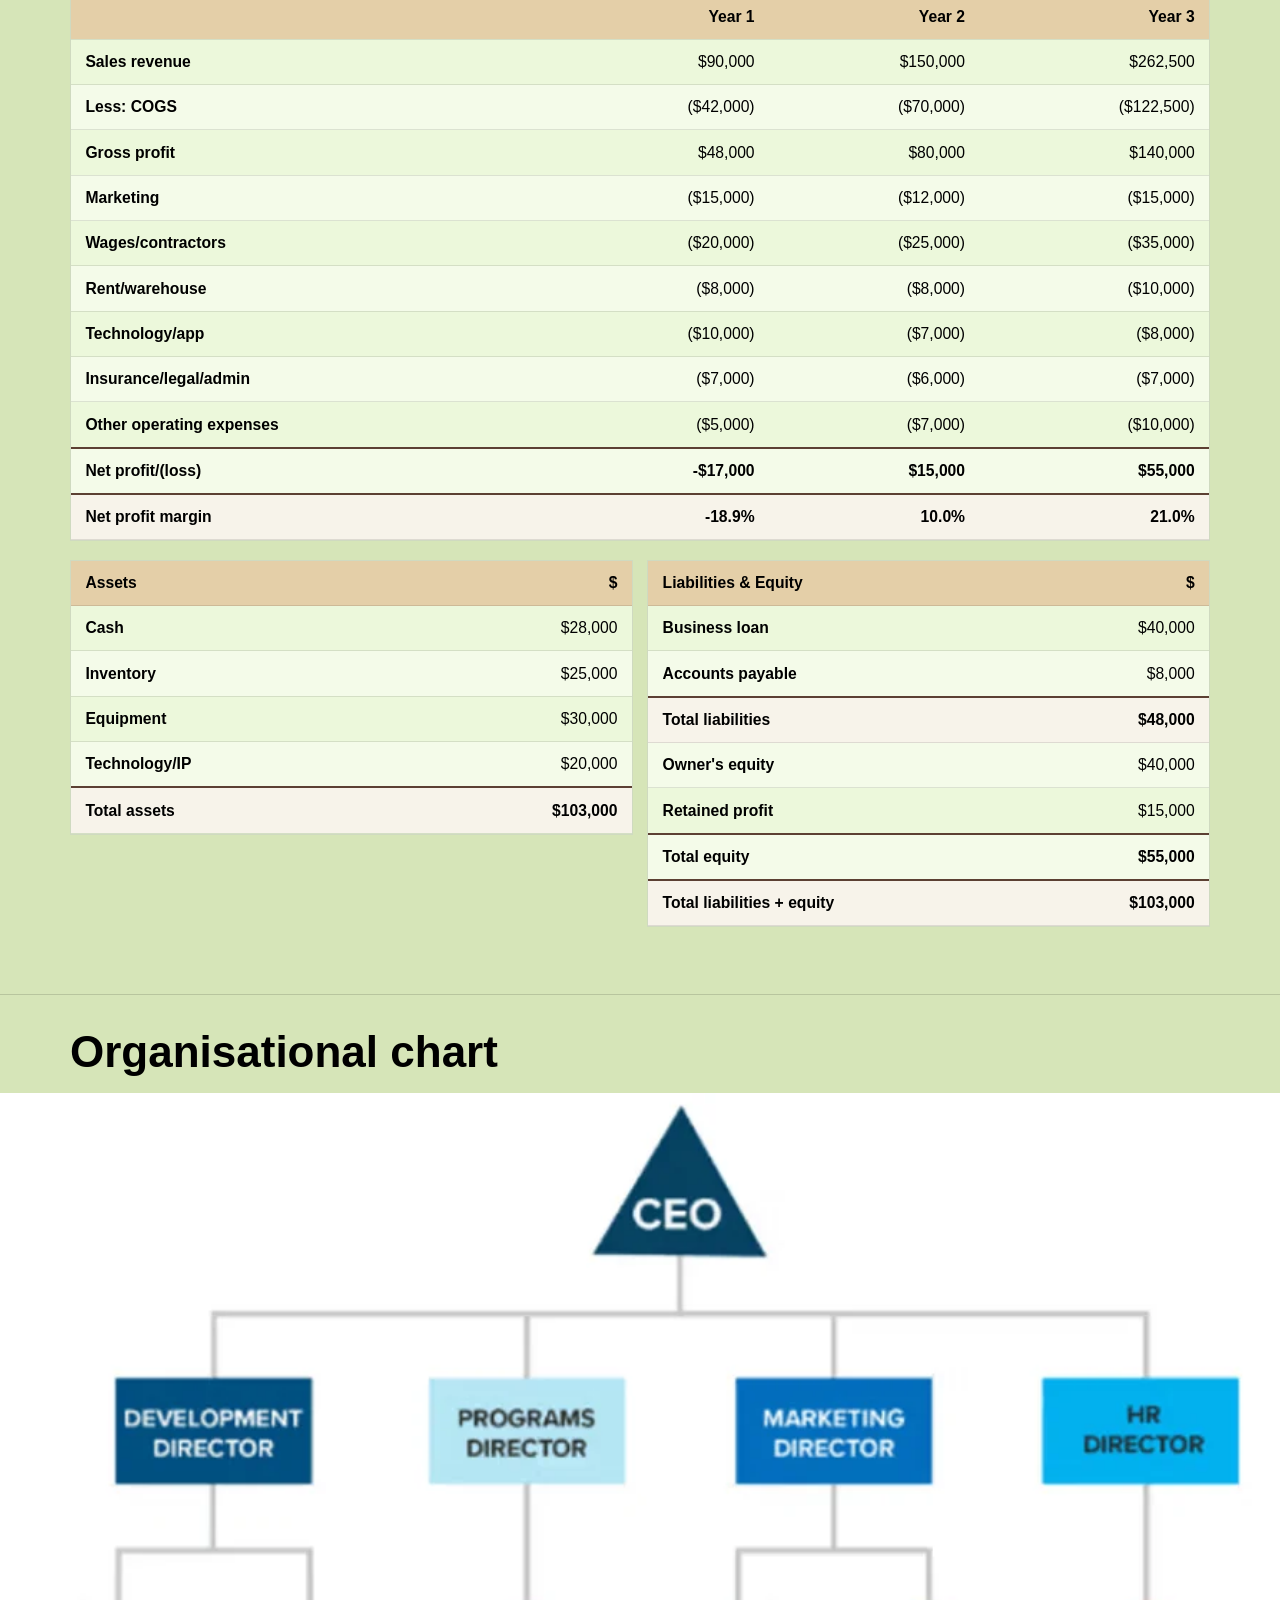
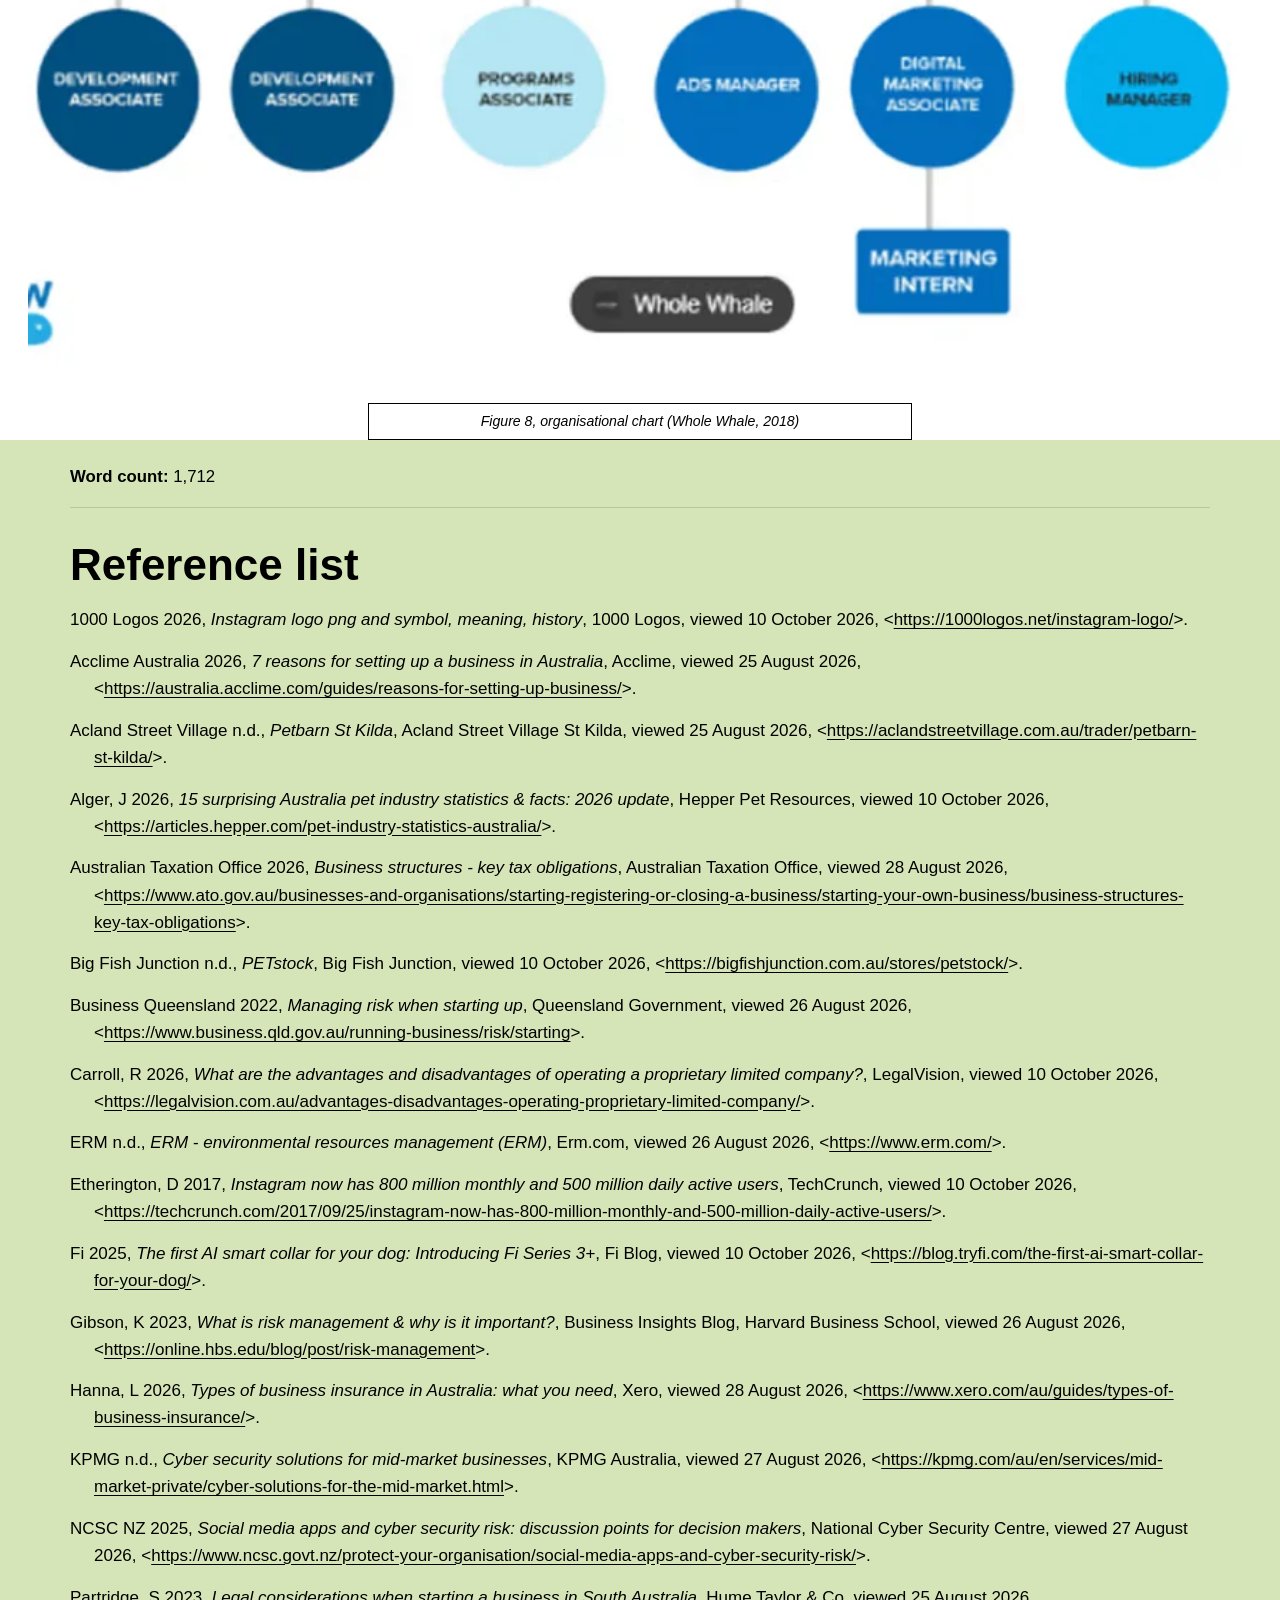
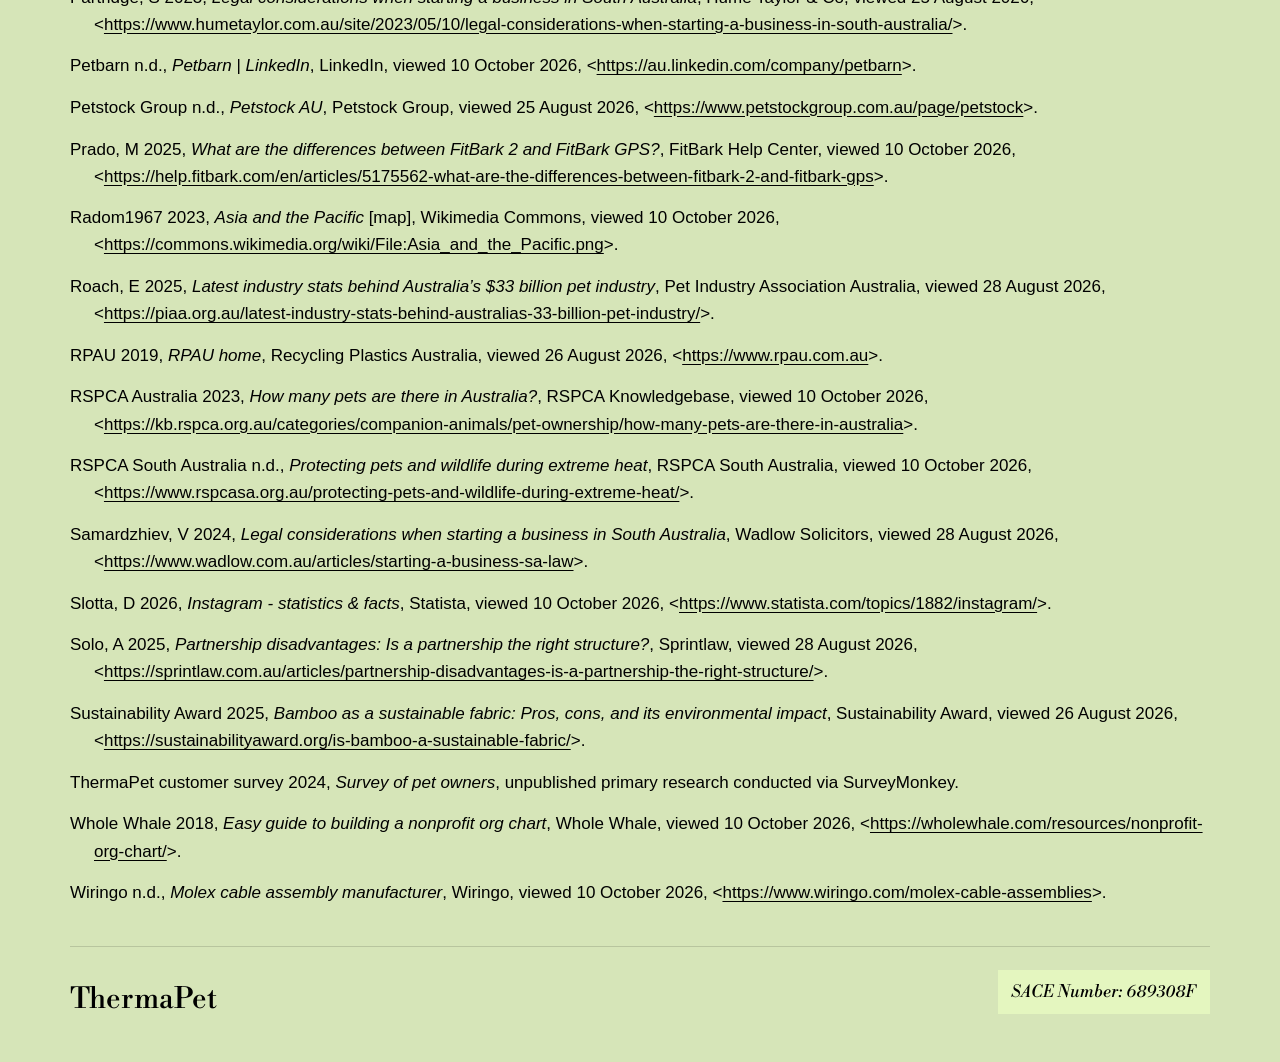
==== commit 221ecc75: "Move Pitch video above Executive summary; add length line" ====
--- a/index.html
+++ b/index.html
@@ -63,6 +63,13 @@
 
   <main class="page">
     <div class="plan">
+      <section id="pitch-video" aria-labelledby="pitch-video-title">
+        <h2 id="pitch-video-title">Pitch video</h2>
+        <p class="note">Length: 1 minute 58 seconds</p>
+        <video class="pitch-video" controls playsinline preload="metadata" poster="video/pitch-poster.jpg" width="650" height="480">
+          <source src="video/pitch.mp4" type="video/mp4">
+        </video>
+      </section>
       <section id="executive-summary" aria-labelledby="executive-summary-title">
         <h2 id="executive-summary-title">Executive summary</h2>
         <p class="note">This section is not assessed or included in the word count</p>
@@ -72,12 +79,6 @@
           <p>Marketing and distribution will have a strong focus on social media, particularly Instagram, alongside partnerships with pet retailers and veterinarian clinics. Instagram has been well researched and supports brand awareness making it suitable for use. Instagram will demonstrate the benefits of the product and preview premium application features, while pet retailers will provide customers with a physical channel through which they can discover and purchase the ThermaPet smart harness. The business will establish partnerships with sustainable material suppliers, legal professionals and cybersecurity specialists to support responsible and secure operations.</p>
           <p>Several risks have been identified and explored through insightful business intelligence, strategic analysis, and research. Cybersecurity is a significant concern. The harness relies on an app and connected temperature-monitoring technology. ThermaPet will therefore prioritise cybersecurity expertise and regular technology updates to protect customer information and trust, which are important factors in maintaining customer relationships and therefore revenue. Legal and ethical risks will be addressed through partnerships as research into the Australian Taxation Office emphasised the benefit in consulting professions. Discussion with a former Adelaide Zoo worker highlighted the risks associated with customers having the false belief it is safe to leave their pet outside if they have a temperature sensing harness on. To ensure this does not occur, a paper handbook provided with purchase will provide guidance for how to use the app and will explain correct product use and emphasise that temperature monitoring does not make it safe to leave pets in dangerous heat or on surfaces that may burn their paws. ThermaPet aims to establish a trusted pet technology brand that reduces the risk of heat-related illness, provides owners with greater peace of mind and achieves sustainable long-term business growth.</p>
         </div>
-      </section>
-      <section id="pitch-video" aria-labelledby="pitch-video-title">
-        <h2 id="pitch-video-title">Pitch video</h2>
-        <video class="pitch-video" controls playsinline preload="metadata" poster="video/pitch-poster.jpg" width="650" height="480">
-          <source src="video/pitch.mp4" type="video/mp4">
-        </video>
       </section>
       <div class="with-stats">
         <div class="with-stats-main">
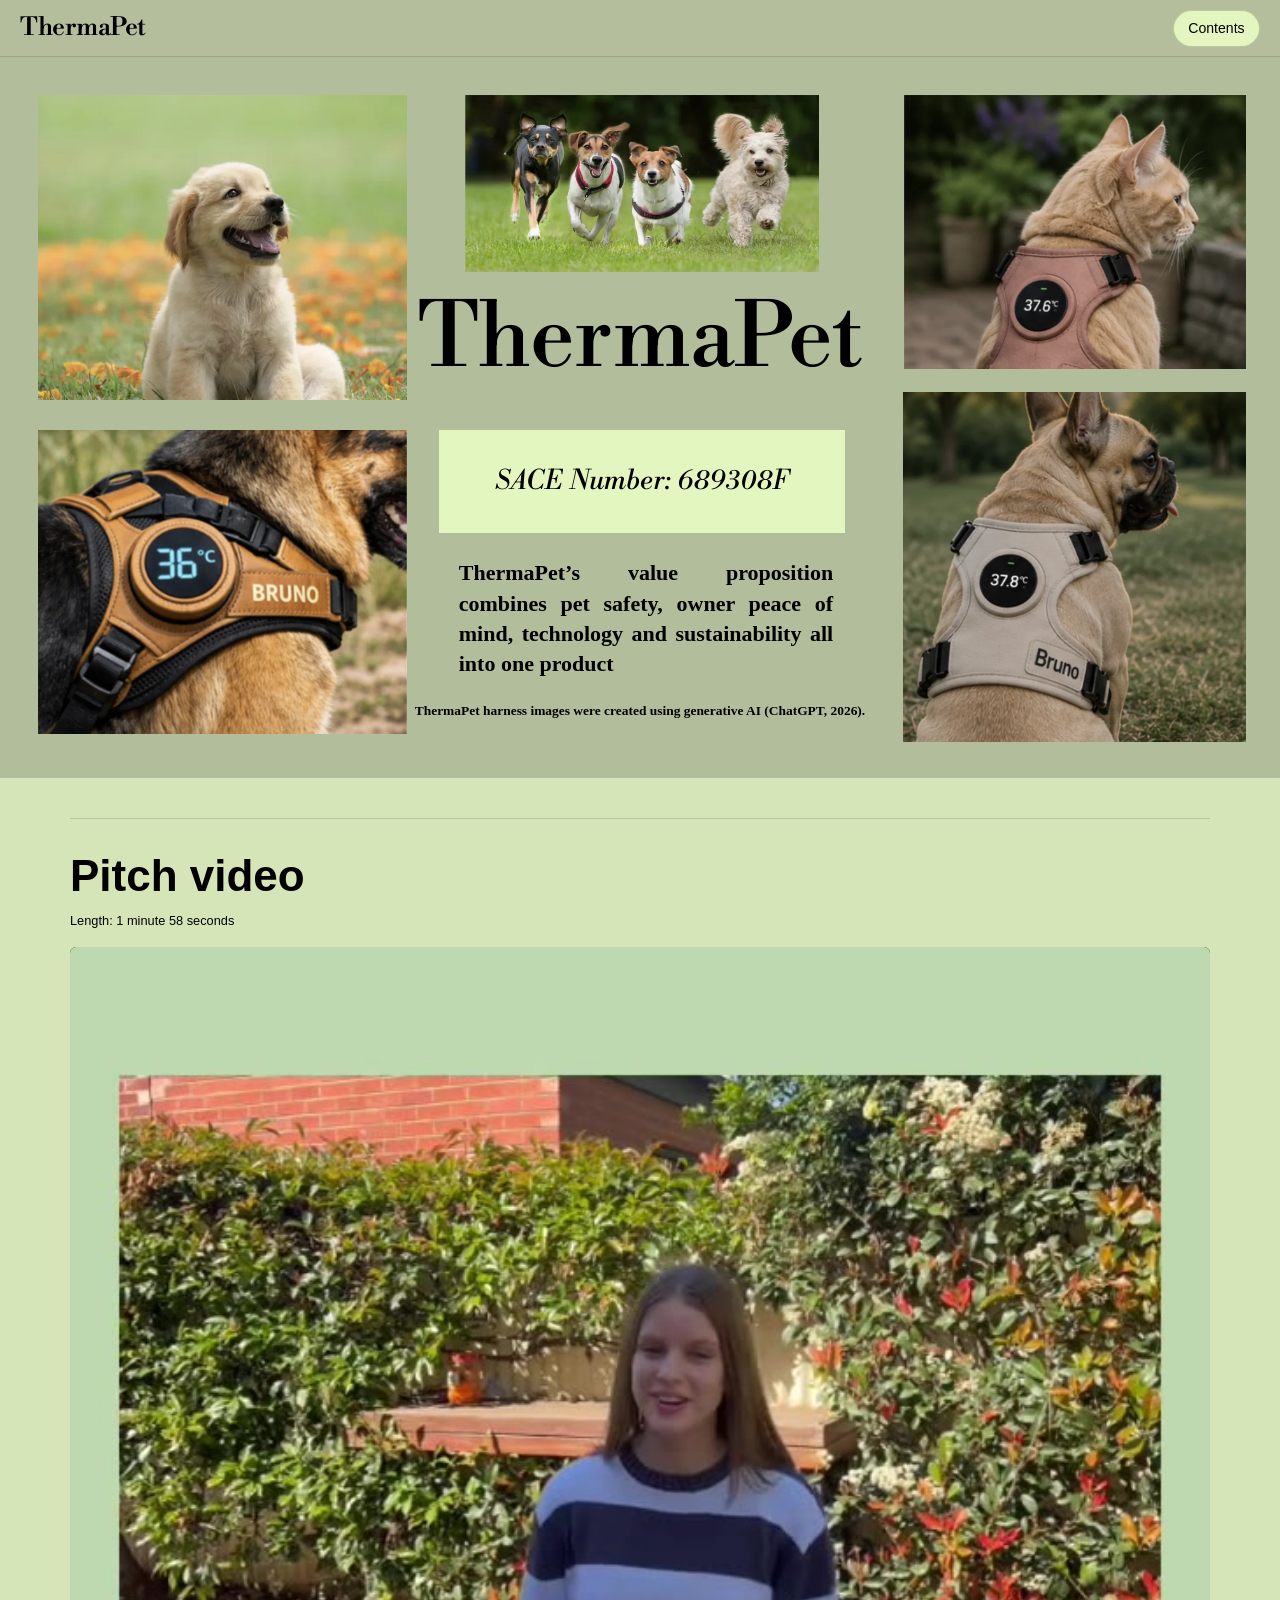
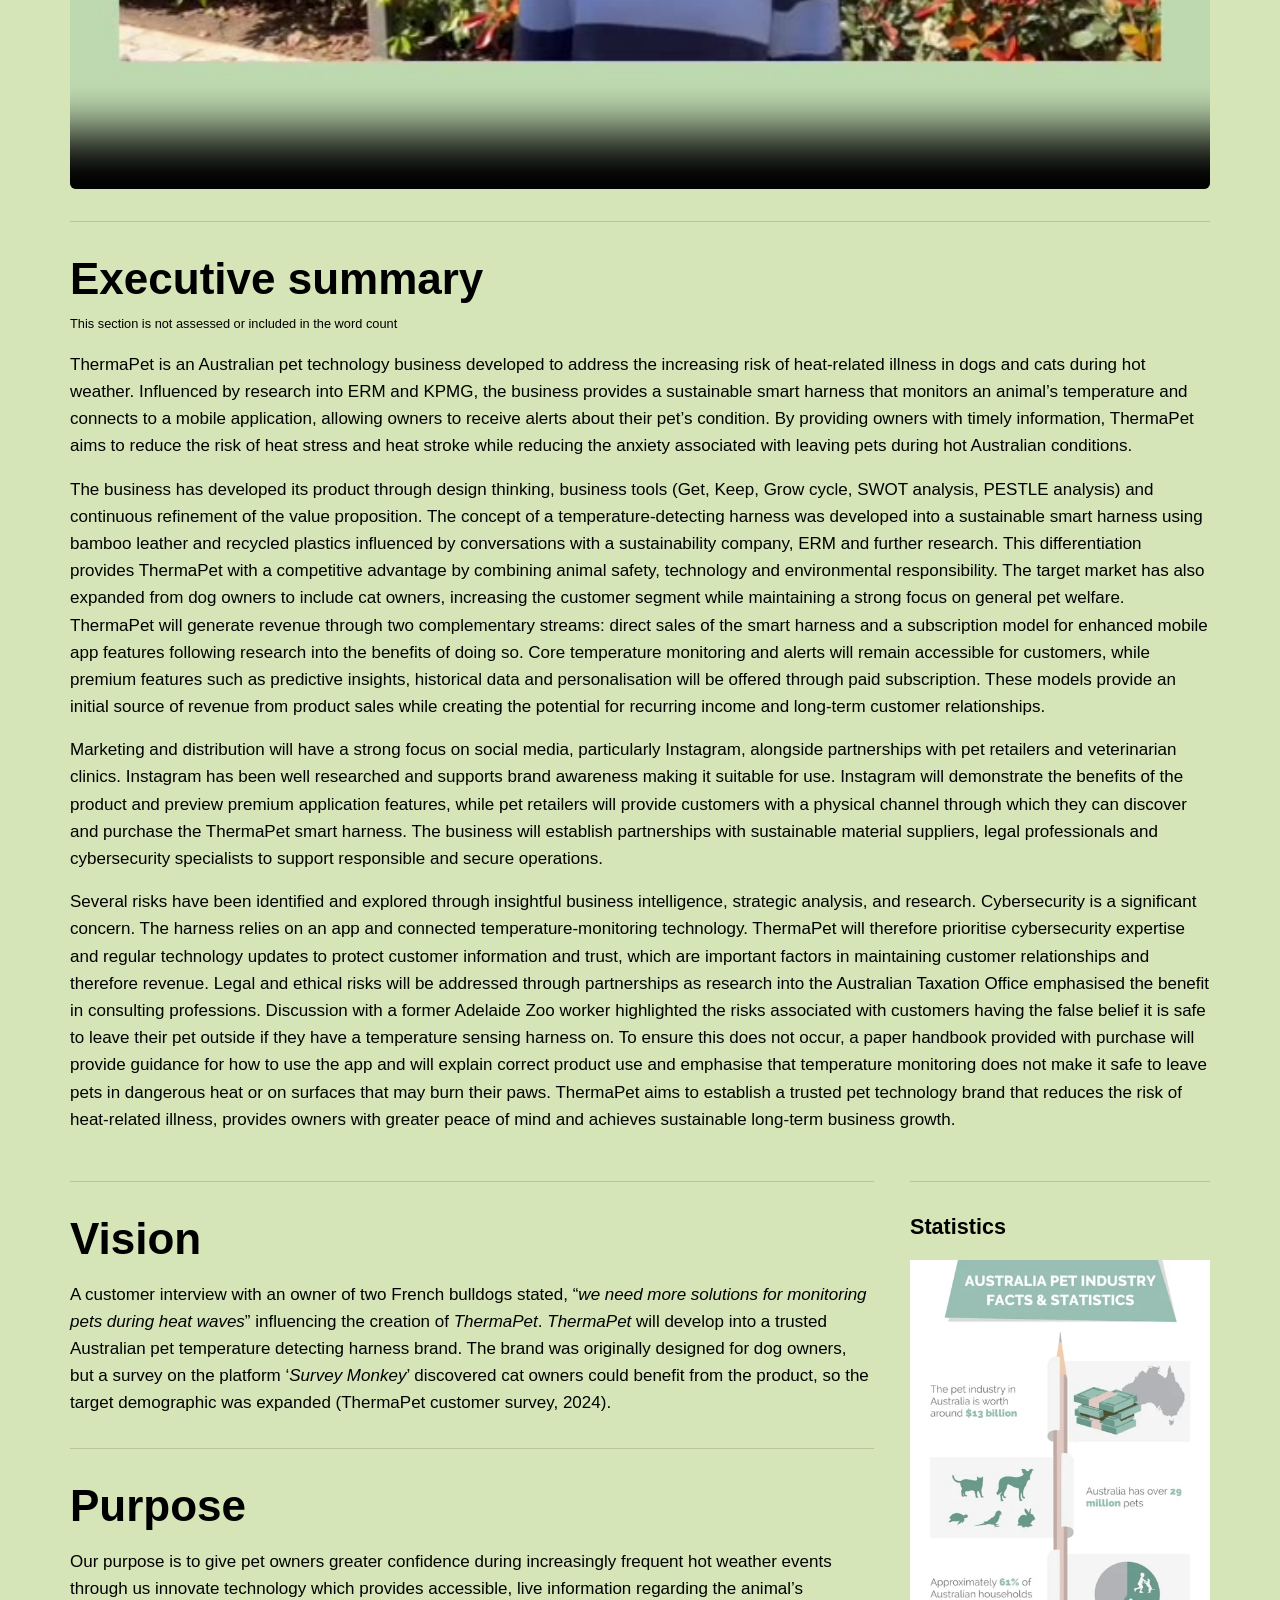
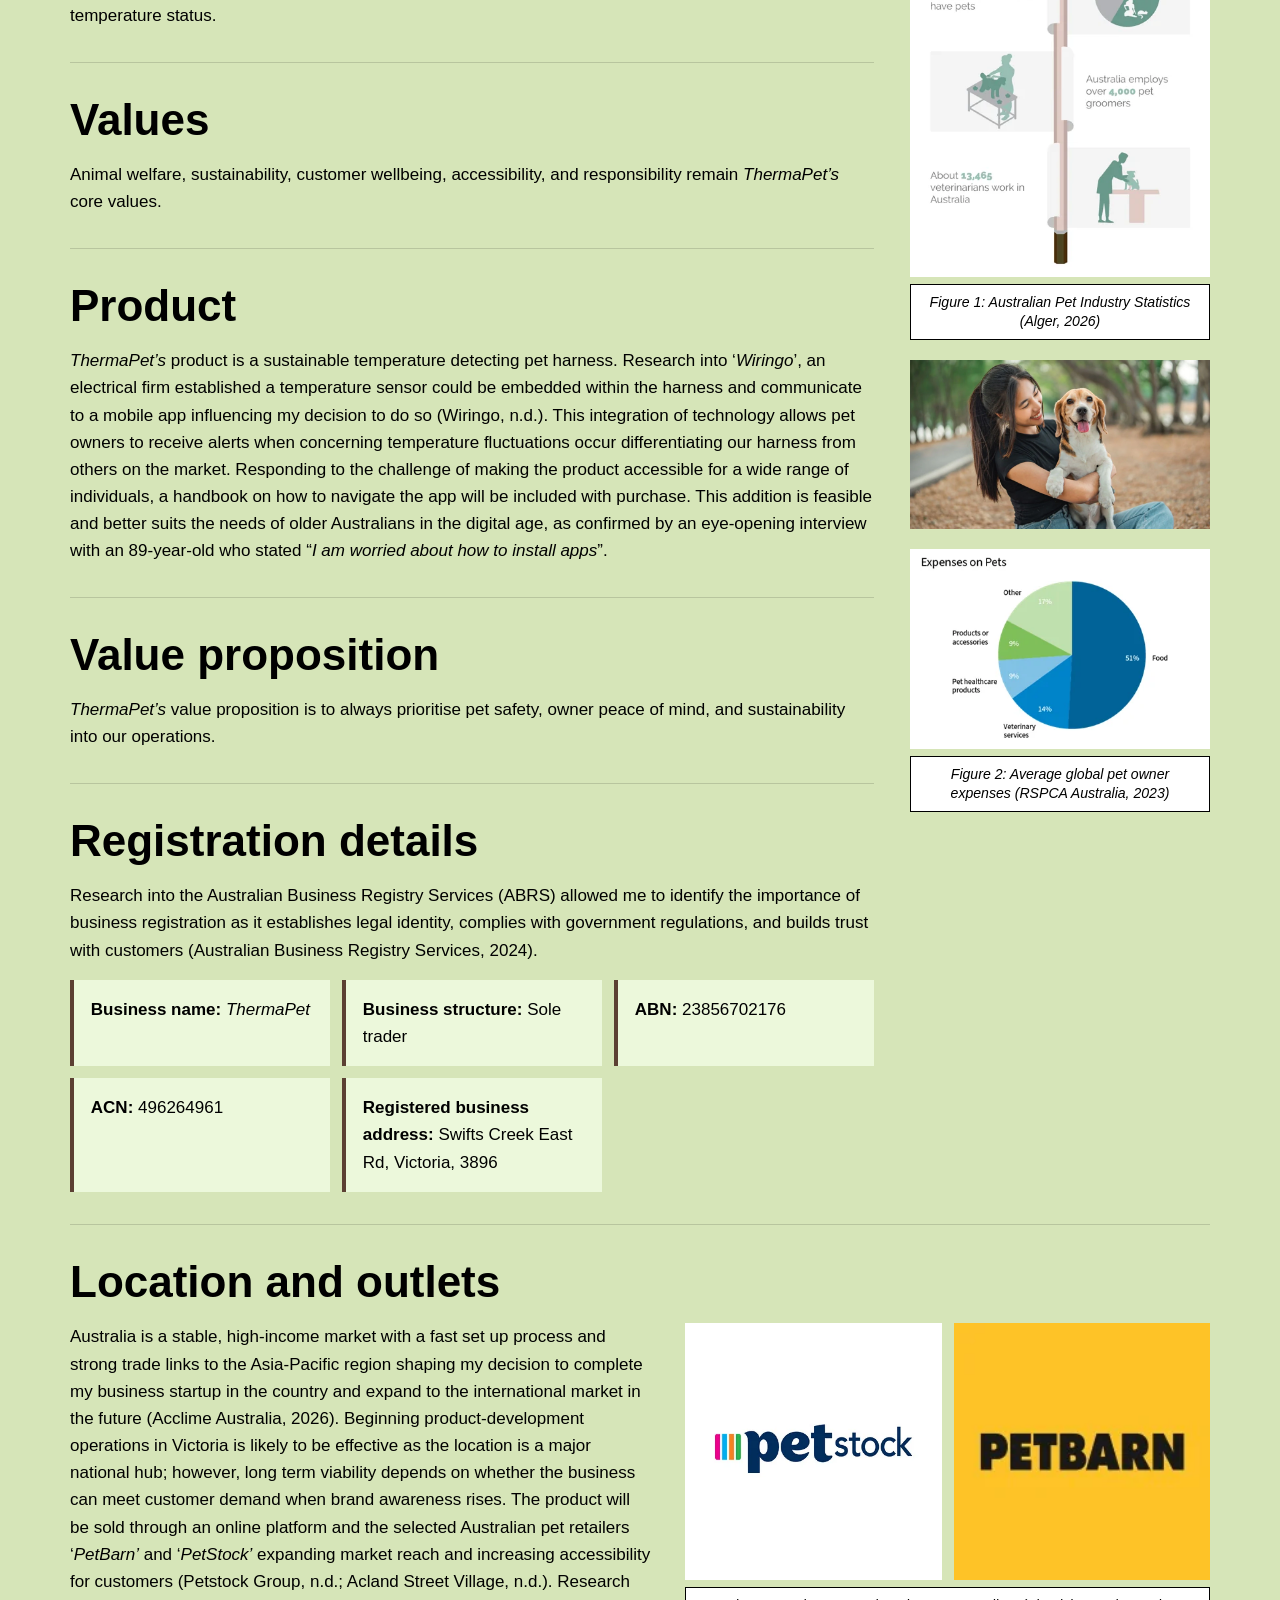
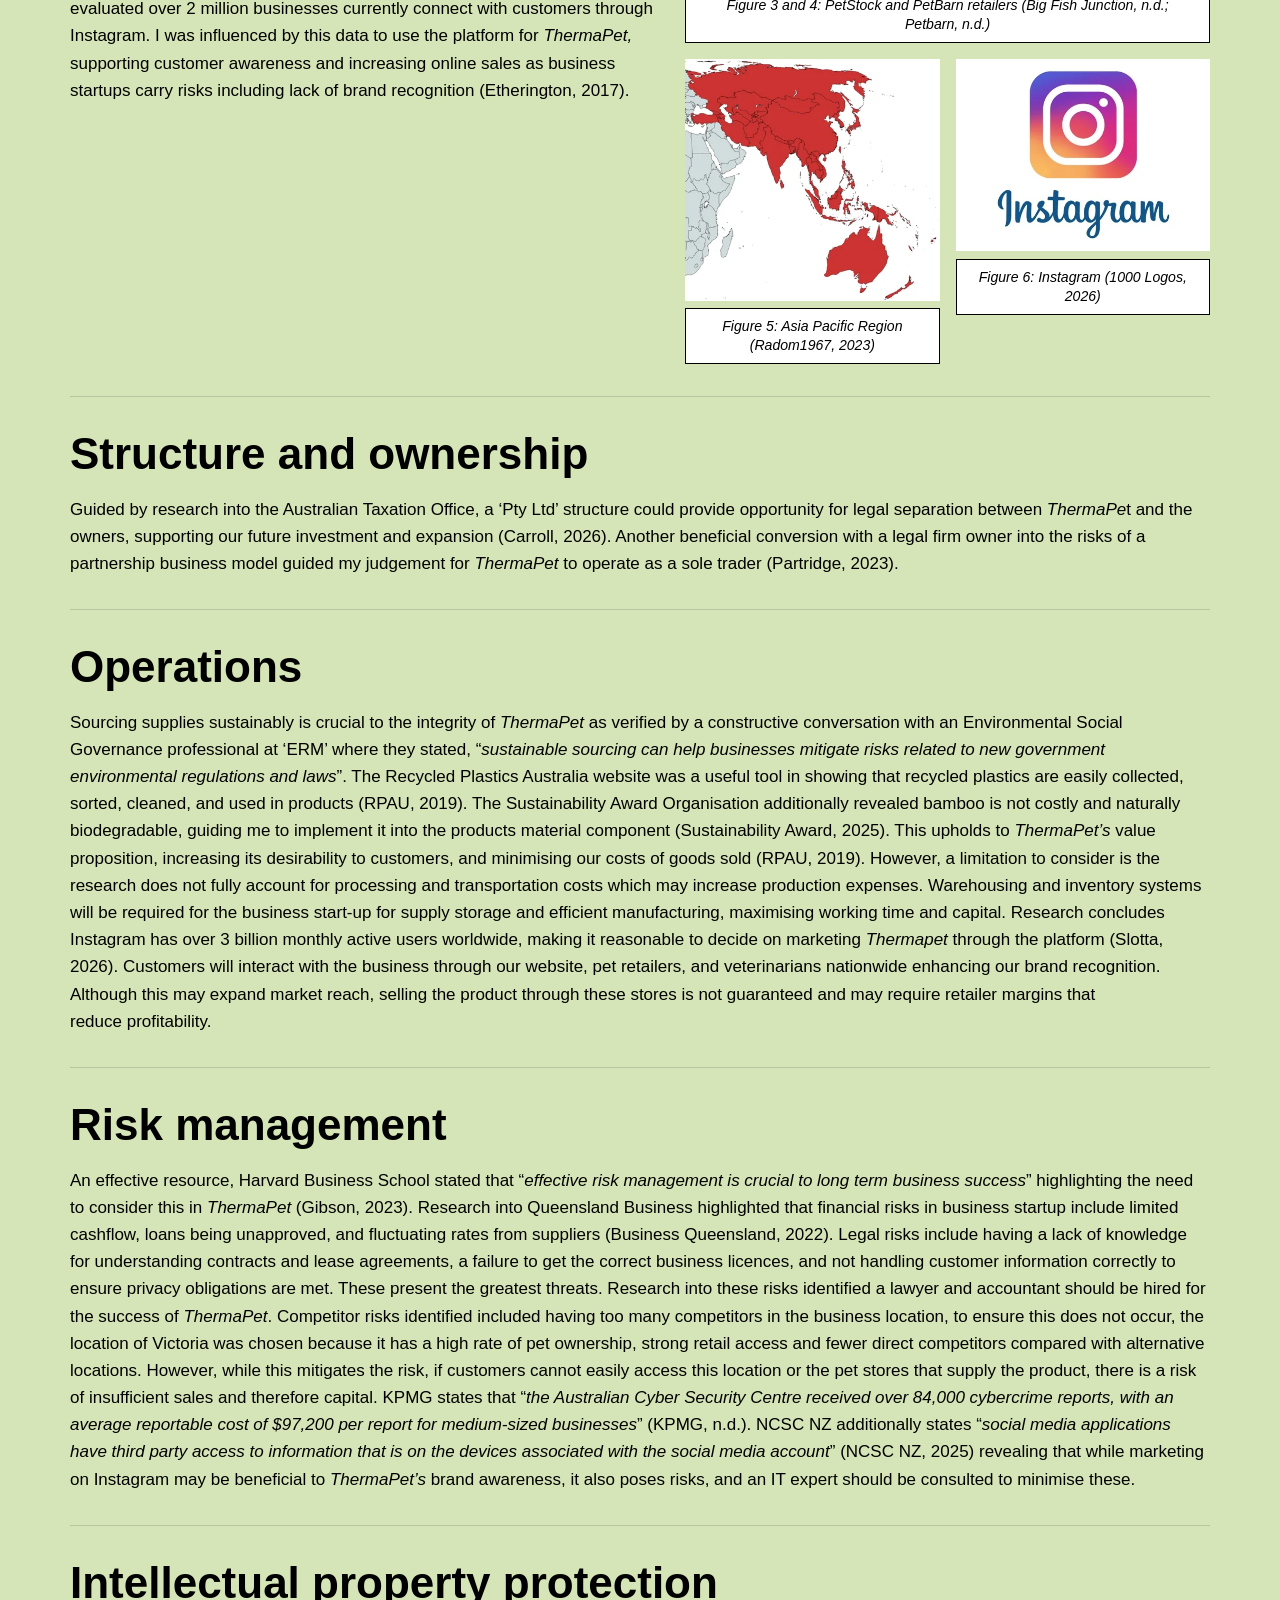
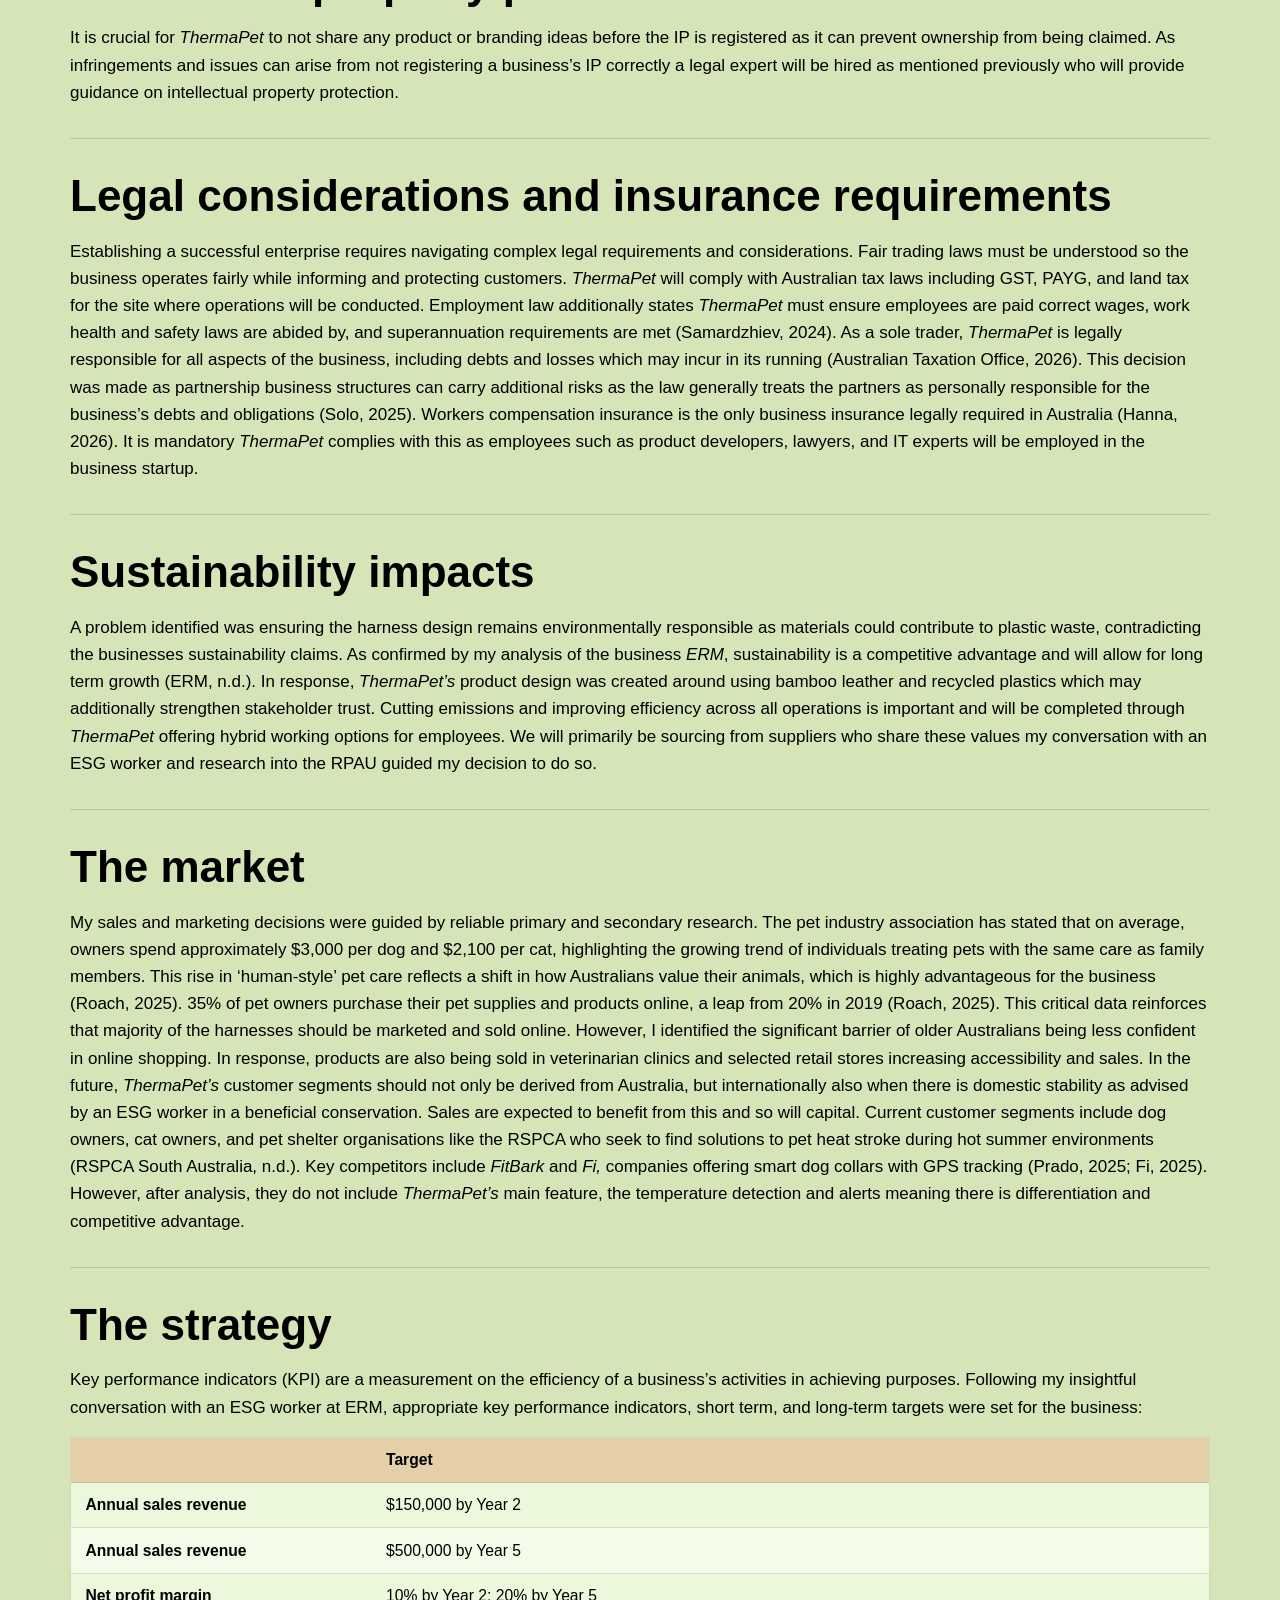
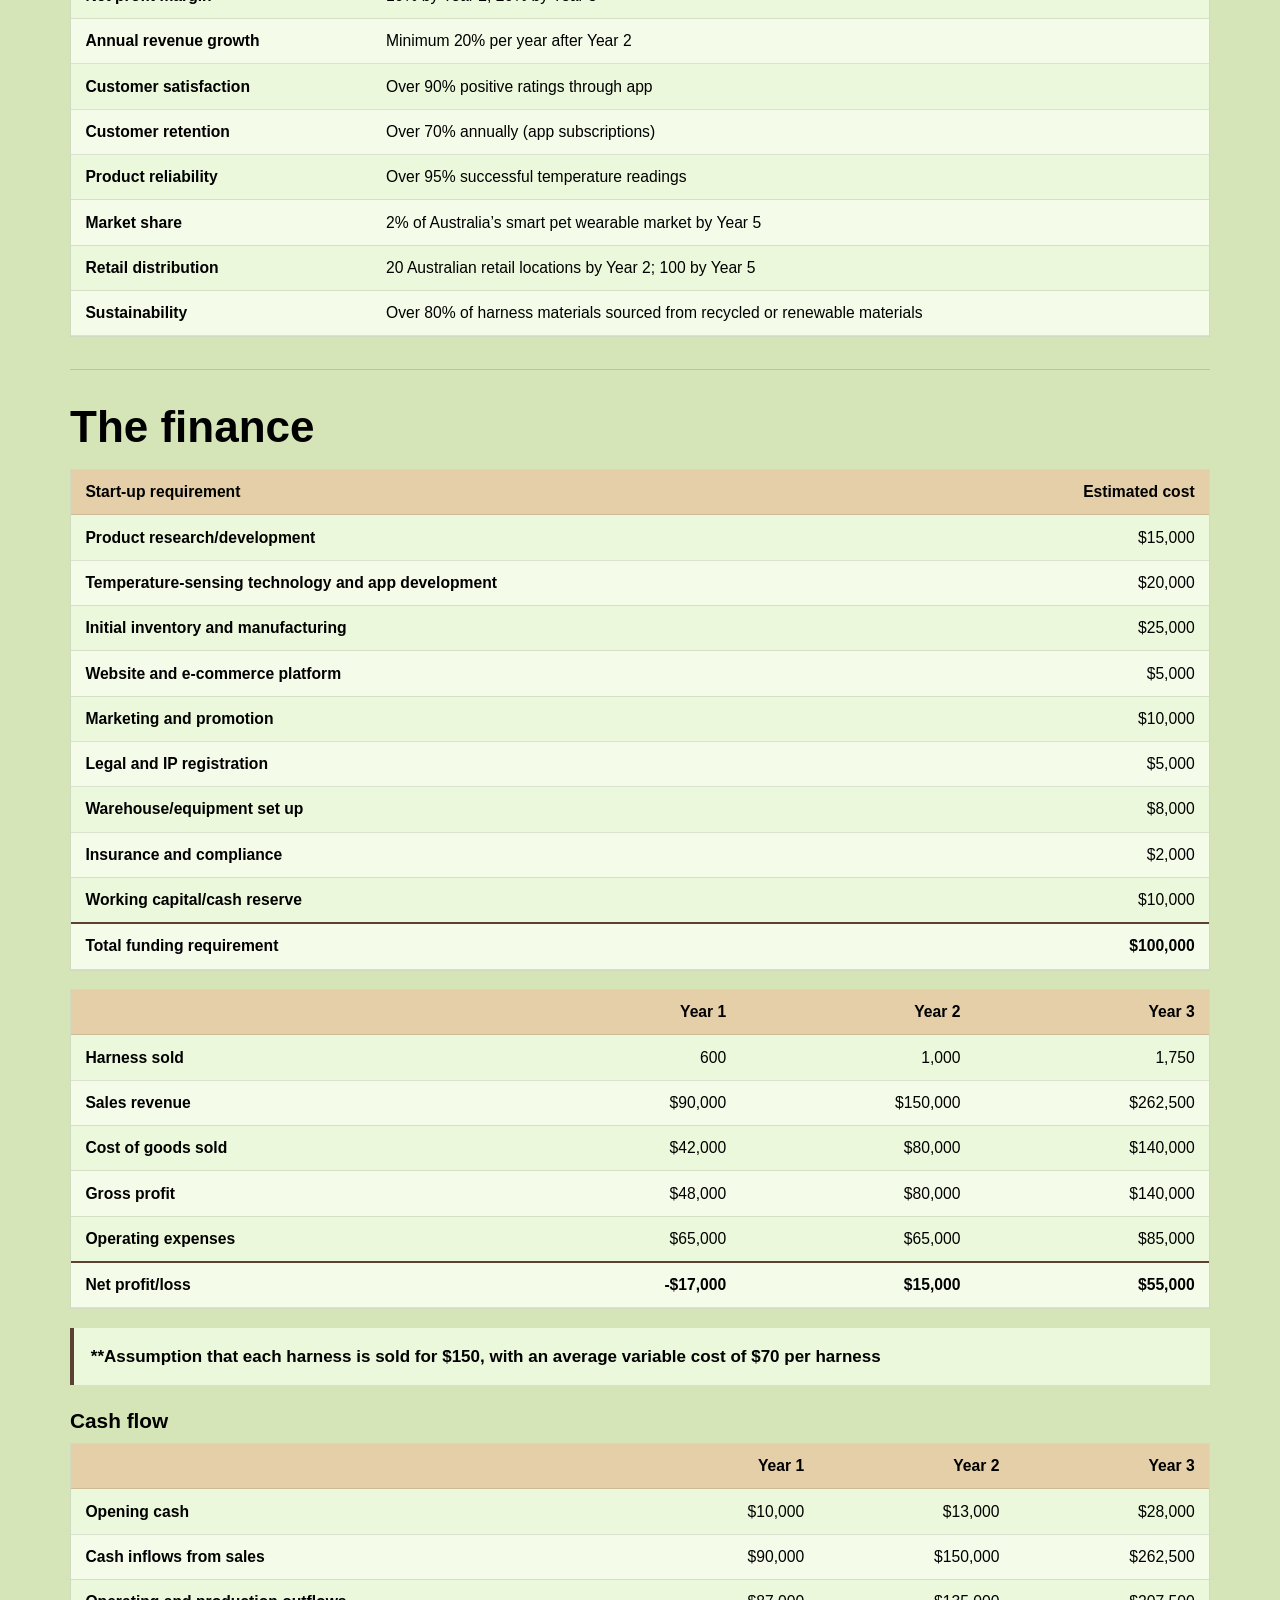
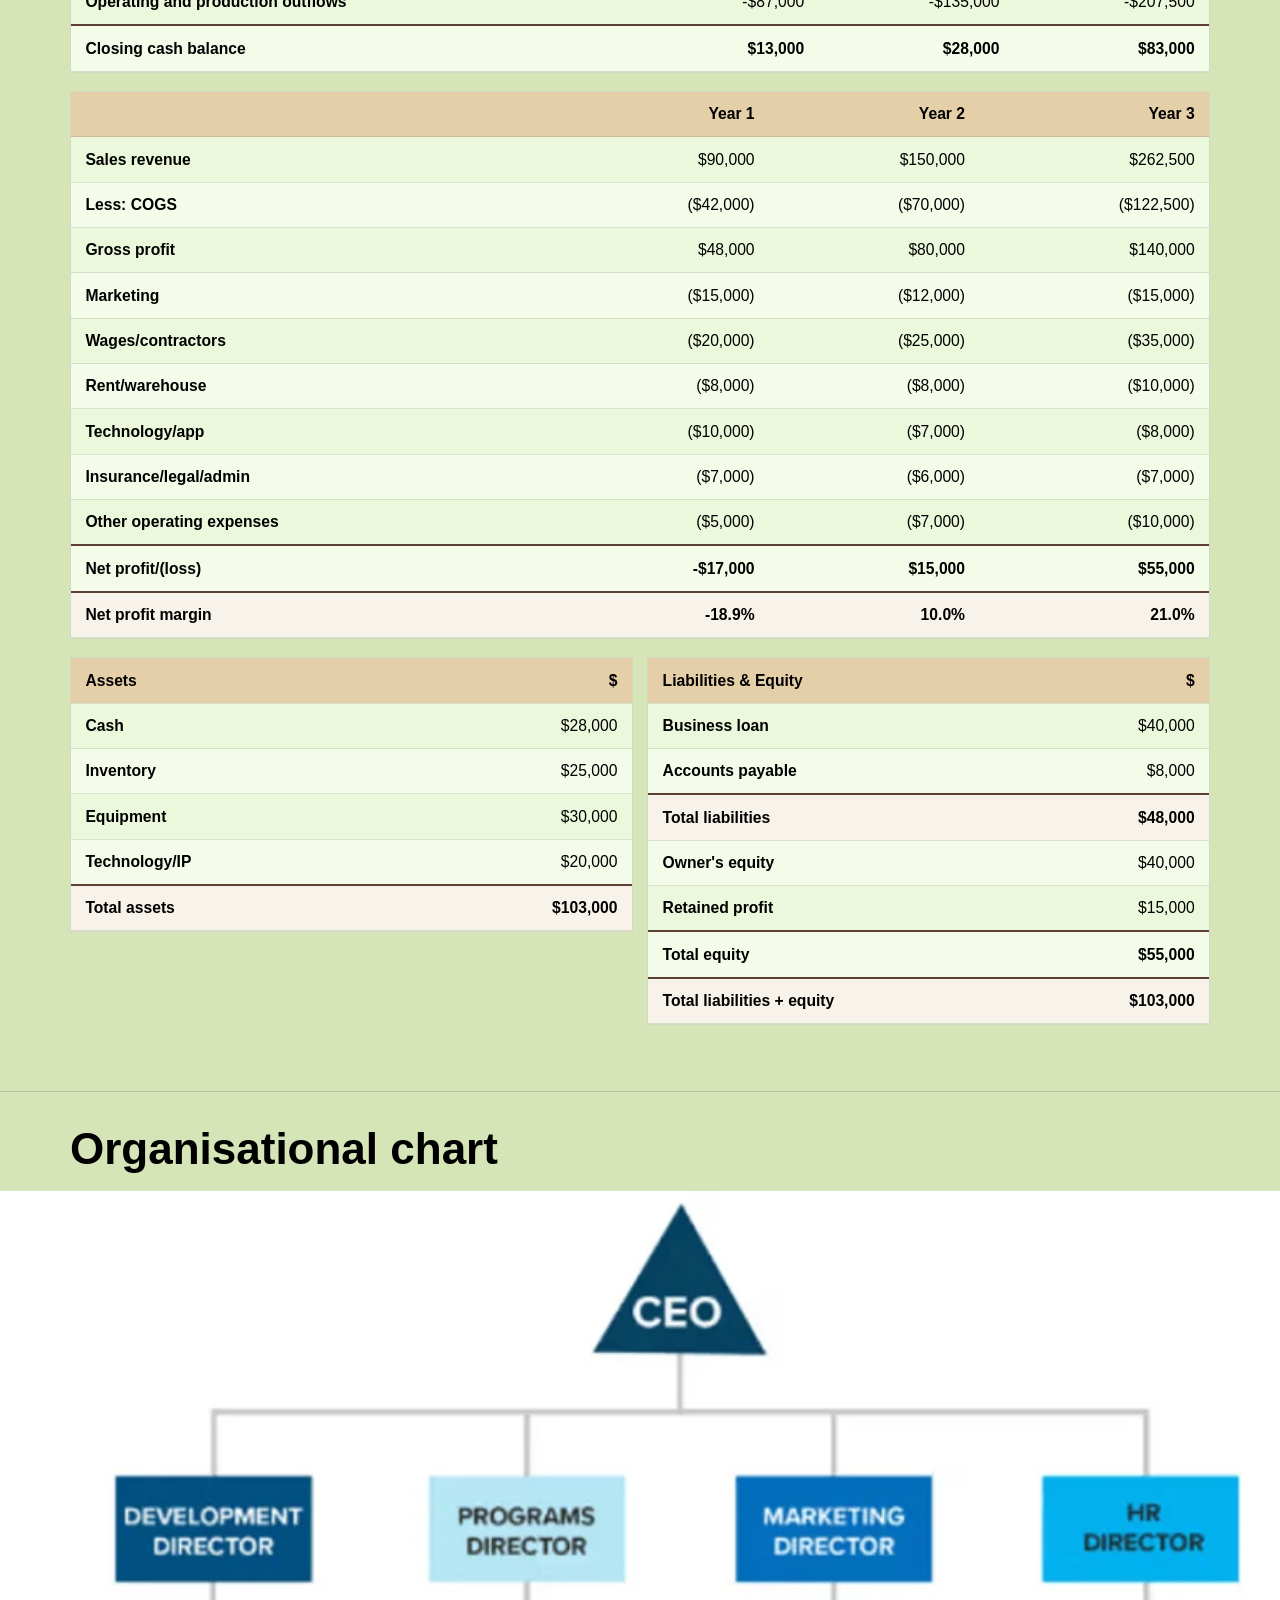
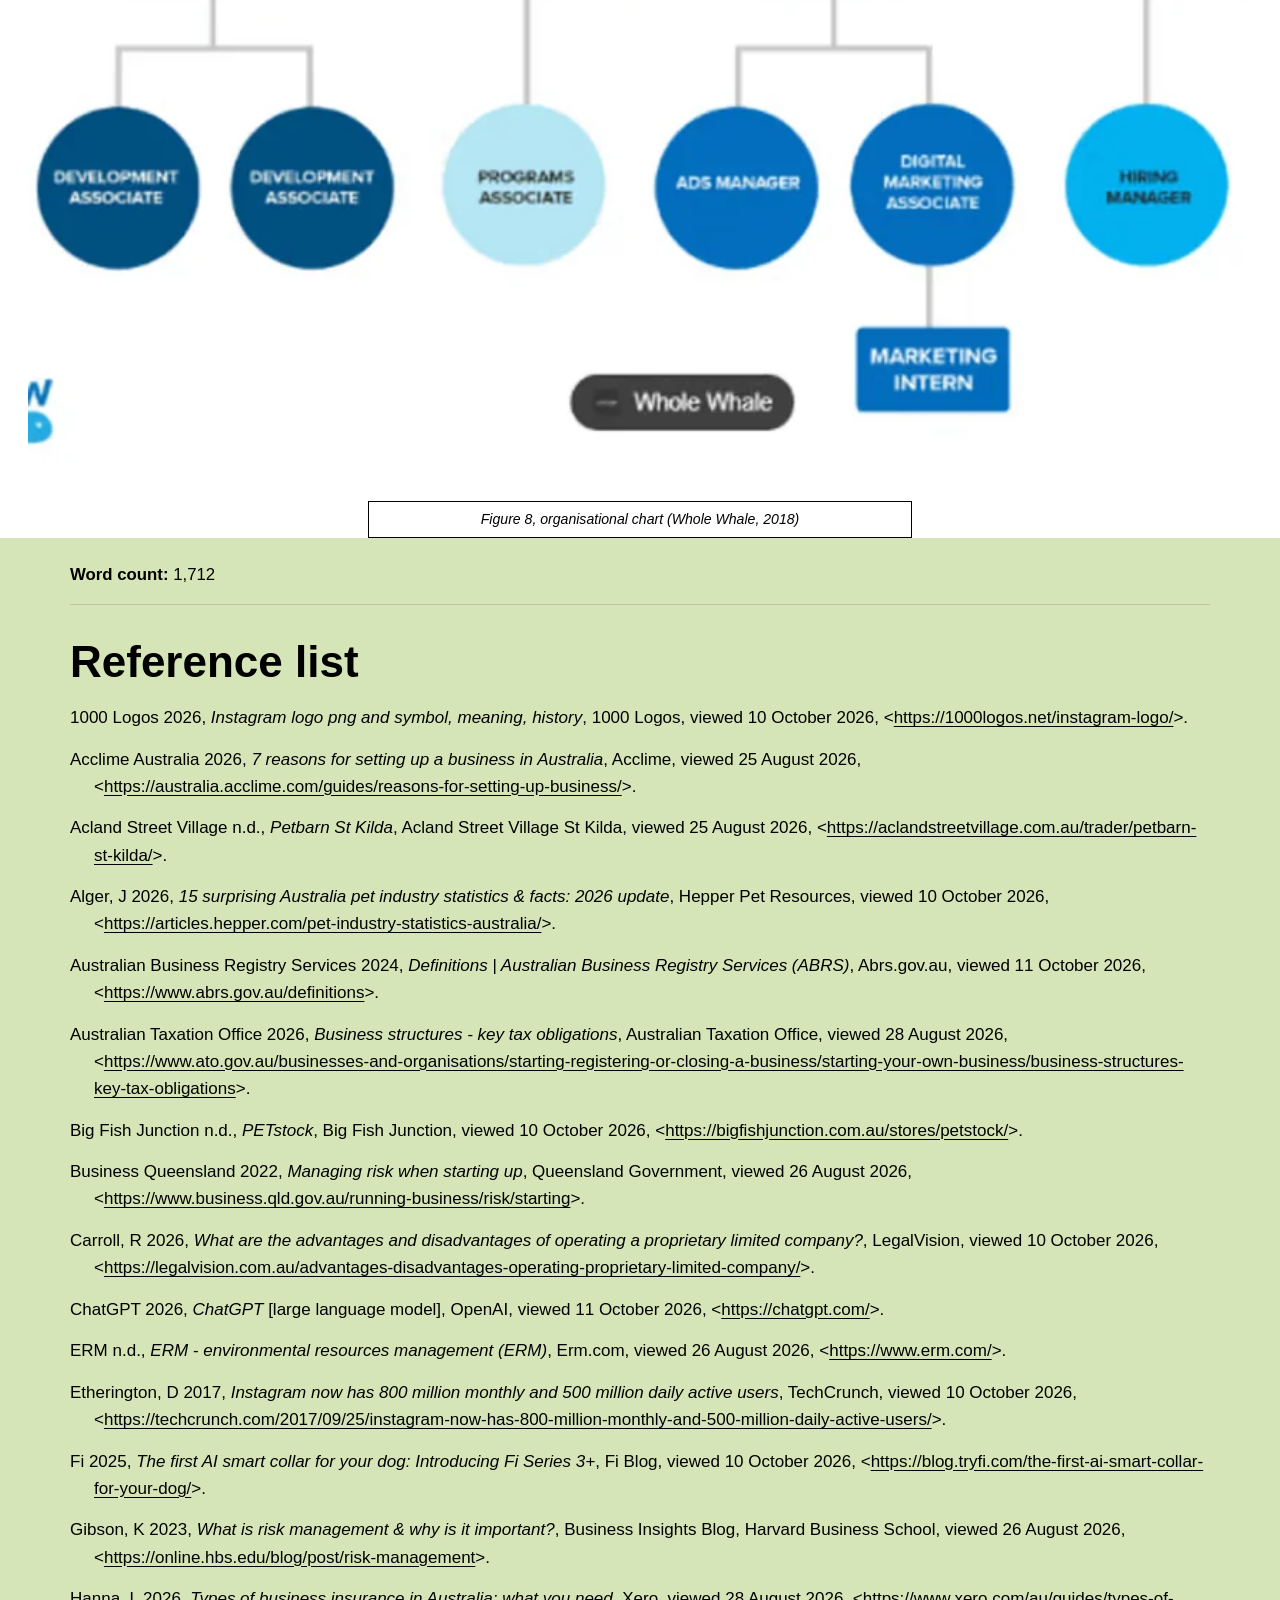
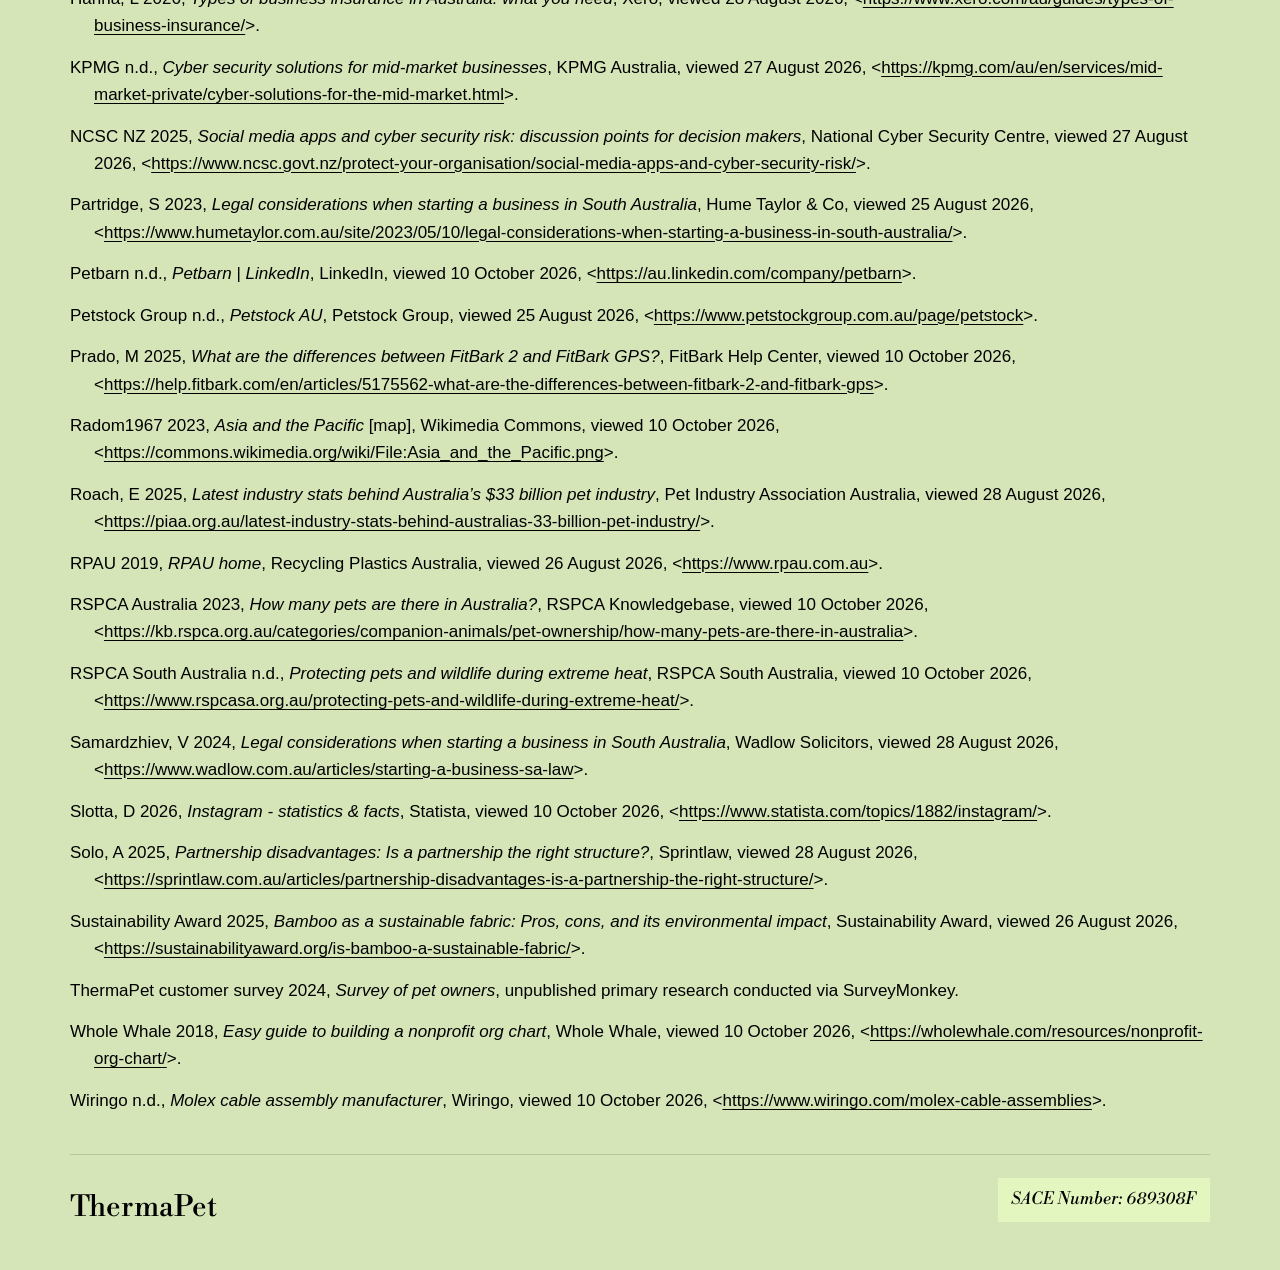
==== commit f724e1e3: "Add ABRS registration paragraph, generative-AI cover note, and ABRS/ChatGPT references" ====
--- a/index.html
+++ b/index.html
@@ -58,6 +58,7 @@
       <h1 class="title">ThermaPet</h1>
       <p class="sace">SACE Number: 689308F</p>
       <p class="value">ThermaPet’s value proposition combines pet safety, owner peace of mind, technology and sustainability all into one product</p>
+      <p class="ai-note">ThermaPet harness images were created using generative AI (ChatGPT, 2026).</p>
     </div>
   </header>
 
@@ -114,6 +115,9 @@
       </section>
       <section id="registration-details" aria-labelledby="registration-details-title">
         <h2 id="registration-details-title">Registration details</h2>
+        <div class="prose">
+          <p>Research into the Australian Business Registry Services (ABRS) allowed me to identify the importance of business registration as it establishes legal identity, complies with government regulations, and builds trust with customers (Australian Business Registry Services, 2024).</p>
+        </div>
         <div class="facts">
           <p><strong>Business name:</strong> <em>ThermaPet</em></p>
           <p><strong>Business structure:</strong> Sole trader</p>
@@ -341,10 +345,12 @@
           <li>Acclime Australia 2026, <em>7 reasons for setting up a business in Australia</em>, Acclime, viewed 25 August 2026, &lt;<a href="https://australia.acclime.com/guides/reasons-for-setting-up-business/">https://australia.acclime.com/guides/reasons-for-setting-up-business/</a>&gt;.</li>
           <li>Acland Street Village n.d., <em>Petbarn St Kilda</em>, Acland Street Village St Kilda, viewed 25 August 2026, &lt;<a href="https://aclandstreetvillage.com.au/trader/petbarn-st-kilda/">https://aclandstreetvillage.com.au/trader/petbarn-st-kilda/</a>&gt;.</li>
           <li>Alger, J 2026, <em>15 surprising Australia pet industry statistics &amp; facts: 2026 update</em>, Hepper Pet Resources, viewed 10 October 2026, &lt;<a href="https://articles.hepper.com/pet-industry-statistics-australia/">https://articles.hepper.com/pet-industry-statistics-australia/</a>&gt;.</li>
+          <li>Australian Business Registry Services 2024, <em>Definitions | Australian Business Registry Services (ABRS)</em>, Abrs.gov.au, viewed 11 October 2026, &lt;<a href="https://www.abrs.gov.au/definitions">https://www.abrs.gov.au/definitions</a>&gt;.</li>
           <li>Australian Taxation Office 2026, <em>Business structures - key tax obligations</em>, Australian Taxation Office, viewed 28 August 2026, &lt;<a href="https://www.ato.gov.au/businesses-and-organisations/starting-registering-or-closing-a-business/starting-your-own-business/business-structures-key-tax-obligations">https://www.ato.gov.au/businesses-and-organisations/starting-registering-or-closing-a-business/starting-your-own-business/business-structures-key-tax-obligations</a>&gt;.</li>
           <li>Big Fish Junction n.d., <em>PETstock</em>, Big Fish Junction, viewed 10 October 2026, &lt;<a href="https://bigfishjunction.com.au/stores/petstock/">https://bigfishjunction.com.au/stores/petstock/</a>&gt;.</li>
           <li>Business Queensland 2022, <em>Managing risk when starting up</em>, Queensland Government, viewed 26 August 2026, &lt;<a href="https://www.business.qld.gov.au/running-business/risk/starting">https://www.business.qld.gov.au/running-business/risk/starting</a>&gt;.</li>
           <li>Carroll, R 2026, <em>What are the advantages and disadvantages of operating a proprietary limited company?</em>, LegalVision, viewed 10 October 2026, &lt;<a href="https://legalvision.com.au/advantages-disadvantages-operating-proprietary-limited-company/">https://legalvision.com.au/advantages-disadvantages-operating-proprietary-limited-company/</a>&gt;.</li>
+          <li>ChatGPT 2026, <em>ChatGPT</em> [large language model], OpenAI, viewed 11 October 2026, &lt;<a href="https://chatgpt.com/">https://chatgpt.com/</a>&gt;.</li>
           <li>ERM n.d., <em>ERM - environmental resources management (ERM)</em>, Erm.com, viewed 26 August 2026, &lt;<a href="https://www.erm.com/">https://www.erm.com/</a>&gt;.</li>
           <li>Etherington, D 2017, <em>Instagram now has 800 million monthly and 500 million daily active users</em>, TechCrunch, viewed 10 October 2026, &lt;<a href="https://techcrunch.com/2017/09/25/instagram-now-has-800-million-monthly-and-500-million-daily-active-users/">https://techcrunch.com/2017/09/25/instagram-now-has-800-million-monthly-and-500-million-daily-active-users/</a>&gt;.</li>
           <li>Fi 2025, <em>The first AI smart collar for your dog: Introducing Fi Series 3+</em>, Fi Blog, viewed 10 October 2026, &lt;<a href="https://blog.tryfi.com/the-first-ai-smart-collar-for-your-dog/">https://blog.tryfi.com/the-first-ai-smart-collar-for-your-dog/</a>&gt;.</li>
--- a/css/styles.css
+++ b/css/styles.css
@@ -201,6 +201,19 @@
   font-size: 1.72cqw;
   line-height: 1.38;
   text-align: justify;
+}
+
+.ai-note {
+  position: absolute;
+  left: 32%;
+  top: 89.5%;
+  width: 36%;
+  margin: 0;
+  font-family: var(--serif-bold);
+  font-weight: 700;
+  font-size: max(0.68rem, 1.05cqw);
+  line-height: 1.3;
+  text-align: center;
 }
 
 /* ---------- Plan body ---------- */
@@ -538,9 +551,10 @@
       "title title"
       "sace sace"
       "value value"
+      "ainote ainote"
       "cat shepherd"
       "frenchie frenchie";
-    grid-template-rows: 9.5rem auto auto auto 10.5rem 13rem;
+    grid-template-rows: 9.5rem auto auto auto auto 10.5rem 13rem;
     gap: 0.55rem;
     padding: 0.75rem;
   }
@@ -559,6 +573,7 @@
 
   .title { grid-area: title; font-size: 3.3rem; margin-top: 0.4rem; }
   .sace { grid-area: sace; justify-self: center; width: min(100%, 20rem); padding: 0.8rem 1rem; font-size: 1.25rem; }
+  .ai-note { grid-area: ainote; justify-self: center; max-width: 22rem; font-size: 0.8rem; margin-bottom: 0.4rem; }
   .value { grid-area: value; justify-self: center; max-width: 22rem; font-size: 1.05rem; margin-bottom: 0.4rem; }
 }
 
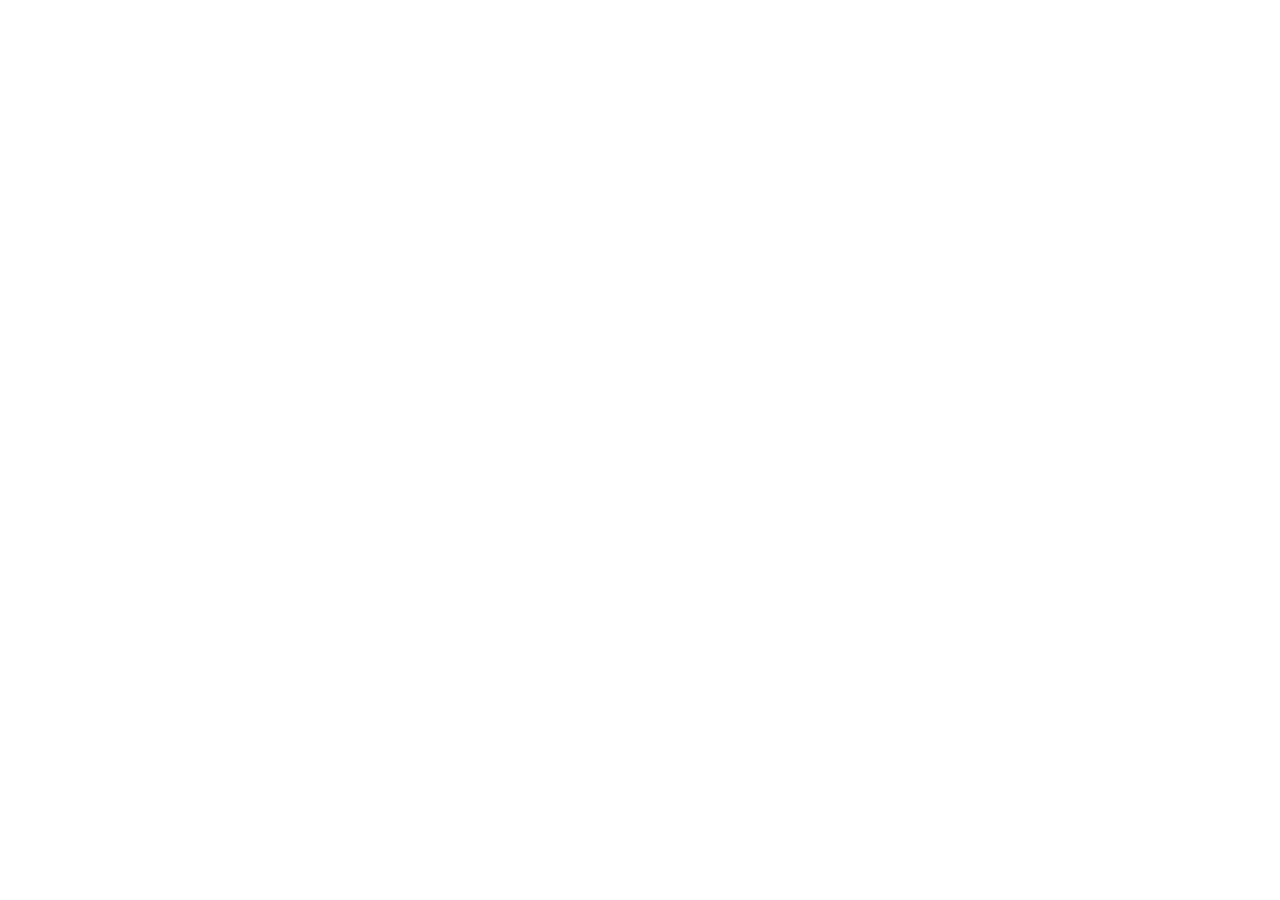
==== commit 66d14694: "Redirect to the new ThermaPet site" ====
--- a/index.html
+++ b/index.html
@@ -1,386 +1,14 @@
-<!DOCTYPE html>
+<!doctype html>
 <html lang="en">
 <head>
   <meta charset="utf-8">
-  <meta name="viewport" content="width=device-width, initial-scale=1">
-  <title>ThermaPet</title>
-  <meta name="description" content="ThermaPet is an Australian pet technology business developed to address the increasing risk of heat-related illness in dogs and cats during hot weather.">
-  <meta name="theme-color" content="#B2BD9C">
-  <link rel="canonical" href="https://jdreimanis.github.io/thermapet/">
-  <link rel="icon" href="favicon.svg" type="image/svg+xml">
-  <meta property="og:title" content="ThermaPet">
-  <meta property="og:description" content="ThermaPet is an Australian pet technology business developed to address the increasing risk of heat-related illness in dogs and cats during hot weather.">
-  <meta property="og:type" content="website">
-  <meta property="og:url" content="https://jdreimanis.github.io/thermapet/">
-  <meta property="og:image" content="https://jdreimanis.github.io/thermapet/images/dogs-running.png">
-  <link rel="preconnect" href="https://fonts.googleapis.com">
-  <link rel="preconnect" href="https://fonts.gstatic.com" crossorigin>
-  <link href="https://fonts.googleapis.com/css2?family=Libre+Bodoni:ital,wght@0,400;0,500;0,700;1,400;1,500&amp;family=Tinos:wght@700&amp;display=swap" rel="stylesheet">
-  <link rel="stylesheet" href="css/styles.css">
+  <title>ThermaPet has moved</title>
+  <meta name="robots" content="noindex">
+  <link rel="canonical" href="https://689308f.github.io/">
+  <meta http-equiv="refresh" content="0; url=https://689308f.github.io/">
+  <script>location.replace("https://689308f.github.io/" + location.hash);</script>
 </head>
 <body>
-  <a class="skip" href="#executive-summary">Skip to content</a>
-  <header class="site-header">
-    <nav class="nav-inner" aria-label="Sections">
-      <a class="brand" href="#top">ThermaPet</a>
-      <button class="nav-toggle" id="nav-toggle" type="button" aria-expanded="false" aria-controls="nav-links">Contents</button>
-      <div class="nav-links" id="nav-links">
-        <a href="#executive-summary" title="Executive summary">Summary</a>
-        <a href="#vision" title="Vision">Vision</a>
-        <a href="#purpose" title="Purpose">Purpose</a>
-        <a href="#values" title="Values">Values</a>
-        <a href="#product" title="Product">Product</a>
-        <a href="#value-proposition" title="Value proposition">Value</a>
-        <a href="#registration-details" title="Registration details">Registration</a>
-        <a href="#location-and-outlets" title="Location and outlets">Location</a>
-        <a href="#structure-and-ownership" title="Structure and ownership">Ownership</a>
-        <a href="#operations" title="Operations">Operations</a>
-        <a href="#risk-management" title="Risk management">Risk</a>
-        <a href="#intellectual-property-protection" title="Intellectual property protection">IP</a>
-        <a href="#legal-considerations-and-insurance-requirements" title="Legal considerations and insurance requirements">Legal</a>
-        <a href="#sustainability-impacts" title="Sustainability impacts">Sustainability</a>
-        <a href="#the-market" title="The market">Market</a>
-        <a href="#the-strategy" title="The strategy">Strategy</a>
-        <a href="#the-finance" title="The finance">Finance</a>
-        <a href="#organisational-chart" title="Organisational chart">Organisation</a>
-        <a href="#references" title="Reference list">References</a>
-      </div>
-    </nav>
-  </header>
-
-  <header class="hero" id="top">
-    <div class="cover">
-      <figure class="shot puppy"><img src="images/puppy-autumn.webp" alt="Golden retriever puppy sitting in autumn grass" width="633" height="460" fetchpriority="high" decoding="async"></figure>
-      <figure class="shot dogs"><img src="images/dogs-running.webp" alt="Four small dogs running across a green lawn" width="639" height="321" fetchpriority="high" decoding="async"></figure>
-      <figure class="shot cat"><img src="images/cat-harness.webp" alt="Ginger cat in profile wearing a dusty rose harness with a round display reading 37.6 degrees Celsius" width="618" height="496" fetchpriority="high" decoding="async"></figure>
-      <figure class="shot shepherd"><img src="images/shepherd-bruno.webp" alt="German shepherd wearing a tan harness labelled BRUNO, with a round display reading 36 degrees Celsius" width="667" height="551" decoding="async"></figure>
-      <figure class="shot frenchie"><img src="images/frenchie-bruno.webp" alt="French bulldog wearing a cream harness labelled Bruno, with a round display reading 37.8 degrees Celsius" width="621" height="614" decoding="async"></figure>
-      <h1 class="title">ThermaPet</h1>
-      <p class="sace">SACE Number: 689308F</p>
-      <p class="value">ThermaPet’s value proposition combines pet safety, owner peace of mind, technology and sustainability all into one product</p>
-      <p class="ai-note">ThermaPet harness images were created using generative AI (ChatGPT, 2026).</p>
-    </div>
-  </header>
-
-  <main class="page">
-    <div class="plan">
-      <section id="pitch-video" aria-labelledby="pitch-video-title">
-        <h2 id="pitch-video-title">Pitch video</h2>
-        <p class="note">Length: 1 minute 58 seconds</p>
-        <video class="pitch-video" controls playsinline preload="metadata" poster="video/pitch-poster.jpg" width="650" height="480">
-          <source src="video/pitch.mp4" type="video/mp4">
-        </video>
-      </section>
-      <section id="executive-summary" aria-labelledby="executive-summary-title">
-        <h2 id="executive-summary-title">Executive summary</h2>
-        <p class="note">This section is not assessed or included in the word count</p>
-        <div class="prose">
-          <p>ThermaPet is an Australian pet technology business developed to address the increasing risk of heat-related illness in dogs and cats during hot weather. Influenced by research into ERM and KPMG, the business provides a sustainable smart harness that monitors an animal’s temperature and connects to a mobile application, allowing owners to receive alerts about their pet’s condition. By providing owners with timely information, ThermaPet aims to reduce the risk of heat stress and heat stroke while reducing the anxiety associated with leaving pets during hot Australian conditions.</p>
-          <p>The business has developed its product through design thinking, business tools (Get, Keep, Grow cycle, SWOT analysis, PESTLE analysis) and continuous refinement of the value proposition. The concept of a temperature-detecting harness was developed into a sustainable smart harness using bamboo leather and recycled plastics influenced by conversations with a sustainability company, ERM and further research. This differentiation provides ThermaPet with a competitive advantage by combining animal safety, technology and environmental responsibility. The target market has also expanded from dog owners to include cat owners, increasing the customer segment while maintaining a strong focus on general pet welfare. ThermaPet will generate revenue through two complementary streams: direct sales of the smart harness and a subscription model for enhanced mobile app features following research into the benefits of doing so. Core temperature monitoring and alerts will remain accessible for customers, while premium features such as predictive insights, historical data and personalisation will be offered through paid subscription. These models provide an initial source of revenue from product sales while creating the potential for recurring income and long-term customer relationships.</p>
-          <p>Marketing and distribution will have a strong focus on social media, particularly Instagram, alongside partnerships with pet retailers and veterinarian clinics. Instagram has been well researched and supports brand awareness making it suitable for use. Instagram will demonstrate the benefits of the product and preview premium application features, while pet retailers will provide customers with a physical channel through which they can discover and purchase the ThermaPet smart harness. The business will establish partnerships with sustainable material suppliers, legal professionals and cybersecurity specialists to support responsible and secure operations.</p>
-          <p>Several risks have been identified and explored through insightful business intelligence, strategic analysis, and research. Cybersecurity is a significant concern. The harness relies on an app and connected temperature-monitoring technology. ThermaPet will therefore prioritise cybersecurity expertise and regular technology updates to protect customer information and trust, which are important factors in maintaining customer relationships and therefore revenue. Legal and ethical risks will be addressed through partnerships as research into the Australian Taxation Office emphasised the benefit in consulting professions. Discussion with a former Adelaide Zoo worker highlighted the risks associated with customers having the false belief it is safe to leave their pet outside if they have a temperature sensing harness on. To ensure this does not occur, a paper handbook provided with purchase will provide guidance for how to use the app and will explain correct product use and emphasise that temperature monitoring does not make it safe to leave pets in dangerous heat or on surfaces that may burn their paws. ThermaPet aims to establish a trusted pet technology brand that reduces the risk of heat-related illness, provides owners with greater peace of mind and achieves sustainable long-term business growth.</p>
-        </div>
-      </section>
-      <div class="with-stats">
-        <div class="with-stats-main">
-      <section id="vision" aria-labelledby="vision-title">
-        <h2 id="vision-title">Vision</h2>
-        <div class="prose">
-          <p>A customer interview with an owner of two French bulldogs stated, “<em>we need more solutions for monitoring pets during heat waves</em>” influencing the creation of <em>ThermaPet</em>. <em>ThermaPet</em> will develop into a trusted Australian pet temperature detecting harness brand. The brand was originally designed for dog owners, but a survey on the platform ‘<em>Survey Monkey</em>’ discovered cat owners could benefit from the product, so the target demographic was expanded (ThermaPet customer survey, 2024).</p>
-        </div>
-      </section>
-      <section id="purpose" aria-labelledby="purpose-title">
-        <h2 id="purpose-title">Purpose</h2>
-        <div class="prose">
-          <p>Our purpose is to give pet owners greater confidence during increasingly frequent hot weather events through us innovate technology which provides accessible, live information regarding the animal’s temperature status.</p>
-        </div>
-      </section>
-      <section id="values" aria-labelledby="values-title">
-        <h2 id="values-title">Values</h2>
-        <div class="prose">
-          <p>Animal welfare, sustainability, customer wellbeing, accessibility, and responsibility remain <em>ThermaPet’s</em> core values.</p>
-        </div>
-      </section>
-      <section id="product" aria-labelledby="product-title">
-        <h2 id="product-title">Product</h2>
-        <div class="prose">
-          <p><em>ThermaPet’s</em> product is a sustainable temperature detecting pet harness. Research into ‘<em>Wiringo</em>’, an electrical firm established a temperature sensor could be embedded within the harness and communicate to a mobile app influencing my decision to do so (Wiringo, n.d.). This integration of technology allows pet owners to receive alerts when concerning temperature fluctuations occur differentiating our harness from others on the market. Responding to the challenge of making the product accessible for a wide range of individuals, a handbook on how to navigate the app will be included with purchase. This addition is feasible and better suits the needs of older Australians in the digital age, as confirmed by an eye-opening interview with an 89-year-old who stated “<em>I am worried about how to install apps</em>”.</p>
-        </div>
-      </section>
-      <section id="value-proposition" aria-labelledby="value-proposition-title">
-        <h2 id="value-proposition-title">Value proposition</h2>
-        <div class="prose">
-          <p><em>ThermaPet’s</em> value proposition is to always prioritise pet safety, owner peace of mind, and sustainability into our operations.</p>
-        </div>
-      </section>
-      <section id="registration-details" aria-labelledby="registration-details-title">
-        <h2 id="registration-details-title">Registration details</h2>
-        <div class="prose">
-          <p>Research into the Australian Business Registry Services (ABRS) allowed me to identify the importance of business registration as it establishes legal identity, complies with government regulations, and builds trust with customers (Australian Business Registry Services, 2024).</p>
-        </div>
-        <div class="facts">
-          <p><strong>Business name:</strong> <em>ThermaPet</em></p>
-          <p><strong>Business structure:</strong> Sole trader</p>
-          <p><strong>ABN:</strong> 23856702176</p>
-          <p><strong>ACN:</strong> 496264961</p>
-          <p><strong>Registered business address:</strong> Swifts Creek East Rd, Victoria, 3896</p>
-        </div>
-      </section>
-        </div>
-        <aside class="stats" aria-labelledby="statistics-title">
-          <h2 id="statistics-title" class="stats-title">Statistics</h2>
-          <figure>
-            <img src="images/fig1-pet-industry-statistics.webp" alt="Infographic: Australia pet industry facts and statistics" width="459" height="944" loading="lazy" decoding="async">
-            <figcaption><em>Figure 1: Australian Pet Industry Statistics (Alger, 2026)</em></figcaption>
-          </figure>
-          <figure>
-            <img src="images/owner-with-beagle.webp" alt="Smiling young woman sitting outdoors hugging a beagle" width="978" height="550" loading="lazy" decoding="async">
-          </figure>
-          <figure>
-            <img src="images/fig2-pet-owner-expenses.webp" alt="Pie chart titled Expenses on Pets: Food 51%, Veterinary services 14%, Pet healthcare products 9%, Products or accessories 9%, Other 17%" width="451" height="301" loading="lazy" decoding="async">
-            <figcaption><em>Figure 2: Average global pet owner expenses (RSPCA Australia, 2023)</em></figcaption>
-          </figure>
-        </aside>
-      </div>
-      <section id="location-and-outlets" aria-labelledby="location-and-outlets-title">
-        <h2 id="location-and-outlets-title">Location and outlets</h2>
-        <div class="loc-grid">
-        <div class="prose">
-          <p>Australia is a stable, high-income market with a fast set up process and strong trade links to the Asia-Pacific region shaping my decision to complete my business startup in the country and expand to the international market in the future (Acclime Australia, 2026). Beginning product-development operations in Victoria is likely to be effective as the location is a major national hub; however, long term viability depends on whether the business can meet customer demand when brand awareness rises. The product will be sold through an online platform and the selected Australian pet retailers ‘<em>PetBarn’</em> and ‘<em>PetStock’</em> expanding market reach and increasing accessibility for customers (Petstock Group, n.d.; Acland Street Village, n.d.). Research evaluated over 2 million businesses currently connect with customers through Instagram. I was influenced by this data to use the platform for <em>ThermaPet,</em> supporting customer awareness and increasing online sales as business startups carry risks including lack of brand recognition (Etherington, 2017).</p>
-        </div>
-        <div class="loc-figs">
-          <figure class="pair">
-            <div class="pair-imgs">
-              <img src="images/fig3-petstock.webp" alt="PETstock logo" width="427" height="427" loading="lazy" decoding="async">
-              <img src="images/fig4-petbarn.webp" alt="Petbarn logo" width="200" height="200" loading="lazy" decoding="async">
-            </div>
-            <figcaption><em>Figure 3 and 4: PetStock and PetBarn retailers (Big Fish Junction, n.d.; Petbarn, n.d.)</em></figcaption>
-          </figure>
-          <figure>
-            <img src="images/fig5-asia-pacific.webp" alt="Map of the Asia-Pacific region" width="426" height="405" loading="lazy" decoding="async">
-            <figcaption><em>Figure 5: Asia Pacific Region (Radom1967, 2023)</em></figcaption>
-          </figure>
-          <figure>
-            <img src="images/fig6-instagram.webp" alt="Instagram logo" width="481" height="364" loading="lazy" decoding="async">
-            <figcaption><em>Figure 6: Instagram (1000 Logos, 2026)</em></figcaption>
-          </figure>
-        </div>
-        </div>
-      </section>
-      <section id="structure-and-ownership" aria-labelledby="structure-and-ownership-title">
-        <h2 id="structure-and-ownership-title">Structure and ownership</h2>
-        <div class="prose">
-          <p>Guided by research into the Australian Taxation Office, a ‘Pty Ltd’ structure could provide opportunity for legal separation between <em>ThermaPe</em>t and the owners, supporting our future investment and expansion (Carroll, 2026). Another beneficial conversion with a legal firm owner into the risks of a partnership business model guided my judgement for <em>ThermaPet</em> to operate as a sole trader (Partridge, 2023).</p>
-        </div>
-      </section>
-      <section id="operations" aria-labelledby="operations-title">
-        <h2 id="operations-title">Operations</h2>
-        <div class="prose">
-          <p>Sourcing supplies sustainably is crucial to the integrity of <em>ThermaPet</em> as verified by a constructive conversation with an Environmental Social Governance professional at ‘ERM’ where they stated, “<em>sustainable sourcing can help businesses mitigate risks related to new government environmental regulations and laws</em>”. The Recycled Plastics Australia website was a useful tool in showing that recycled plastics are easily collected, sorted, cleaned, and used in products (RPAU, 2019). The Sustainability Award Organisation additionally revealed bamboo is not costly and naturally biodegradable, guiding me to implement it into the products material component (Sustainability Award, 2025). This upholds to <em>ThermaPet’s</em> value proposition, increasing its desirability to customers, and minimising our costs of goods sold (RPAU, 2019). However, a limitation to consider is the research does not fully account for processing and transportation costs which may increase production expenses. Warehousing and inventory systems will be required for the business start-up for supply storage and efficient manufacturing, maximising working time and capital. Research concludes Instagram has over 3 billion monthly active users worldwide, making it reasonable to decide on marketing <em>Thermapet</em> through the platform (Slotta, 2026). Customers will interact with the business through our website, pet retailers, and veterinarians nationwide enhancing our brand recognition. Although this may expand market reach, selling the product through these stores is not guaranteed and may require retailer margins that reduce profitability.</p>
-        </div>
-      </section>
-      <section id="risk-management" aria-labelledby="risk-management-title">
-        <h2 id="risk-management-title">Risk management</h2>
-        <div class="prose">
-          <p>An effective resource, Harvard Business School stated that “<em>effective risk management is crucial to long term business success</em>” highlighting the need to consider this in <em>ThermaPet</em> (Gibson, 2023). Research into Queensland Business highlighted that financial risks in business startup include limited cashflow, loans being unapproved, and fluctuating rates from suppliers (Business Queensland, 2022). Legal risks include having a lack of knowledge for understanding contracts and lease agreements, a failure to get the correct business licences, and not handling customer information correctly to ensure privacy obligations are met. These present the greatest threats. Research into these risks identified a lawyer and accountant should be hired for the success of <em>ThermaPet</em>. Competitor risks identified included having too many competitors in the business location, to ensure this does not occur, the location of Victoria was chosen because it has a high rate of pet ownership, strong retail access and fewer direct competitors compared with alternative locations. However, while this mitigates the risk, if customers cannot easily access this location or the pet stores that supply the product, there is a risk of insufficient sales and therefore capital. KPMG states that “<em>the Australian Cyber Security Centre received over 84,000 cybercrime reports, with an average reportable cost of $97,200 per report for medium-sized businesses</em>” (KPMG, n.d.). NCSC NZ additionally states “<em>social media applications have third party access to information that is on the devices associated with the social media account</em>” (NCSC NZ, 2025) revealing that while marketing on Instagram may be beneficial to <em>ThermaPet’s</em> brand awareness, it also poses risks, and an IT expert should be consulted to minimise these.</p>
-        </div>
-      </section>
-      <section id="intellectual-property-protection" aria-labelledby="intellectual-property-protection-title">
-        <h2 id="intellectual-property-protection-title">Intellectual property protection</h2>
-        <div class="prose">
-          <p>It is crucial for <em>ThermaPet</em> to not share any product or branding ideas before the IP is registered as it can prevent ownership from being claimed. As infringements and issues can arise from not registering a business’s IP correctly a legal expert will be hired as mentioned previously who will provide guidance on intellectual property protection.</p>
-        </div>
-      </section>
-      <section id="legal-considerations-and-insurance-requirements" aria-labelledby="legal-considerations-and-insurance-requirements-title">
-        <h2 id="legal-considerations-and-insurance-requirements-title">Legal considerations and insurance requirements</h2>
-        <div class="prose">
-          <p>Establishing a successful enterprise requires navigating complex legal requirements and considerations. Fair trading laws must be understood so the business operates fairly while informing and protecting customers. <em>ThermaPet</em> will comply with Australian tax laws including GST, PAYG, and land tax for the site where operations will be conducted. Employment law additionally states <em>ThermaPet</em> must ensure employees are paid correct wages, work health and safety laws are abided by, and superannuation requirements are met (Samardzhiev, 2024). As a sole trader, <em>ThermaPet</em> is legally responsible for all aspects of the business, including debts and losses which may incur in its running (Australian Taxation Office, 2026). This decision was made as partnership business structures can carry additional risks as the law generally treats the partners as personally responsible for the business’s debts and obligations (Solo, 2025). Workers compensation insurance is the only business insurance legally required in Australia (Hanna, 2026). It is mandatory <em>ThermaPet</em> complies with this as employees such as product developers, lawyers, and IT experts will be employed in the business startup.</p>
-        </div>
-      </section>
-      <section id="sustainability-impacts" aria-labelledby="sustainability-impacts-title">
-        <h2 id="sustainability-impacts-title">Sustainability impacts</h2>
-        <div class="prose">
-          <p>A problem identified was ensuring the harness design remains environmentally responsible as materials could contribute to plastic waste, contradicting the businesses sustainability claims. As confirmed by my analysis of the business <em>ERM</em>, sustainability is a competitive advantage and will allow for long term growth (ERM, n.d.). In response, <em>ThermaPet’s</em> product design was created around using bamboo leather and recycled plastics which may additionally strengthen stakeholder trust. Cutting emissions and improving efficiency across all operations is important and will be completed through <em>ThermaPet</em> offering hybrid working options for employees. We will primarily be sourcing from suppliers who share these values my conversation with an ESG worker and research into the RPAU guided my decision to do so.</p>
-        </div>
-      </section>
-      <section id="the-market" aria-labelledby="the-market-title">
-        <h2 id="the-market-title">The market</h2>
-        <div class="prose">
-          <p>My sales and marketing decisions were guided by reliable primary and secondary research. The pet industry association has stated that on average, owners spend approximately $3,000 per dog and $2,100 per cat, highlighting the growing trend of individuals treating pets with the same care as family members. This rise in ‘human-style’ pet care reflects a shift in how Australians value their animals, which is highly advantageous for the business (Roach, 2025). 35% of pet owners purchase their pet supplies and products online, a leap from 20% in 2019 (Roach, 2025). This critical data reinforces that majority of the harnesses should be marketed and sold online. However, I identified the significant barrier of older Australians being less confident in online shopping. In response, products are also being sold in veterinarian clinics and selected retail stores increasing accessibility and sales. In the future, <em>ThermaPet’s</em> customer segments should not only be derived from Australia, but internationally also when there is domestic stability as advised by an ESG worker in a beneficial conservation. Sales are expected to benefit from this and so will capital. Current customer segments include dog owners, cat owners, and pet shelter organisations like the RSPCA who seek to find solutions to pet heat stroke during hot summer environments (RSPCA South Australia, n.d.). Key competitors include <em>FitBark</em> and <em>Fi,</em> companies offering smart dog collars with GPS tracking (Prado, 2025; Fi, 2025). However, after analysis, they do not include <em>ThermaPet’s</em> main feature, the temperature detection and alerts meaning there is differentiation and competitive advantage.</p>
-        </div>
-      </section>
-      <section id="the-strategy" aria-labelledby="the-strategy-title">
-        <h2 id="the-strategy-title">The strategy</h2>
-        <div class="prose">
-          <p>Key performance indicators (KPI) are a measurement on the efficiency of a business’s activities in achieving purposes. Following my insightful conversation with an ESG worker at ERM, appropriate key performance indicators, short term, and long-term targets were set for the business:</p>
-        </div>
-        <div class="table-scroll" tabindex="0">
-          <table class="kpi">
-            <thead><tr><th scope="col"><span class="sr-only">Measure</span></th><th scope="col">Target</th></tr></thead>
-            <tbody>
-              <tr><th scope="row">Annual sales revenue</th><td>$150,000 by Year 2</td></tr>
-              <tr><th scope="row">Annual sales revenue</th><td>$500,000 by Year 5</td></tr>
-              <tr><th scope="row">Net profit margin</th><td>10% by Year 2; 20% by Year 5</td></tr>
-              <tr><th scope="row">Annual revenue growth</th><td>Minimum 20% per year after Year 2</td></tr>
-              <tr><th scope="row">Customer satisfaction</th><td>Over 90% positive ratings through app</td></tr>
-              <tr><th scope="row">Customer retention</th><td>Over 70% annually (app subscriptions)</td></tr>
-              <tr><th scope="row">Product reliability</th><td>Over 95% successful temperature readings</td></tr>
-              <tr><th scope="row">Market share</th><td>2% of Australia’s smart pet wearable market by Year 5</td></tr>
-              <tr><th scope="row">Retail distribution</th><td>20 Australian retail locations by Year 2; 100 by Year 5</td></tr>
-              <tr><th scope="row">Sustainability</th><td>Over 80% of harness materials sourced from recycled or renewable materials</td></tr>
-            </tbody>
-          </table>
-        </div>
-      </section>
-      <section id="the-finance" aria-labelledby="the-finance-title">
-        <h2 id="the-finance-title">The finance</h2>
-<div class="table-scroll" tabindex="0">
-          <table class="startup">
-            <thead><tr><th scope="col">Start-up requirement</th><th scope="col" class="num">Estimated cost</th></tr></thead>
-            <tbody>
-              <tr><th scope="row">Product research/development</th><td class="num">$15,000</td></tr>
-              <tr><th scope="row">Temperature-sensing technology and app development</th><td class="num">$20,000</td></tr>
-              <tr><th scope="row">Initial inventory and manufacturing</th><td class="num">$25,000</td></tr>
-              <tr><th scope="row">Website and e-commerce platform</th><td class="num">$5,000</td></tr>
-              <tr><th scope="row">Marketing and promotion</th><td class="num">$10,000</td></tr>
-              <tr><th scope="row">Legal and IP registration</th><td class="num">$5,000</td></tr>
-              <tr><th scope="row">Warehouse/equipment set up</th><td class="num">$8,000</td></tr>
-              <tr><th scope="row">Insurance and compliance</th><td class="num">$2,000</td></tr>
-              <tr><th scope="row">Working capital/cash reserve</th><td class="num">$10,000</td></tr>
-              <tr class="total"><th scope="row">Total funding requirement</th><td class="num">$100,000</td></tr>
-            </tbody>
-          </table>
-        </div>
-<div class="table-scroll" tabindex="0">
-          <table>
-            <thead><tr><th scope="col"><span class="sr-only">Line</span></th><th scope="col" class="num">Year 1</th><th scope="col" class="num">Year 2</th><th scope="col" class="num">Year 3</th></tr></thead>
-            <tbody>
-              <tr><th scope="row">Harness sold</th><td class="num">600</td><td class="num">1,000</td><td class="num">1,750</td></tr>
-              <tr><th scope="row">Sales revenue</th><td class="num">$90,000</td><td class="num">$150,000</td><td class="num">$262,500</td></tr>
-              <tr><th scope="row">Cost of goods sold</th><td class="num">$42,000</td><td class="num">$80,000</td><td class="num">$140,000</td></tr>
-              <tr><th scope="row">Gross profit</th><td class="num">$48,000</td><td class="num">$80,000</td><td class="num">$140,000</td></tr>
-              <tr><th scope="row">Operating expenses</th><td class="num">$65,000</td><td class="num">$65,000</td><td class="num">$85,000</td></tr>
-              <tr class="total"><th scope="row">Net profit/loss</th><td class="num">-$17,000</td><td class="num">$15,000</td><td class="num">$55,000</td></tr>
-            </tbody>
-          </table>
-        </div>
-        <p class="assumption"><strong>**Assumption that each harness is sold for $150, with an average variable cost of $70 per harness</strong></p>
-        <p class="table-label">Cash flow</p>
-<div class="table-scroll" tabindex="0">
-          <table>
-            <thead><tr><th scope="col"><span class="sr-only">Line</span></th><th scope="col" class="num">Year 1</th><th scope="col" class="num">Year 2</th><th scope="col" class="num">Year 3</th></tr></thead>
-            <tbody>
-              <tr><th scope="row">Opening cash</th><td class="num">$10,000</td><td class="num">$13,000</td><td class="num">$28,000</td></tr>
-              <tr><th scope="row">Cash inflows from sales</th><td class="num">$90,000</td><td class="num">$150,000</td><td class="num">$262,500</td></tr>
-              <tr><th scope="row">Operating and production outflows</th><td class="num">-$87,000</td><td class="num">-$135,000</td><td class="num">-$207,500</td></tr>
-              <tr class="total"><th scope="row">Closing cash balance</th><td class="num">$13,000</td><td class="num">$28,000</td><td class="num">$83,000</td></tr>
-            </tbody>
-          </table>
-        </div>
-<div class="table-scroll" tabindex="0">
-          <table>
-            <thead><tr><th scope="col"><span class="sr-only">Line</span></th><th scope="col" class="num">Year 1</th><th scope="col" class="num">Year 2</th><th scope="col" class="num">Year 3</th></tr></thead>
-            <tbody>
-              <tr><th scope="row">Sales revenue</th><td class="num">$90,000</td><td class="num">$150,000</td><td class="num">$262,500</td></tr>
-              <tr><th scope="row">Less: COGS</th><td class="num">($42,000)</td><td class="num">($70,000)</td><td class="num">($122,500)</td></tr>
-              <tr><th scope="row">Gross profit</th><td class="num">$48,000</td><td class="num">$80,000</td><td class="num">$140,000</td></tr>
-              <tr><th scope="row">Marketing</th><td class="num">($15,000)</td><td class="num">($12,000)</td><td class="num">($15,000)</td></tr>
-              <tr><th scope="row">Wages/contractors</th><td class="num">($20,000)</td><td class="num">($25,000)</td><td class="num">($35,000)</td></tr>
-              <tr><th scope="row">Rent/warehouse</th><td class="num">($8,000)</td><td class="num">($8,000)</td><td class="num">($10,000)</td></tr>
-              <tr><th scope="row">Technology/app</th><td class="num">($10,000)</td><td class="num">($7,000)</td><td class="num">($8,000)</td></tr>
-              <tr><th scope="row">Insurance/legal/admin</th><td class="num">($7,000)</td><td class="num">($6,000)</td><td class="num">($7,000)</td></tr>
-              <tr><th scope="row">Other operating expenses</th><td class="num">($5,000)</td><td class="num">($7,000)</td><td class="num">($10,000)</td></tr>
-              <tr class="total"><th scope="row">Net profit/(loss)</th><td class="num">-$17,000</td><td class="num">$15,000</td><td class="num">$55,000</td></tr>
-              <tr class="total"><th scope="row">Net profit margin</th><td class="num">-18.9%</td><td class="num">10.0%</td><td class="num">21.0%</td></tr>
-            </tbody>
-          </table>
-        </div>
-        <div class="balance">
-<div class="table-scroll" tabindex="0">
-          <table class="sheet">
-            <thead><tr><th scope="col">Assets</th><th scope="col" class="num">$</th></tr></thead>
-            <tbody>
-              <tr><th scope="row">Cash</th><td class="num">$28,000</td></tr>
-              <tr><th scope="row">Inventory</th><td class="num">$25,000</td></tr>
-              <tr><th scope="row">Equipment</th><td class="num">$30,000</td></tr>
-              <tr><th scope="row">Technology/IP</th><td class="num">$20,000</td></tr>
-              <tr class="total"><th scope="row">Total assets</th><td class="num">$103,000</td></tr>
-            </tbody>
-          </table>
-        </div>
-<div class="table-scroll" tabindex="0">
-          <table class="sheet">
-            <thead><tr><th scope="col">Liabilities &amp; Equity</th><th scope="col" class="num">$</th></tr></thead>
-            <tbody>
-              <tr><th scope="row">Business loan</th><td class="num">$40,000</td></tr>
-              <tr><th scope="row">Accounts payable</th><td class="num">$8,000</td></tr>
-              <tr class="total"><th scope="row">Total liabilities</th><td class="num">$48,000</td></tr>
-              <tr><th scope="row">Owner&#x27;s equity</th><td class="num">$40,000</td></tr>
-              <tr><th scope="row">Retained profit</th><td class="num">$15,000</td></tr>
-              <tr class="total"><th scope="row">Total equity</th><td class="num">$55,000</td></tr>
-              <tr class="total"><th scope="row">Total liabilities + equity</th><td class="num">$103,000</td></tr>
-            </tbody>
-          </table>
-        </div>
-        </div>
-      </section>
-
-    </div>
-  </main>
-
-  <section id="organisational-chart" class="org" aria-labelledby="organisational-chart-title">
-    <h2 id="organisational-chart-title">Organisational chart</h2>
-    <figure class="org-frame">
-      <img src="images/organisational-chart-2026.webp" alt="Organisational chart: CEO at the top; Development Director with two Development Associates; Programs Director with a Programs Associate; Marketing Director with an Ads Manager and a Digital Marketing Associate, who oversees a Marketing Intern; HR Director with a Hiring Manager" width="855" height="629" loading="lazy" decoding="async">
-      <figcaption><em>Figure 8, organisational chart (Whole Whale, 2018)</em></figcaption>
-    </figure>
-  </section>
-
-  <div class="page page-end">
-    <p class="word-count"><strong>Word count:</strong> 1,712</p>
-    <section id="references" class="refs-section" aria-labelledby="references-title">
-      <h2 id="references-title">Reference list</h2>
-      <ul class="refs">
-          <li>1000 Logos 2026, <em>Instagram logo png and symbol, meaning, history</em>, 1000 Logos, viewed 10 October 2026, &lt;<a href="https://1000logos.net/instagram-logo/">https://1000logos.net/instagram-logo/</a>&gt;.</li>
-          <li>Acclime Australia 2026, <em>7 reasons for setting up a business in Australia</em>, Acclime, viewed 25 August 2026, &lt;<a href="https://australia.acclime.com/guides/reasons-for-setting-up-business/">https://australia.acclime.com/guides/reasons-for-setting-up-business/</a>&gt;.</li>
-          <li>Acland Street Village n.d., <em>Petbarn St Kilda</em>, Acland Street Village St Kilda, viewed 25 August 2026, &lt;<a href="https://aclandstreetvillage.com.au/trader/petbarn-st-kilda/">https://aclandstreetvillage.com.au/trader/petbarn-st-kilda/</a>&gt;.</li>
-          <li>Alger, J 2026, <em>15 surprising Australia pet industry statistics &amp; facts: 2026 update</em>, Hepper Pet Resources, viewed 10 October 2026, &lt;<a href="https://articles.hepper.com/pet-industry-statistics-australia/">https://articles.hepper.com/pet-industry-statistics-australia/</a>&gt;.</li>
-          <li>Australian Business Registry Services 2024, <em>Definitions | Australian Business Registry Services (ABRS)</em>, Abrs.gov.au, viewed 11 October 2026, &lt;<a href="https://www.abrs.gov.au/definitions">https://www.abrs.gov.au/definitions</a>&gt;.</li>
-          <li>Australian Taxation Office 2026, <em>Business structures - key tax obligations</em>, Australian Taxation Office, viewed 28 August 2026, &lt;<a href="https://www.ato.gov.au/businesses-and-organisations/starting-registering-or-closing-a-business/starting-your-own-business/business-structures-key-tax-obligations">https://www.ato.gov.au/businesses-and-organisations/starting-registering-or-closing-a-business/starting-your-own-business/business-structures-key-tax-obligations</a>&gt;.</li>
-          <li>Big Fish Junction n.d., <em>PETstock</em>, Big Fish Junction, viewed 10 October 2026, &lt;<a href="https://bigfishjunction.com.au/stores/petstock/">https://bigfishjunction.com.au/stores/petstock/</a>&gt;.</li>
-          <li>Business Queensland 2022, <em>Managing risk when starting up</em>, Queensland Government, viewed 26 August 2026, &lt;<a href="https://www.business.qld.gov.au/running-business/risk/starting">https://www.business.qld.gov.au/running-business/risk/starting</a>&gt;.</li>
-          <li>Carroll, R 2026, <em>What are the advantages and disadvantages of operating a proprietary limited company?</em>, LegalVision, viewed 10 October 2026, &lt;<a href="https://legalvision.com.au/advantages-disadvantages-operating-proprietary-limited-company/">https://legalvision.com.au/advantages-disadvantages-operating-proprietary-limited-company/</a>&gt;.</li>
-          <li>ChatGPT 2026, <em>ChatGPT</em> [large language model], OpenAI, viewed 11 October 2026, &lt;<a href="https://chatgpt.com/">https://chatgpt.com/</a>&gt;.</li>
-          <li>ERM n.d., <em>ERM - environmental resources management (ERM)</em>, Erm.com, viewed 26 August 2026, &lt;<a href="https://www.erm.com/">https://www.erm.com/</a>&gt;.</li>
-          <li>Etherington, D 2017, <em>Instagram now has 800 million monthly and 500 million daily active users</em>, TechCrunch, viewed 10 October 2026, &lt;<a href="https://techcrunch.com/2017/09/25/instagram-now-has-800-million-monthly-and-500-million-daily-active-users/">https://techcrunch.com/2017/09/25/instagram-now-has-800-million-monthly-and-500-million-daily-active-users/</a>&gt;.</li>
-          <li>Fi 2025, <em>The first AI smart collar for your dog: Introducing Fi Series 3+</em>, Fi Blog, viewed 10 October 2026, &lt;<a href="https://blog.tryfi.com/the-first-ai-smart-collar-for-your-dog/">https://blog.tryfi.com/the-first-ai-smart-collar-for-your-dog/</a>&gt;.</li>
-          <li>Gibson, K 2023, <em>What is risk management &amp; why is it important?</em>, Business Insights Blog, Harvard Business School, viewed 26 August 2026, &lt;<a href="https://online.hbs.edu/blog/post/risk-management">https://online.hbs.edu/blog/post/risk-management</a>&gt;.</li>
-          <li>Hanna, L 2026, <em>Types of business insurance in Australia: what you need</em>, Xero, viewed 28 August 2026, &lt;<a href="https://www.xero.com/au/guides/types-of-business-insurance/">https://www.xero.com/au/guides/types-of-business-insurance/</a>&gt;.</li>
-          <li>KPMG n.d., <em>Cyber security solutions for mid-market businesses</em>, KPMG Australia, viewed 27 August 2026, &lt;<a href="https://kpmg.com/au/en/services/mid-market-private/cyber-solutions-for-the-mid-market.html">https://kpmg.com/au/en/services/mid-market-private/cyber-solutions-for-the-mid-market.html</a>&gt;.</li>
-          <li>NCSC NZ 2025, <em>Social media apps and cyber security risk: discussion points for decision makers</em>, National Cyber Security Centre, viewed 27 August 2026, &lt;<a href="https://www.ncsc.govt.nz/protect-your-organisation/social-media-apps-and-cyber-security-risk/">https://www.ncsc.govt.nz/protect-your-organisation/social-media-apps-and-cyber-security-risk/</a>&gt;.</li>
-          <li>Partridge, S 2023, <em>Legal considerations when starting a business in South Australia</em>, Hume Taylor &amp; Co, viewed 25 August 2026, &lt;<a href="https://www.humetaylor.com.au/site/2023/05/10/legal-considerations-when-starting-a-business-in-south-australia/">https://www.humetaylor.com.au/site/2023/05/10/legal-considerations-when-starting-a-business-in-south-australia/</a>&gt;.</li>
-          <li>Petbarn n.d., <em>Petbarn | LinkedIn</em>, LinkedIn, viewed 10 October 2026, &lt;<a href="https://au.linkedin.com/company/petbarn">https://au.linkedin.com/company/petbarn</a>&gt;.</li>
-          <li>Petstock Group n.d., <em>Petstock AU</em>, Petstock Group, viewed 25 August 2026, &lt;<a href="https://www.petstockgroup.com.au/page/petstock">https://www.petstockgroup.com.au/page/petstock</a>&gt;.</li>
-          <li>Prado, M 2025, <em>What are the differences between FitBark 2 and FitBark GPS?</em>, FitBark Help Center, viewed 10 October 2026, &lt;<a href="https://help.fitbark.com/en/articles/5175562-what-are-the-differences-between-fitbark-2-and-fitbark-gps">https://help.fitbark.com/en/articles/5175562-what-are-the-differences-between-fitbark-2-and-fitbark-gps</a>&gt;.</li>
-          <li>Radom1967 2023, <em>Asia and the Pacific</em> [map], Wikimedia Commons, viewed 10 October 2026, &lt;<a href="https://commons.wikimedia.org/wiki/File:Asia_and_the_Pacific.png">https://commons.wikimedia.org/wiki/File:Asia_and_the_Pacific.png</a>&gt;.</li>
-          <li>Roach, E 2025, <em>Latest industry stats behind Australia’s $33 billion pet industry</em>, Pet Industry Association Australia, viewed 28 August 2026, &lt;<a href="https://piaa.org.au/latest-industry-stats-behind-australias-33-billion-pet-industry/">https://piaa.org.au/latest-industry-stats-behind-australias-33-billion-pet-industry/</a>&gt;.</li>
-          <li>RPAU 2019, <em>RPAU home</em>, Recycling Plastics Australia, viewed 26 August 2026, &lt;<a href="https://www.rpau.com.au">https://www.rpau.com.au</a>&gt;.</li>
-          <li>RSPCA Australia 2023, <em>How many pets are there in Australia?</em>, RSPCA Knowledgebase, viewed 10 October 2026, &lt;<a href="https://kb.rspca.org.au/categories/companion-animals/pet-ownership/how-many-pets-are-there-in-australia">https://kb.rspca.org.au/categories/companion-animals/pet-ownership/how-many-pets-are-there-in-australia</a>&gt;.</li>
-          <li>RSPCA South Australia n.d., <em>Protecting pets and wildlife during extreme heat</em>, RSPCA South Australia, viewed 10 October 2026, &lt;<a href="https://www.rspcasa.org.au/protecting-pets-and-wildlife-during-extreme-heat/">https://www.rspcasa.org.au/protecting-pets-and-wildlife-during-extreme-heat/</a>&gt;.</li>
-          <li>Samardzhiev, V 2024, <em>Legal considerations when starting a business in South Australia</em>, Wadlow Solicitors, viewed 28 August 2026, &lt;<a href="https://www.wadlow.com.au/articles/starting-a-business-sa-law">https://www.wadlow.com.au/articles/starting-a-business-sa-law</a>&gt;.</li>
-          <li>Slotta, D 2026, <em>Instagram - statistics &amp; facts</em>, Statista, viewed 10 October 2026, &lt;<a href="https://www.statista.com/topics/1882/instagram/">https://www.statista.com/topics/1882/instagram/</a>&gt;.</li>
-          <li>Solo, A 2025, <em>Partnership disadvantages: Is a partnership the right structure?</em>, Sprintlaw, viewed 28 August 2026, &lt;<a href="https://sprintlaw.com.au/articles/partnership-disadvantages-is-a-partnership-the-right-structure/">https://sprintlaw.com.au/articles/partnership-disadvantages-is-a-partnership-the-right-structure/</a>&gt;.</li>
-          <li>Sustainability Award 2025, <em>Bamboo as a sustainable fabric: Pros, cons, and its environmental impact</em>, Sustainability Award, viewed 26 August 2026, &lt;<a href="https://sustainabilityaward.org/is-bamboo-a-sustainable-fabric/">https://sustainabilityaward.org/is-bamboo-a-sustainable-fabric/</a>&gt;.</li>
-          <li>ThermaPet customer survey 2024, <em>Survey of pet owners</em>, unpublished primary research conducted via SurveyMonkey.</li>
-          <li>Whole Whale 2018, <em>Easy guide to building a nonprofit org chart</em>, Whole Whale, viewed 10 October 2026, &lt;<a href="https://wholewhale.com/resources/nonprofit-org-chart/">https://wholewhale.com/resources/nonprofit-org-chart/</a>&gt;.</li>
-          <li>Wiringo n.d., <em>Molex cable assembly manufacturer</em>, Wiringo, viewed 10 October 2026, &lt;<a href="https://www.wiringo.com/molex-cable-assemblies">https://www.wiringo.com/molex-cable-assemblies</a>&gt;.</li>
-      </ul>
-    </section>
-    <footer>
-      <p class="footer-name">ThermaPet</p>
-      <p class="sace-badge">SACE Number: 689308F</p>
-    </footer>
-  </div>
-  <script src="js/site.js"></script>
+  <p>ThermaPet has moved to <a href="https://689308f.github.io/">https://689308f.github.io/</a>.</p>
 </body>
 </html>
